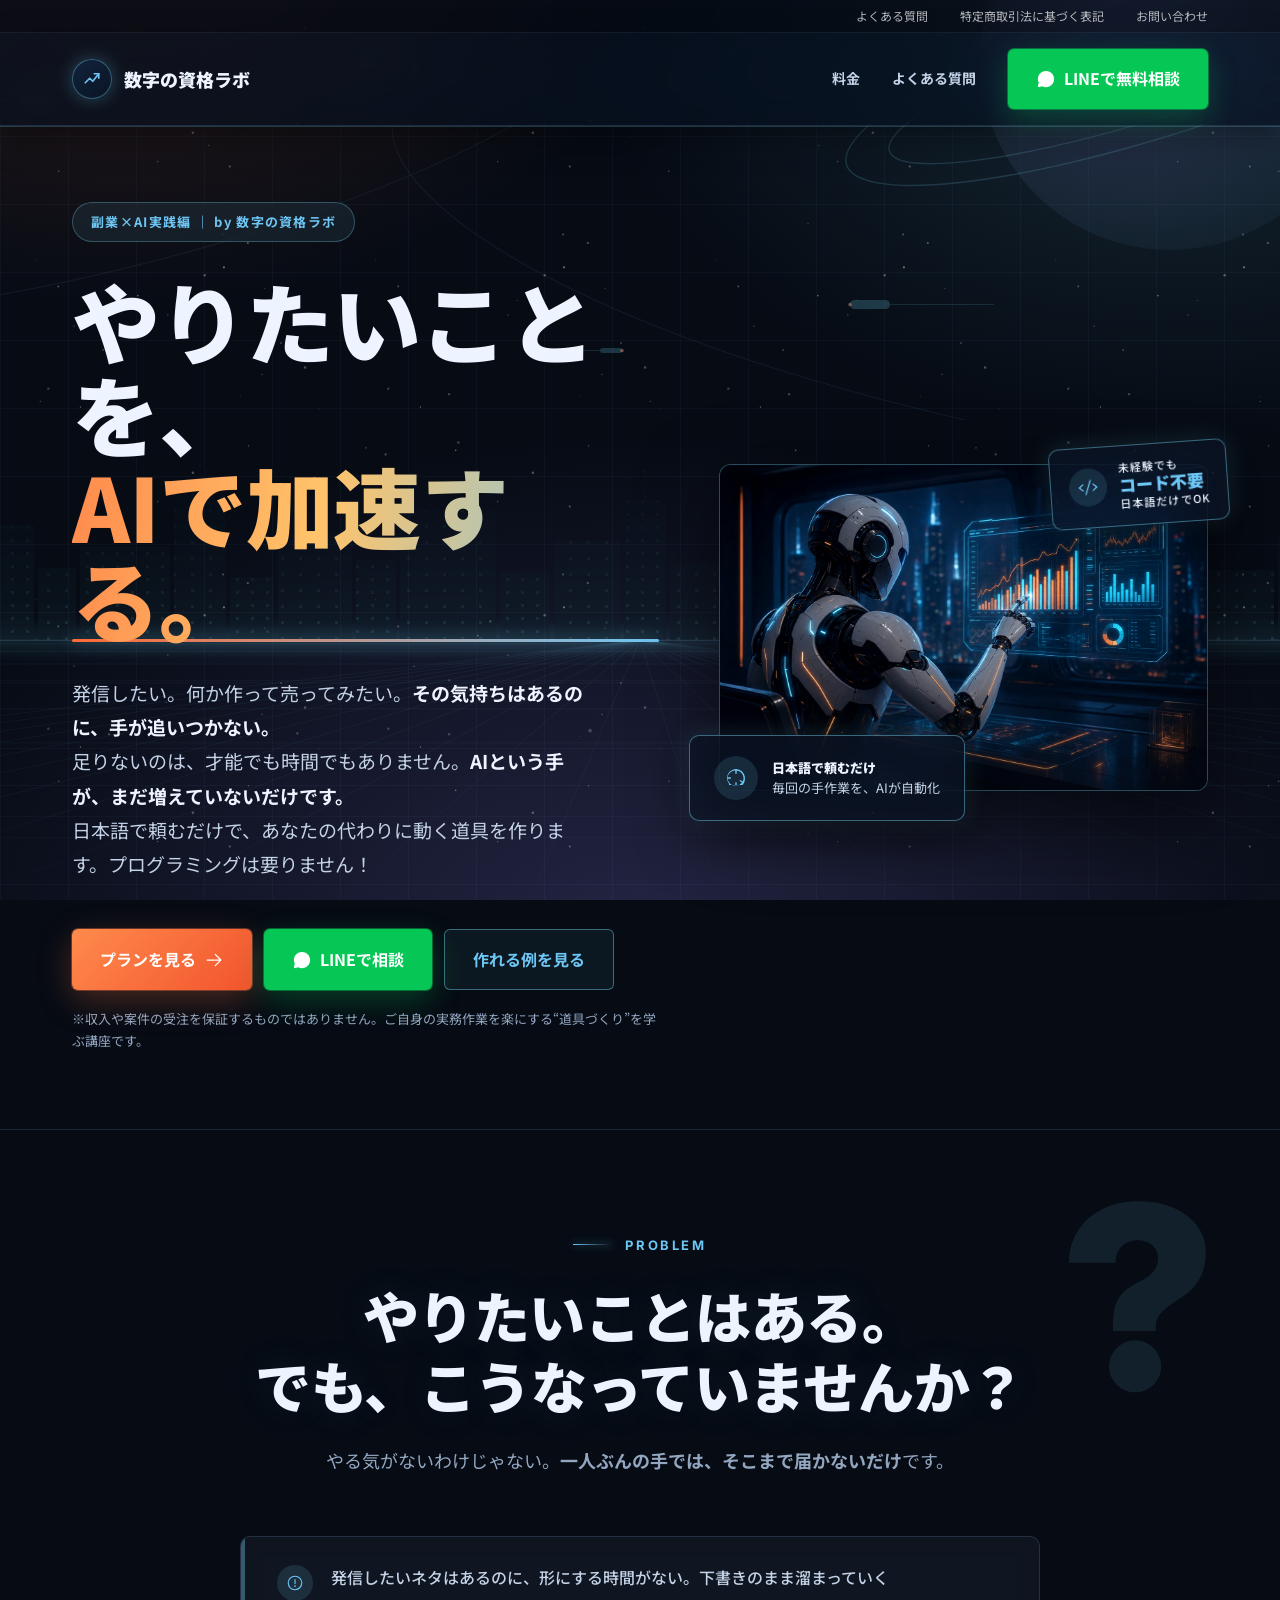
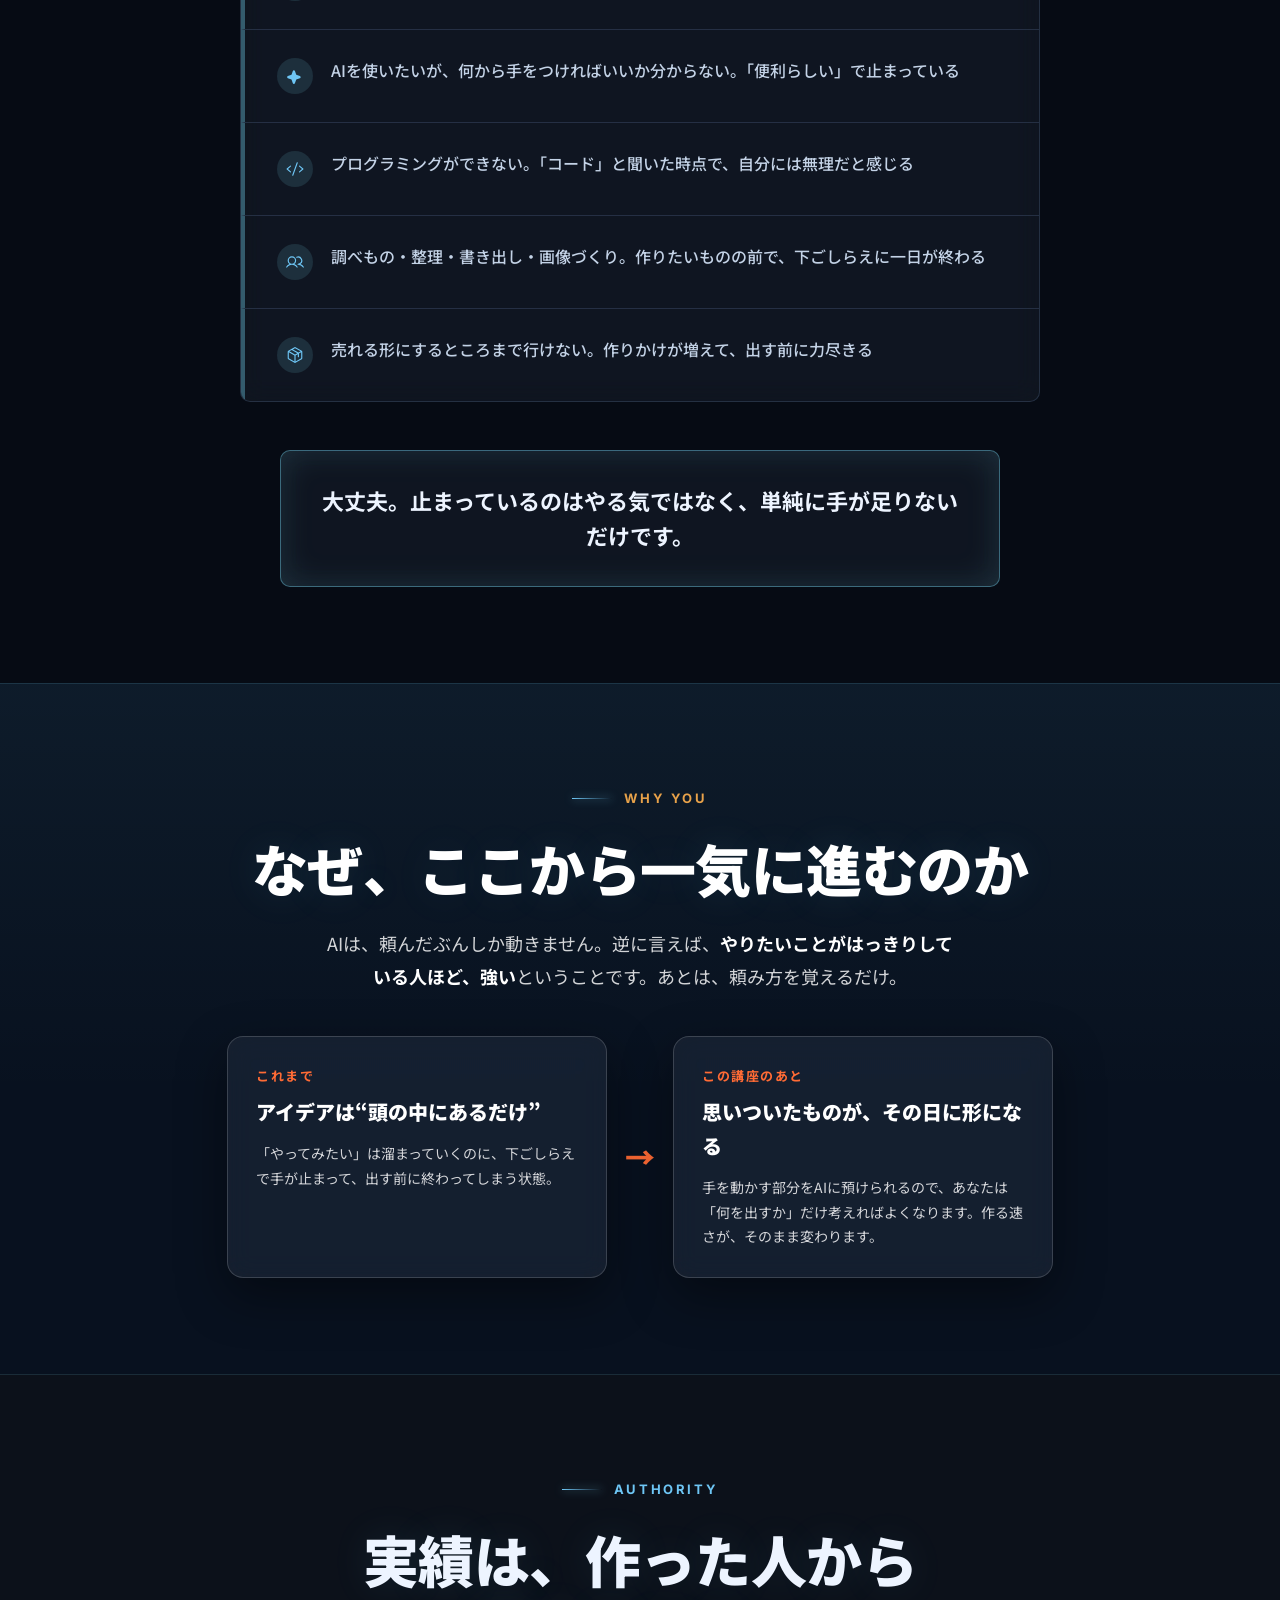
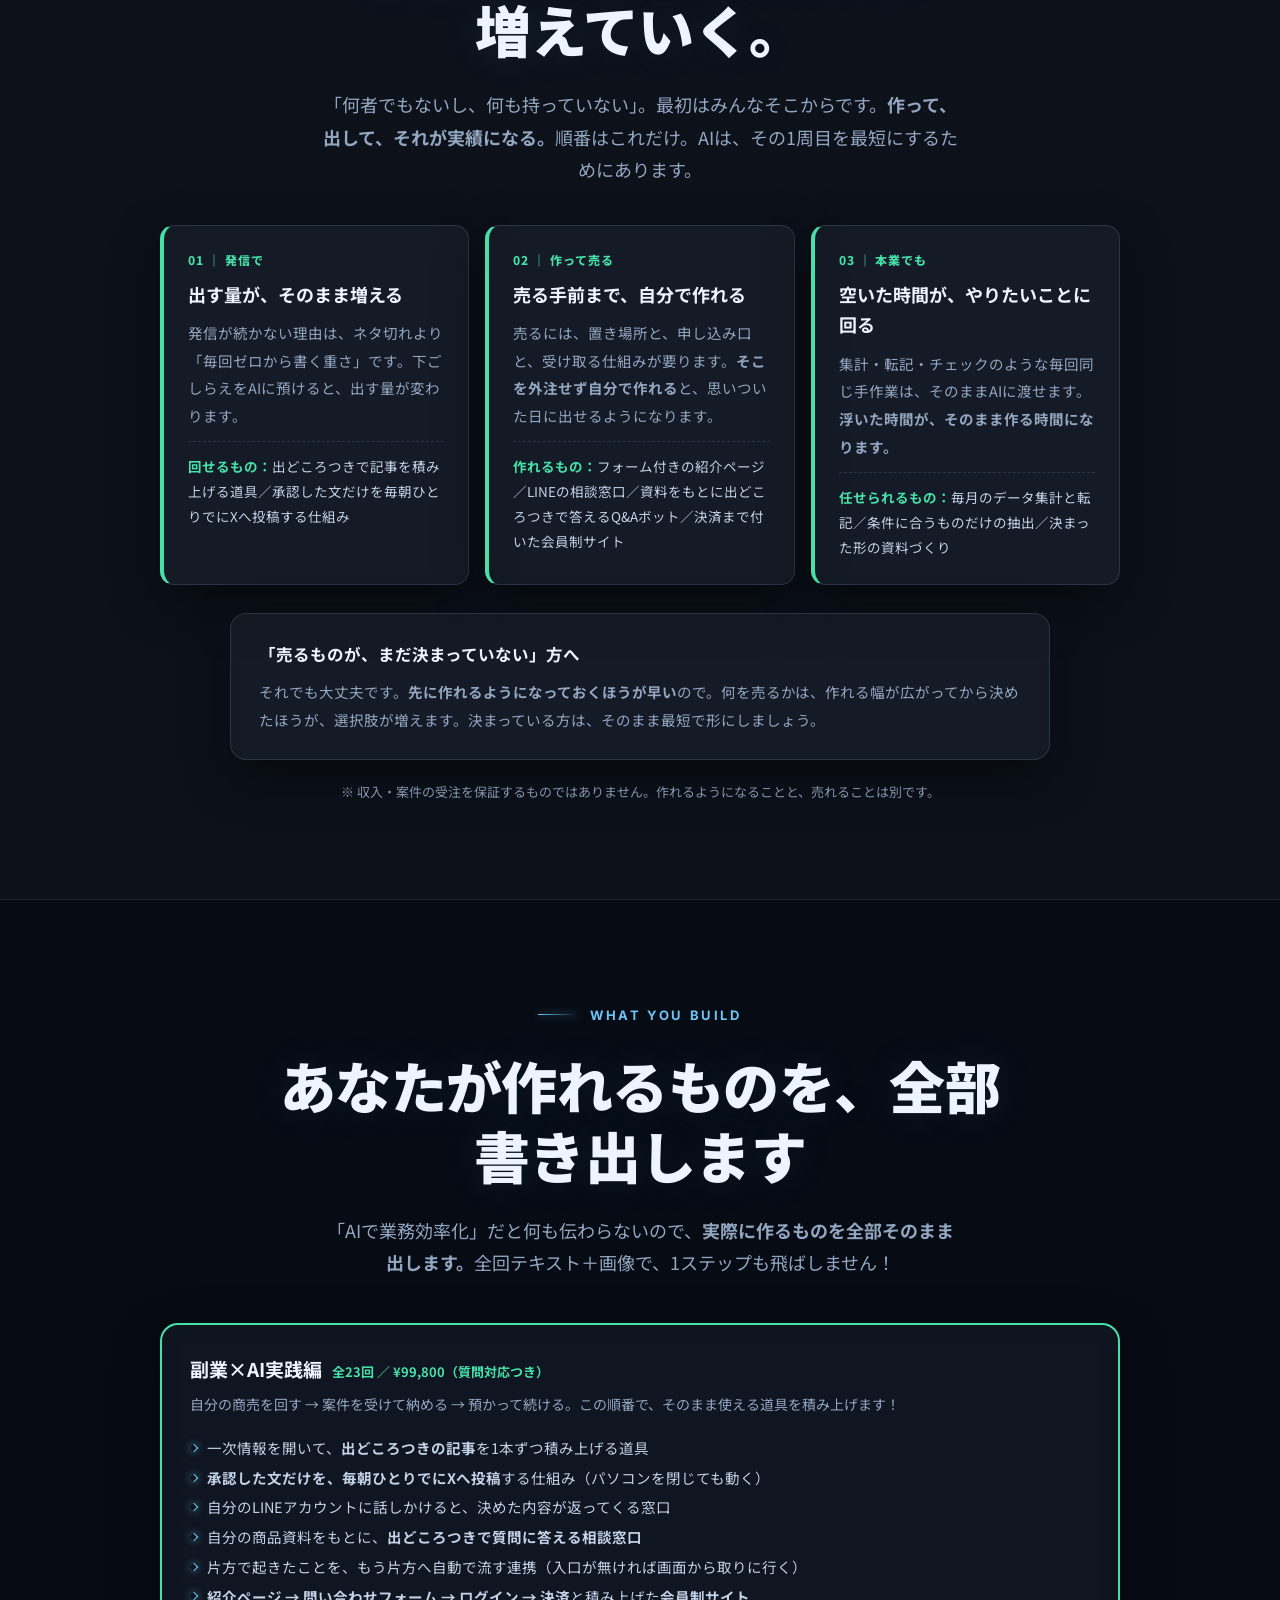
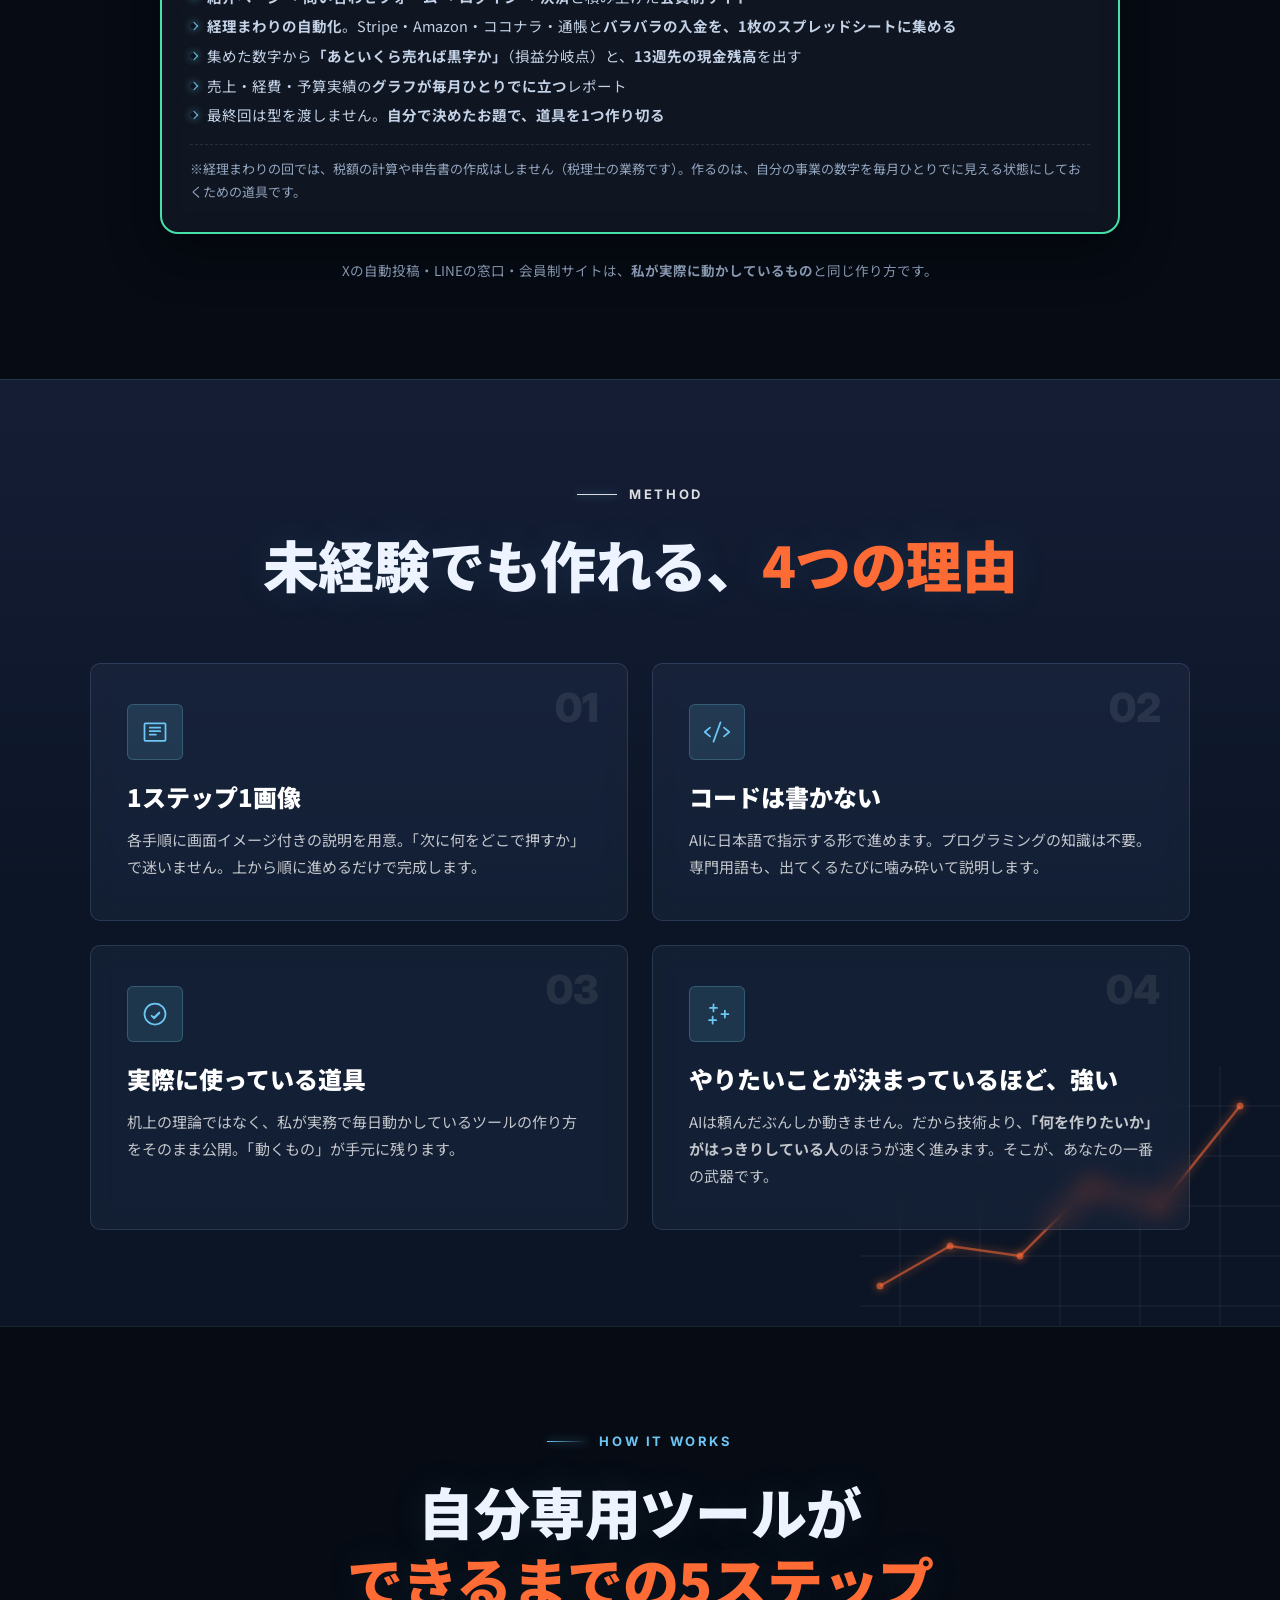
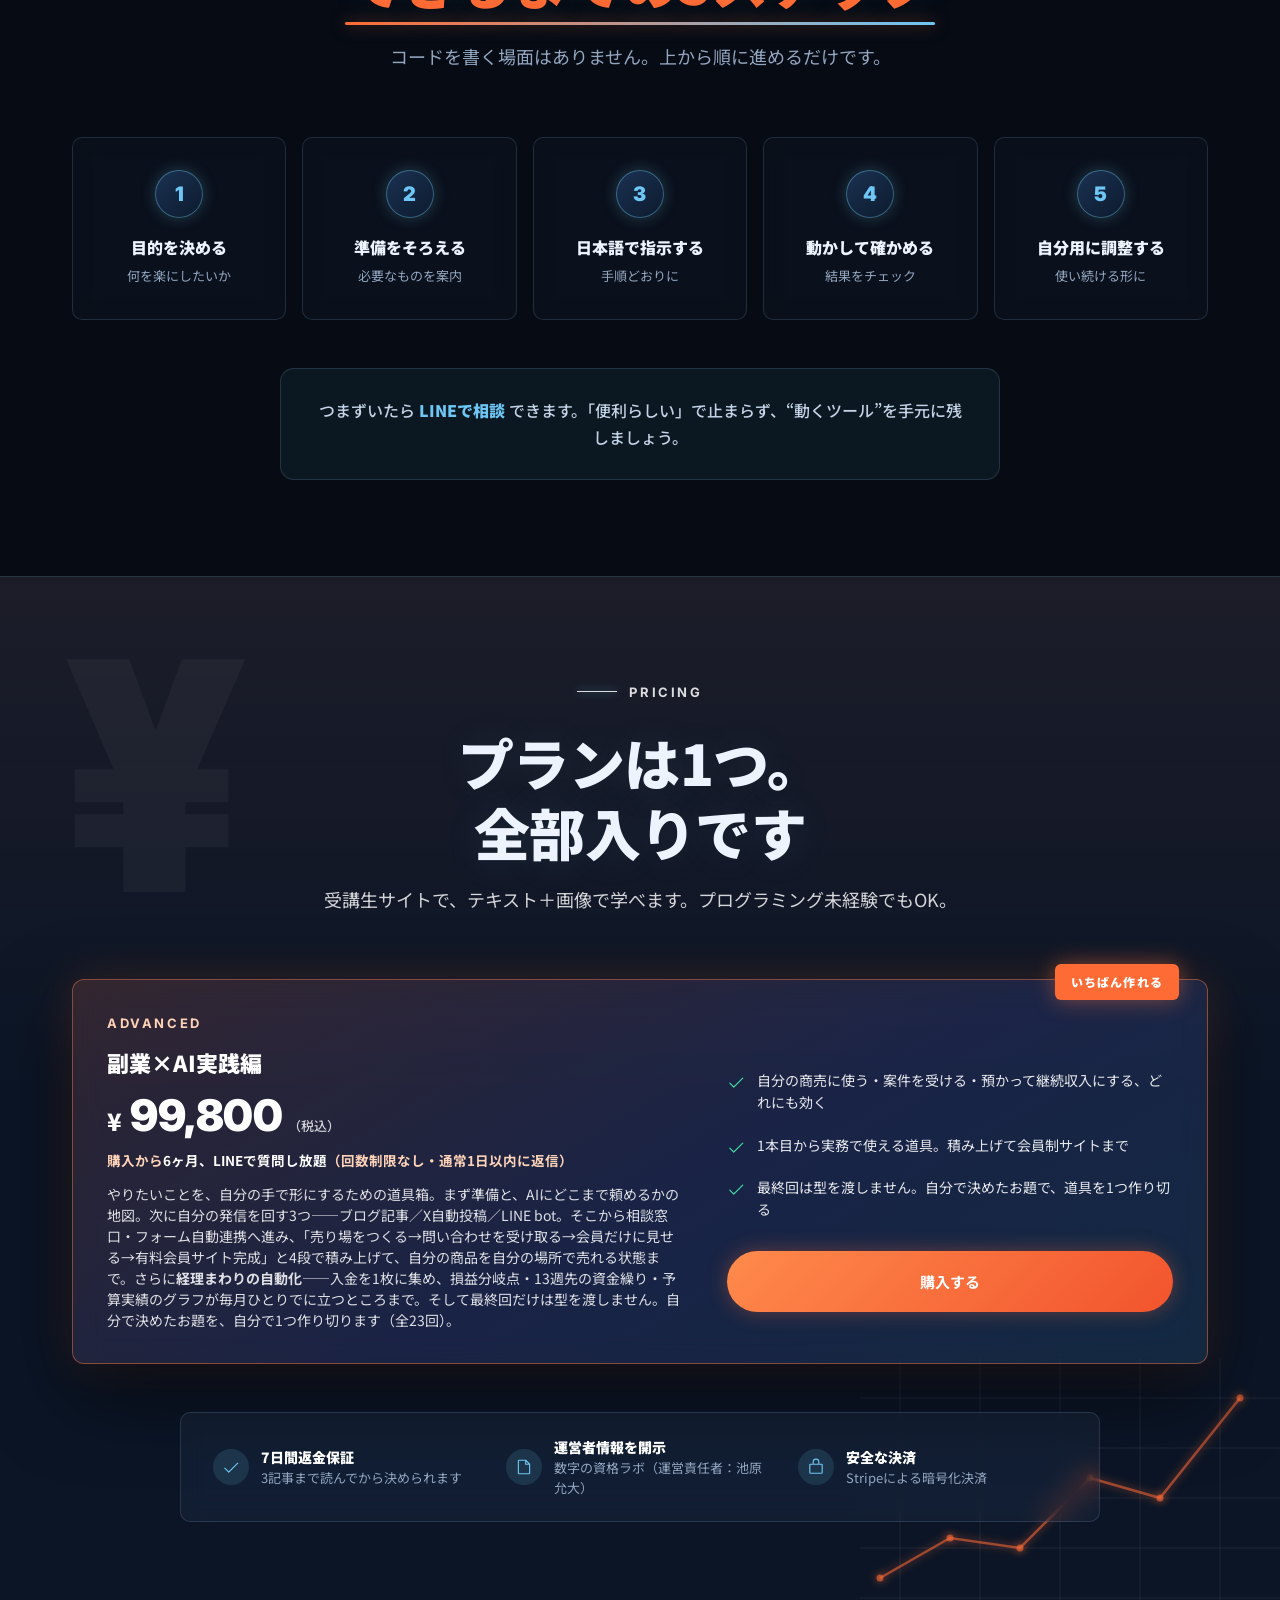
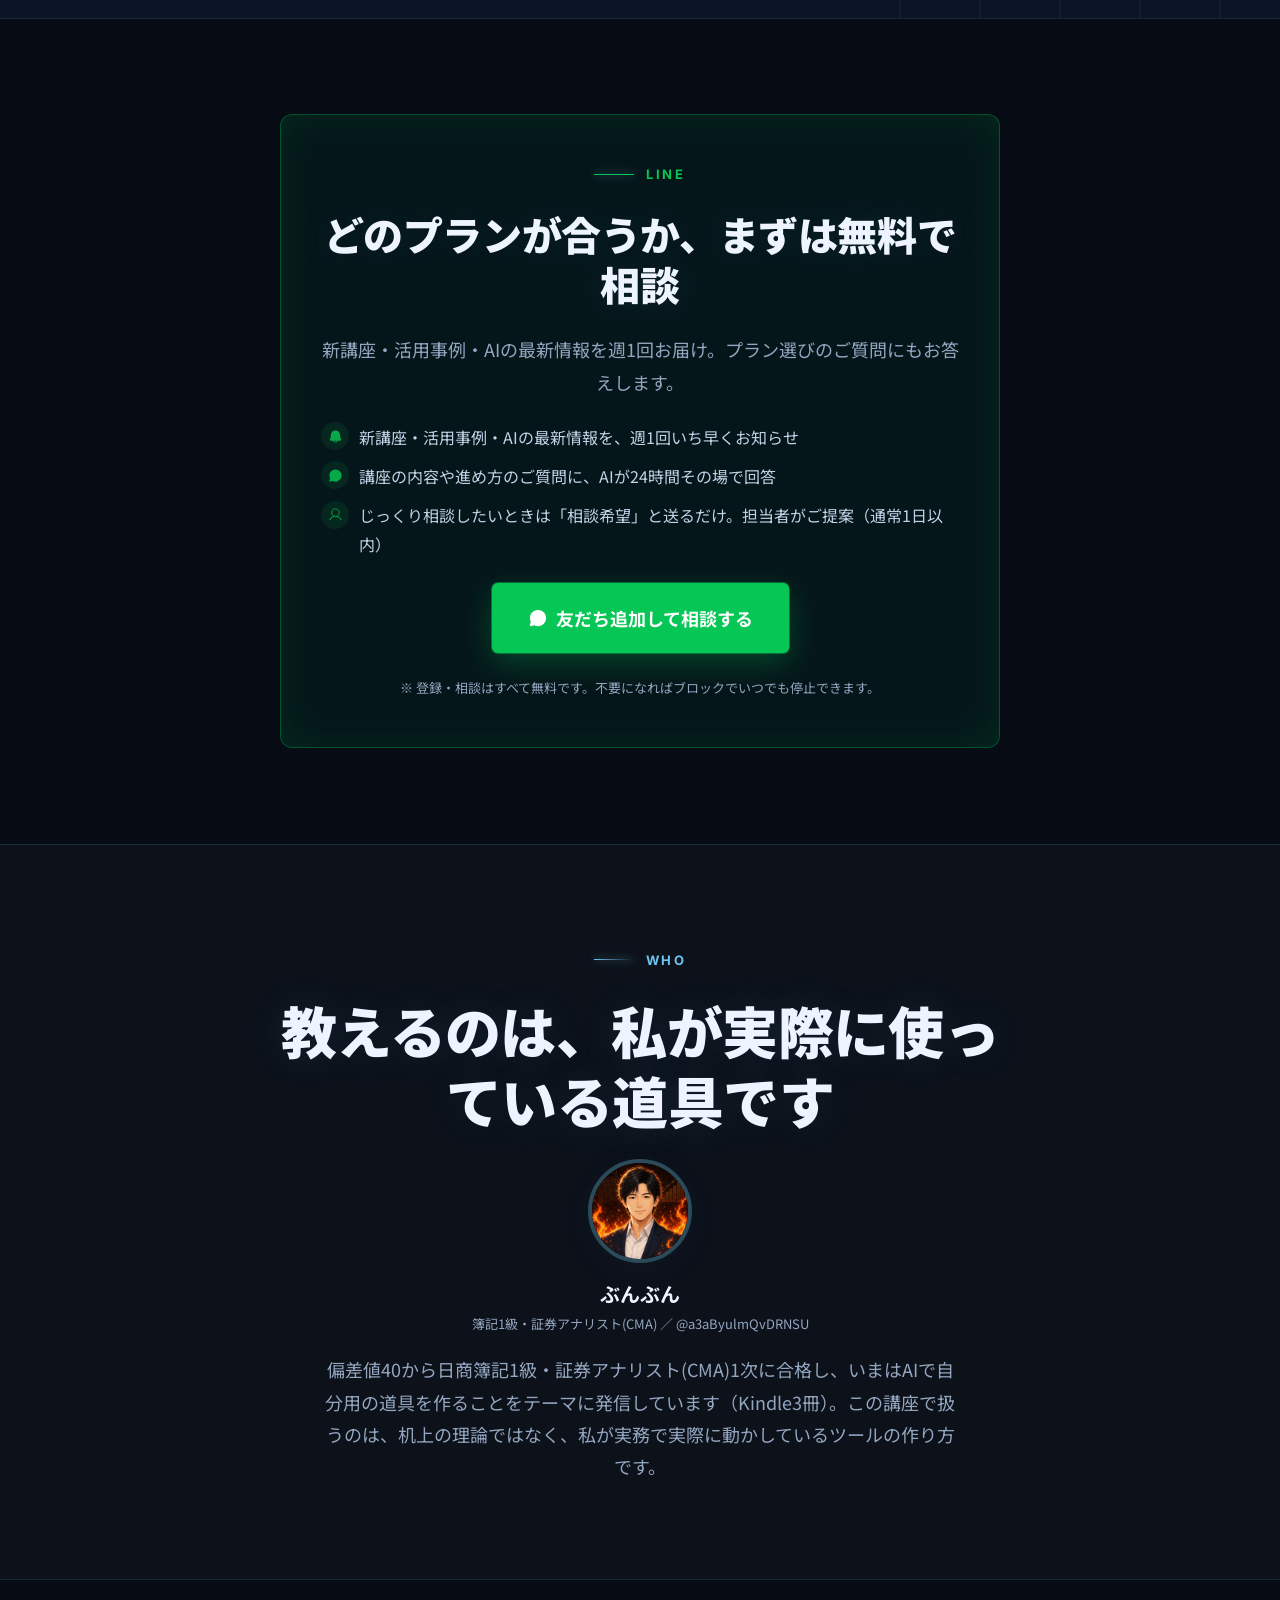
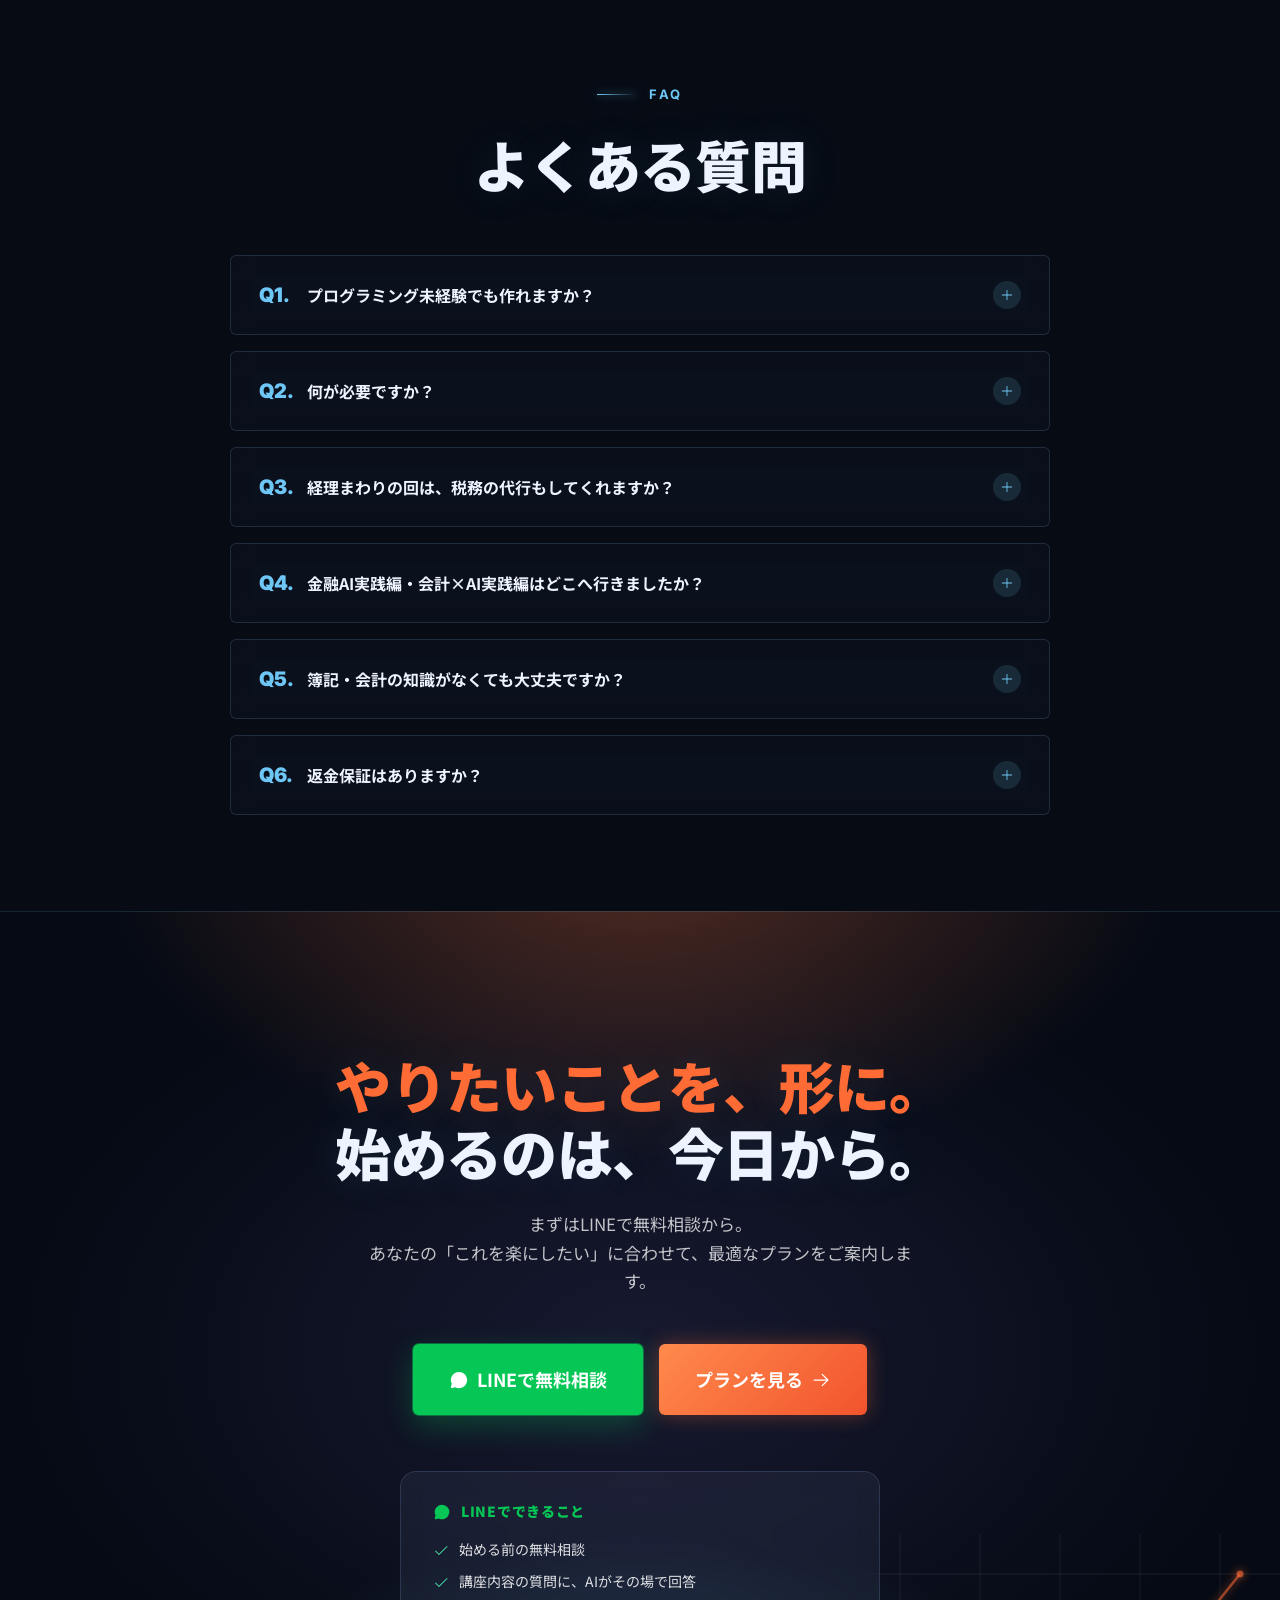
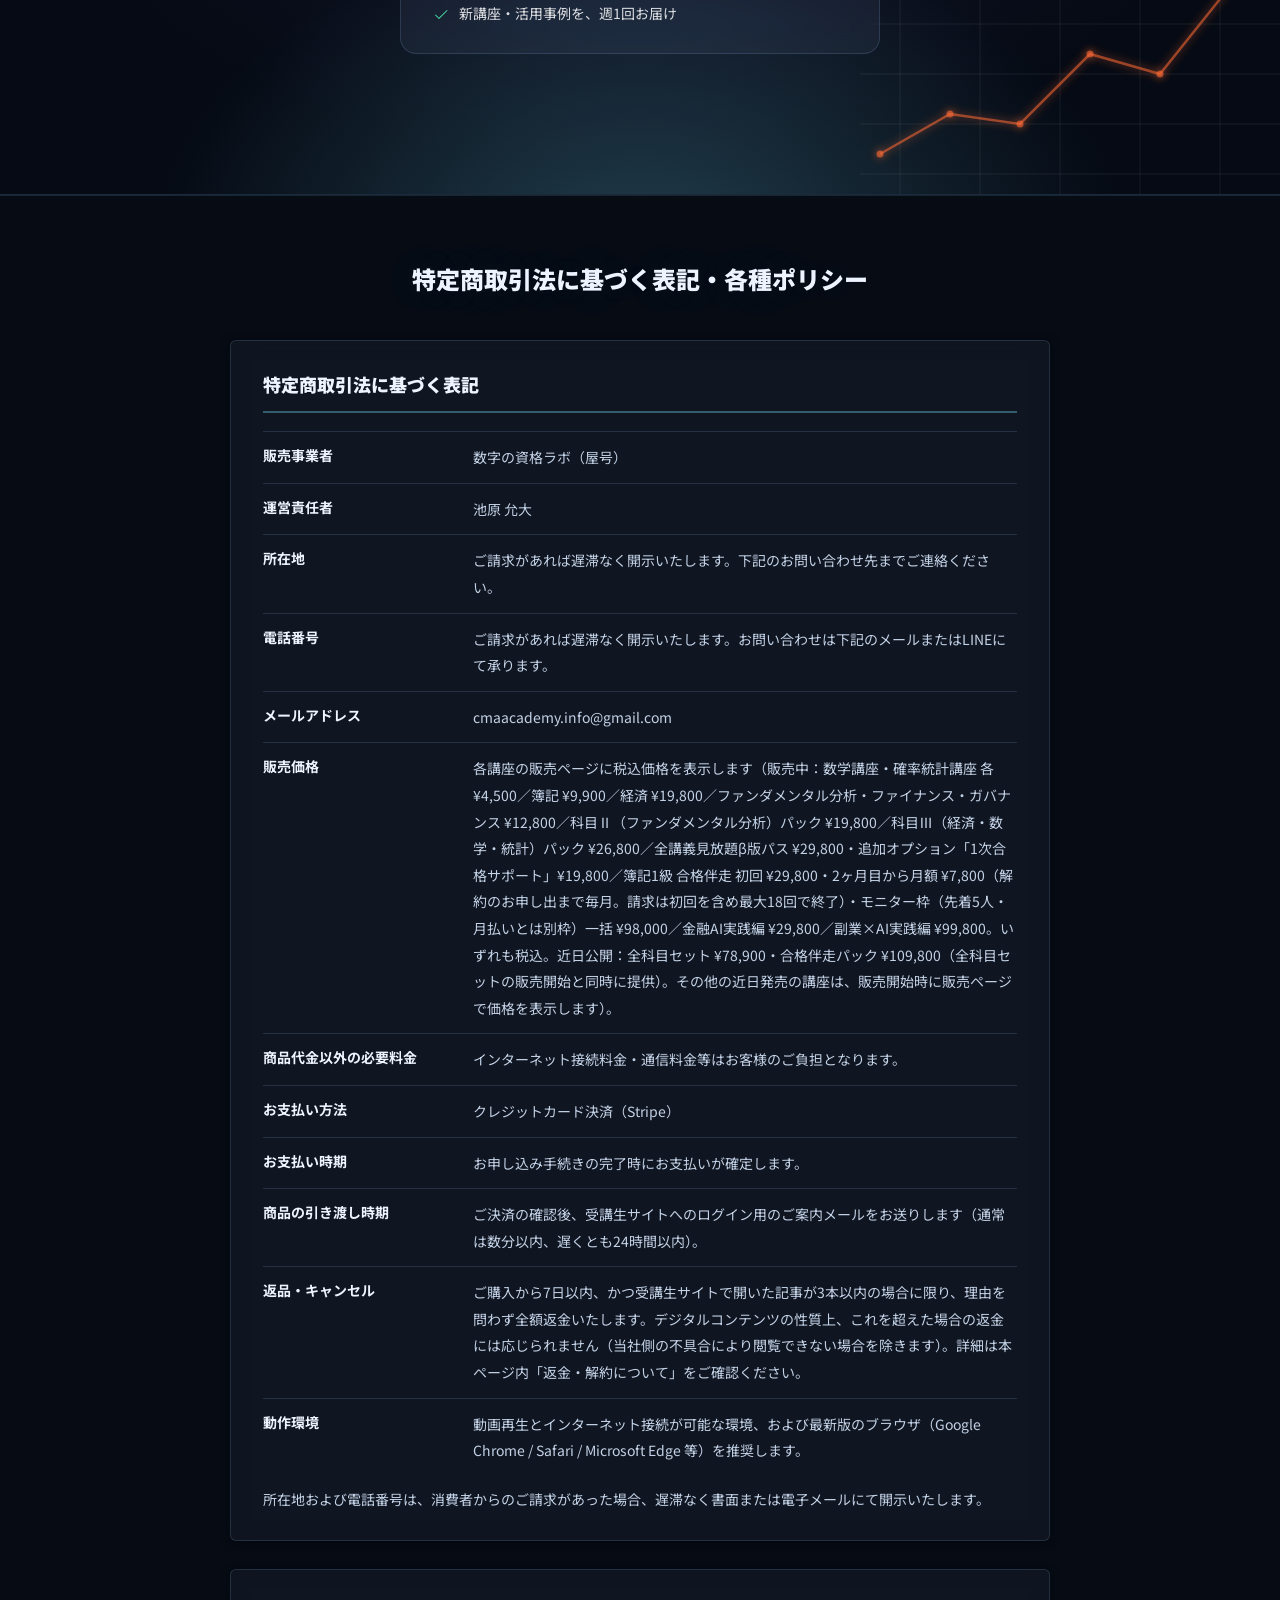
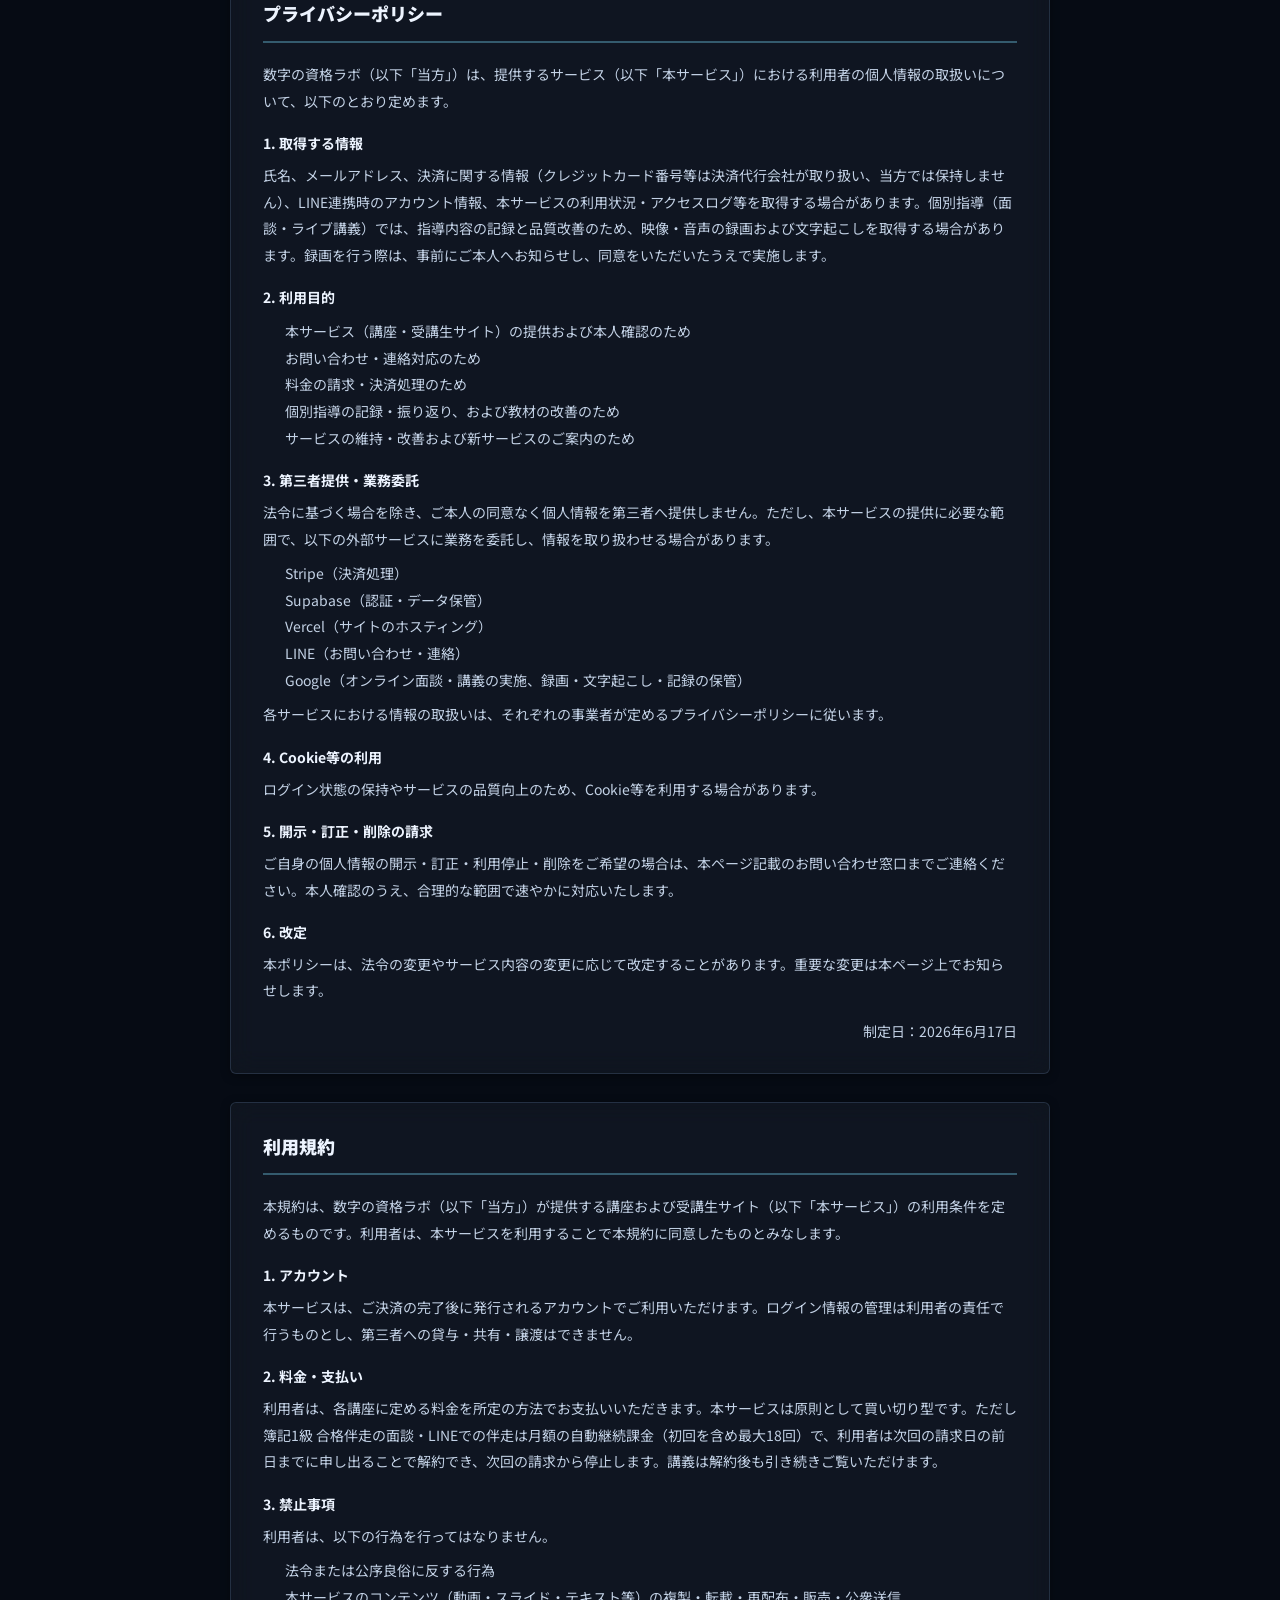
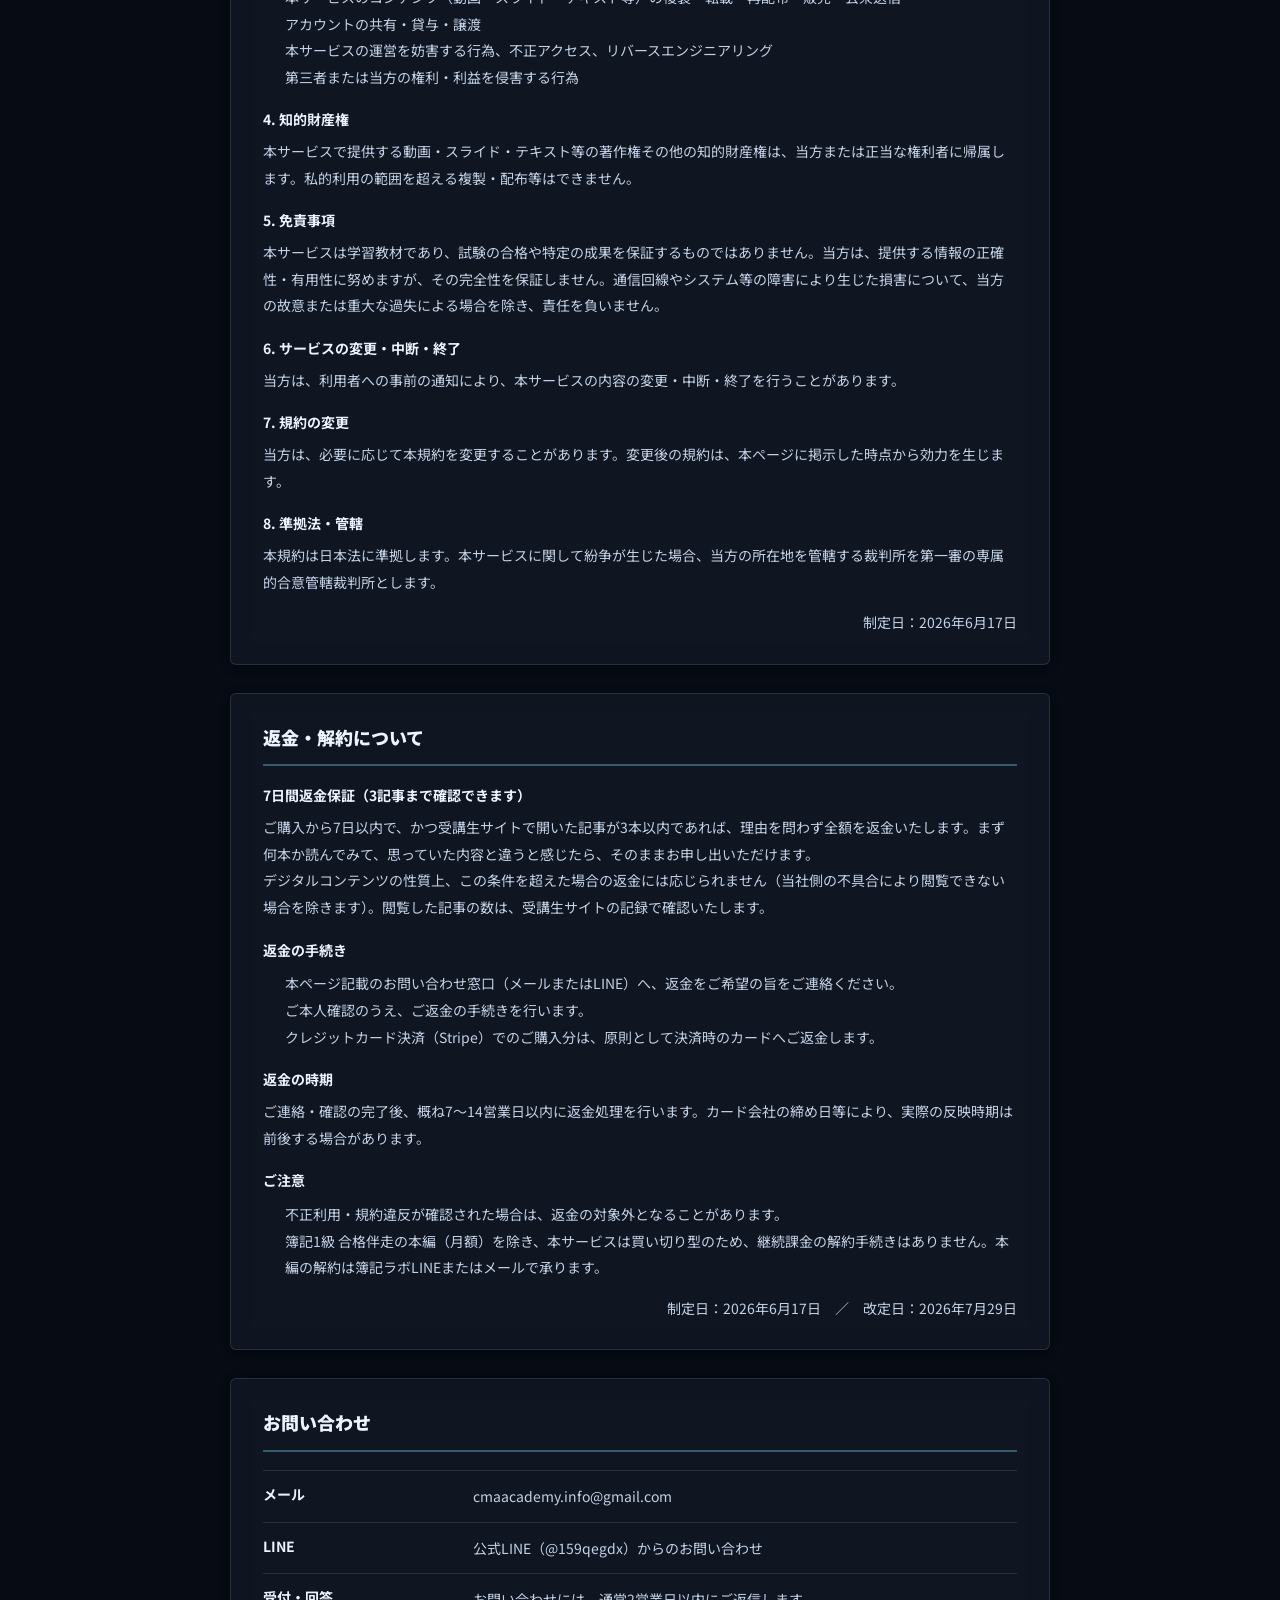
==== ai.html @ e946b757 "lp(boki): 本文から「最大18回・総額¥162,400」を外し、月払いは「続けている間ずっと伴走・いつでもやめられる」に。10か月以上なら一括（モニター枠）が安いと明記。月払いの5名とモニター" ====
<!DOCTYPE html>
<html lang="ja">
<head>
  <!-- Google tag (gtag.js) -->
  <script async src="https://www.googletagmanager.com/gtag/js?id=G-P944782B10"></script>
  <script>
    window.dataLayer = window.dataLayer || [];
    function gtag(){dataLayer.push(arguments);}
    gtag('js', new Date());
    gtag('config', 'G-P944782B10');
  </script>
  <meta charset="UTF-8">
  <meta name="viewport" content="width=device-width, initial-scale=1.0">
  <title>副業×AI実践編｜やりたいことを、AIで形にする｜数字の資格ラボ</title>
  <meta name="description" content="やりたいことを、AIで加速する。発信したい・作って売りたい人のための実践講座。プログラミング未経験でも、紹介ページ・LINE窓口・Q&Aボット・決済つき会員サイト、そして経理まわりの自動化まで自分で作れます。副業×AI実践編 全23回 ¥99,800（質問対応つき）。">

  <!-- 検索・SNS最適化 -->
  <link rel="canonical" href="https://sujilab.net/ai">
  <meta name="robots" content="index, follow">
  <meta property="og:type" content="website">
  <meta property="og:site_name" content="数字の資格ラボ">
  <meta property="og:locale" content="ja_JP">
  <meta property="og:title" content="副業×AI実践編｜やりたいことを、AIで“自分の道具”にする">
  <meta property="og:description" content="発信したい。作って売ってみたい。その気持ちはあるのに手が追いつかない人へ。プログラミング未経験でも、日本語で頼むだけで自分専用の道具が作れます。副業×AI実践編 全23回 ¥99,800（質問対応つき）。">
  <meta property="og:url" content="https://sujilab.net/ai">
  <meta property="og:image" content="https://sujilab.net/assets/og-image-ai-v2.jpg">
  <meta property="og:image:type" content="image/jpeg">
  <meta property="og:image:width" content="1200">
  <meta property="og:image:height" content="630">
  <meta property="og:image:alt" content="やりたいことを、AIで加速する。コード不要・未経験OK・日本語だけで進めるAI実践編">
  <meta name="twitter:card" content="summary_large_image">
  <meta name="twitter:title" content="副業×AI実践編｜やりたいことを、AIで“自分の道具”にする">
  <meta name="twitter:description" content="やりたいことを、AIで加速する。発信・コンテンツ販売・経理まわりの「作る」ところを、プログラミングなしで自分の手に。副業×AI実践編 全23回 ¥99,800（質問対応つき）。">
  <meta name="twitter:image" content="https://sujilab.net/assets/og-image-ai-v2.jpg">
  <meta name="twitter:image:alt" content="やりたいことを、AIで加速する。コード不要・未経験OK・日本語だけで進めるAI実践編">
  <script type="application/ld+json">
  {
    "@context": "https://schema.org",
    "@graph": [
      {
        "@type": "Organization",
        "name": "数字の資格ラボ",
        "url": "https://sujilab.net/",
        "description": "証券アナリスト(CMA)1次試験対策の理解重視型オンライン講座。"
      },
      {
        "@type": "Course",
        "name": "証券アナリスト(CMA)1次試験対策講座",
        "description": "経済・ファンダメンタル分析・証券分析・数学の4科目を、丸暗記ではなく本質・途中式・意味まで噛み砕いて学ぶオンライン講座。",
        "inLanguage": "ja",
        "provider": {
          "@type": "Organization",
          "name": "数字の資格ラボ",
          "url": "https://sujilab.net/"
        }
      }
    ]
  }
  </script>

  <link rel="preconnect" href="https://fonts.googleapis.com">
  <link rel="preconnect" href="https://fonts.gstatic.com" crossorigin>
  <link href="https://fonts.googleapis.com/css2?family=Noto+Sans+JP:wght@400;500;700;900&family=Inter:wght@400;700;900&display=swap" rel="stylesheet">
  <style>
    /* ============================================
       数字の資格ラボ LP — Design System
       Theme: ディープネイビー × ウォームオレンジ × クリームベージュ
       ============================================ */

    /* リセット */
    html { scroll-behavior: smooth; }
    *, *::before, *::after { box-sizing: border-box; margin: 0; padding: 0; }
    #mission, #curriculum, #pricing, #faq { scroll-margin-top: 88px; }
    img, svg { max-width: 100%; height: auto; display: block; }
    button { font-family: inherit; cursor: pointer; border: none; background: none; }
    a { color: inherit; text-decoration: none; }
    ul, ol { list-style: none; }

    /* CSS 変数
       ── 2026-08-04：ダーク×グラス×ネオンの「未来のラボ」へ切り替え。
          ネイビー×オレンジのブランド色はそのまま、地を深宇宙まで沈めて
          面をガラスに、差し色にシアンを足している。
          面＝--surface系／文字＝--ink・--text系、と役割で分ける（同じ白を共有しない）。 */
    :root {
      /* 地（深いほど奥） */
      --navy: #0B1526;
      --navy-soft: #14243C;
      --navy-deep: #050A14;
      --bg: #060B14;
      --band-deep: #08111F;

      /* ブランドの差し色 */
      --orange: #FF6B35;        /* 2026-08-11 index と同じ値に揃えた */
      --orange-soft: rgba(255,122,69,0.22);
      --cyan: #6EC6F5;          /* 2026-08-11 index のヒーロー水色と同じ値 */
      --cyan-deep: #35B9E8;
      --violet: #9A8CFF;
      --accent-2: #46E0A8;   /* 旧 #2D6A4F（濃い緑）の後継。暗い地でも沈まないミント */
      --green: #06C755;      /* LINEのブランド色。変えない */
      --green-dark: #05A948;

      /* 面（ガラス） */
      --surface: rgba(255,255,255,0.045);
      --surface-2: rgba(255,255,255,0.022);
      --surface-3: rgba(122,224,255,0.10);
      --icon-bg: rgba(122,224,255,0.12);
      --white: #FFFFFF;

      /* 文字 */
      --ink: #EDF4FF;
      --text: #C3D2E6;
      --text-muted: #93A6C0;
      --text-light: #71839E;

      /* 線 */
      --border: rgba(150,190,255,0.16);
      --border-dark: rgba(150,190,255,0.14);
      --line-accent: rgba(122,224,255,0.42);

      /* 影とネオン */
      --shadow-sm: 0 2px 10px rgba(0, 0, 0, 0.35);
      --shadow-md: 0 10px 30px rgba(0, 0, 0, 0.45);
      --shadow-lg: 0 26px 70px rgba(0, 0, 0, 0.55);
      --glow-orange: 0 0 0 1px rgba(255,122,69,.35), 0 10px 34px rgba(255,122,69,.28);
      --glow-cyan: 0 0 0 1px rgba(122,224,255,.28), 0 10px 34px rgba(122,224,255,.20);

      /* スペーシング（8px基準） */
      --space-1: 8px;  --space-2: 16px; --space-3: 24px;
      --space-4: 32px; --space-5: 40px; --space-6: 48px;
      --space-7: 64px; --space-8: 80px; --space-9: 96px;

      /* 角丸 */
      --radius-sm: 6px;
      --radius-md: 10px;
      --radius-lg: 12px;

      /* カードpadding */
      --card-pad-compact: 28px 32px;
      --card-pad-roomy: 40px 36px;
      --card-pad-showcase: 48px 40px;

      /* タイポグラフィ */
      --fs-display: clamp(44px, 7vw, 88px);
      --fs-h1: clamp(32px, 5vw, 56px);
      --fs-h2: clamp(20px, 2.4vw, 24px);
      --fs-h3: 16px;

      /* 地の奥に置く未来都市。目立たせないのが条件なので、線も窓あかりもかなり薄い。
         作り直すときは scratchpad の build-city-motif.mjs（ビルの座標表）から吐き直す */
      --star-motif: url("data:image/svg+xml,%3Csvg xmlns='http://www.w3.org/2000/svg' viewBox='0 0 340 340' preserveAspectRatio='xMidYMid slice'%3E%3Cg fill='%23ffffff'%3E%3Ccircle cx='157.63' cy='161.61' r='0.65' fill-opacity='0.33'/%3E%3Ccircle cx='58.26' cy='286.4' r='0.84' fill-opacity='0.31'/%3E%3Ccircle cx='115.71' cy='110.24' r='0.81' fill-opacity='0.4'/%3E%3Ccircle cx='229.75' cy='166.4' r='1' fill-opacity='0.31'/%3E%3Ccircle cx='48.29' cy='48.83' r='1.23' fill-opacity='0.19'/%3E%3Ccircle cx='223.1' cy='234.51' r='0.94' fill-opacity='0.27'/%3E%3Ccircle cx='248.57' cy='105.82' r='0.69' fill-opacity='0.34'/%3E%3Ccircle cx='247.83' cy='243.03' r='1.07' fill-opacity='0.3'/%3E%3Ccircle cx='319.04' cy='68.9' r='0.46' fill-opacity='0.26'/%3E%3Ccircle cx='262.1' cy='34.41' r='0.58' fill-opacity='0.3'/%3E%3Ccircle cx='240.43' cy='56.77' r='0.44' fill-opacity='0.23'/%3E%3Ccircle cx='80.43' cy='66.98' r='0.67' fill-opacity='0.39'/%3E%3Ccircle cx='264.85' cy='288.17' r='0.51' fill-opacity='0.31'/%3E%3Ccircle cx='192.86' cy='132.77' r='1.24' fill-opacity='0.28'/%3E%3Ccircle cx='74.06' cy='326.16' r='0.71' fill-opacity='0.28'/%3E%3Ccircle cx='223.96' cy='267.37' r='1.15' fill-opacity='0.37'/%3E%3Ccircle cx='281.03' cy='3.08' r='0.96' fill-opacity='0.21'/%3E%3Ccircle cx='290.63' cy='137.43' r='0.44' fill-opacity='0.17'/%3E%3Ccircle cx='305.06' cy='27.59' r='1.23' fill-opacity='0.26'/%3E%3Ccircle cx='177.31' cy='300.48' r='0.49' fill-opacity='0.29'/%3E%3Ccircle cx='103.13' cy='10.08' r='0.96' fill-opacity='0.22'/%3E%3Ccircle cx='109.06' cy='54.14' r='1.17' fill-opacity='0.21'/%3E%3Ccircle cx='137.82' cy='295.63' r='0.76' fill-opacity='0.4'/%3E%3Ccircle cx='35.59' cy='259.4' r='0.44' fill-opacity='0.27'/%3E%3Ccircle cx='167.77' cy='314.93' r='0.78' fill-opacity='0.22'/%3E%3Ccircle cx='204.66' cy='275.25' r='1.18' fill-opacity='0.31'/%3E%3C/g%3E%3C/svg%3E");
      --star2-motif: url("data:image/svg+xml,%3Csvg xmlns='http://www.w3.org/2000/svg' viewBox='0 0 610 610' preserveAspectRatio='xMidYMid slice'%3E%3Cg fill='%23ffffff'%3E%3Ccircle cx='166.28' cy='92.39' r='0.6' fill-opacity='0.24'/%3E%3Ccircle cx='314.37' cy='477.91' r='1.27' fill-opacity='0.27'/%3E%3Ccircle cx='385.62' cy='454.42' r='1.15' fill-opacity='0.25'/%3E%3Ccircle cx='590.08' cy='120.65' r='1.78' fill-opacity='0.2'/%3E%3Ccircle cx='328.83' cy='91.51' r='0.88' fill-opacity='0.18'/%3E%3Ccircle cx='58.74' cy='171.28' r='0.83' fill-opacity='0.28'/%3E%3Ccircle cx='490.27' cy='11.38' r='1.15' fill-opacity='0.25'/%3E%3Ccircle cx='365.96' cy='447.87' r='1.04' fill-opacity='0.14'/%3E%3Ccircle cx='40.29' cy='401.42' r='0.59' fill-opacity='0.28'/%3E%3Ccircle cx='449.17' cy='70.39' r='1.23' fill-opacity='0.15'/%3E%3Ccircle cx='297.35' cy='123.32' r='1.18' fill-opacity='0.22'/%3E%3Ccircle cx='458.39' cy='442.57' r='1.43' fill-opacity='0.19'/%3E%3Ccircle cx='198.04' cy='223.54' r='0.73' fill-opacity='0.19'/%3E%3Ccircle cx='208.69' cy='145.48' r='0.69' fill-opacity='0.21'/%3E%3C/g%3E%3C/svg%3E");
      --city-motif: url("data:image/svg+xml,%3Csvg xmlns='http://www.w3.org/2000/svg' viewBox='0 0 1600 460' preserveAspectRatio='xMidYMax slice'%3E%3Cdefs%3E%3Cpattern id='w0' x='6' y='8' width='15' height='13' patternUnits='userSpaceOnUse'%3E%3Crect x='0' y='0' width='3' height='3' fill='%237AE0FF' fill-opacity='0.11'/%3E%3C/pattern%3E%3Cpattern id='w1' x='9' y='5' width='18' height='16' patternUnits='userSpaceOnUse'%3E%3Crect x='0' y='0' width='3' height='3' fill='%237AE0FF' fill-opacity='0.11'/%3E%3C/pattern%3E%3ClinearGradient id='hz' x1='0' y1='0' x2='0' y2='1'%3E%3Cstop offset='0' stop-color='%237AE0FF' stop-opacity='0'/%3E%3Cstop offset='0.5' stop-color='%237AE0FF' stop-opacity='0.10'/%3E%3Cstop offset='1' stop-color='%237AE0FF' stop-opacity='0'/%3E%3C/linearGradient%3E%3ClinearGradient id='f' x1='0' y1='0' x2='0' y2='1'%3E%3Cstop offset='0' stop-color='%23fff' stop-opacity='0'/%3E%3Cstop offset='0.30' stop-color='%23fff' stop-opacity='0.5'/%3E%3Cstop offset='0.44' stop-color='%23fff' stop-opacity='1'/%3E%3Cstop offset='0.80' stop-color='%23fff' stop-opacity='0.8'/%3E%3Cstop offset='1' stop-color='%23fff' stop-opacity='0.25'/%3E%3C/linearGradient%3E%3Cmask id='m'%3E%3Crect width='1600' height='460' fill='url(%23f)'/%3E%3C/mask%3E%3C/defs%3E%3Cg mask='url(%23m)'%3E%3Cg stroke='%237AE0FF' stroke-opacity='0.055' stroke-width='1' fill='none'%3E%3Cline x1='800' y1='200' x2='-1400' y2='460'/%3E%3Cline x1='800' y1='200' x2='-1210' y2='460'/%3E%3Cline x1='800' y1='200' x2='-1020' y2='460'/%3E%3Cline x1='800' y1='200' x2='-830' y2='460'/%3E%3Cline x1='800' y1='200' x2='-640' y2='460'/%3E%3Cline x1='800' y1='200' x2='-450' y2='460'/%3E%3Cline x1='800' y1='200' x2='-260' y2='460'/%3E%3Cline x1='800' y1='200' x2='-70' y2='460'/%3E%3Cline x1='800' y1='200' x2='120' y2='460'/%3E%3Cline x1='800' y1='200' x2='310' y2='460'/%3E%3Cline x1='800' y1='200' x2='500' y2='460'/%3E%3Cline x1='800' y1='200' x2='690' y2='460'/%3E%3Cline x1='800' y1='200' x2='880' y2='460'/%3E%3Cline x1='800' y1='200' x2='1070' y2='460'/%3E%3Cline x1='800' y1='200' x2='1260' y2='460'/%3E%3Cline x1='800' y1='200' x2='1450' y2='460'/%3E%3Cline x1='800' y1='200' x2='1640' y2='460'/%3E%3Cline x1='800' y1='200' x2='1830' y2='460'/%3E%3Cline x1='800' y1='200' x2='2020' y2='460'/%3E%3Cline x1='800' y1='200' x2='2210' y2='460'/%3E%3Cline x1='800' y1='200' x2='2400' y2='460'/%3E%3Cline x1='800' y1='200' x2='2590' y2='460'/%3E%3Cline x1='800' y1='200' x2='2780' y2='460'/%3E%3Cline x1='800' y1='200' x2='2970' y2='460'/%3E%3Cline x1='0' y1='200.65' x2='1600' y2='200.65'/%3E%3Cline x1='0' y1='203.96' x2='1600' y2='203.96'/%3E%3Cline x1='0' y1='211.36' x2='1600' y2='211.36'/%3E%3Cline x1='0' y1='224.01' x2='1600' y2='224.01'/%3E%3Cline x1='0' y1='242.88' x2='1600' y2='242.88'/%3E%3Cline x1='0' y1='268.89' x2='1600' y2='268.89'/%3E%3Cline x1='0' y1='302.86' x2='1600' y2='302.86'/%3E%3Cline x1='0' y1='345.55' x2='1600' y2='345.55'/%3E%3Cline x1='0' y1='397.7' x2='1600' y2='397.7'/%3E%3Cline x1='0' y1='460' x2='1600' y2='460'/%3E%3C/g%3E%3Crect x='0' y='174' width='1600' height='52' fill='url(%23hz)'/%3E%3Cline x1='0' y1='200' x2='1600' y2='200' stroke='%237AE0FF' stroke-opacity='0.20'/%3E%3Cg fill='%23060B14' fill-opacity='0.55'%3E%3Crect x='0' y='116' width='78' height='84'/%3E%3Crect x='82' y='146' width='46' height='54'/%3E%3Crect x='132' y='85' width='62' height='115'/%3E%3Crect x='198' y='128' width='38' height='72'/%3E%3Crect x='240' y='106' width='90' height='94'/%3E%3Crect x='334' y='53' width='52' height='147'/%3E%3Crect x='390' y='137' width='44' height='63'/%3E%3Crect x='438' y='93' width='74' height='107'/%3E%3Crect x='516' y='120' width='40' height='80'/%3E%3Crect x='560' y='70' width='96' height='130'/%3E%3Crect x='660' y='133' width='50' height='67'/%3E%3Crect x='714' y='100' width='66' height='100'/%3E%3Crect x='784' y='60' width='42' height='140'/%3E%3Crect x='830' y='123' width='84' height='77'/%3E%3Crect x='918' y='90' width='48' height='110'/%3E%3Crect x='970' y='110' width='72' height='90'/%3E%3Crect x='1046' y='139' width='40' height='61'/%3E%3Crect x='1090' y='78' width='88' height='122'/%3E%3Crect x='1182' y='126' width='46' height='74'/%3E%3Crect x='1232' y='101' width='64' height='99'/%3E%3Crect x='1300' y='65' width='52' height='135'/%3E%3Crect x='1356' y='130' width='78' height='70'/%3E%3Crect x='1438' y='96' width='44' height='104'/%3E%3Crect x='1486' y='115' width='92' height='85'/%3E%3Crect x='1582' y='88' width='18' height='112'/%3E%3C/g%3E%3Cg fill='%237AE0FF' fill-opacity='0.05'%3E%3Crect x='0' y='116' width='78' height='84'/%3E%3Crect x='82' y='146' width='46' height='54'/%3E%3Crect x='132' y='85' width='62' height='115'/%3E%3Crect x='198' y='128' width='38' height='72'/%3E%3Crect x='240' y='106' width='90' height='94'/%3E%3Crect x='334' y='53' width='52' height='147'/%3E%3Crect x='390' y='137' width='44' height='63'/%3E%3Crect x='438' y='93' width='74' height='107'/%3E%3Crect x='516' y='120' width='40' height='80'/%3E%3Crect x='560' y='70' width='96' height='130'/%3E%3Crect x='660' y='133' width='50' height='67'/%3E%3Crect x='714' y='100' width='66' height='100'/%3E%3Crect x='784' y='60' width='42' height='140'/%3E%3Crect x='830' y='123' width='84' height='77'/%3E%3Crect x='918' y='90' width='48' height='110'/%3E%3Crect x='970' y='110' width='72' height='90'/%3E%3Crect x='1046' y='139' width='40' height='61'/%3E%3Crect x='1090' y='78' width='88' height='122'/%3E%3Crect x='1182' y='126' width='46' height='74'/%3E%3Crect x='1232' y='101' width='64' height='99'/%3E%3Crect x='1300' y='65' width='52' height='135'/%3E%3Crect x='1356' y='130' width='78' height='70'/%3E%3Crect x='1438' y='96' width='44' height='104'/%3E%3Crect x='1486' y='115' width='92' height='85'/%3E%3Crect x='1582' y='88' width='18' height='112'/%3E%3C/g%3E%3Cg%3E%3Crect x='0' y='116' width='78' height='84' fill='url(%23w0)'/%3E%3Crect x='82' y='146' width='46' height='54' fill='url(%23w1)'/%3E%3Crect x='132' y='85' width='62' height='115' fill='url(%23w0)'/%3E%3Crect x='198' y='128' width='38' height='72' fill='url(%23w1)'/%3E%3Crect x='240' y='106' width='90' height='94' fill='url(%23w0)'/%3E%3Crect x='334' y='53' width='52' height='147' fill='url(%23w1)'/%3E%3Crect x='390' y='137' width='44' height='63' fill='url(%23w0)'/%3E%3Crect x='438' y='93' width='74' height='107' fill='url(%23w1)'/%3E%3Crect x='516' y='120' width='40' height='80' fill='url(%23w0)'/%3E%3Crect x='560' y='70' width='96' height='130' fill='url(%23w1)'/%3E%3Crect x='660' y='133' width='50' height='67' fill='url(%23w0)'/%3E%3Crect x='714' y='100' width='66' height='100' fill='url(%23w1)'/%3E%3Crect x='784' y='60' width='42' height='140' fill='url(%23w0)'/%3E%3Crect x='830' y='123' width='84' height='77' fill='url(%23w1)'/%3E%3Crect x='918' y='90' width='48' height='110' fill='url(%23w0)'/%3E%3Crect x='970' y='110' width='72' height='90' fill='url(%23w1)'/%3E%3Crect x='1046' y='139' width='40' height='61' fill='url(%23w0)'/%3E%3Crect x='1090' y='78' width='88' height='122' fill='url(%23w1)'/%3E%3Crect x='1182' y='126' width='46' height='74' fill='url(%23w0)'/%3E%3Crect x='1232' y='101' width='64' height='99' fill='url(%23w1)'/%3E%3Crect x='1300' y='65' width='52' height='135' fill='url(%23w0)'/%3E%3Crect x='1356' y='130' width='78' height='70' fill='url(%23w1)'/%3E%3Crect x='1438' y='96' width='44' height='104' fill='url(%23w0)'/%3E%3Crect x='1486' y='115' width='92' height='85' fill='url(%23w1)'/%3E%3Crect x='1582' y='88' width='18' height='112' fill='url(%23w0)'/%3E%3C/g%3E%3Cg stroke='%237AE0FF' stroke-opacity='0.14' stroke-width='1' fill='%23FF7A45' fill-opacity='0.30'%3E%3Cline x1='360' y1='53' x2='360' y2='27'/%3E%3Ccircle cx='360' cy='25' r='2'/%3E%3Cline x1='805' y1='60' x2='805' y2='34'/%3E%3Ccircle cx='805' cy='32' r='2'/%3E%3Cline x1='942' y1='90' x2='942' y2='64'/%3E%3Ccircle cx='942' cy='62' r='2'/%3E%3Cline x1='1326' y1='65' x2='1326' y2='39'/%3E%3Ccircle cx='1326' cy='37' r='2'/%3E%3Cline x1='1591' y1='88' x2='1591' y2='62'/%3E%3Ccircle cx='1591' cy='60' r='2'/%3E%3C/g%3E%3C/g%3E%3C/svg%3E");
      --sky-motif: url("data:image/svg+xml,%3Csvg xmlns='http://www.w3.org/2000/svg' viewBox='0 0 1600 420' preserveAspectRatio='xMidYMin slice'%3E%3Cdefs%3E%3CradialGradient id='pg' cx='0.38' cy='0.30' r='0.8'%3E%3Cstop offset='0' stop-color='%239A8CFF' stop-opacity='0.26'/%3E%3Cstop offset='0.55' stop-color='%239A8CFF' stop-opacity='0.11'/%3E%3Cstop offset='1' stop-color='%237AE0FF' stop-opacity='0.03'/%3E%3C/radialGradient%3E%3C/defs%3E%3Ccircle cx='1330' cy='60' r='190' fill='url(%23pg)'/%3E%3Cg fill='none' stroke='%237AE0FF' stroke-opacity='0.16' stroke-width='1.4'%3E%3Cellipse cx='1330' cy='60' rx='295' ry='52' transform='rotate(-18 1330 60)'/%3E%3Cellipse cx='1330' cy='60' rx='340' ry='72' transform='rotate(-18 1330 60)'/%3E%3C/g%3E%3Cg fill='none' stroke='%237AE0FF' stroke-opacity='0.075' stroke-width='1'%3E%3Cellipse cx='260' cy='120' rx='560' ry='150' transform='rotate(-14 260 120)'/%3E%3Cellipse cx='1240' cy='250' rx='700' ry='190' transform='rotate(11 1240 250)'/%3E%3Cellipse cx='820' cy='-40' rx='460' ry='130' transform='rotate(-6 820 -40)'/%3E%3C/g%3E%3Cg stroke='%237AE0FF' stroke-opacity='0.13' stroke-width='1' fill='%23FF7A45' fill-opacity='0.5'%3E%3Cline x1='180' y1='99.5' x2='91.6' y2='99.5'/%3E%3Ccircle cx='214' cy='99.5' r='1.6'/%3E%3Cline x1='520' y1='55' x2='452.4' y2='55'/%3E%3Ccircle cx='546' cy='55' r='1.6'/%3E%3Cline x1='1050' y1='304.5' x2='1154' y2='304.5'/%3E%3Ccircle cx='1010' cy='304.5' r='1.6'/%3E%3Cline x1='1350' y1='71.5' x2='1428' y2='71.5'/%3E%3Ccircle cx='1320' cy='71.5' r='1.6'/%3E%3Cline x1='760' y1='350.5' x2='702.8' y2='350.5'/%3E%3Ccircle cx='782' cy='350.5' r='1.6'/%3E%3C/g%3E%3Cg fill='%237AE0FF' fill-opacity='0.20'%3E%3Crect x='180' y='96' width='34' height='7' rx='3.5'/%3E%3Crect x='520' y='52' width='26' height='6' rx='3'/%3E%3Crect x='1010' y='300' width='40' height='9' rx='4.5'/%3E%3Crect x='1320' y='68' width='30' height='7' rx='3.5'/%3E%3Crect x='760' y='348' width='22' height='5' rx='2.5'/%3E%3C/g%3E%3C/svg%3E");

      --chart-motif: url("data:image/svg+xml,%3Csvg xmlns='http://www.w3.org/2000/svg' viewBox='0 0 420 260'%3E%3Cdefs%3E%3Cfilter id='g' x='-60%25' y='-60%25' width='220%25' height='220%25'%3E%3CfeGaussianBlur stdDeviation='4' result='b'/%3E%3CfeMerge%3E%3CfeMergeNode in='b'/%3E%3CfeMergeNode in='SourceGraphic'/%3E%3C/feMerge%3E%3C/filter%3E%3C/defs%3E%3Cg stroke='%23ffffff' stroke-opacity='0.07'%3E%3Cline x1='0' y1='40' x2='420' y2='40'/%3E%3Cline x1='0' y1='90' x2='420' y2='90'/%3E%3Cline x1='0' y1='140' x2='420' y2='140'/%3E%3Cline x1='0' y1='190' x2='420' y2='190'/%3E%3Cline x1='0' y1='240' x2='420' y2='240'/%3E%3Cline x1='40' y1='0' x2='40' y2='260'/%3E%3Cline x1='120' y1='0' x2='120' y2='260'/%3E%3Cline x1='200' y1='0' x2='200' y2='260'/%3E%3Cline x1='280' y1='0' x2='280' y2='260'/%3E%3Cline x1='360' y1='0' x2='360' y2='260'/%3E%3C/g%3E%3Cpolyline points='20,220 90,180 160,190 230,120 300,140 380,40' fill='none' stroke='%23FF6B35' stroke-opacity='0.55' stroke-width='2.5' filter='url(%23g)'/%3E%3Cg fill='%23FF6B35' fill-opacity='0.6' filter='url(%23g)'%3E%3Ccircle cx='20' cy='220' r='3.5'/%3E%3Ccircle cx='90' cy='180' r='3.5'/%3E%3Ccircle cx='160' cy='190' r='3.5'/%3E%3Ccircle cx='230' cy='120' r='3.5'/%3E%3Ccircle cx='300' cy='140' r='3.5'/%3E%3Ccircle cx='380' cy='40' r='3.5'/%3E%3C/g%3E%3C/svg%3E");
    }

    /* ベース */
    body {
      font-family: 'Noto Sans JP', sans-serif;
      font-weight: 400;
      color: var(--text);
      background: var(--surface);
      line-height: 1.7;
      -webkit-font-smoothing: antialiased;
      overflow-x: hidden;
    }

    /* タイポグラフィ */
    .num {
      font-family: 'Inter', sans-serif;
      font-weight: 900;
      letter-spacing: -0.01em;
    }
    .eyebrow {
      display: inline-flex;
      align-items: center;
      gap: 12px;
      font-family: 'Inter', sans-serif;
      font-size: 13px;
      font-weight: 700;
      letter-spacing: 0.2em;
      color: var(--ink);
      text-transform: uppercase;
      margin-bottom: 24px;
    }
    .eyebrow::before {
      content: '';
      width: 32px;
      height: 2px;
      background: var(--navy);
    }
    .section-title {
      font-size: var(--fs-h1);
      font-weight: 900;
      line-height: 1.25;
      letter-spacing: -0.01em;
      margin-bottom: 24px;
      color: var(--ink);
    }
    .section-subtitle {
      font-size: clamp(16px, 1.5vw, 18px);
      color: var(--text-muted);
      max-width: 640px;
      line-height: 1.8;
    }
    .underline-mark {
      background: linear-gradient(transparent 60%, var(--orange-soft) 60%);
      padding: 0 4px;
      color: var(--orange);
    }

    /* コンテナ */
    .container {
      max-width: 1200px;
      margin: 0 auto;
      padding: 0 32px;
    }
    section {
      padding: clamp(64px, 8vw, 96px) 0;
      position: relative;
    }

    /* ボタン */
    .btn {
      display: inline-flex;
      align-items: center;
      justify-content: center;
      gap: 8px;
      padding: 16px 28px;
      border-radius: var(--radius-sm);
      font-weight: 700;
      font-size: 16px;
      transition: transform 0.15s ease, box-shadow 0.15s ease, background 0.15s ease;
      white-space: nowrap;
      min-height: 56px;
      box-shadow: var(--shadow-sm);
    }
    .btn svg { width: 20px; height: 20px; }
    .btn:hover { transform: translateY(-2px); box-shadow: var(--shadow-md); }
    .btn-line {
      background: var(--green);
      color: var(--white);
    }
    .btn-line:hover { background: var(--green-dark); }
    .btn-outline {
      background: var(--surface);
      color: var(--ink);
      border: 2px solid var(--line-accent);
    }
    .btn-outline:hover { background: var(--navy); color: var(--white); }
    .btn-orange {
      background: var(--orange);
      color: var(--white);
    }
    .btn-orange:hover { background: #E55A2B; }
    .btn-large {
      padding: 20px 36px;
      font-size: 18px;
      min-height: 64px;
    }

    /* ============================================
       ユーティリティバー
       ============================================ */
    .utility-bar {
      background: var(--navy-deep);
      padding: 6px 0;
    }
    .utility-bar .container {
      display: flex;
      justify-content: flex-end;
      gap: var(--space-4);
    }
    .utility-bar a {
      font-size: 12px;
      color: rgba(255,255,255,0.7);
      white-space: nowrap;
    }
    .utility-bar a:hover {
      color: var(--white);
      text-decoration: underline;
    }

    /* ============================================
       ヘッダー
       ============================================ */
    .site-header {
      position: sticky;
      top: 0;
      left: 0;
      width: 100%;
      padding: 16px 0;
      z-index: 10;
      background: var(--surface-2);
      border-bottom: 1px solid var(--border);
    }
    .site-header .container {
      display: flex;
      align-items: center;
      justify-content: space-between;
    }
    .header-right {
      display: flex;
      align-items: center;
      gap: var(--space-4);
    }
    .site-nav {
      display: flex;
      gap: var(--space-4);
    }
    .site-nav a {
      font-size: 14px;
      font-weight: 700;
      color: var(--ink);
      white-space: nowrap;
    }
    .site-nav a:hover {
      color: var(--navy-soft);
      text-decoration: underline;
    }
    .logo {
      display: flex;
      align-items: center;
      gap: 12px;
      font-weight: 900;
      font-size: 18px;
      color: var(--ink);
    }
    .logo-mark {
      width: 40px;
      height: 40px;
      border-radius: 50%;
      background: var(--navy);
      color: var(--white);
      display: flex;
      align-items: center;
      justify-content: center;
      box-shadow: inset 0 0 0 2px rgba(255,255,255,0.28), inset 0 0 0 4px rgba(255,255,255,0.08), 0 0 8px rgba(255,107,53,0.3);
      flex-shrink: 0;
    }
    .logo-mark svg { width: 18px; height: 18px; }
    .header-cta {
      display: flex;
      gap: 12px;
    }

    /* ============================================
       Section 1: HERO
       ============================================ */
    .hero {
      padding: clamp(48px, 6vw, 80px) 0;
      background: var(--surface);
      position: relative;
      overflow: hidden;
      min-height: 100vh;
      display: flex;
      align-items: center;
    }
    .hero .container {
      position: relative;
      z-index: 2;
    }
    .hero-grid {
      display: grid;
      grid-template-columns: 1.2fr 1fr;
      gap: 60px;
      align-items: center;
    }
    .hero-eyebrow {
      display: inline-block;
      padding: 8px 18px;
      background: var(--surface-3);
      color: var(--ink);
      font-weight: 700;
      font-size: 13px;
      letter-spacing: 0.1em;
      border-radius: var(--radius-sm);
      margin-bottom: 32px;
      animation: hero-fade 0.8s ease-out both;
    }
    .hero-title {
      font-size: var(--fs-display);
      font-weight: 900;
      line-height: 1.05;
      letter-spacing: -0.01em;
      color: var(--ink);
      margin-bottom: 32px;
      animation: hero-fade 0.8s ease-out 0.1s both;
    }
    .hero-title .em {
      position: relative;
      display: inline-block;
      color: var(--orange);
    }
    .hero-title .em::after {
      content: '';
      position: absolute;
      left: 0;
      bottom: 8px;
      width: 100%;
      height: 14px;
      background: var(--orange-soft);
      z-index: -1;
    }
    .hero-sub {
      font-size: clamp(16px, 1.5vw, 19px);
      color: var(--text-muted);
      line-height: 1.8;
      margin-bottom: 48px;
      max-width: 520px;
      animation: hero-fade 0.8s ease-out 0.2s both;
    }
    .hero-ctas {
      display: flex;
      flex-wrap: wrap;
      gap: 12px;
      animation: hero-fade 0.8s ease-out 0.4s both;
    }
    .hero-visual {
      position: relative;
      animation: hero-fade 1s ease-out 0.3s both;
    }
    .hero-image-wrap {
      position: relative;
      border-radius: var(--radius-lg);
      overflow: hidden;
      box-shadow: var(--shadow-lg);
      aspect-ratio: 4 / 5;
      background: var(--navy);
    }
    .hero-image-wrap::after {
      content: '';
      position: absolute;
      inset: 0;
      background: linear-gradient(180deg, rgba(15,44,68,0) 55%, rgba(15,44,68,0.55) 100%);
      pointer-events: none;
    }
    .hero-image-wrap img {
      width: 100%;
      height: 100%;
      display: block;
      object-fit: cover;
      object-position: 38% 42%;
    }
    .hero-image-wrap svg {
      width: 100%;
      height: 100%;
      display: block;
    }
    .hero-badge {
      position: absolute;
      top: -20px;
      right: -20px;
      max-width: 200px;
      padding: 14px 18px;
      background: var(--surface);
      color: var(--ink);
      border: 2px solid var(--line-accent);
      border-radius: var(--radius-md);
      display: flex;
      align-items: center;
      gap: 12px;
      font-weight: 900;
      font-size: 14px;
      text-align: left;
      box-shadow: var(--shadow-md);
      transform: rotate(-4deg);
      z-index: 3;
      line-height: 1.3;
    }
    .hero-badge-icon {
      width: 38px;
      height: 38px;
      border-radius: 50%;
      background: var(--icon-bg);
      color: var(--ink);
      display: flex;
      align-items: center;
      justify-content: center;
      flex-shrink: 0;
    }
    .hero-badge-icon svg { width: 20px; height: 20px; }
    .hero-badge-text {
      display: flex;
      flex-direction: column;
    }
    .hero-badge-small {
      font-size: 11px;
      font-weight: 500;
      letter-spacing: 0.1em;
    }
    .hero-badge-em {
      font-size: 17px;
      color: var(--ink);
    }
    .hero-floating-card {
      position: absolute;
      bottom: -30px;
      left: -30px;
      background: var(--surface);
      padding: 20px 24px;
      border-radius: var(--radius-md);
      box-shadow: var(--shadow-md);
      display: flex;
      align-items: center;
      gap: 14px;
      z-index: 3;
      max-width: 280px;
    }
    .hero-floating-card-icon {
      width: 44px;
      height: 44px;
      border-radius: 50%;
      background: var(--icon-bg);
      color: var(--ink);
      display: flex;
      align-items: center;
      justify-content: center;
      flex-shrink: 0;
    }
    .hero-floating-card-icon svg { width: 22px; height: 22px; }
    .hero-floating-card-text {
      font-size: 13px;
      line-height: 1.4;
      color: var(--text);
    }
    .hero-floating-card-text strong {
      display: block;
      font-weight: 900;
      color: var(--ink);
      margin-bottom: 2px;
    }

    @keyframes hero-fade {
      from { opacity: 0; transform: translateY(20px); }
      to { opacity: 1; transform: translateY(0); }
    }

    /* ============================================
       Section 2: PROBLEM
       ============================================ */
    .problem {
      background: var(--surface-2);
      position: relative;
    }
    .problem::before {
      content: '?';
      position: absolute;
      top: 40px;
      right: 5%;
      font-family: 'Inter', sans-serif;
      font-size: clamp(160px, 20vw, 320px);
      font-weight: 900;
      color: var(--surface-3);
      line-height: 1;
      pointer-events: none;
      user-select: none;
    }
    .problem .container { position: relative; z-index: 2; }
    .problem-header {
      text-align: center;
      margin-bottom: 60px;
    }
    .problem-header .eyebrow { justify-content: center; }
    .problem-list {
      max-width: 800px;
      margin: 0 auto 48px;
      background: var(--surface);
      border: 1px solid var(--border);
      border-radius: var(--radius-md);
      overflow: hidden;
    }
    .problem-card {
      padding: var(--card-pad-compact);
      display: flex;
      align-items: flex-start;
      gap: 18px;
      border-bottom: 1px solid var(--border);
      transition: background 0.2s ease;
      border-left: 4px solid var(--line-accent);
    }
    .problem-card:last-child { border-bottom: none; }
    .problem-card:hover {
      background: var(--surface-2);
    }
    .problem-icon {
      width: 36px;
      height: 36px;
      border-radius: 50%;
      background: var(--icon-bg);
      color: var(--ink);
      display: flex;
      align-items: center;
      justify-content: center;
      flex-shrink: 0;
    }
    .problem-icon svg { width: 18px; height: 18px; }
    .problem-text {
      font-size: 16px;
      font-weight: 500;
      color: var(--text);
      line-height: 1.6;
    }
    .problem-bridge {
      text-align: center;
      max-width: 720px;
      margin: 0 auto;
      padding: 32px;
      background: var(--surface);
      border-radius: var(--radius-md);
      border: 2px dashed var(--navy);
      font-size: clamp(18px, 2vw, 22px);
      font-weight: 700;
      color: var(--ink);
      line-height: 1.6;
    }
    .problem-bridge .em {
      color: var(--orange);
    }

    /* ============================================
       Section 3: MISSION
       ============================================ */
    .mission {
      background: var(--surface);
      text-align: center;
    }
    .mission-title {
      font-size: var(--fs-h1);
      font-weight: 900;
      line-height: 1.25;
      letter-spacing: -0.01em;
      color: var(--ink);
      margin-bottom: 32px;
      max-width: 920px;
      margin-left: auto;
      margin-right: auto;
    }
    .mission-title .em {
      color: var(--orange);
      position: relative;
    }
    .mission-lead {
      font-size: 18px;
      color: var(--text-muted);
      margin-bottom: 80px;
      max-width: 640px;
      margin-left: auto;
      margin-right: auto;
    }
    .mission-steps {
      max-width: 820px;
      margin: 0 auto;
      text-align: left;
      background: var(--surface);
      border: 1px solid var(--border);
      border-radius: var(--radius-md);
      overflow: hidden;
    }
    .mission-step {
      display: grid;
      grid-template-columns: auto 1fr;
      align-items: start;
      gap: 24px;
      padding: 28px 32px;
      border-bottom: 1px solid var(--border);
      transition: background 0.2s ease;
    }
    .mission-step:last-child { border-bottom: none; }
    .mission-step:hover { background: var(--surface-2); }
    .mission-step-num {
      width: 44px;
      height: 44px;
      border-radius: 50%;
      background: var(--navy);
      color: var(--white);
      display: flex;
      align-items: center;
      justify-content: center;
      font-family: 'Inter', sans-serif;
      font-weight: 900;
      font-size: 18px;
      flex-shrink: 0;
    }
    .mission-step-label {
      display: block;
      font-family: 'Inter', sans-serif;
      font-size: 12px;
      font-weight: 700;
      letter-spacing: 0.2em;
      color: var(--ink);
      margin-bottom: 8px;
    }
    .mission-step-title {
      font-size: var(--fs-h2);
      font-weight: 900;
      color: var(--ink);
      margin-bottom: 8px;
      line-height: 1.4;
    }
    .mission-step-text {
      font-size: 14px;
      color: var(--text-muted);
      line-height: 1.7;
    }

    /* ============================================
       Section 4: METHOD (navy dark)
       ============================================ */
    .method {
      background: var(--navy);
      color: var(--white);
      position: relative;
      overflow: hidden;
    }
    .method::before {
      content: '';
      position: absolute;
      bottom: 0;
      right: 0;
      width: 420px;
      height: 260px;
      background-image: var(--chart-motif);
      background-repeat: no-repeat;
      background-position: bottom right;
      pointer-events: none;
    }
    .method .container { position: relative; z-index: 2; }
    .method-header {
      text-align: center;
      margin-bottom: 64px;
    }
    .method-header .eyebrow {
      justify-content: center;
      color: rgba(255,255,255,0.85);
    }
    .method-header .eyebrow::before { background: rgba(255,255,255,0.85); }
    .method-title {
      font-size: var(--fs-h1);
      font-weight: 900;
      line-height: 1.25;
      color: var(--white);
      letter-spacing: -0.01em;
    }
    .method-title .em { color: var(--orange); }
    .method-grid {
      display: grid;
      grid-template-columns: repeat(2, 1fr);
      gap: 24px;
      max-width: 1100px;
      margin: 0 auto;
    }
    .method-card {
      background: var(--navy-soft);
      border: 1px solid var(--border-dark);
      padding: var(--card-pad-roomy);
      border-radius: var(--radius-md);
      position: relative;
      transition: transform 0.2s ease, border-color 0.2s ease;
    }
    .method-card:hover {
      transform: translateY(-4px);
      border-color: rgba(255,255,255,0.3);
    }
    .method-num-badge {
      position: absolute;
      top: 24px;
      right: 28px;
      font-family: 'Inter', sans-serif;
      font-size: 40px;
      font-weight: 900;
      color: var(--white);
      opacity: 0.08;
      line-height: 1;
    }
    .method-icon {
      width: 56px;
      height: 56px;
      border-radius: var(--radius-sm);
      background: rgba(255, 255, 255, 0.12);
      color: var(--white);
      display: flex;
      align-items: center;
      justify-content: center;
      margin-bottom: 20px;
    }
    .method-icon svg { width: 28px; height: 28px; }
    .method-card-title {
      font-size: var(--fs-h2);
      font-weight: 900;
      color: var(--white);
      margin-bottom: 12px;
      line-height: 1.4;
    }
    .method-card-text {
      font-size: 15px;
      color: rgba(255, 255, 255, 0.75);
      line-height: 1.8;
    }

    /* ============================================
       Section 5: HOW TO USE (5-step cycle)
       ============================================ */
    .how-to {
      background: var(--surface);
      position: relative;
    }
    .how-to-header {
      text-align: center;
      margin-bottom: 64px;
    }
    .how-to-header .eyebrow { justify-content: center; }
    .how-to-flow {
      display: grid;
      grid-template-columns: repeat(5, 1fr);
      gap: 16px;
      max-width: 1200px;
      margin: 0 auto 48px;
      position: relative;
    }
    .how-to-step {
      background: var(--surface-2);
      padding: 32px 20px;
      border-radius: var(--radius-md);
      text-align: center;
      position: relative;
      border: 1px solid var(--border);
      transition: transform 0.2s ease, background 0.2s ease, border-color 0.2s ease;
    }
    .how-to-step:hover {
      transform: translateY(-4px);
      background: var(--surface-3);
      border-color: rgba(122,224,255,.42);
    }
    .how-to-step-num {
      width: 48px;
      height: 48px;
      border-radius: 50%;
      background: var(--navy);
      color: var(--white);
      display: flex;
      align-items: center;
      justify-content: center;
      font-family: 'Inter', sans-serif;
      font-weight: 900;
      font-size: 20px;
      margin: 0 auto 18px;
    }
    .how-to-step:nth-child(odd) .how-to-step-num { background: var(--navy); }
    .how-to-step-title {
      font-size: var(--fs-h3);
      font-weight: 900;
      color: var(--ink);
      margin-bottom: 8px;
      line-height: 1.4;
    }
    .how-to-step-text {
      font-size: 13px;
      color: var(--text-muted);
      line-height: 1.6;
    }
    .how-to-arrow {
      display: none;
    }
    .how-to-note {
      max-width: 720px;
      margin: 0 auto;
      padding: 28px 36px;
      background: var(--navy);
      color: var(--white);
      border-radius: var(--radius-md);
      text-align: center;
      font-size: 16px;
      line-height: 1.7;
      font-weight: 500;
    }
    .how-to-note .em {
      color: var(--orange);
      font-weight: 900;
    }

    /* ============================================
       Section 6: CONNECTIONS
       ============================================ */
    .connections {
      background: var(--surface-2);
      position: relative;
      overflow: hidden;
    }
    .connections .container { position: relative; z-index: 2; }
    .connections-header {
      text-align: center;
      margin-bottom: 64px;
    }
    .connections-header .eyebrow { justify-content: center; }
    .connections-list {
      max-width: 920px;
      margin: 0 auto 56px;
      background: var(--surface);
      border: 1px solid var(--border);
      border-radius: var(--radius-sm);
      overflow: hidden;
    }
    .connection-row {
      display: grid;
      grid-template-columns: 1fr auto 1.5fr;
      align-items: center;
      gap: 24px;
      padding: 24px 28px;
      border-bottom: 1px solid var(--border);
      transition: background 0.2s ease;
    }
    .connection-row:last-child { border-bottom: none; }
    .connection-row:hover {
      background: var(--surface-2);
    }
    .connection-math {
      font-family: 'Inter', sans-serif;
      font-size: clamp(18px, 2.2vw, 24px);
      font-weight: 700;
      color: var(--ink);
      letter-spacing: -0.01em;
    }
    .connection-arrow {
      width: 44px;
      height: 44px;
      border-radius: 50%;
      background: var(--icon-bg);
      color: var(--ink);
      display: flex;
      align-items: center;
      justify-content: center;
      flex-shrink: 0;
    }
    .connection-arrow svg { width: 20px; height: 20px; }
    .connection-finance {
      font-size: 15px;
      color: var(--text);
      font-weight: 500;
      line-height: 1.5;
    }
    .connections-quote {
      max-width: 720px;
      margin: 0 auto;
      text-align: center;
      font-size: clamp(20px, 2.5vw, 28px);
      font-weight: 700;
      color: var(--ink);
      line-height: 1.6;
      padding: 0 24px;
      position: relative;
    }
    .connections-quote::before,
    .connections-quote::after {
      content: '"';
      font-family: 'Inter', serif;
      font-size: clamp(60px, 8vw, 96px);
      font-weight: 900;
      color: var(--ink);
      opacity: 0.4;
      line-height: 0.6;
      position: absolute;
    }
    .connections-quote::before { left: -20px; top: -10px; }
    .connections-quote::after { right: -20px; bottom: -40px; transform: rotate(180deg); }

    /* ============================================
       Section 8: PRICING
       ============================================ */
    .pricing {
      background: var(--navy);
      color: var(--white);
      position: relative;
      overflow: hidden;
    }
    .pricing::before {
      content: '¥';
      position: absolute;
      top: 40px;
      left: 5%;
      font-family: 'Inter', sans-serif;
      font-size: clamp(180px, 25vw, 360px);
      font-weight: 900;
      color: rgba(255, 255, 255, 0.04);
      line-height: 1;
      pointer-events: none;
      user-select: none;
    }
    .pricing::after {
      content: '';
      position: absolute;
      bottom: 0;
      right: 0;
      width: 420px;
      height: 260px;
      background-image: var(--chart-motif);
      background-repeat: no-repeat;
      background-position: bottom right;
      pointer-events: none;
    }
    .pricing .container { position: relative; z-index: 2; }
    .pricing-header {
      text-align: center;
      margin-bottom: 64px;
    }
    .pricing-header .eyebrow {
      justify-content: center;
      color: rgba(255,255,255,0.85);
    }
    .pricing-header .eyebrow::before { background: rgba(255,255,255,0.85); }
    .pricing-title {
      color: var(--white);
      font-size: var(--fs-h1);
      font-weight: 900;
      line-height: 1.25;
      letter-spacing: -0.01em;
    }
    .pricing-grid {
      display: grid;
      grid-template-columns: repeat(2, 1fr);
      gap: 16px;
      max-width: 820px;
      margin: 0 auto;
    }
    .pricing-grid .pricing-badge { right: 16px; }
    @media (max-width: 1024px) {
      .pricing-grid { grid-template-columns: repeat(2, 1fr); }
    }
    @media (max-width: 560px) {
      .pricing-grid { grid-template-columns: 1fr; }
    }
    .pricing-card {
      background: var(--surface);
      color: var(--text);
      padding: var(--card-pad-showcase);
      border-radius: var(--radius-lg);
      position: relative;
      border: 1px solid var(--border);
      transition: transform 0.2s ease, border-color 0.2s ease;
    }
    .pricing-card.featured {
      background: var(--navy-soft);
      color: var(--white);
      border: 2px solid var(--line-accent);
    }
    .pricing-card.featured .pricing-cta {
      box-shadow: 0 0 20px rgba(255,107,53,0.35);
    }
    .pricing-card.featured .pricing-badge { background: var(--orange); }
    .pricing-card:hover { transform: translateY(-4px); }
    .pricing-badge {
      position: absolute;
      top: -16px;
      right: 24px;
      background: var(--navy);
      color: var(--white);
      font-size: 12px;
      font-weight: 900;
      padding: 8px 16px;
      border-radius: var(--radius-sm);
      letter-spacing: 0.1em;
    }
    .pricing-card-label {
      font-family: 'Inter', sans-serif;
      font-size: 13px;
      font-weight: 700;
      letter-spacing: 0.2em;
      color: var(--ink);
      margin-bottom: 12px;
    }
    .pricing-card.featured .pricing-card-label {
      color: rgba(255,255,255,0.85);
    }
    .pricing-card-name {
      font-size: var(--fs-h2);
      font-weight: 900;
      color: var(--ink);
      margin-bottom: 16px;
    }
    .pricing-card.featured .pricing-card-name {
      color: var(--white);
    }
    .pricing-price {
      display: flex;
      align-items: baseline;
      gap: 6px;
      margin-bottom: 4px;
    }
    .pricing-price .num {
      font-size: clamp(40px, 5vw, 56px);
      font-weight: 900;
      letter-spacing: -0.01em;
      line-height: 1;
      color: var(--ink);
    }
    .pricing-card.featured .pricing-price .num { color: var(--white); }
    .pricing-price .yen {
      font-size: 24px;
      font-weight: 900;
      color: var(--ink);
      margin-right: 2px;
    }
    .pricing-card.featured .pricing-price .yen { color: var(--white); }
    .pricing-price .tax {
      font-size: 13px;
      color: var(--text-muted);
      font-weight: 500;
    }
    .pricing-card.featured .pricing-price .tax { color: rgba(255,255,255,0.8); }
    .pricing-original {
      font-size: 13px;
      color: var(--text-light);
      margin-bottom: 28px;
    }
    /* 取り消し線は「単品合計」の金額だけに掛ける（実売価格まで消さない） */
    .pricing-original .strike { text-decoration: line-through; }
    .pricing-card.featured .pricing-original { color: rgba(255,255,255,0.6); }

    /* 科目別プラン用：科目ごとに価格を等しく並べる */
    .pricing-card-sub {
      font-size: 14px;
      color: var(--text-muted);
      margin: 0 0 16px;
      line-height: 1.5;
    }
    .pricing-card.featured .pricing-card-sub { color: rgba(255,255,255,0.8); }
    .pricing-list {
      list-style: none;
      margin: 0 0 28px;
      padding: 12px 0 0;
      border-top: 1px solid var(--border);
    }
    .pricing-list li {
      display: flex;
      justify-content: space-between;
      align-items: baseline;
      padding: 10px 0;
      border-bottom: 1px solid var(--border);
      font-size: 15px;
    }
    .pricing-list .subject {
      color: var(--ink);
      font-weight: 600;
    }
    .pricing-list .price {
      font-weight: 900;
      font-size: 22px;
      color: var(--ink);
      letter-spacing: -0.01em;
    }
    .pricing-card.featured .pricing-list { border-color: rgba(255,255,255,0.2); }
    .pricing-card.featured .pricing-list li { border-color: rgba(255,255,255,0.2); }
    .pricing-card.featured .pricing-list .subject,
    .pricing-card.featured .pricing-list .price { color: var(--white); }
    /* 階層価格リスト：科目見出し行（パック）と配下の分野行 */
    .pricing-list li.group {
      background: var(--surface-2);
      margin-top: 14px;
      padding: 10px 12px;
      border-bottom: none;
      border-radius: var(--radius-sm);
    }
    .pricing-list li.group:first-child { margin-top: 0; }
    .pricing-list li.group .subject { font-size: 15px; }
    .pricing-list li.group .price { font-size: 18px; }
    .pricing-list li.sub { padding-left: 16px; }
    .pricing-list li.sub .subject { font-weight: 500; font-size: 14px; }
    .pricing-list li.sub .price { font-size: 17px; }
    .pricing-list li { flex-wrap: wrap; gap: 4px 8px; }
    .pricing-list .price-cell {
      display: flex;
      align-items: center;
      gap: 8px;
      margin-left: auto;
    }
    /* 販売状態バッジ */
    .badge-onsale, .badge-soon {
      display: inline-block;
      font-size: 11px;
      font-weight: 700;
      line-height: 1;
      padding: 4px 8px;
      border-radius: var(--radius-sm);
      white-space: nowrap;
    }
    .badge-onsale { background: var(--green-dark); color: #fff; }
    .badge-soon { background: var(--border); color: var(--text-muted); }
    /* 販売中行の小型購入ボタン */
    .buy-mini {
      display: inline-block;
      font-size: 12px;
      font-weight: 700;
      line-height: 1;
      padding: 7px 12px;
      border-radius: var(--radius-sm);
      background: var(--orange);
      color: #fff;
      text-decoration: none;
      white-space: nowrap;
      transition: opacity .15s;
    }
    .buy-mini:hover { opacity: .85; }
    /* 未発売の価格・科目名はグレー表示 */
    .pricing-list .is-soon .subject,
    .pricing-list .is-soon .price { color: var(--text-light); }
    .pricing-features {
      margin: 28px 0 36px;
    }
    .pricing-feature {
      display: flex;
      align-items: flex-start;
      gap: 12px;
      padding: 10px 0;
      font-size: 14px;
      line-height: 1.6;
      color: var(--text);
    }
    .pricing-card.featured .pricing-feature { color: var(--white); }
    .pricing-feature svg {
      width: 18px;
      height: 18px;
      color: var(--green);
      flex-shrink: 0;
      margin-top: 4px;
    }
    .pricing-card.featured .pricing-feature svg { color: var(--white); }
    .pricing-cta {
      display: block;
      width: 100%;
      text-align: center;
      padding: 18px;
      background: var(--orange);
      color: var(--white);
      border-radius: var(--radius-sm);
      font-weight: 700;
      font-size: 15px;
      transition: background 0.15s ease, transform 0.15s ease;
    }
    .pricing-cta:hover {
      background: #E55A2B;
      transform: translateY(-2px);
    }
    /* 上位プラン（副業×AI実践編）＝4プランの下に横長1枚で置く */
    .pricing-advanced {
      position: relative;
      max-width: 1180px;
      margin: 24px auto 0;
      background: var(--navy-soft);
      color: var(--white);
      border: 2px solid var(--line-accent);
      border-radius: var(--radius-lg);
      padding: 32px 34px;
      display: grid;
      grid-template-columns: 1.3fr 1fr;
      gap: 20px 40px;
      align-items: center;
    }
    .pricing-advanced .pricing-card-label { color: rgba(255,255,255,0.85); margin-bottom: 10px; }
    .pricing-advanced .pricing-card-name { color: var(--white); font-size: 22px; margin-bottom: 12px; }
    .pricing-advanced .pricing-price { margin-bottom: 12px; }
    .pricing-advanced .pricing-price .num { color: var(--white); font-size: clamp(34px, 3.4vw, 46px); }
    .pricing-advanced .pricing-price .yen { color: var(--white); }
    .pricing-advanced .pricing-price .tax { color: rgba(255,255,255,0.8); }
    .pricing-advanced .pricing-card-sub { color: rgba(255,255,255,0.86); margin-bottom: 0; }
    .pricing-advanced .pricing-features { margin-bottom: 20px; }
    .pricing-advanced .pricing-feature { color: rgba(255,255,255,0.9); }
    .pricing-advanced .pricing-badge { background: var(--orange); top: -16px; right: 28px; }
    .pricing-advanced .pricing-cta { box-shadow: 0 0 20px rgba(255,107,53,0.35); }
    @media (max-width: 900px) {
      .pricing-advanced { grid-template-columns: 1fr; padding: 30px 26px; }
    }
    .pricing-compare-wrap {
      max-width: 1100px;
      margin: var(--space-6) auto 0;
      overflow-x: auto;
      border-radius: var(--radius-md);
      border: 1px solid var(--border);
    }
    .pricing-compare {
      width: 100%;
      min-width: 680px;
      border-collapse: collapse;
      background: var(--surface);
      font-size: 14px;
    }
    .pricing-compare th,
    .pricing-compare td {
      padding: 14px 16px;
      text-align: center;
      border-top: 1px solid var(--border);
      border-left: 1px solid var(--border);
    }
    .pricing-compare th:first-child,
    .pricing-compare td:first-child {
      border-left: none;
    }
    .pricing-compare thead th {
      background: var(--navy);
      color: var(--white);
      font-weight: 900;
      border-top: none;
      border-left: 1px solid rgba(255,255,255,0.15);
    }
    .pricing-compare thead th:first-child { border-left: none; }
    .pricing-compare tbody th {
      text-align: left;
      color: var(--ink);
      font-weight: 700;
      white-space: nowrap;
      background: var(--surface-2);
    }
    .pricing-compare td { color: var(--text); }
    .pricing-compare tbody tr:nth-child(even) td { background: var(--surface-2); }
    .pricing-compare .compare-check { color: var(--green-dark); display: inline-flex; }
    .pricing-compare .compare-check svg { width: 18px; height: 18px; }
    .pricing-trust-band {
      display: grid;
      grid-template-columns: repeat(3, 1fr);
      gap: var(--space-3);
      max-width: 920px;
      margin: var(--space-6) auto 0;
      padding: var(--space-3) var(--space-4);
      background: var(--navy-soft);
      border: 1px solid var(--border-dark);
      border-radius: var(--radius-md);
    }
    .trust-item {
      display: flex;
      align-items: center;
      gap: 12px;
      color: var(--white);
    }
    .trust-item-icon {
      width: 36px;
      height: 36px;
      border-radius: 50%;
      background: rgba(255,255,255,0.12);
      display: flex;
      align-items: center;
      justify-content: center;
      flex-shrink: 0;
      color: var(--white);
    }
    .trust-item-icon svg { width: 18px; height: 18px; }
    .trust-item-text {
      display: flex;
      flex-direction: column;
      font-size: 13px;
      line-height: 1.5;
    }
    .trust-item-text strong { font-size: 14px; font-weight: 900; }
    .trust-item-text span { color: rgba(255,255,255,0.7); }
    a.trust-item:hover .trust-item-text strong { text-decoration: underline; }

    /* ============================================
       Section 8.5: LINE 週1配信
       ============================================ */
    .line-broadcast {
      background: rgba(6, 199, 85, 0.05);
    }
    .line-broadcast-inner {
      max-width: 720px;
      margin: 0 auto;
      background: var(--surface);
      border: 1px solid rgba(6,199,85,.35);
      border-radius: var(--radius-lg);
      box-shadow: var(--shadow-md);
      padding: var(--card-pad-showcase);
      text-align: center;
      display: flex;
      flex-direction: column;
      align-items: center;
      gap: 24px;
    }
    .line-broadcast-inner .eyebrow { color: var(--green); margin-bottom: 0; }
    .line-broadcast-inner .eyebrow::before { background: var(--green); }
    .line-broadcast-inner .section-title { font-size: clamp(26px, 3.5vw, 40px); margin-bottom: 0; }
    .line-broadcast-inner .section-subtitle { margin: 0 auto; }
    .line-broadcast-points {
      display: flex;
      flex-direction: column;
      gap: 10px;
      text-align: left;
      color: var(--text);
      line-height: 1.8;
    }
    .line-broadcast-points li {
      display: flex;
      align-items: baseline;
      gap: 10px;
    }
    .line-broadcast-points .point-icon {
      flex-shrink: 0;
      width: 28px;
      height: 28px;
      border-radius: 50%;
      background: rgba(6, 199, 85, 0.1);
      color: var(--green-dark);
      display: inline-flex;
      align-items: center;
      justify-content: center;
    }
    .line-broadcast-points .point-icon svg { width: 15px; height: 15px; }
    .line-broadcast-note {
      font-size: 13px;
      color: var(--text-muted);
    }
    /* ============================================
       Section 9: FAQ
       ============================================ */
    .faq {
      background: var(--surface);
    }
    .faq-header {
      text-align: center;
      margin-bottom: 56px;
    }
    .faq-header .eyebrow { justify-content: center; }
    .faq-list {
      max-width: 820px;
      margin: 0 auto;
      display: grid;
      gap: 16px;
    }
    .faq-item {
      background: var(--surface-2);
      border-radius: var(--radius-sm);
      overflow: hidden;
      transition: background 0.2s ease;
    }
    .faq-item[open] { background: var(--surface); border: 2px solid var(--line-accent); }
    .faq-q {
      list-style: none;
      cursor: pointer;
      padding: 24px 28px;
      display: flex;
      align-items: center;
      justify-content: space-between;
      gap: 16px;
      font-size: var(--fs-h3);
      font-weight: 700;
      color: var(--ink);
      line-height: 1.5;
      position: relative;
    }
    .faq-q::-webkit-details-marker { display: none; }
    .faq-q-mark {
      font-family: 'Inter', sans-serif;
      font-weight: 900;
      color: var(--ink);
      font-size: 20px;
      flex-shrink: 0;
      width: 32px;
    }
    .faq-q-text { flex: 1; }
    .faq-toggle {
      width: 28px;
      height: 28px;
      border-radius: 50%;
      background: var(--surface);
      color: var(--ink);
      display: flex;
      align-items: center;
      justify-content: center;
      flex-shrink: 0;
      transition: transform 0.2s ease, background 0.2s ease;
    }
    .faq-item[open] .faq-toggle {
      background: var(--navy);
      color: var(--white);
      transform: rotate(45deg);
    }
    .faq-toggle svg { width: 14px; height: 14px; }
    .faq-a {
      padding: 0 28px 28px 60px;
      font-size: 15px;
      color: var(--text-muted);
      line-height: 1.8;
    }

    /* ============================================
       Final CTA
       ============================================ */
    .final-cta {
      padding: clamp(96px, 11vw, 140px) 0;
      background: var(--navy-deep);
      color: var(--white);
      position: relative;
      overflow: hidden;
    }
    .final-cta::before {
      content: '';
      position: absolute;
      bottom: 0;
      right: 0;
      width: 420px;
      height: 260px;
      background-image: var(--chart-motif);
      background-repeat: no-repeat;
      background-position: bottom right;
      pointer-events: none;
    }
    .final-cta .container {
      position: relative;
      z-index: 2;
      text-align: center;
    }
    .final-cta-title {
      font-size: var(--fs-h1);
      font-weight: 900;
      line-height: 1.2;
      letter-spacing: -0.01em;
      margin-bottom: 24px;
      color: var(--white);
    }
    .final-cta-title .em {
      color: var(--orange);
    }
    .final-cta-sub {
      font-size: 17px;
      color: rgba(255, 255, 255, 0.75);
      margin-bottom: 48px;
      max-width: 560px;
      margin-left: auto;
      margin-right: auto;
    }
    .final-cta-buttons {
      display: flex;
      flex-wrap: wrap;
      gap: 16px;
      justify-content: center;
      margin-bottom: 56px;
    }
    .final-cta-buttons .btn-orange {
      box-shadow: 0 0 20px rgba(255,107,53,0.35);
    }
    .final-cta-bonus {
      max-width: 480px;
      margin: 0 auto;
      padding: 28px 32px;
      background: rgba(255, 255, 255, 0.05);
      border: 1px solid rgba(255, 255, 255, 0.1);
      border-radius: 16px;
      text-align: left;
    }
    .final-cta-bonus-title {
      display: flex;
      align-items: center;
      gap: 10px;
      font-size: 14px;
      font-weight: 900;
      color: var(--green);
      margin-bottom: 14px;
      letter-spacing: 0.05em;
    }
    .final-cta-bonus-title svg { width: 18px; height: 18px; }
    .final-cta-bonus-list {
      display: grid;
      gap: 10px;
    }
    .final-cta-bonus-item {
      display: flex;
      align-items: flex-start;
      gap: 10px;
      font-size: 14px;
      color: rgba(255, 255, 255, 0.85);
      line-height: 1.6;
    }
    .final-cta-bonus-item svg {
      width: 16px;
      height: 16px;
      color: var(--green);
      flex-shrink: 0;
      margin-top: 4px;
    }

    /* ============================================
       FOOTER
       ============================================ */
    .site-footer {
      background: var(--navy-deep);
      color: rgba(255, 255, 255, 0.6);
      padding: 48px 0 32px;
      border-top: 1px solid rgba(255, 255, 255, 0.08);
    }
    .footer-inner {
      display: flex;
      justify-content: space-between;
      align-items: center;
      flex-wrap: wrap;
      gap: 24px;
    }
    .footer-logo {
      color: var(--white);
      display: flex;
      align-items: center;
      gap: 12px;
      font-weight: 900;
      font-size: 16px;
    }
    .footer-logo .logo-mark {
      background: var(--navy);
      width: 36px;
      height: 36px;
    }
    .footer-logo .logo-mark svg { width: 16px; height: 16px; }
    .footer-copy {
      font-size: 13px;
    }
    .footer-nav {
      display: flex;
      flex-wrap: wrap;
      gap: 8px 20px;
      width: 100%;
      margin-bottom: 24px;
      padding-bottom: 24px;
      border-bottom: 1px solid rgba(255, 255, 255, 0.12);
    }
    .footer-nav a {
      color: rgba(255, 255, 255, 0.7);
      font-size: 13px;
      text-decoration: none;
    }
    .footer-nav a:hover { color: var(--white); text-decoration: underline; }

    /* ============================================
       法務セクション（特商法・各種ポリシー）
       ============================================ */
    .legal {
      background: var(--surface-2);
      padding: var(--space-7) 0;
      border-top: 1px solid var(--border);
    }
    .legal-title {
      font-size: var(--fs-h2);
      font-weight: 900;
      color: var(--ink);
      text-align: center;
      margin-bottom: 40px;
    }
    .legal-block {
      max-width: 820px;
      margin: 0 auto 28px;
      background: var(--surface);
      border: 1px solid var(--border);
      border-radius: var(--radius-sm);
      padding: var(--card-pad-compact);
      box-shadow: var(--shadow-sm);
    }
    .legal-block h3 {
      font-size: 18px;
      font-weight: 900;
      color: var(--ink);
      margin: 0 0 18px;
      padding-bottom: 12px;
      border-bottom: 2px solid var(--line-accent);
    }
    .legal-block h4 {
      font-size: 14px;
      font-weight: 700;
      color: var(--ink);
      margin: 18px 0 6px;
    }
    .legal-block p,
    .legal-block li,
    .legal-block dd {
      font-size: 14px;
      line-height: 1.9;
      color: var(--text);
    }
    .legal-block ul,
    .legal-block ol { padding-left: 1.4em; margin: 8px 0; }
    .legal-dl {
      display: grid;
      grid-template-columns: 210px 1fr;
    }
    .legal-dl dt {
      font-weight: 700;
      color: var(--ink);
      padding: 12px 0;
      border-top: 1px solid var(--border);
      font-size: 14px;
    }
    .legal-dl dd {
      margin: 0;
      padding: 12px 0;
      border-top: 1px solid var(--border);
    }
    .legal-note { font-size: 12px; color: var(--text-muted); margin-top: 10px; }
    .legal-updated { text-align: right; font-size: 12px; color: var(--text-muted); margin-top: 14px; }
    /* ============================================
       レスポンシブ・タブレット (≤1024px)
       ============================================ */
    @media (max-width: 1024px) {
      .container { padding: 0 28px; }
      section { padding: var(--space-8) 0; }
      .how-to-flow { grid-template-columns: repeat(3, 1fr); }
    }

    /* ============================================
       レスポンシブ (≤768px)
       ============================================ */
    @media (max-width: 768px) {
      .container { padding: 0 20px; }
      section { padding: 64px 0; }

      .header-cta { display: none; }
      .site-nav { display: none; }
      .utility-bar { display: none; }

      /* LINE 週1配信 */
      .line-broadcast-inner { padding: 36px 20px; }
      .line-broadcast-inner .btn-line { width: 100%; white-space: normal; }

      /* 法務セクション */
      .legal { padding: 48px 0; }
      .legal-block { padding: 22px 20px; }
      .legal-dl { grid-template-columns: 1fr; }
      .legal-dl dt { padding: 12px 0 0; }
      .legal-dl dd { padding: 4px 0 12px; border-top: none; }

      /* Hero */
      .hero { padding: 48px 0 64px; }
      .hero-grid {
        grid-template-columns: 1fr;
        gap: 48px;
      }
      .hero-title { font-size: clamp(36px, 9vw, 56px); }
      .hero-ctas { flex-direction: column; }
      .hero-ctas .btn {
        width: 100%;
        min-height: 52px;
      }
      .hero-image-wrap {
        aspect-ratio: 4 / 3;
        max-width: 420px;
        margin: 0 auto;
      }
      .hero-badge {
        max-width: 160px;
        padding: 10px 14px;
        top: -14px;
        right: 8px;
      }
      .hero-badge-icon { width: 30px; height: 30px; }
      .hero-badge-icon svg { width: 16px; height: 16px; }
      .hero-floating-card {
        bottom: -20px;
        left: 10px;
        padding: 14px 18px;
        max-width: 240px;
      }

      /* Problem */
      .problem-card {
        padding: 22px 24px;
      }

      /* Mission */
      .mission-step {
        padding: 20px 22px;
        gap: 14px;
      }

      /* Method */
      .method-grid {
        grid-template-columns: 1fr;
        gap: 18px;
      }
      .method-card {
        padding: 32px 28px;
      }
      .method-num-badge { font-size: 32px; }

      /* How to Use */
      .how-to-flow {
        grid-template-columns: 1fr;
        gap: 14px;
      }
      .how-to-step {
        display: grid;
        grid-template-columns: auto 1fr;
        gap: 16px;
        text-align: left;
        padding: 20px 22px;
        align-items: center;
      }
      .how-to-step-num {
        margin: 0;
        width: 40px;
        height: 40px;
        font-size: 17px;
      }
      .how-to-step-title { margin-bottom: 4px; }

      /* Connections */
      .connection-row {
        grid-template-columns: 1fr;
        gap: 12px;
        padding: 22px 24px;
      }
      .connection-arrow {
        transform: rotate(90deg);
      }

      /* Pricing */
      .pricing-grid {
        grid-template-columns: 1fr;
        gap: 18px;
      }
      .pricing-card {
        padding: 36px 28px;
      }
      .pricing-card.featured {
        order: -1;
      }
      .pricing-trust-band { grid-template-columns: 1fr; gap: var(--space-2); }

      /* FAQ */
      .faq-q { padding: 20px 22px; font-size: 15px; }
      .faq-a { padding: 0 22px 22px 50px; font-size: 14px; }

      /* Final CTA */
      .final-cta-buttons {
        flex-direction: column;
      }
      .final-cta-buttons .btn {
        width: 100%;
        min-height: 52px;
      }
    }

    /* ================================
       Sample Lesson セクション
       ================================ */
    .sample-lesson {
      padding: clamp(64px, 8vw, 96px) 0;
      background: linear-gradient(180deg, rgba(255,255,255,.03) 0%, transparent 100%);
    }
    .sample-lesson .container {
      max-width: 960px;
    }
    .sample-lesson-header {
      text-align: center;
      margin-bottom: 40px;
    }
    .sample-lesson-video {
      position: relative;
      width: 100%;
      border-radius: var(--radius-md);
      overflow: hidden;
      box-shadow: var(--shadow-lg);
      background: #000;
    }
    .sample-lesson-video video {
      width: 100%;
      display: block;
      aspect-ratio: 16 / 9;
    }
    .sample-lesson-meta {
      display: flex;
      gap: 28px;
      flex-wrap: wrap;
      justify-content: center;
      margin-top: 28px;
      font-size: 14px;
      color: var(--text-muted);
    }
    .sample-lesson-meta-item {
      display: inline-flex;
      align-items: center;
      gap: 8px;
    }
    .sample-lesson-meta-item svg {
      flex-shrink: 0;
      color: var(--green-dark);
    }
    @media (max-width: 768px) {
      .sample-lesson { padding: 56px 0; }
      .sample-lesson-meta { gap: 16px; font-size: 13px; }
    }

    /* ============================================================
       FUTURE LAYER — 「未来のラボ」（2026-08-04）
       上の既存スタイルを、暗い地・ガラスの面・ネオンの差し色に寄せ直す層。
       この層をまるごと削り、:root を元の明るい値に戻せば旧デザインに戻る。
       動きは規約どおり「ホバー」と「ヒーローの入場」だけ。背景は動かさない。
       ============================================================ */

    /* --- 地：深宇宙のグラデーション＋実験ノートの方眼＋奥の未来都市
       （スクロールしても動かさない＝ラボの窓の外に街がある、という見え方） --- */
    html { background: var(--bg); }
    body {
      color: var(--text);
      background-color: var(--bg);
      /* 手前から順に：方眼 → 軌道と乗り物 → 星2種 → 地平線と街 → 星雲（いちばん奥） */
      background-image:
        linear-gradient(rgba(150,190,255,.04) 1px, transparent 1px),
        linear-gradient(90deg, rgba(150,190,255,.04) 1px, transparent 1px),
        var(--sky-motif),
        var(--star-motif),
        var(--star2-motif),
        var(--city-motif),
        radial-gradient(880px 620px at 10% -8%, rgba(255,122,69,.16), transparent 62%),
        radial-gradient(980px 700px at 92% 2%,  rgba(122,224,255,.14), transparent 60%),
        radial-gradient(1200px 780px at 50% 104%, rgba(154,140,255,.20), transparent 64%);
      background-repeat:
        repeat, repeat,
        no-repeat, repeat, repeat, no-repeat,
        no-repeat, no-repeat, no-repeat;
      background-position:
        0 0, 0 0,
        center top, 0 0, 0 0, center bottom,
        0 0, 0 0, 0 0;
      background-size:
        68px 68px, 68px 68px,
        1600px 420px, 340px 340px, 610px 610px, 1600px 460px,
        auto, auto, auto;
      background-attachment: fixed;
    }
    /* 画面が狭いときは、街も乗り物も縮めて置く */
    @media (max-width: 768px) {
      body {
        background-size:
          68px 68px, 68px 68px,
          1000px 260px, 300px 300px, 520px 520px, 1000px 290px,
          auto, auto, auto;
      }
    }
    ::selection { background: rgba(122,224,255,.28); color: var(--white); }

    /* セクションの継ぎ目に細いネオンの線を1本。
       装飾の ::before / ::after を持つセクションがあるので、
       疑似要素ではなく inset の box-shadow で引く（ぶつからない）。 */
    section { box-shadow: inset 0 1px 0 rgba(122,224,255,.13); }

    /* --- 見出し --- */
    .eyebrow { color: var(--cyan); }
    .eyebrow::before {
      width: 40px; height: 1px;
      background: linear-gradient(90deg, var(--cyan), rgba(122,224,255,0));
      box-shadow: 0 0 8px rgba(122,224,255,.7);
    }
    .section-title, .method-title, .pricing-title, .final-cta-title, .legal-title {
      color: var(--ink);
      text-shadow: 0 0 42px rgba(122,224,255,.10);
    }
    /* 暗い地だと蛍光ペン風の帯は濁るので、光る一本線に置き換える */
    .underline-mark {
      background: none;
      color: var(--orange);
      position: relative;
      padding: 0 2px;
    }
    .underline-mark::after {
      content: '';
      position: absolute;
      left: 0; right: 0; bottom: -4px;
      height: 3px;
      border-radius: 999px;
      background: linear-gradient(90deg, var(--orange), var(--cyan));
      box-shadow: 0 0 16px rgba(255,122,69,.55);
    }

    /* --- ユーティリティバー・ヘッダー：すりガラス --- */
    .utility-bar {
      background: rgba(5,10,20,.72);
      border-bottom: 1px solid rgba(150,190,255,.10);
      backdrop-filter: blur(10px);
    }
    .site-header {
      background: rgba(8,17,31,.72);
      border-bottom: 1px solid var(--border);
      backdrop-filter: blur(16px) saturate(140%);
      box-shadow: 0 1px 0 rgba(122,224,255,.12), 0 12px 30px rgba(0,0,0,.35);
    }
    .logo { color: var(--ink); }
    .logo-mark {
      background: linear-gradient(140deg, #12233C, #0A1424);
      color: var(--cyan);
      box-shadow:
        inset 0 0 0 1px rgba(122,224,255,.35),
        0 0 18px rgba(122,224,255,.28);
    }
    .site-nav a { color: var(--text); }
    .site-nav a:hover { color: var(--cyan); }

    /* --- ボタン：ネオンで光らせる --- */
    .btn { border-radius: var(--radius-sm); }  /* 2026-08-11 ピル形をやめ、他3ページと同じ角丸に */
    .btn-orange {
      background: linear-gradient(135deg, #FF8A4C, #F2542D);
      color: var(--white);
      box-shadow: var(--glow-orange);
    }
    .btn-orange:hover {
      background: linear-gradient(135deg, #FF9A61, #FF6B35);
      box-shadow: 0 0 0 1px rgba(255,122,69,.55), 0 14px 42px rgba(255,122,69,.42);
    }
    .btn-outline {
      background: rgba(122,224,255,.06);
      color: var(--cyan);
      border: 1px solid var(--line-accent);
      backdrop-filter: blur(8px);
      box-shadow: none;
    }
    .btn-outline:hover {
      background: rgba(122,224,255,.14);
      color: var(--white);
      box-shadow: var(--glow-cyan);
    }
    .btn-line { box-shadow: 0 0 0 1px rgba(6,199,85,.45), 0 10px 30px rgba(6,199,85,.28); }
    .btn-line:hover { box-shadow: 0 0 0 1px rgba(6,199,85,.7), 0 14px 40px rgba(6,199,85,.4); }

    /* --- HERO --- */
    .hero { background: transparent; }
    .hero-eyebrow {
      background: rgba(122,224,255,.08);
      border: 1px solid rgba(122,224,255,.28);
      color: var(--cyan);
      border-radius: 999px;
      backdrop-filter: blur(8px);
    }
    .hero-title { color: var(--ink); }
    .hero-title .em { color: var(--orange); }
    @supports (background-clip: text) or (-webkit-background-clip: text) {
      .hero-title .em {
        background-image: linear-gradient(100deg, #FF8A4C 0%, #FFC46B 42%, var(--cyan) 100%);
        -webkit-background-clip: text;
        background-clip: text;
        color: transparent;
      }
    }
    /* 見出しの下線を、光る一本線に */
    .hero-title .em::after {
      bottom: 2px;
      height: 3px;
      border-radius: 999px;
      background: linear-gradient(90deg, var(--orange), var(--cyan));
      box-shadow: 0 0 16px rgba(122,224,255,.55);
    }
    .hero-sub { color: var(--text); }
    .hero-sub strong { color: var(--ink); }
    /* 画像はガラスの額縁に入れ、後ろにオレンジの光を置く */
    .hero-visual::before {
      content: '';
      position: absolute;
      inset: -12% -10% -8% -6%;
      background:
        radial-gradient(closest-side, rgba(255,122,69,.30), transparent 72%),
        radial-gradient(closest-side, rgba(122,224,255,.24), transparent 70%);
      background-position: 26% 30%, 78% 74%;
      background-repeat: no-repeat;
      background-size: 62% 62%, 58% 58%;
      filter: blur(8px);
      pointer-events: none;
    }
    .hero-visual > div:first-child {
      border: 1px solid rgba(122,224,255,.28) !important;
      box-shadow: 0 30px 80px rgba(0,0,0,.6), 0 0 0 1px rgba(255,255,255,.05) inset !important;
    }
    /* ヒーロー画像（ロボット）はもともと暗くネオン寄りなので、補正は最小限。
       下だけ落として、重ねてある浮きカードの文字を読みやすくする */
    .hero-visual > div:first-child img { filter: saturate(1.04) contrast(1.04); }
    .hero-visual > div:first-child::after {
      content: '';
      position: absolute;
      inset: 0;
      pointer-events: none;
      background: linear-gradient(180deg, transparent 58%, rgba(6,11,20,.45) 100%);
    }
    .hero-badge, .hero-floating-card {
      background: rgba(12,22,38,.72);
      border: 1px solid var(--line-accent);
      color: var(--ink);
      backdrop-filter: blur(14px) saturate(140%);
      box-shadow: 0 16px 46px rgba(0,0,0,.5), 0 0 26px rgba(122,224,255,.16);
    }
    .hero-badge-em { color: var(--cyan); }
    .hero-badge-icon, .hero-floating-card-icon { color: var(--cyan); }
    .hero-floating-card-text { color: var(--text); }
    .hero-floating-card-text strong { color: var(--ink); }

    /* --- カードの共通ガラス（本文のインラインstyleにも class で効かせる） --- */
    .glass-card,
    .problem-list, .problem-bridge,
    .method-card, .how-to-step, .pricing-card,
    .pricing-compare-wrap, .pricing-trust-band,
    .line-broadcast-inner, .faq-item, .legal-block,
    .final-cta-bonus {
      backdrop-filter: blur(12px) saturate(130%);
    }
    .glass-card {
      border-radius: 18px;
      box-shadow: 0 18px 50px rgba(0,0,0,.42);
      transition: transform .2s ease, border-color .2s ease, box-shadow .2s ease;
    }
    .glass-card:hover {
      transform: translateY(-3px);
      border-color: rgba(122,224,255,.42);
      box-shadow: 0 24px 60px rgba(0,0,0,.5), 0 0 30px rgba(122,224,255,.14);
    }

    /* --- PROBLEM --- */
    .problem { background: transparent; }
    .problem-card { border-left-color: rgba(122,224,255,.35); }
    .problem-card:hover { background: rgba(122,224,255,.05); }
    .problem-icon { color: var(--cyan); }
    .problem-text { color: var(--text); }
    .problem-bridge {
      border: 1px solid var(--line-accent);
      color: var(--ink);
      box-shadow: 0 0 34px rgba(122,224,255,.14) inset;
    }

    /* --- CONCEPT（これまで → この講座のあと） --- */
    #concept { background: linear-gradient(180deg, rgba(122,224,255,.05), transparent 60%), var(--band-deep) !important; }

    /* --- WHAT YOU BUILD：箇条書きの頭に、光る矢印を置く --- */
    #build li { position: relative; }
    #build li::before {
      content: '';
      position: absolute;
      left: -1.15em;
      top: .82em;
      width: 6px; height: 6px;
      border-top: 1.5px solid var(--cyan);
      border-right: 1.5px solid var(--cyan);
      transform: rotate(45deg);
      box-shadow: 0 0 8px rgba(122,224,255,.55);
    }

    /* --- METHOD --- */
    .method { background: linear-gradient(180deg, rgba(154,140,255,.07), transparent 55%), var(--navy); }
    .method-card {
      background: rgba(255,255,255,.045);
      border: 1px solid var(--border);
      transition: transform .2s ease, border-color .2s ease, box-shadow .2s ease;
    }
    .method-card:hover {
      border-color: rgba(122,224,255,.42);
      box-shadow: 0 24px 60px rgba(0,0,0,.5), 0 0 30px rgba(122,224,255,.14);
    }
    .method-icon {
      background: rgba(122,224,255,.12);
      border: 1px solid rgba(122,224,255,.22);
      color: var(--cyan);
    }

    /* --- HOW TO：5ステップ --- */
    .how-to { background: transparent; }
    .how-to-step { border-color: var(--border); }
    .how-to-step:hover { border-color: rgba(122,224,255,.42); box-shadow: 0 0 26px rgba(122,224,255,.12); }
    .how-to-step-num,
    .how-to-step:nth-child(odd) .how-to-step-num {
      background: linear-gradient(140deg, #1B3252, #0C1A2E);
      color: var(--cyan);
      box-shadow: inset 0 0 0 1px rgba(122,224,255,.35), 0 0 16px rgba(122,224,255,.22);
    }
    .how-to-step-title { color: var(--ink); }
    .how-to-note {
      background: rgba(122,224,255,.06);
      border: 1px solid var(--border);
      border-radius: 14px;
      color: var(--text);
    }
    .how-to-note .em { color: var(--cyan); }

    /* --- PRICING --- */
    .pricing { background: linear-gradient(180deg, rgba(255,122,69,.07), transparent 50%), var(--navy); }
    .pricing-card {
      border: 1px solid var(--border);
      box-shadow: 0 18px 50px rgba(0,0,0,.42);
      transition: transform .2s ease, border-color .2s ease, box-shadow .2s ease;
    }
    .pricing-card:hover {
      border-color: rgba(122,224,255,.45);
      box-shadow: 0 26px 64px rgba(0,0,0,.5), 0 0 32px rgba(122,224,255,.16);
    }
    .pricing-cta {
      background: linear-gradient(135deg, #FF8A4C, #F2542D);
      border-radius: 999px;
      box-shadow: var(--glow-orange);
    }
    .pricing-cta:hover {
      background: linear-gradient(135deg, #FF9A61, #FF6B35);
      box-shadow: 0 0 0 1px rgba(255,122,69,.55), 0 14px 42px rgba(255,122,69,.42);
    }
    .pricing-card-label { color: var(--cyan); }
    .pricing-card-name { color: var(--ink); }
    .pricing-price .num, .pricing-price .yen { color: var(--ink); }
    .pricing-price .tax, .pricing-card-sub { color: var(--text-muted); }
    .pricing-feature svg { color: var(--accent-2); }
    .pricing-badge { box-shadow: 0 0 22px rgba(255,122,69,.45); }
    /* 上位プラン＝ここだけオレンジのネオンで格を上げる */
    .pricing-advanced {
      background: linear-gradient(150deg, rgba(255,122,69,.16), rgba(154,140,255,.12) 55%, rgba(122,224,255,.10));
      border: 1px solid rgba(255,122,69,.45);
      box-shadow: 0 30px 80px rgba(0,0,0,.55), 0 0 44px rgba(255,122,69,.18);
      backdrop-filter: blur(14px) saturate(140%);
    }
    .pricing-advanced .pricing-card-label { color: #FFD3B8; }
    .pricing-compare thead th {
      background: linear-gradient(180deg, rgba(122,224,255,.16), rgba(122,224,255,.06));
      color: var(--ink);
    }
    .pricing-compare .compare-check { color: var(--accent-2); }
    .pricing-trust-band {
      background: rgba(255,255,255,.04);
      border: 1px solid var(--border);
    }
    .trust-item-icon { background: rgba(122,224,255,.12); color: var(--cyan); }
    .trust-item-text span { color: var(--text-muted); }

    /* --- LINE --- */
    .line-broadcast { background: transparent; }
    .line-broadcast-inner {
      background: rgba(6,199,85,.06);
      border: 1px solid rgba(6,199,85,.35);
      box-shadow: 0 0 40px rgba(6,199,85,.12) inset;
    }
    .line-broadcast-points li { color: var(--text); }

    /* --- FAQ --- */
    .faq { background: transparent; }
    .faq-item { border: 1px solid var(--border); transition: background .2s ease, border-color .2s ease; }
    .faq-item:hover { border-color: rgba(122,224,255,.35); }
    .faq-item[open] {
      border: 1px solid var(--line-accent);
      box-shadow: 0 0 30px rgba(122,224,255,.12);
    }
    .faq-q { color: var(--ink); }
    .faq-q-mark { color: var(--cyan); }
    .faq-toggle { background: rgba(122,224,255,.12); color: var(--cyan); }
    .faq-a { color: var(--text); }

    /* --- FINAL CTA --- */
    .final-cta {
      background:
        radial-gradient(820px 460px at 50% -6%, rgba(255,122,69,.30), transparent 66%),
        radial-gradient(760px 500px at 50% 106%, rgba(122,224,255,.24), transparent 64%),
        radial-gradient(900px 600px at 50% 50%, rgba(154,140,255,.12), transparent 70%),
        var(--navy-deep);
    }
    .final-cta-title .em { color: var(--orange); }
    .final-cta-bonus {
      background: rgba(255,255,255,.05);
      border: 1px solid var(--border);
    }
    .final-cta-bonus-item svg { color: var(--accent-2); }

    /* --- 法務・フッター --- */
    .legal { background: transparent; border-top: 1px solid var(--border); }
    .legal-block { border: 1px solid var(--border); }
    .legal-block h3 { border-bottom-color: rgba(122,224,255,.35); }
    .legal-block h3, .legal-block h4, .legal-dl dt { color: var(--ink); }
    .site-footer {
      background: linear-gradient(180deg, rgba(122,224,255,.05), transparent 40%), var(--navy-deep);
      border-top: 1px solid var(--border);
    }
    .footer-nav a, .footer-copy { color: var(--text-muted); }
    .footer-nav a:hover { color: var(--cyan); }

    /* --- 動きを減らす設定の人には、入場アニメを出さない --- */
    @media (prefers-reduced-motion: reduce) {
      .hero-eyebrow, .hero-title, .hero-sub, .hero-ctas, .hero-visual { animation: none !important; }
      * { transition-duration: .01ms !important; }
    }
  </style>
</head>
<body>
  <div class="utility-bar">
    <div class="container">
      <a href="#faq">よくある質問</a>
      <a href="#legal-tokuho">特定商取引法に基づく表記</a>
      <a href="mailto:cmaacademy.info@gmail.com">お問い合わせ</a>
    </div>
  </div>
  <!-- ============================================
       ヘッダー
       ============================================ -->
  <header class="site-header">
    <div class="container">
      <div class="logo">
        <div class="logo-mark"><svg viewBox="0 0 24 24" fill="none" stroke="currentColor" stroke-width="2.2" stroke-linecap="round" stroke-linejoin="round"><polyline points="3 17 9 11 13 15 21 5"/><polyline points="15 5 21 5 21 11"/></svg></div>
        <span>数字の資格ラボ</span>
      </div>
      <div class="header-right">
        <nav class="site-nav" aria-label="ページ内ナビゲーション">
          <a href="#pricing">料金</a>
          <a href="#faq">よくある質問</a>
        </nav>
        <div class="header-cta">
          <a href="https://lin.ee/O2xa9mP" target="_blank" rel="noopener" class="btn btn-line">
            <svg viewBox="0 0 256 256" fill="currentColor"><path d="M128,24A104,104,0,0,0,36.18,176.88L24.83,210.93a16,16,0,0,0,20.24,20.24l34.05-11.35A104,104,0,1,0,128,24Z"/></svg>
            LINEで無料相談
          </a>
        </div>
      </div>
    </div>
  </header>


  <!-- ============================================
       Section 1: HERO（2カラム・自作SVGビジュアル）
       ============================================ -->
  <section class="hero">
    <div class="container">
      <div class="hero-grid">
        <div class="hero-content">
          <span class="hero-eyebrow">副業×AI実践編 ｜ by 数字の資格ラボ</span>
          <!-- 🔴 2026-08-12 本人指示で立ち位置を全面的に入れ替えた。
               対象＝「発信したい人・コンテンツを作って売りたい人」。
               売りは **やりたいことを加速させる**。保有資格を前提にした語り口には戻さないこと
               （このLPの読者は資格を持っていない人も含むため）。 -->
          <h1 class="hero-title">やりたいことを、<br><span class="em">AIで加速する。</span></h1>
          <p class="hero-sub">発信したい。何か作って売ってみたい。<strong>その気持ちはあるのに、手が追いつかない。</strong><br>足りないのは、才能でも時間でもありません。<strong>AIという手が、まだ増えていないだけです。</strong><br>日本語で頼むだけで、あなたの代わりに動く道具を作ります。プログラミングは要りません！</p>
          <div class="hero-ctas">
            <a href="#pricing" class="btn btn-orange">プランを見る
              <svg viewBox="0 0 256 256" fill="currentColor"><path d="M221.66,133.66l-72,72a8,8,0,0,1-11.32-11.32L196.69,136H40a8,8,0,0,1,0-16H196.69L138.34,61.66a8,8,0,0,1,11.32-11.32l72,72A8,8,0,0,1,221.66,133.66Z"/></svg>
            </a>
            <a href="https://lin.ee/O2xa9mP" target="_blank" rel="noopener" class="btn btn-line">
              <svg viewBox="0 0 256 256" fill="currentColor"><path d="M128,24A104,104,0,0,0,36.18,176.88L24.83,210.93a16,16,0,0,0,20.24,20.24l34.05-11.35A104,104,0,1,0,128,24Z"/></svg>
              LINEで相談
            </a>
            <a href="#build" class="btn btn-outline">作れる例を見る</a>
          </div>
          <p style="margin:18px 0 0;font-size:13px;color:var(--text-muted);line-height:1.7;">※収入や案件の受注を保証するものではありません。ご自身の実務作業を楽にする“道具づくり”を学ぶ講座です。</p>
        </div>

        <!-- ヒーロービジュアル（日本語で指示 → AIが実行 → 自分専用ツール） -->
        <div class="hero-visual">
          <div style="position:relative;border-radius:var(--radius-lg);overflow:hidden;box-shadow:var(--shadow-lg);background:var(--band-deep);">
            <img src="assets/ai-hero-robot.jpg" alt="人型ロボットが、宙に浮かぶ財務チャート（棒グラフ・折れ線・構成比）を操作している。AIに任せてデータを分析するイメージ" style="width:100%;height:auto;display:block;" loading="eager">
          </div>
          <div class="hero-badge">
            <div class="hero-badge-icon">
              <svg viewBox="0 0 256 256" fill="currentColor"><path d="M69.12,94.15,28.5,128l40.62,33.85a8,8,0,1,1-10.24,12.29l-48-40a8,8,0,0,1,0-12.29l48-40a8,8,0,0,1,10.24,12.3Zm176,27.7-48-40a8,8,0,1,0-10.24,12.3L227.5,128l-40.62,33.85a8,8,0,1,0,10.24,12.29l48-40a8,8,0,0,0,0-12.29ZM162.73,32.48a8,8,0,0,0-10.25,4.79l-64,176a8,8,0,0,0,4.79,10.26,8.14,8.14,0,0,0,2.73.48,8,8,0,0,0,7.52-5.27l64-176A8,8,0,0,0,162.73,32.48Z"/></svg>
            </div>
            <div class="hero-badge-text">
              <span class="hero-badge-small">未経験でも</span>
              <span class="hero-badge-em">コード不要</span>
              <span class="hero-badge-small">日本語だけでOK</span>
            </div>
          </div>
          <div class="hero-floating-card">
            <div class="hero-floating-card-icon">
              <svg viewBox="0 0 256 256" fill="currentColor"><path d="M232,128a104,104,0,1,0-183.6,67.42A8,8,0,0,0,54,208H202a8,8,0,0,0,5.65-2.34l.09-.1A103.7,103.7,0,0,0,232,128ZM128,40a88,88,0,0,1,88,88,87.16,87.16,0,0,1-9.35,39.4l-25-14.42a8,8,0,1,0-8,13.85l25,14.43A88,88,0,0,1,136,215.65V184a8,8,0,0,0-16,0v31.65a88,88,0,0,1-89.65-79.65H62a8,8,0,0,0,0-16H30.35A88.11,88.11,0,0,1,120,40.35V72a8,8,0,0,0,16,0V40.35A88.37,88.37,0,0,1,128,40Z"/></svg>
            </div>
            <div class="hero-floating-card-text">
              <strong>日本語で頼むだけ</strong>
              毎回の手作業を、AIが自動化
            </div>
          </div>
        </div>
      </div>
    </div>
  </section>

  <!-- ============================================
       Section 2: PROBLEM（悩み）
       ============================================ -->
  <section class="problem">
    <div class="container">
      <div class="problem-header">
        <span class="eyebrow">PROBLEM</span>
        <h2 class="section-title">やりたいことはある。<br>でも、こうなっていませんか？</h2>
        <p class="section-subtitle" style="margin-left:auto;margin-right:auto;">やる気がないわけじゃない。<strong>一人ぶんの手では、そこまで届かないだけ</strong>です。</p>
      </div>
      <div class="problem-list">
        <div class="problem-card">
          <div class="problem-icon"><svg viewBox="0 0 256 256" fill="currentColor"><path d="M128,24A104,104,0,1,0,232,128,104.12,104.12,0,0,0,128,24Zm0,192a88,88,0,1,1,88-88A88.1,88.1,0,0,1,128,216Zm-8-80V80a8,8,0,0,1,16,0v56a8,8,0,0,1-16,0Zm20,36a12,12,0,1,1-12-12A12,12,0,0,1,140,172Z"/></svg></div>
          <p class="problem-text">発信したいネタはあるのに、形にする時間がない。下書きのまま溜まっていく</p>
        </div>
        <div class="problem-card">
          <div class="problem-icon"><svg viewBox="0 0 256 256" fill="currentColor"><path d="M197.58,129.06,146,110l-19-51.62a15.92,15.92,0,0,0-29.88,0L78,110l-51.62,19a15.92,15.92,0,0,0,0,29.88L78,178l19,51.62a15.92,15.92,0,0,0,29.88,0L146,178l51.62-19a15.92,15.92,0,0,0,0-29.88Z"/></svg></div>
          <p class="problem-text">AIを使いたいが、何から手をつければいいか分からない。「便利らしい」で止まっている</p>
        </div>
        <div class="problem-card">
          <div class="problem-icon"><svg viewBox="0 0 256 256" fill="currentColor"><path d="M69.12,94.15,28.5,128l40.62,33.85a8,8,0,1,1-10.24,12.29l-48-40a8,8,0,0,1,0-12.29l48-40a8,8,0,0,1,10.24,12.3Zm176,27.7-48-40a8,8,0,1,0-10.24,12.3L227.5,128l-40.62,33.85a8,8,0,1,0,10.24,12.29l48-40a8,8,0,0,0,0-12.29ZM162.73,32.48a8,8,0,0,0-10.25,4.79l-64,176a8,8,0,0,0,4.79,10.26,8.14,8.14,0,0,0,2.73.48,8,8,0,0,0,7.52-5.27l64-176A8,8,0,0,0,162.73,32.48Z"/></svg></div>
          <p class="problem-text">プログラミングができない。「コード」と聞いた時点で、自分には無理だと感じる</p>
        </div>
        <div class="problem-card">
          <div class="problem-icon"><svg viewBox="0 0 256 256" fill="currentColor"><path d="M117.25,157.92a60,60,0,1,0-66.5,0A95.83,95.83,0,0,0,3.53,195.63a8,8,0,1,0,13.4,8.74,80,80,0,0,1,134.14,0,8,8,0,0,0,13.4-8.74A95.83,95.83,0,0,0,117.25,157.92ZM40,108a44,44,0,1,1,44,44A44.05,44.05,0,0,1,40,108Zm210.14,98.7a8,8,0,0,1-11.07-2.33A79.83,79.83,0,0,0,172,168a8,8,0,0,1,0-16,44,44,0,1,0-16.34-84.87,8,8,0,1,1-5.94-14.85,60,60,0,0,1,55.53,105.64,95.83,95.83,0,0,1,47.22,37.71A8,8,0,0,1,250.14,206.7Z"/></svg></div>
          <p class="problem-text">調べもの・整理・書き出し・画像づくり。作りたいものの前で、下ごしらえに一日が終わる</p>
        </div>
        <div class="problem-card">
          <div class="problem-icon"><svg viewBox="0 0 256 256" fill="currentColor"><path d="M223.68,66.15,135.68,18a15.94,15.94,0,0,0-15.36,0l-88,48.17a16,16,0,0,0-8.32,14v95.64a16,16,0,0,0,8.32,14l88,48.17a15.88,15.88,0,0,0,15.36,0l88-48.17a16,16,0,0,0,8.32-14V80.18A16,16,0,0,0,223.68,66.15ZM128,32l80.34,44-29.77,16.3-80.35-44ZM128,120,47.66,76l33.9-18.56,80.34,44ZM40,90l80,43.78v85.79L40,175.82Zm96,129.6V133.82l32-17.51V152a8,8,0,0,0,16,0V107.55L216,90v85.78Z"/></svg></div>
          <p class="problem-text">売れる形にするところまで行けない。作りかけが増えて、出す前に力尽きる</p>
        </div>
      </div>
      <div class="problem-bridge">
        大丈夫。止まっているのはやる気ではなく、単純に手が足りないだけです。
      </div>
    </div>
  </section>

  <!-- ============================================
       Section 3: CONCEPT（やりたいことが決まっている人ほど速い）
       ============================================ -->
  <section id="concept" style="background:var(--band-deep);color:var(--white);">
    <div class="container">
      <div style="max-width:820px;margin:0 auto;text-align:center;">
        <span class="eyebrow" style="justify-content:center;color:#E8A24A;">WHY YOU</span>
        <h2 class="section-title" style="color:#fff;">なぜ、ここから一気に進むのか</h2>
        <p class="section-subtitle" style="margin:0 auto;color:rgba(255,255,255,.82);">AIは、頼んだぶんしか動きません。逆に言えば、<strong style="color:#fff;">やりたいことがはっきりしている人ほど、強い</strong>ということです。あとは、頼み方を覚えるだけ。</p>
      </div>
      <div style="display:flex;gap:18px;align-items:stretch;justify-content:center;flex-wrap:wrap;max-width:900px;margin:44px auto 0;">
        <div class="glass-card" style="flex:1 1 300px;max-width:380px;background:rgba(255,255,255,.06);border:1px solid rgba(255,255,255,.16);border-radius:16px;padding:28px;text-align:left;">
          <div style="font-size:13px;font-weight:700;letter-spacing:.12em;color:var(--orange);">これまで</div>
          <h3 style="font-size:20px;font-weight:900;margin:8px 0 12px;color:#fff;">アイデアは“頭の中にあるだけ”</h3>
          <p style="font-size:14px;line-height:1.75;color:rgba(255,255,255,.82);margin:0;">「やってみたい」は溜まっていくのに、下ごしらえで手が止まって、出す前に終わってしまう状態。</p>
        </div>
        <div style="display:flex;align-items:center;justify-content:center;color:var(--orange);font-size:30px;font-weight:900;flex:0 0 auto;">→</div>
        <div class="glass-card" style="flex:1 1 300px;max-width:380px;background:rgba(255,255,255,.06);border:1px solid rgba(255,255,255,.16);border-radius:16px;padding:28px;text-align:left;">
          <div style="font-size:13px;font-weight:700;letter-spacing:.12em;color:var(--orange);">この講座のあと</div>
          <h3 style="font-size:20px;font-weight:900;margin:8px 0 12px;color:#fff;">思いついたものが、その日に形になる</h3>
          <p style="font-size:14px;line-height:1.75;color:rgba(255,255,255,.82);margin:0;">手を動かす部分をAIに預けられるので、あなたは「何を出すか」だけ考えればよくなります。作る速さが、そのまま変わります。</p>
        </div>
      </div>
    </div>
  </section>

  <!-- ============================================
       Section 3.5: AUTHORITY（作った実績が積み上がる。2026-08-12に資格軸から作り替え）
       ============================================ -->
  <section style="background:var(--surface-2);">
    <div class="container">
      <div style="text-align:center;max-width:820px;margin:0 auto 40px;">
        <span class="eyebrow" style="justify-content:center;">AUTHORITY</span>
        <h2 class="section-title">実績は、作った人から<br>増えていく。</h2>
        <p class="section-subtitle" style="margin:16px auto 0;">「何者でもないし、何も持っていない」。最初はみんなそこからです。<strong>作って、出して、それが実績になる。</strong>順番はこれだけ。AIは、その1周目を最短にするためにあります。</p>
      </div>

      <div style="display:grid;grid-template-columns:repeat(auto-fit,minmax(260px,1fr));gap:16px;max-width:960px;margin:0 auto;">
        <div class="glass-card" style="background:var(--surface);border:1px solid var(--border);border-left:4px solid var(--accent-2);border-radius:14px;padding:24px;">
          <div style="font-size:12px;font-weight:800;letter-spacing:.08em;color:var(--accent-2);">01 ｜ 発信で</div>
          <h3 style="margin:8px 0 0;font-size:18px;color:var(--ink);">出す量が、そのまま増える</h3>
          <p style="margin:10px 0 0;color:var(--text-muted);font-size:14.5px;line-height:1.9;">発信が続かない理由は、ネタ切れより「毎回ゼロから書く重さ」です。下ごしらえをAIに預けると、出す量が変わります。</p>
          <p style="margin:12px 0 0;padding-top:12px;border-top:1px dashed var(--border);color:var(--text);font-size:13.5px;line-height:1.85;"><strong style="color:var(--accent-2);">回せるもの：</strong>出どころつきで記事を積み上げる道具／承認した文だけを毎朝ひとりでにXへ投稿する仕組み</p>
        </div>
        <div class="glass-card" style="background:var(--surface);border:1px solid var(--border);border-left:4px solid var(--accent-2);border-radius:14px;padding:24px;">
          <div style="font-size:12px;font-weight:800;letter-spacing:.08em;color:var(--accent-2);">02 ｜ 作って売る</div>
          <h3 style="margin:8px 0 0;font-size:18px;color:var(--ink);">売る手前まで、自分で作れる</h3>
          <p style="margin:10px 0 0;color:var(--text-muted);font-size:14.5px;line-height:1.9;">売るには、置き場所と、申し込み口と、受け取る仕組みが要ります。<strong>そこを外注せず自分で作れる</strong>と、思いついた日に出せるようになります。</p>
          <p style="margin:12px 0 0;padding-top:12px;border-top:1px dashed var(--border);color:var(--text);font-size:13.5px;line-height:1.85;"><strong style="color:var(--accent-2);">作れるもの：</strong>フォーム付きの紹介ページ／LINEの相談窓口／資料をもとに出どころつきで答えるQ&Aボット／決済まで付いた会員制サイト</p>
        </div>
        <div class="glass-card" style="background:var(--surface);border:1px solid var(--border);border-left:4px solid var(--accent-2);border-radius:14px;padding:24px;">
          <div style="font-size:12px;font-weight:800;letter-spacing:.08em;color:var(--accent-2);">03 ｜ 本業でも</div>
          <h3 style="margin:8px 0 0;font-size:18px;color:var(--ink);">空いた時間が、やりたいことに回る</h3>
          <p style="margin:10px 0 0;color:var(--text-muted);font-size:14.5px;line-height:1.9;">集計・転記・チェックのような毎回同じ手作業は、そのままAIに渡せます。<strong>浮いた時間が、そのまま作る時間になります。</strong></p>
          <p style="margin:12px 0 0;padding-top:12px;border-top:1px dashed var(--border);color:var(--text);font-size:13.5px;line-height:1.85;"><strong style="color:var(--accent-2);">任せられるもの：</strong>毎月のデータ集計と転記／条件に合うものだけの抽出／決まった形の資料づくり</p>
        </div>
      </div>

      <div class="glass-card" style="max-width:820px;margin:28px auto 0;background:var(--surface);border:1px solid var(--border);border-radius:16px;padding:26px 28px;">
        <p style="margin:0;font-weight:700;color:var(--ink);font-size:16.5px;">「売るものが、まだ決まっていない」方へ</p>
        <p style="margin:10px 0 0;color:var(--text-muted);font-size:14.5px;line-height:1.9;">それでも大丈夫です。<strong>先に作れるようになっておくほうが早い</strong>ので。何を売るかは、作れる幅が広がってから決めたほうが、選択肢が増えます。決まっている方は、そのまま最短で形にしましょう。</p>
      </div>

      <p style="max-width:820px;margin:20px auto 0;text-align:center;color:var(--text-muted);font-size:13px;line-height:1.8;">※ 収入・案件の受注を保証するものではありません。作れるようになることと、売れることは別です。</p>
    </div>
  </section>

  <!-- ============================================
       Section 4: WHAT YOU BUILD（何が作れるか）
       ============================================ -->
  <section id="build">
    <div class="container">
      <div style="text-align:center;max-width:760px;margin:0 auto 44px;">
        <span class="eyebrow" style="justify-content:center;">WHAT YOU BUILD</span>
        <h2 class="section-title">あなたが作れるものを、全部書き出します</h2>
        <p class="section-subtitle" style="margin:16px auto 0;">「AIで業務効率化」だと何も伝わらないので、<strong>実際に作るものを全部そのまま出します。</strong>全回テキスト＋画像で、1ステップも飛ばしません！</p>
      </div>

      <div style="max-width:960px;margin:0 auto;display:grid;gap:20px;">

        <!-- 副業×AI -->
        <div class="glass-card" style="background:var(--surface);border:2px solid var(--accent-2);border-radius:18px;padding:28px;box-shadow:0 18px 50px rgba(0,0,0,.45);">
          <div style="display:flex;flex-wrap:wrap;align-items:baseline;gap:10px;">
            <strong style="font-size:19px;color:var(--ink);">副業×AI実践編</strong>
            <span style="font-size:13px;color:var(--accent-2);font-weight:700;">全23回 ／ ¥99,800（質問対応つき）</span>
          </div>
          <p style="margin:8px 0 16px;color:var(--text-muted);font-size:14px;">自分の商売を回す → 案件を受けて納める → 預かって続ける。この順番で、そのまま使える道具を積み上げます！</p>
          <ul style="margin:0;padding-left:1.2em;color:var(--text);font-size:14.5px;line-height:2.05;">
            <li>一次情報を開いて、<strong>出どころつきの記事</strong>を1本ずつ積み上げる道具</li>
            <li><strong>承認した文だけを、毎朝ひとりでにXへ投稿</strong>する仕組み（パソコンを閉じても動く）</li>
            <li>自分のLINEアカウントに話しかけると、決めた内容が返ってくる窓口</li>
            <li>自分の商品資料をもとに、<strong>出どころつきで質問に答える相談窓口</strong></li>
            <li>片方で起きたことを、もう片方へ自動で流す連携（入口が無ければ画面から取りに行く）</li>
            <li><strong>紹介ページ → 問い合わせフォーム → ログイン → 決済</strong>と積み上げた<strong>会員制サイト</strong></li>
            <li><strong>経理まわりの自動化</strong>。Stripe・Amazon・ココナラ・通帳と<strong>バラバラの入金を、1枚のスプレッドシートに集める</strong></li>
            <li>集めた数字から<strong>「あといくら売れば黒字か」</strong>（損益分岐点）と、<strong>13週先の現金残高</strong>を出す</li>
            <li>売上・経費・予算実績の<strong>グラフが毎月ひとりでに立つ</strong>レポート</li>
            <li>最終回は型を渡しません。<strong>自分で決めたお題で、道具を1つ作り切る</strong></li>
          </ul>
          <p style="margin:14px 0 0;padding-top:12px;border-top:1px dashed var(--border);color:var(--text-muted);font-size:13px;line-height:1.8;">※経理まわりの回では、税額の計算や申告書の作成はしません（税理士の業務です）。作るのは、自分の事業の数字を毎月ひとりでに見える状態にしておくための道具です。</p>
        </div>

      </div>

      <p style="max-width:820px;margin:24px auto 0;text-align:center;color:var(--text-muted);font-size:13.5px;line-height:1.85;">Xの自動投稿・LINEの窓口・会員制サイトは、<strong>私が実際に動かしているもの</strong>と同じ作り方です。</p>
    </div>
  </section>

  <!-- ============================================
       Section 5: METHOD（なぜ未経験でも作れるのか）
       ============================================ -->
  <section class="method">
    <div class="container">
      <div class="method-header">
        <span class="eyebrow">METHOD</span>
        <h2 class="method-title">未経験でも作れる、<span class="em">4つの理由</span></h2>
      </div>
      <div class="method-grid">
        <div class="method-card">
          <span class="method-num-badge">01</span>
          <div class="method-icon"><svg viewBox="0 0 256 256" fill="currentColor"><path d="M216,40H40A16,16,0,0,0,24,56V200a16,16,0,0,0,16,16H216a16,16,0,0,0,16-16V56A16,16,0,0,0,216,40Zm0,160H40V56H216V200ZM72,88a8,8,0,0,1,8-8h96a8,8,0,0,1,0,16H80A8,8,0,0,1,72,88Zm0,32a8,8,0,0,1,8-8h96a8,8,0,0,1,0,16H80A8,8,0,0,1,72,120Zm0,32a8,8,0,0,1,8-8h56a8,8,0,0,1,0,16H80A8,8,0,0,1,72,152Z"/></svg></div>
          <h3 class="method-card-title">1ステップ1画像</h3>
          <p class="method-card-text">各手順に画面イメージ付きの説明を用意。「次に何をどこで押すか」で迷いません。上から順に進めるだけで完成します。</p>
        </div>
        <div class="method-card">
          <span class="method-num-badge">02</span>
          <div class="method-icon"><svg viewBox="0 0 256 256" fill="currentColor"><path d="M69.12,94.15,28.5,128l40.62,33.85a8,8,0,1,1-10.24,12.29l-48-40a8,8,0,0,1,0-12.29l48-40a8,8,0,0,1,10.24,12.3Zm176,27.7-48-40a8,8,0,1,0-10.24,12.3L227.5,128l-40.62,33.85a8,8,0,1,0,10.24,12.29l48-40a8,8,0,0,0,0-12.29ZM162.73,32.48a8,8,0,0,0-10.25,4.79l-64,176a8,8,0,0,0,4.79,10.26,8.14,8.14,0,0,0,2.73.48,8,8,0,0,0,7.52-5.27l64-176A8,8,0,0,0,162.73,32.48Z"/></svg></div>
          <h3 class="method-card-title">コードは書かない</h3>
          <p class="method-card-text">AIに日本語で指示する形で進めます。プログラミングの知識は不要。専門用語も、出てくるたびに噛み砕いて説明します。</p>
        </div>
        <div class="method-card">
          <span class="method-num-badge">03</span>
          <div class="method-icon"><svg viewBox="0 0 256 256" fill="currentColor"><path d="M128,24A104,104,0,1,0,232,128,104.11,104.11,0,0,0,128,24Zm0,192a88,88,0,1,1,88-88A88.1,88.1,0,0,1,128,216Zm45.66-101.66a8,8,0,0,1,0,11.32l-48,48a8,8,0,0,1-11.32,0l-24-24a8,8,0,0,1,11.32-11.32L120,148.69l42.34-42.35A8,8,0,0,1,173.66,114.34Z"/></svg></div>
          <h3 class="method-card-title">実際に使っている道具</h3>
          <p class="method-card-text">机上の理論ではなく、私が実務で毎日動かしているツールの作り方をそのまま公開。「動くもの」が手元に残ります。</p>
        </div>
        <div class="method-card">
          <span class="method-num-badge">04</span>
          <div class="method-icon"><svg viewBox="0 0 256 256" fill="currentColor"><path d="M240,128a8,8,0,0,1-8,8H208v24a8,8,0,0,1-16,0V136H168a8,8,0,0,1,0-16h24V96a8,8,0,0,1,16,0v24h24A8,8,0,0,1,240,128ZM128,80a8,8,0,0,0,0-16H104V40a8,8,0,0,0-16,0V64H64a8,8,0,0,0,0,16H88v24a8,8,0,0,0,16,0V80Zm-8,96H96V152a8,8,0,0,0-16,0v24H56a8,8,0,0,0,0,16H80v24a8,8,0,0,0,16,0V192h24a8,8,0,0,0,0-16Z"/></svg></div>
          <h3 class="method-card-title">やりたいことが決まっているほど、強い</h3>
          <p class="method-card-text">AIは頼んだぶんしか動きません。だから技術より、<strong>「何を作りたいか」がはっきりしている人</strong>のほうが速く進みます。そこが、あなたの一番の武器です。</p>
        </div>
      </div>
    </div>
  </section>

  <!-- ============================================
       Section 6: HOW TO（自分専用ツールができるまで）
       ============================================ -->
  <section class="how-to">
    <div class="container">
      <div class="how-to-header">
        <span class="eyebrow">HOW IT WORKS</span>
        <h2 class="section-title">自分専用ツールが<br><span class="underline-mark">できるまでの5ステップ</span></h2>
        <p class="section-subtitle" style="margin-left:auto;margin-right:auto;">コードを書く場面はありません。上から順に進めるだけです。</p>
      </div>
      <div class="how-to-flow">
        <div class="how-to-step"><div class="how-to-step-num">1</div><div><h3 class="how-to-step-title">目的を決める</h3><p class="how-to-step-text">何を楽にしたいか</p></div></div>
        <div class="how-to-step"><div class="how-to-step-num">2</div><div><h3 class="how-to-step-title">準備をそろえる</h3><p class="how-to-step-text">必要なものを案内</p></div></div>
        <div class="how-to-step"><div class="how-to-step-num">3</div><div><h3 class="how-to-step-title">日本語で指示する</h3><p class="how-to-step-text">手順どおりに</p></div></div>
        <div class="how-to-step"><div class="how-to-step-num">4</div><div><h3 class="how-to-step-title">動かして確かめる</h3><p class="how-to-step-text">結果をチェック</p></div></div>
        <div class="how-to-step"><div class="how-to-step-num">5</div><div><h3 class="how-to-step-title">自分用に調整する</h3><p class="how-to-step-text">使い続ける形に</p></div></div>
      </div>
      <div class="how-to-note">
        つまずいたら <span class="em">LINEで相談</span> できます。「便利らしい」で止まらず、“動くツール”を手元に残しましょう。
      </div>
    </div>
  </section>

  <!-- ============================================
       Section 7: PRICING（3プラン＋比較表＋信頼バンド）
       ============================================ -->
  <section id="pricing" class="pricing">
    <div class="container">
      <div class="pricing-header">
        <span class="eyebrow">PRICING</span>
        <h2 class="pricing-title">プランは1つ。<br>全部入りです</h2>
        <p class="section-subtitle" style="margin:16px auto 0;color:rgba(255,255,255,.82);">受講生サイトで、テキスト＋画像で学べます。プログラミング未経験でもOK。</p>
      </div>

      <!-- 上位プラン：副業×AI実践編 ¥99,800（据え置き・人数の限定なし）
           2026-08-05に「先着30名／以降13万」をやめ、代わりに質問対応を付けた。
           2026-08-11に本人決定で、質問対応（購入から6ヶ月・LINEで回数制限なし）を3コース全部へ広げた。
           そのため上位プランのバッジは「質問対応つき」では差別化にならず「いちばん作れる」へ変更。
           Stripe側の決済リンクの人数上限も外してある -->
      <div class="pricing-advanced">
        <div class="pricing-badge">いちばん作れる</div>
        <div>
          <div class="pricing-card-label">ADVANCED</div>
          <h3 class="pricing-card-name">副業×AI実践編</h3>
          <div class="pricing-price"><span class="yen">¥</span><span class="num">99,800</span><span class="tax">（税込）</span></div>
          <p style="margin:-4px 0 12px;font-size:13.5px;font-weight:700;color:#FFD3B8;">購入から<span style="color:#fff;">6ヶ月、LINEで質問し放題</span>（回数制限なし・通常1日以内に返信）</p>
          <p class="pricing-card-sub">やりたいことを、自分の手で形にするための道具箱。まず準備と、AIにどこまで頼めるかの地図。次に自分の発信を回す3つ——ブログ記事／X自動投稿／LINE bot。そこから相談窓口・フォーム自動連携へ進み、「売り場をつくる→問い合わせを受け取る→会員だけに見せる→有料会員サイト完成」と4段で積み上げて、自分の商品を自分の場所で売れる状態まで。さらに<strong>経理まわりの自動化</strong>——入金を1枚に集め、損益分岐点・13週先の資金繰り・予算実績のグラフが毎月ひとりでに立つところまで。そして最終回だけは型を渡しません。自分で決めたお題を、自分で1つ作り切ります（全23回）。</p>
        </div>
        <div>
          <ul class="pricing-features">
            <li class="pricing-feature"><svg viewBox="0 0 256 256" fill="currentColor"><path d="M229.66,77.66l-128,128a8,8,0,0,1-11.32,0l-56-56a8,8,0,0,1,11.32-11.32L96,188.69,218.34,66.34a8,8,0,0,1,11.32,11.32Z"/></svg><span>自分の商売に使う・案件を受ける・預かって継続収入にする、どれにも効く</span></li>
            <li class="pricing-feature"><svg viewBox="0 0 256 256" fill="currentColor"><path d="M229.66,77.66l-128,128a8,8,0,0,1-11.32,0l-56-56a8,8,0,0,1,11.32-11.32L96,188.69,218.34,66.34a8,8,0,0,1,11.32,11.32Z"/></svg><span>1本目から実務で使える道具。積み上げて会員制サイトまで</span></li>
            <li class="pricing-feature"><svg viewBox="0 0 256 256" fill="currentColor"><path d="M229.66,77.66l-128,128a8,8,0,0,1-11.32,0l-56-56a8,8,0,0,1,11.32-11.32L96,188.69,218.34,66.34a8,8,0,0,1,11.32,11.32Z"/></svg><span>最終回は型を渡しません。自分で決めたお題で、道具を1つ作り切る</span></li>
          </ul>
          <a href="https://buy.stripe.com/eVqeVc4SEcwi1EH4ZtgA80l" class="pricing-cta" target="_blank" rel="noopener">購入する</a>
        </div>
      </div>


      <div class="pricing-trust-band">
        <a href="#legal-refund" class="trust-item">
          <span class="trust-item-icon"><svg viewBox="0 0 256 256" fill="currentColor"><path d="M229.66,77.66l-128,128a8,8,0,0,1-11.32,0l-56-56a8,8,0,0,1,11.32-11.32L96,188.69,218.34,66.34a8,8,0,0,1,11.32,11.32Z"/></svg></span>
          <span class="trust-item-text"><strong>7日間返金保証</strong><span>3記事まで読んでから決められます</span></span>
        </a>
        <a href="#legal-tokuho" class="trust-item">
          <span class="trust-item-icon"><svg viewBox="0 0 256 256" fill="currentColor"><path d="M213.66,82.34l-56-56A8,8,0,0,0,152,24H56A16,16,0,0,0,40,40V216a16,16,0,0,0,16,16H200a16,16,0,0,0,16-16V88A8,8,0,0,0,213.66,82.34ZM160,51.31,188.69,80H160ZM200,216H56V40h88V88a8,8,0,0,0,8,8h48Z"/></svg></span>
          <span class="trust-item-text"><strong>運営者情報を開示</strong><span>数字の資格ラボ（運営責任者：池原 允大）</span></span>
        </a>
        <span class="trust-item">
          <span class="trust-item-icon"><svg viewBox="0 0 256 256" fill="currentColor"><path d="M208,80H176V56a48,48,0,0,0-96,0V80H48A16,16,0,0,0,32,96V208a16,16,0,0,0,16,16H208a16,16,0,0,0,16-16V96A16,16,0,0,0,208,80ZM96,56a32,32,0,0,1,64,0V80H96ZM208,208H48V96H208V208Z"/></svg></span>
          <span class="trust-item-text"><strong>安全な決済</strong><span>Stripeによる暗号化決済</span></span>
        </span>
      </div>
    </div>
  </section>

  <!-- ============================================
       Section 8: LINE（AI実践編）
       ============================================ -->
  <section class="line-broadcast">
    <div class="container">
      <div class="line-broadcast-inner">
        <span class="eyebrow">LINE</span>
        <h2 class="section-title">どのプランが合うか、まずは無料で相談</h2>
        <p class="section-subtitle">新講座・活用事例・AIの最新情報を週1回お届け。プラン選びのご質問にもお答えします。</p>
        <ul class="line-broadcast-points">
          <li><span class="point-icon"><svg viewBox="0 0 256 256" fill="currentColor"><path d="M221.8,175.94C216.25,166.38,208,139.33,208,104a80,80,0,1,0-160,0c0,35.34-8.26,62.38-13.81,71.94A16,16,0,0,0,48,200H88.81a40,40,0,0,0,78.38,0H208a16,16,0,0,0,13.8-24.06ZM128,216a24,24,0,0,1-22.62-16h45.24A24,24,0,0,1,128,216Z"/></svg></span><span>新講座・活用事例・AIの最新情報を、週1回いち早くお知らせ</span></li>
          <li><span class="point-icon"><svg viewBox="0 0 256 256" fill="currentColor"><path d="M128,24A104,104,0,0,0,36.18,176.88L24.83,210.93a16,16,0,0,0,20.24,20.24l34.05-11.35A104,104,0,1,0,128,24Z"/></svg></span><span>講座の内容や進め方のご質問に、AIが24時間その場で回答</span></li>
          <li><span class="point-icon"><svg viewBox="0 0 256 256" fill="currentColor"><path d="M230.92,212c-15.23-26.33-38.7-45.21-66.09-54.16a72,72,0,1,0-73.66,0C63.78,166.78,40.31,185.66,25.08,212a8,8,0,1,0,13.85,8c18.84-32.56,52.14-52,89.07-52s70.23,19.44,89.07,52a8,8,0,1,0,13.85-8ZM72,96a56,56,0,1,1,56,56A56.06,56.06,0,0,1,72,96Z"/></svg></span><span>じっくり相談したいときは「相談希望」と送るだけ。担当者がご提案（通常1日以内）</span></li>
        </ul>
        <div class="line-broadcast-buttons" style="display:flex;flex-wrap:wrap;gap:12px;justify-content:center;">
          <a href="https://lin.ee/O2xa9mP" target="_blank" rel="noopener" class="btn btn-line btn-large">
            <svg viewBox="0 0 256 256" fill="currentColor"><path d="M128,24A104,104,0,0,0,36.18,176.88L24.83,210.93a16,16,0,0,0,20.24,20.24l34.05-11.35A104,104,0,1,0,128,24Z"/></svg>
            友だち追加して相談する
          </a>
        </div>
        <p class="line-broadcast-note">※ 登録・相談はすべて無料です。不要になればブロックでいつでも停止できます。</p>
      </div>
    </div>
  </section>

  <!-- ============================================
       Section 9: WHO（教えるのは実際に使っている道具）
       ============================================ -->
  <section style="background:var(--surface-2);">
    <div class="container">
      <div style="max-width:760px;margin:0 auto;text-align:center;">
        <span class="eyebrow" style="justify-content:center;">WHO</span>
        <h2 class="section-title">教えるのは、私が実際に使っている道具です</h2>
        <img src="assets/bunbun-avatar-v2.jpg" alt="運営者 ぶんぶん" style="width:104px;height:104px;border-radius:50%;object-fit:cover;margin:20px auto 0;display:block;box-shadow:0 8px 26px rgba(26,43,74,0.18);border:4px solid rgba(122,224,255,.28);" loading="lazy">
        <h3 style="margin:14px 0 2px;font-size:20px;color:var(--ink);">ぶんぶん</h3>
        <p style="margin:0;color:var(--text-muted);font-size:13px;">簿記1級・証券アナリスト(CMA) ／ @a3aByulmQvDRNSU</p>
        <p class="section-subtitle" style="margin:18px auto 0;">偏差値40から日商簿記1級・証券アナリスト(CMA)1次に合格し、いまはAIで自分用の道具を作ることをテーマに発信しています（Kindle3冊）。この講座で扱うのは、机上の理論ではなく、私が実務で実際に動かしているツールの作り方です。</p>
      </div>
    </div>
  </section>

  <!-- ============================================
       Section 10: FAQ
       ============================================ -->
  <section id="faq" class="faq">
    <div class="container">
      <div class="faq-header">
        <span class="eyebrow">FAQ</span>
        <h2 class="section-title">よくある質問</h2>
      </div>
      <div class="faq-list">
        <details class="faq-item"><summary class="faq-q"><span class="faq-q-mark">Q1.</span><span class="faq-q-text">プログラミング未経験でも作れますか？</span><span class="faq-toggle"><svg viewBox="0 0 256 256" fill="currentColor"><path d="M224,128a8,8,0,0,1-8,8H136v80a8,8,0,0,1-16,0V136H40a8,8,0,0,1,0-16h80V40a8,8,0,0,1,16,0v80h80A8,8,0,0,1,224,128Z"/></svg></span></summary><div class="faq-a">はい。AIに日本語で指示する形なので、コードを自分で書く必要はありません。各ステップに画面イメージ付きの手順があり、上から順に進めれば完成します。</div></details>
        <details class="faq-item"><summary class="faq-q"><span class="faq-q-mark">Q2.</span><span class="faq-q-text">何が必要ですか？</span><span class="faq-toggle"><svg viewBox="0 0 256 256" fill="currentColor"><path d="M224,128a8,8,0,0,1-8,8H136v80a8,8,0,0,1-16,0V136H40a8,8,0,0,1,0-16h80V40a8,8,0,0,1,16,0v80h80A8,8,0,0,1,224,128Z"/></svg></span></summary><div class="faq-a">PCとインターネット環境、無料で使えるAIやGoogleアカウントなどです。必要な準備は講座内で順番にご案内します。</div></details>
        <details class="faq-item"><summary class="faq-q"><span class="faq-q-mark">Q3.</span><span class="faq-q-text">経理まわりの回は、税務の代行もしてくれますか？</span><span class="faq-toggle"><svg viewBox="0 0 256 256" fill="currentColor"><path d="M224,128a8,8,0,0,1-8,8H136v80a8,8,0,0,1-16,0V136H40a8,8,0,0,1,0-16h80V40a8,8,0,0,1,16,0v80h80A8,8,0,0,1,224,128Z"/></svg></span></summary><div class="faq-a">いいえ。税額の計算や申告書の作成はしません（税理士の業務です）。この講座で作るのは、自分の事業の数字を毎月ひとりでに見える状態にしておくための道具です。作った数字をもとに申告するかどうかは、税理士や本人の判断になります。</div></details>
        <details class="faq-item"><summary class="faq-q"><span class="faq-q-mark">Q4.</span><span class="faq-q-text">金融AI実践編・会計×AI実践編はどこへ行きましたか？</span><span class="faq-toggle"><svg viewBox="0 0 256 256" fill="currentColor"><path d="M224,128a8,8,0,0,1-8,8H136v80a8,8,0,0,1-16,0V136H40a8,8,0,0,1,0-16h80V40a8,8,0,0,1,16,0v80h80A8,8,0,0,1,224,128Z"/></svg></span></summary><div class="faq-a">投資分析の<strong>金融AI実践編は、証券アナリスト（CMA）講座のページへ移しました</strong>。経理・会計まわりは、<strong>この副業×AI実践編のなかに「経理まわりの自動化」として入っています</strong>。すでにご購入いただいたぶんは、これまでどおり受講生サイトからお読みいただけます。ご不明な点はLINEでご相談ください。</div></details>
        <details class="faq-item"><summary class="faq-q"><span class="faq-q-mark">Q5.</span><span class="faq-q-text">簿記・会計の知識がなくても大丈夫ですか？</span><span class="faq-toggle"><svg viewBox="0 0 256 256" fill="currentColor"><path d="M224,128a8,8,0,0,1-8,8H136v80a8,8,0,0,1-16,0V136H40a8,8,0,0,1,0-16h80V40a8,8,0,0,1,16,0v80h80A8,8,0,0,1,224,128Z"/></svg></span></summary><div class="faq-a">大丈夫です。プログラミングも簿記も未経験から始められます。経理まわりの自動化も、全回テキスト＋画像で1ステップも飛ばさずに書いています。数字そのものをもっと深く扱いたくなったら、簿記の学習と並行するのもおすすめです。</div></details>
        <details class="faq-item"><summary class="faq-q"><span class="faq-q-mark">Q6.</span><span class="faq-q-text">返金保証はありますか？</span><span class="faq-toggle"><svg viewBox="0 0 256 256" fill="currentColor"><path d="M224,128a8,8,0,0,1-8,8H136v80a8,8,0,0,1-16,0V136H40a8,8,0,0,1,0-16h80V40a8,8,0,0,1,16,0v80h80A8,8,0,0,1,224,128Z"/></svg></span></summary><div class="faq-a">はい。ご購入から7日以内で、受講生サイトで開いた記事が3本以内であれば、理由を問わず全額返金いたします。まず何本か読んでみて、思っていた内容と違うと感じたら、そのままお申し出ください。</div></details>
      </div>
    </div>
  </section>

  <!-- ============================================
       Final CTA
       ============================================ -->
  <section class="final-cta">
    <div class="container">
      <h2 class="final-cta-title"><span class="em">やりたいことを、形に。</span><br>始めるのは、今日から。</h2>
      <p class="final-cta-sub">まずはLINEで無料相談から。<br>あなたの「これを楽にしたい」に合わせて、最適なプランをご案内します。</p>
      <div class="final-cta-buttons">
        <a href="https://lin.ee/O2xa9mP" target="_blank" rel="noopener" class="btn btn-line btn-large">
          <svg viewBox="0 0 256 256" fill="currentColor"><path d="M128,24A104,104,0,0,0,36.18,176.88L24.83,210.93a16,16,0,0,0,20.24,20.24l34.05-11.35A104,104,0,1,0,128,24Z"/></svg>
          LINEで無料相談
        </a>
        <a href="#pricing" class="btn btn-orange btn-large">
          プランを見る
          <svg viewBox="0 0 256 256" fill="currentColor"><path d="M221.66,133.66l-72,72a8,8,0,0,1-11.32-11.32L196.69,136H40a8,8,0,0,1,0-16H196.69L138.34,61.66a8,8,0,0,1,11.32-11.32l72,72A8,8,0,0,1,221.66,133.66Z"/></svg>
        </a>
      </div>
      <div class="final-cta-bonus">
        <div class="final-cta-bonus-title">
          <svg viewBox="0 0 256 256" fill="currentColor"><path d="M128,24A104,104,0,0,0,36.18,176.88L24.83,210.93a16,16,0,0,0,20.24,20.24l34.05-11.35A104,104,0,1,0,128,24Z"/></svg>
          LINEでできること
        </div>
        <div class="final-cta-bonus-list">
          <div class="final-cta-bonus-item"><svg viewBox="0 0 256 256" fill="currentColor"><path d="M229.66,77.66l-128,128a8,8,0,0,1-11.32,0l-56-56a8,8,0,0,1,11.32-11.32L96,188.69,218.34,66.34a8,8,0,0,1,11.32,11.32Z"/></svg><span>始める前の無料相談</span></div>
          <div class="final-cta-bonus-item"><svg viewBox="0 0 256 256" fill="currentColor"><path d="M229.66,77.66l-128,128a8,8,0,0,1-11.32,0l-56-56a8,8,0,0,1,11.32-11.32L96,188.69,218.34,66.34a8,8,0,0,1,11.32,11.32Z"/></svg><span>講座内容の質問に、AIがその場で回答</span></div>
          <div class="final-cta-bonus-item"><svg viewBox="0 0 256 256" fill="currentColor"><path d="M229.66,77.66l-128,128a8,8,0,0,1-11.32,0l-56-56a8,8,0,0,1,11.32-11.32L96,188.69,218.34,66.34a8,8,0,0,1,11.32,11.32Z"/></svg><span>新講座・活用事例を、週1回お届け</span></div>
        </div>
      </div>
    </div>
  </section>


  <!-- ============================================
       法務（特定商取引法に基づく表記・各種ポリシー）
       ============================================ -->
  <section id="legal" class="legal">
    <div class="container">
      <h2 class="legal-title">特定商取引法に基づく表記・各種ポリシー</h2>

      <!-- 特定商取引法に基づく表記 -->
      <article id="legal-tokuho" class="legal-block">
        <h3>特定商取引法に基づく表記</h3>
        <dl class="legal-dl">
          <dt>販売事業者</dt>
          <dd>数字の資格ラボ（屋号）</dd>
          <dt>運営責任者</dt>
          <dd>池原 允大</dd>
          <dt>所在地</dt>
          <dd>ご請求があれば遅滞なく開示いたします。下記のお問い合わせ先までご連絡ください。</dd>
          <dt>電話番号</dt>
          <dd>ご請求があれば遅滞なく開示いたします。お問い合わせは下記のメールまたはLINEにて承ります。</dd>
          <dt>メールアドレス</dt>
          <dd><a href="mailto:cmaacademy.info@gmail.com">cmaacademy.info@gmail.com</a></dd>
          <dt>販売価格</dt>
          <dd>各講座の販売ページに税込価格を表示します（販売中：数学講座・確率統計講座 各 ¥4,500／簿記 ¥9,900／経済 ¥19,800／ファンダメンタル分析・ファイナンス・ガバナンス ¥12,800／科目Ⅱ（ファンダメンタル分析）パック ¥19,800／科目Ⅲ（経済・数学・統計）パック ¥26,800／全講義見放題β版パス ¥29,800・追加オプション「1次合格サポート」¥19,800／簿記1級 合格伴走 初回 ¥29,800・2ヶ月目から月額 ¥7,800（解約のお申し出まで毎月。請求は初回を含め最大18回で終了）・モニター枠（先着5人・月払いとは別枠）一括 ¥98,000／金融AI実践編 ¥29,800／副業×AI実践編 ¥99,800。いずれも税込。近日公開：全科目セット ¥78,900・合格伴走パック ¥109,800（全科目セットの販売開始と同時に提供）。その他の近日発売の講座は、販売開始時に販売ページで価格を表示します）。</dd>
          <dt>商品代金以外の必要料金</dt>
          <dd>インターネット接続料金・通信料金等はお客様のご負担となります。</dd>
          <dt>お支払い方法</dt>
          <dd>クレジットカード決済（Stripe）</dd>
          <dt>お支払い時期</dt>
          <dd>お申し込み手続きの完了時にお支払いが確定します。</dd>
          <dt>商品の引き渡し時期</dt>
          <dd>ご決済の確認後、受講生サイトへのログイン用のご案内メールをお送りします（通常は数分以内、遅くとも24時間以内）。</dd>
          <dt>返品・キャンセル</dt>
          <dd>ご購入から7日以内、かつ受講生サイトで開いた記事が3本以内の場合に限り、理由を問わず全額返金いたします。デジタルコンテンツの性質上、これを超えた場合の返金には応じられません（当社側の不具合により閲覧できない場合を除きます）。詳細は本ページ内「返金・解約について」をご確認ください。</dd>
          <dt>動作環境</dt>
          <dd>動画再生とインターネット接続が可能な環境、および最新版のブラウザ（Google Chrome / Safari / Microsoft Edge 等）を推奨します。</dd>
        </dl>
        <p class="legal-note">所在地および電話番号は、消費者からのご請求があった場合、遅滞なく書面または電子メールにて開示いたします。</p>
      </article>

      <!-- プライバシーポリシー -->
      <article id="legal-privacy" class="legal-block">
        <h3>プライバシーポリシー</h3>
        <p>数字の資格ラボ（以下「当方」）は、提供するサービス（以下「本サービス」）における利用者の個人情報の取扱いについて、以下のとおり定めます。</p>
        <h4>1. 取得する情報</h4>
        <p>氏名、メールアドレス、決済に関する情報（クレジットカード番号等は決済代行会社が取り扱い、当方では保持しません）、LINE連携時のアカウント情報、本サービスの利用状況・アクセスログ等を取得する場合があります。個別指導（面談・ライブ講義）では、指導内容の記録と品質改善のため、映像・音声の録画および文字起こしを取得する場合があります。録画を行う際は、事前にご本人へお知らせし、同意をいただいたうえで実施します。</p>
        <h4>2. 利用目的</h4>
        <ul>
          <li>本サービス（講座・受講生サイト）の提供および本人確認のため</li>
          <li>お問い合わせ・連絡対応のため</li>
          <li>料金の請求・決済処理のため</li>
          <li>個別指導の記録・振り返り、および教材の改善のため</li>
          <li>サービスの維持・改善および新サービスのご案内のため</li>
        </ul>
        <h4>3. 第三者提供・業務委託</h4>
        <p>法令に基づく場合を除き、ご本人の同意なく個人情報を第三者へ提供しません。ただし、本サービスの提供に必要な範囲で、以下の外部サービスに業務を委託し、情報を取り扱わせる場合があります。</p>
        <ul>
          <li>Stripe（決済処理）</li>
          <li>Supabase（認証・データ保管）</li>
          <li>Vercel（サイトのホスティング）</li>
          <li>LINE（お問い合わせ・連絡）</li>
          <li>Google（オンライン面談・講義の実施、録画・文字起こし・記録の保管）</li>
        </ul>
        <p>各サービスにおける情報の取扱いは、それぞれの事業者が定めるプライバシーポリシーに従います。</p>
        <h4>4. Cookie等の利用</h4>
        <p>ログイン状態の保持やサービスの品質向上のため、Cookie等を利用する場合があります。</p>
        <h4>5. 開示・訂正・削除の請求</h4>
        <p>ご自身の個人情報の開示・訂正・利用停止・削除をご希望の場合は、本ページ記載のお問い合わせ窓口までご連絡ください。本人確認のうえ、合理的な範囲で速やかに対応いたします。</p>
        <h4>6. 改定</h4>
        <p>本ポリシーは、法令の変更やサービス内容の変更に応じて改定することがあります。重要な変更は本ページ上でお知らせします。</p>
        <p class="legal-updated">制定日：2026年6月17日</p>
      </article>

      <!-- 利用規約 -->
      <article id="legal-terms" class="legal-block">
        <h3>利用規約</h3>
        <p>本規約は、数字の資格ラボ（以下「当方」）が提供する講座および受講生サイト（以下「本サービス」）の利用条件を定めるものです。利用者は、本サービスを利用することで本規約に同意したものとみなします。</p>
        <h4>1. アカウント</h4>
        <p>本サービスは、ご決済の完了後に発行されるアカウントでご利用いただけます。ログイン情報の管理は利用者の責任で行うものとし、第三者への貸与・共有・譲渡はできません。</p>
        <h4>2. 料金・支払い</h4>
        <p>利用者は、各講座に定める料金を所定の方法でお支払いいただきます。本サービスは原則として買い切り型です。ただし簿記1級 合格伴走の面談・LINEでの伴走は月額の自動継続課金（初回を含め最大18回）で、利用者は次回の請求日の前日までに申し出ることで解約でき、次回の請求から停止します。講義は解約後も引き続きご覧いただけます。</p>
        <h4>3. 禁止事項</h4>
        <p>利用者は、以下の行為を行ってはなりません。</p>
        <ul>
          <li>法令または公序良俗に反する行為</li>
          <li>本サービスのコンテンツ（動画・スライド・テキスト等）の複製・転載・再配布・販売・公衆送信</li>
          <li>アカウントの共有・貸与・譲渡</li>
          <li>本サービスの運営を妨害する行為、不正アクセス、リバースエンジニアリング</li>
          <li>第三者または当方の権利・利益を侵害する行為</li>
        </ul>
        <h4>4. 知的財産権</h4>
        <p>本サービスで提供する動画・スライド・テキスト等の著作権その他の知的財産権は、当方または正当な権利者に帰属します。私的利用の範囲を超える複製・配布等はできません。</p>
        <h4>5. 免責事項</h4>
        <p>本サービスは学習教材であり、試験の合格や特定の成果を保証するものではありません。当方は、提供する情報の正確性・有用性に努めますが、その完全性を保証しません。通信回線やシステム等の障害により生じた損害について、当方の故意または重大な過失による場合を除き、責任を負いません。</p>
        <h4>6. サービスの変更・中断・終了</h4>
        <p>当方は、利用者への事前の通知により、本サービスの内容の変更・中断・終了を行うことがあります。</p>
        <h4>7. 規約の変更</h4>
        <p>当方は、必要に応じて本規約を変更することがあります。変更後の規約は、本ページに掲示した時点から効力を生じます。</p>
        <h4>8. 準拠法・管轄</h4>
        <p>本規約は日本法に準拠します。本サービスに関して紛争が生じた場合、当方の所在地を管轄する裁判所を第一審の専属的合意管轄裁判所とします。</p>
        <p class="legal-updated">制定日：2026年6月17日</p>
      </article>

      <!-- 返金・解約について -->
      <article id="legal-refund" class="legal-block">
        <h3>返金・解約について</h3>
        <h4>7日間返金保証（3記事まで確認できます）</h4>
        <p>ご購入から7日以内で、かつ受講生サイトで開いた記事が3本以内であれば、理由を問わず全額を返金いたします。まず何本か読んでみて、思っていた内容と違うと感じたら、そのままお申し出いただけます。</p>
        <p>デジタルコンテンツの性質上、この条件を超えた場合の返金には応じられません（当社側の不具合により閲覧できない場合を除きます）。閲覧した記事の数は、受講生サイトの記録で確認いたします。</p>
        <h4>返金の手続き</h4>
        <ol>
          <li>本ページ記載のお問い合わせ窓口（メールまたはLINE）へ、返金をご希望の旨をご連絡ください。</li>
          <li>ご本人確認のうえ、ご返金の手続きを行います。</li>
          <li>クレジットカード決済（Stripe）でのご購入分は、原則として決済時のカードへご返金します。</li>
        </ol>
        <h4>返金の時期</h4>
        <p>ご連絡・確認の完了後、概ね7〜14営業日以内に返金処理を行います。カード会社の締め日等により、実際の反映時期は前後する場合があります。</p>
        <h4>ご注意</h4>
        <ul>
          <li>不正利用・規約違反が確認された場合は、返金の対象外となることがあります。</li>
          <li>簿記1級 合格伴走の本編（月額）を除き、本サービスは買い切り型のため、継続課金の解約手続きはありません。本編の解約は簿記ラボLINEまたはメールで承ります。</li>
        </ul>
        <p class="legal-updated">制定日：2026年6月17日　／　改定日：2026年7月29日</p>
      </article>

      <!-- お問い合わせ -->
      <article id="legal-contact" class="legal-block">
        <h3>お問い合わせ</h3>
        <dl class="legal-dl">
          <dt>メール</dt>
          <dd><a href="mailto:cmaacademy.info@gmail.com">cmaacademy.info@gmail.com</a></dd>
          <dt>LINE</dt>
          <dd><a href="https://line.me/R/ti/p/@159qegdx" target="_blank" rel="noopener">公式LINE（@159qegdx）からのお問い合わせ</a></dd>
          <dt>受付・回答</dt>
          <dd>お問い合わせには、通常2営業日以内にご返信します。</dd>
        </dl>
      </article>
    </div>
  </section>

  <!-- ============================================
       FOOTER
       ============================================ -->
  <footer class="site-footer">
    <div class="container">
      <nav class="footer-nav" aria-label="法務・ポリシー">
        <a href="#legal-tokuho">特定商取引法に基づく表記</a>
        <a href="#legal-privacy">プライバシーポリシー</a>
        <a href="#legal-terms">利用規約</a>
        <a href="#legal-refund">返金・解約について</a>
        <a href="#legal-contact">お問い合わせ</a>
      </nav>
      <div class="footer-inner">
        <div class="footer-logo">
          <div class="logo-mark"><svg viewBox="0 0 24 24" fill="none" stroke="currentColor" stroke-width="2.2" stroke-linecap="round" stroke-linejoin="round"><polyline points="3 17 9 11 13 15 21 5"/><polyline points="15 5 21 5 21 11"/></svg></div>
          <span>数字の資格ラボ</span>
        </div>
        <div class="footer-copy">
          運営：数字の資格ラボ ｜ 提供講座：CMA Academy（証券アナリスト1次）／簿記ラボ（簿記1級 合格伴走）／副業×AI実践編<br>
          © 2026 数字の資格ラボ. 数学嫌いを置いていかない。理解して進む、AI時代の学び方。
        </div>
      </div>
    </div>
  </footer>

  <!-- 入口の識別（2026-09-14 追加。boki.html / cma.html と同じ仕組み） -->
  <!-- どの入口から来た人が申し込んだかを数えるための仕組み。
       ①URLの utm_source / utm_medium を読む（無ければ親LPが残した sessionStorage の印を使う）
       → ②Stripeの決済リンクに client_reference_id として引き継ぐ。 -->
  <script>
    (function () {
      var KEY = 'entry_ref';

      // utm を安全な文字だけの短い印に変換する（例：x-profile）
      function readRef() {
        try {
          var p = new URLSearchParams(location.search);
          var src = p.get('utm_source');
          if (!src) return null;
          var med = p.get('utm_medium');
          var raw = med ? src + '-' + med : src;
          return raw.replace(/[^a-zA-Z0-9_-]/g, '').slice(0, 60) || null;
        } catch (e) { return null; }
      }

      var ref = readRef();
      try {
        if (ref) sessionStorage.setItem(KEY, ref);
        else ref = sessionStorage.getItem(KEY);
      } catch (e) { /* プライベートモード等で使えなくても止めない */ }
      if (!ref) return;

      // Stripeの決済リンクに印を付ける
      var links = document.querySelectorAll('a[href*="buy.stripe.com"]');
      for (var i = 0; i < links.length; i++) {
        var href = links[i].getAttribute('href');
        if (!href || href.indexOf('client_reference_id=') !== -1) continue;
        links[i].setAttribute('href', href + (href.indexOf('?') === -1 ? '?' : '&') + 'client_reference_id=' + encodeURIComponent(ref));
      }
    })();
  </script>
</body>
</html>
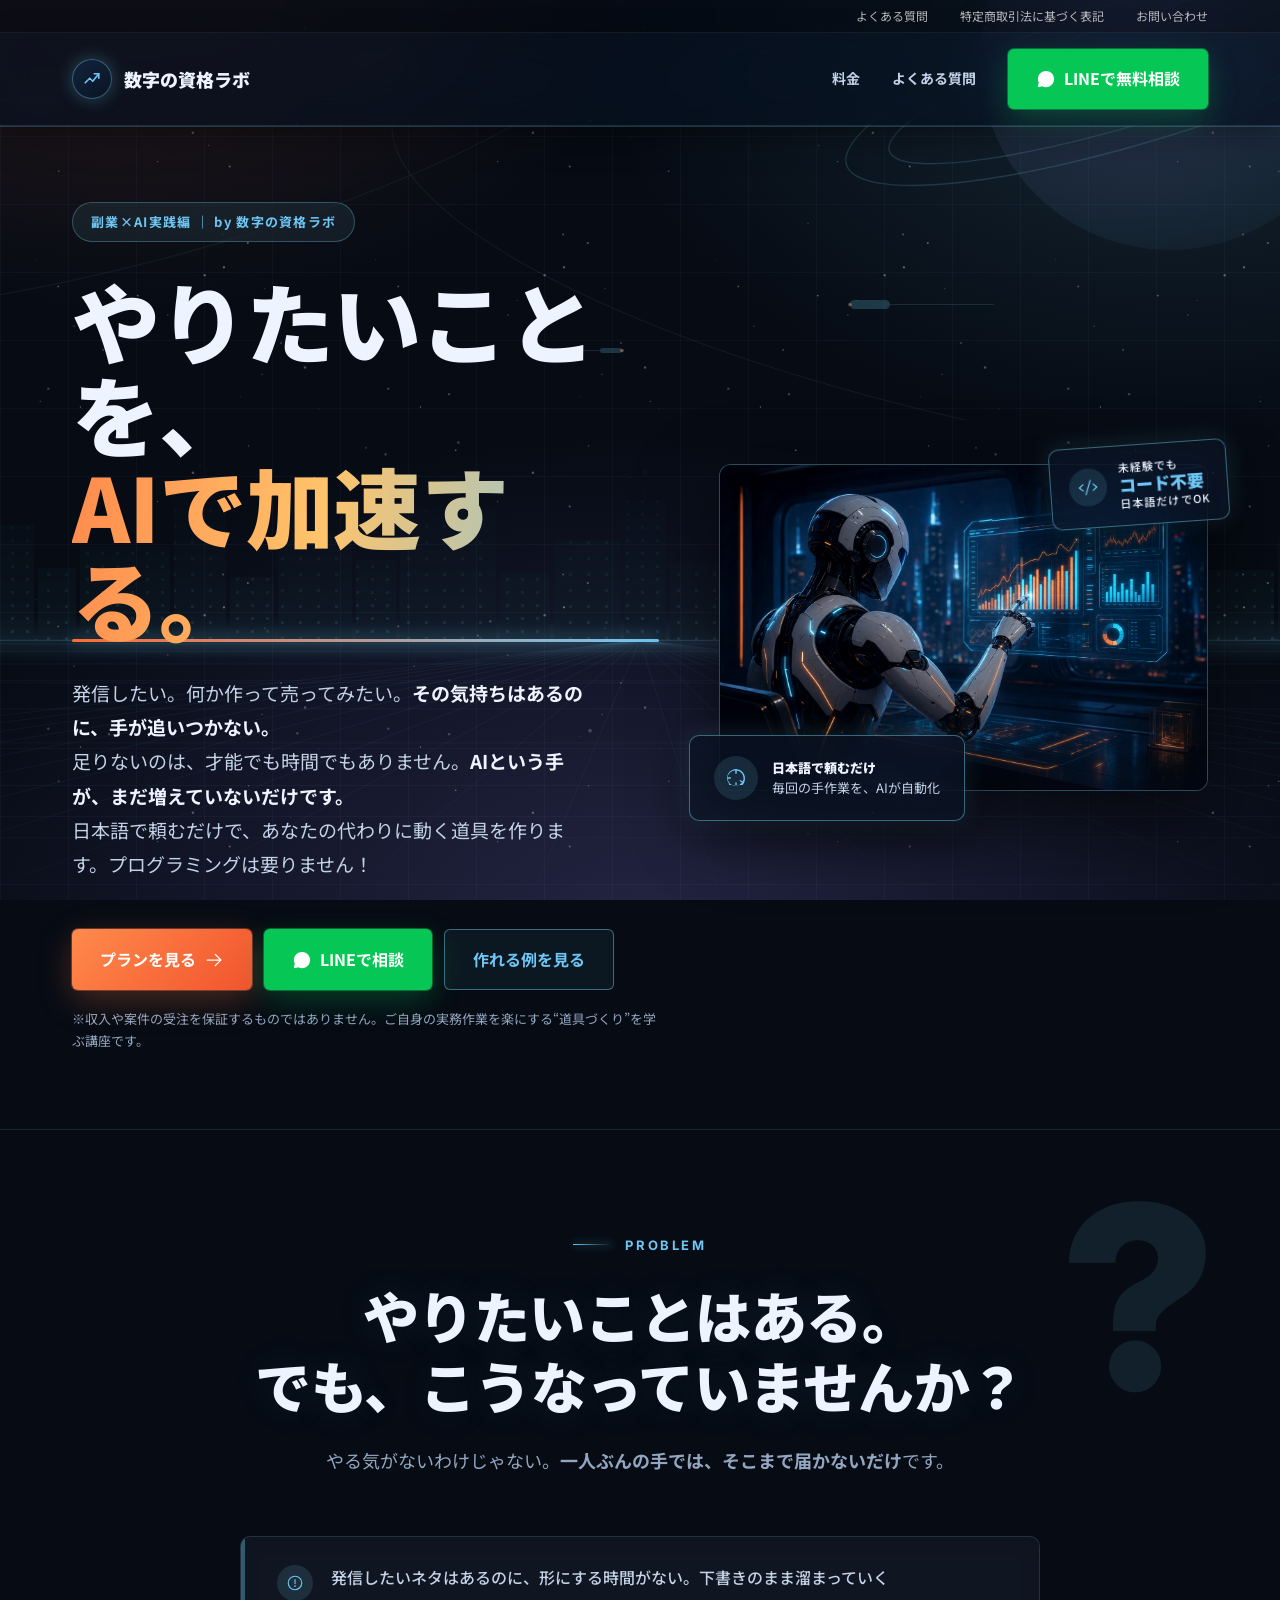
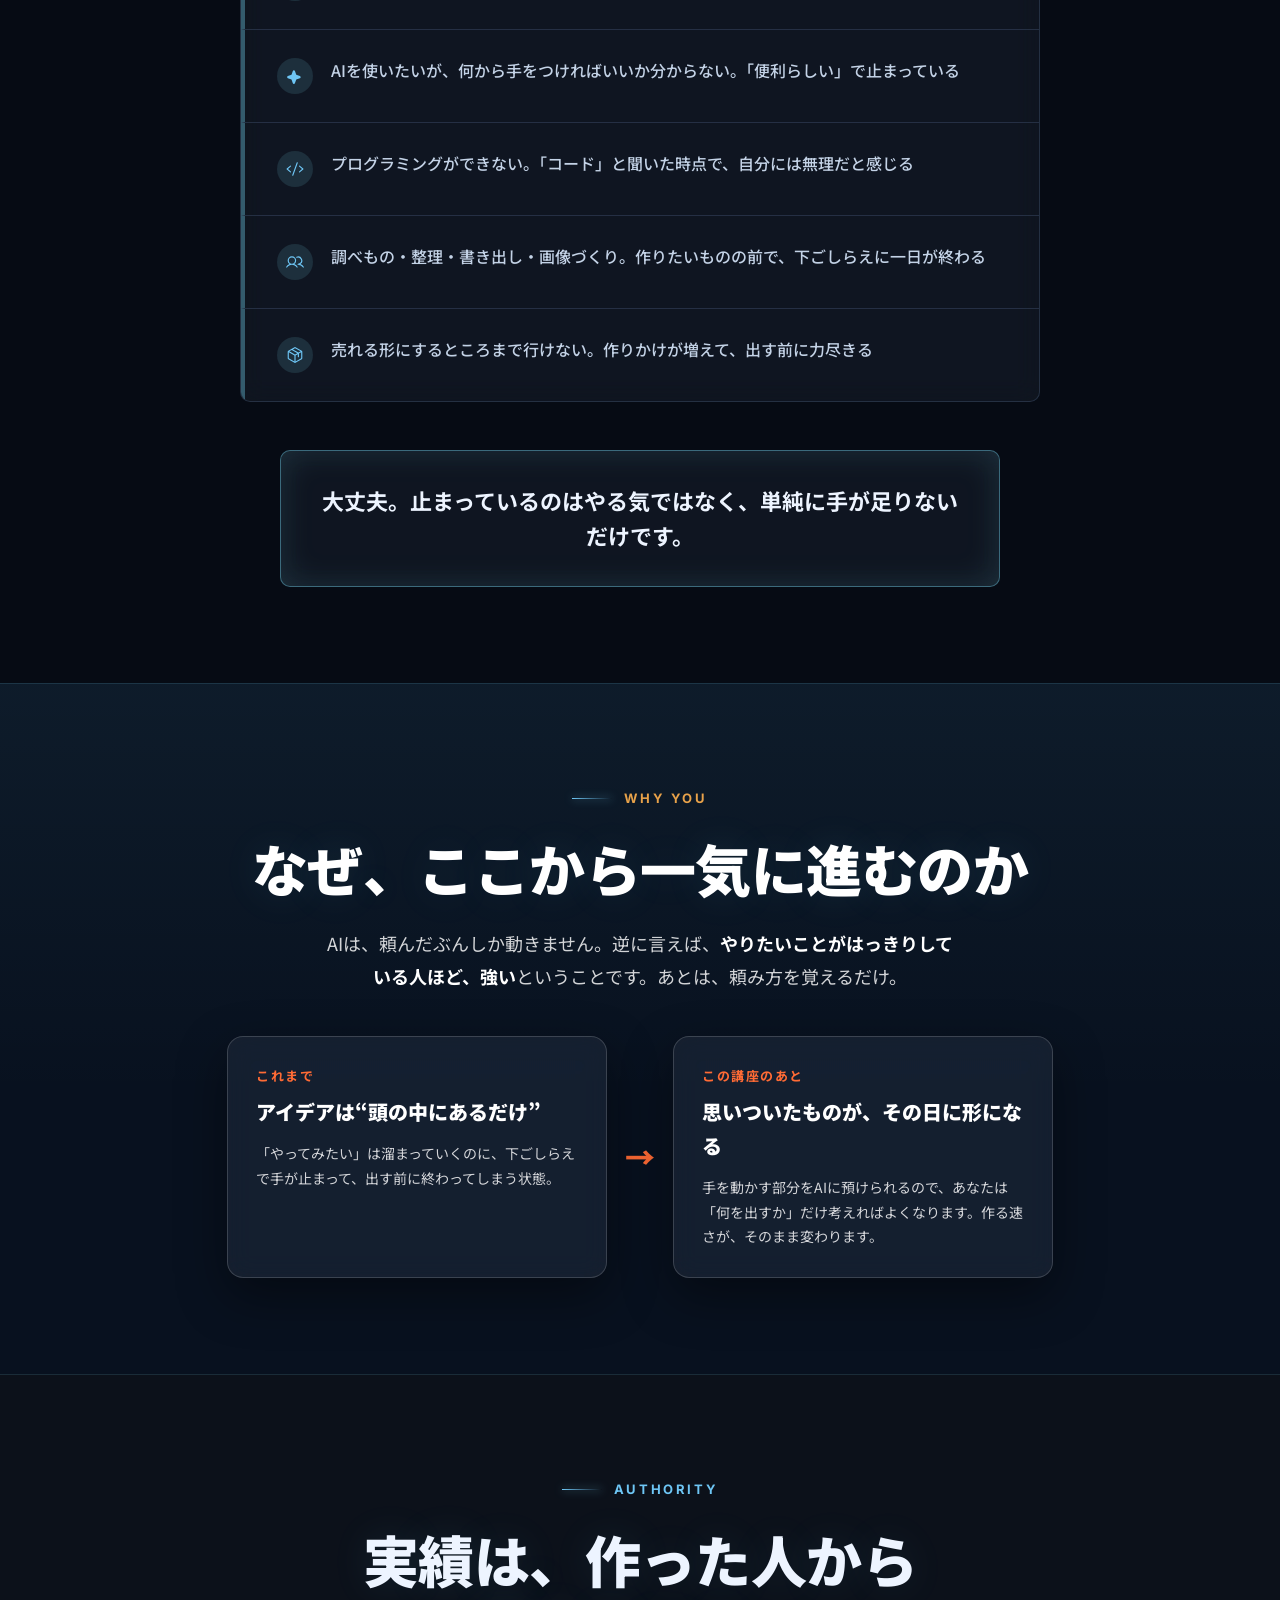
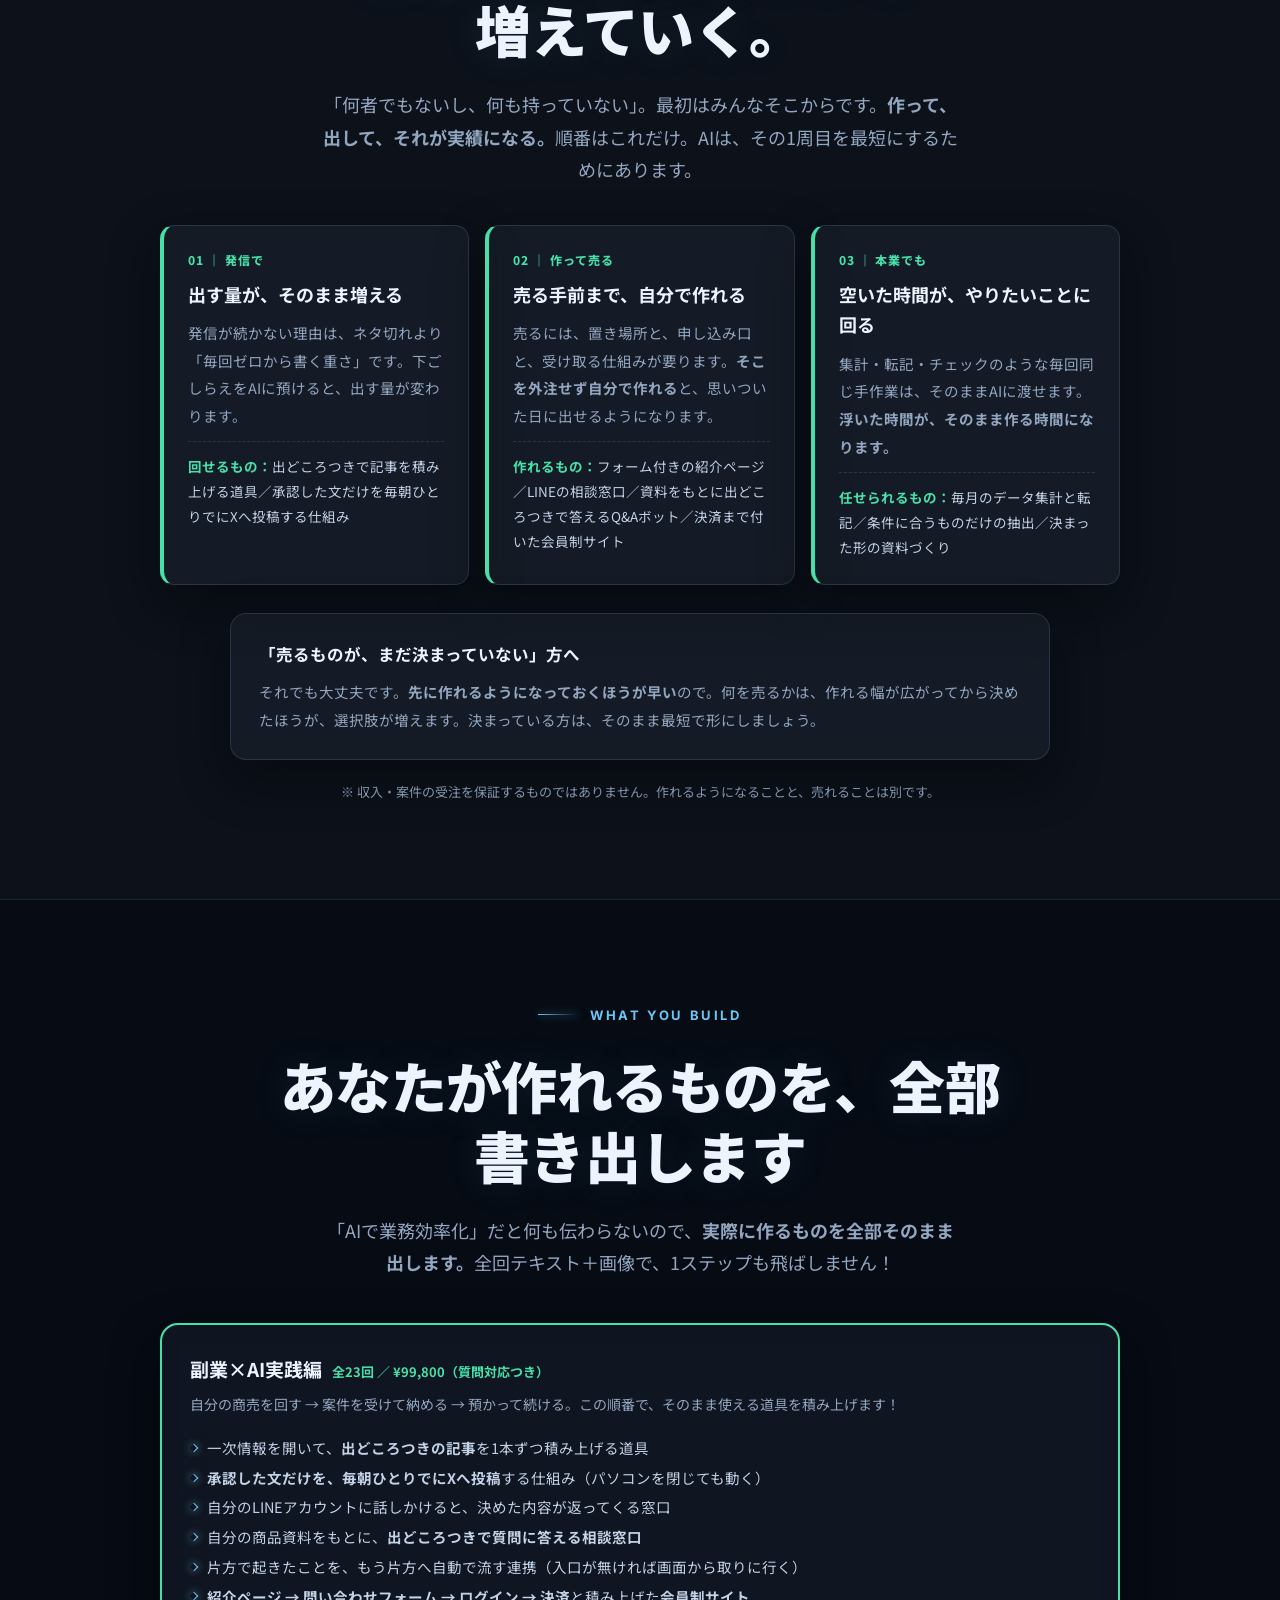
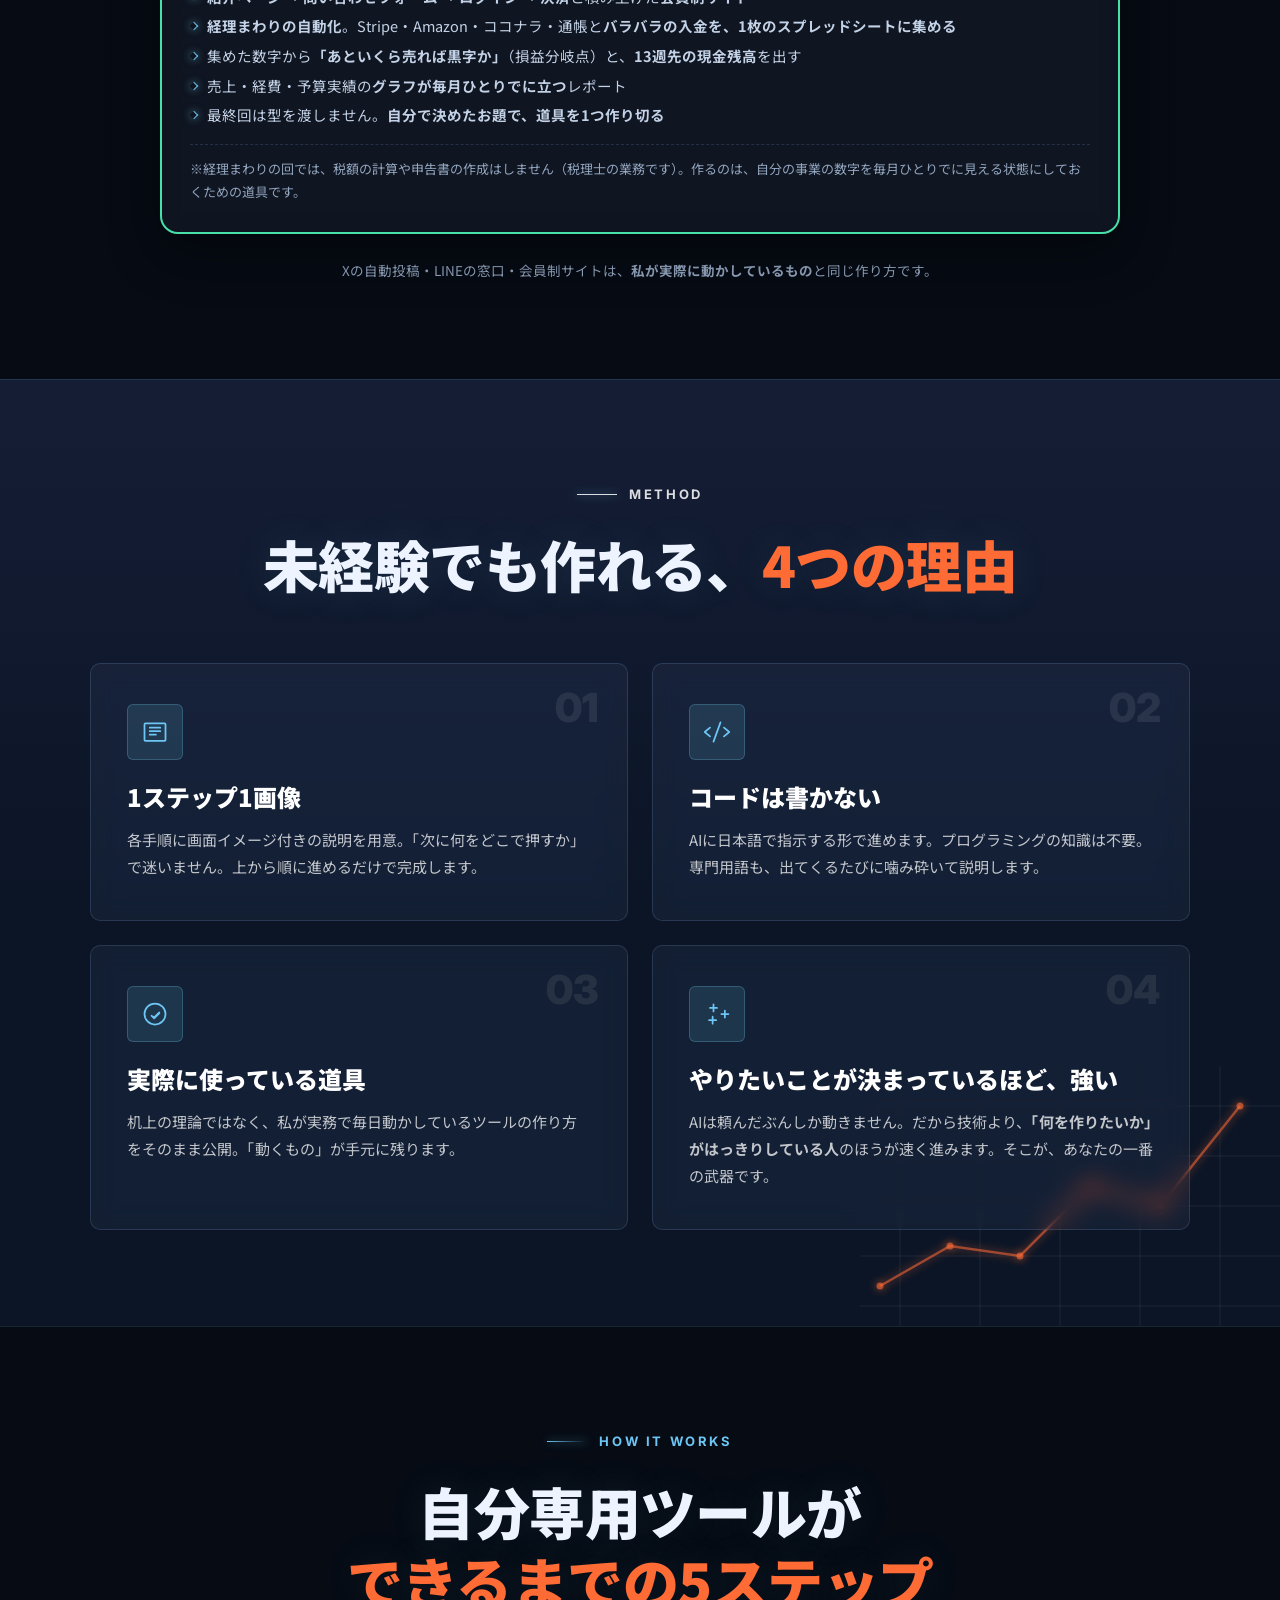
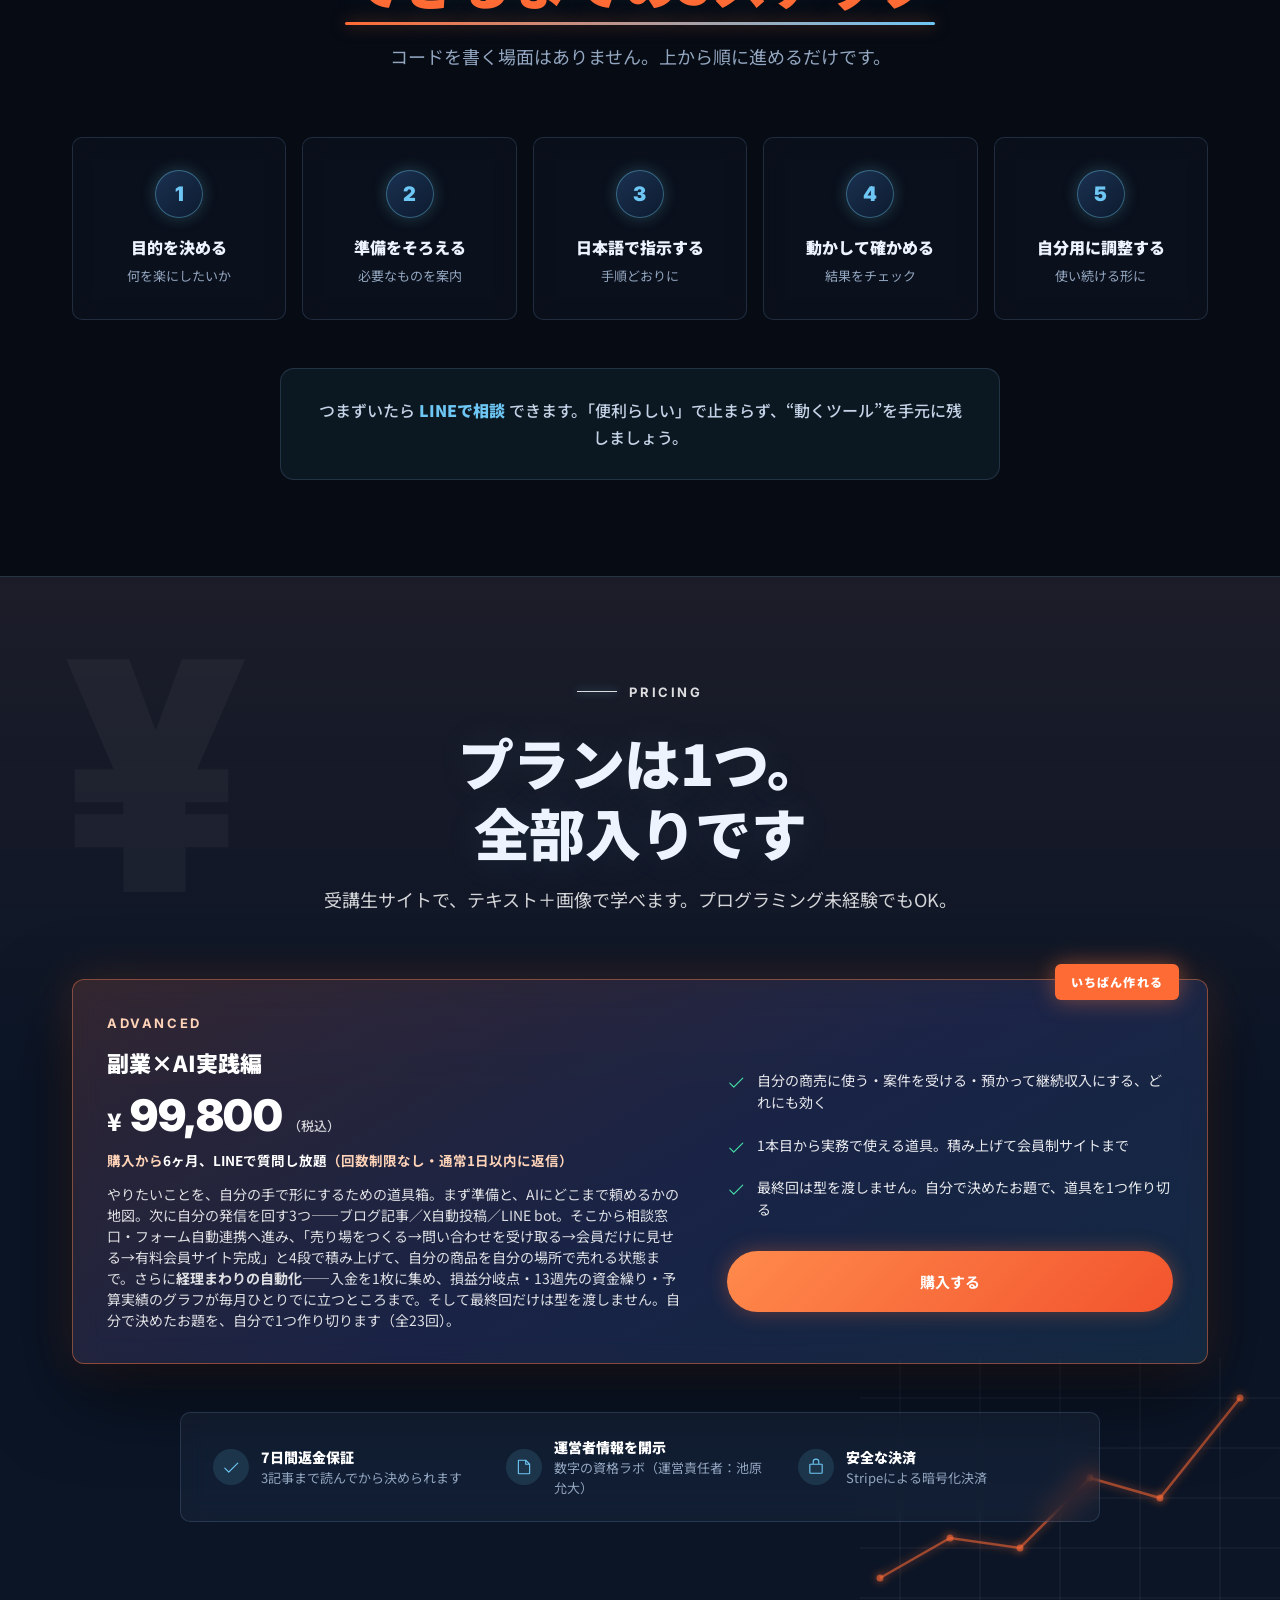
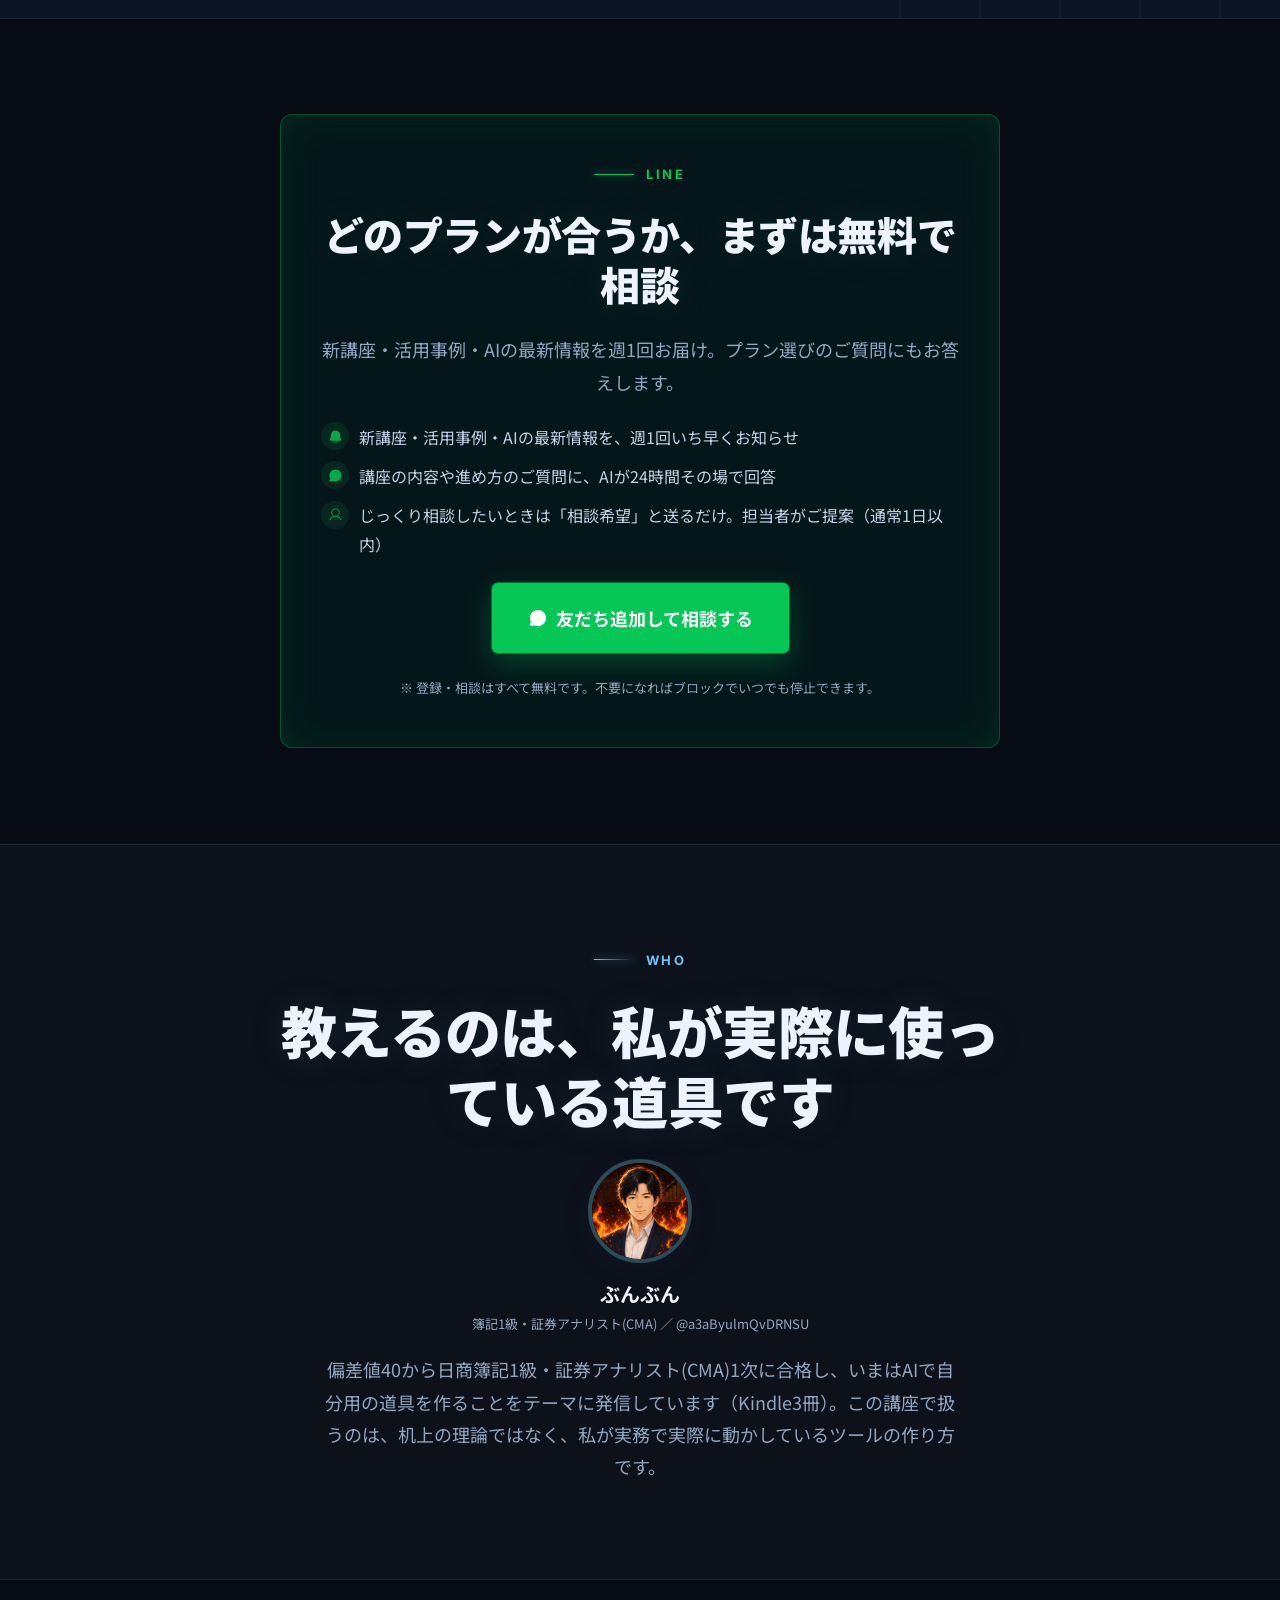
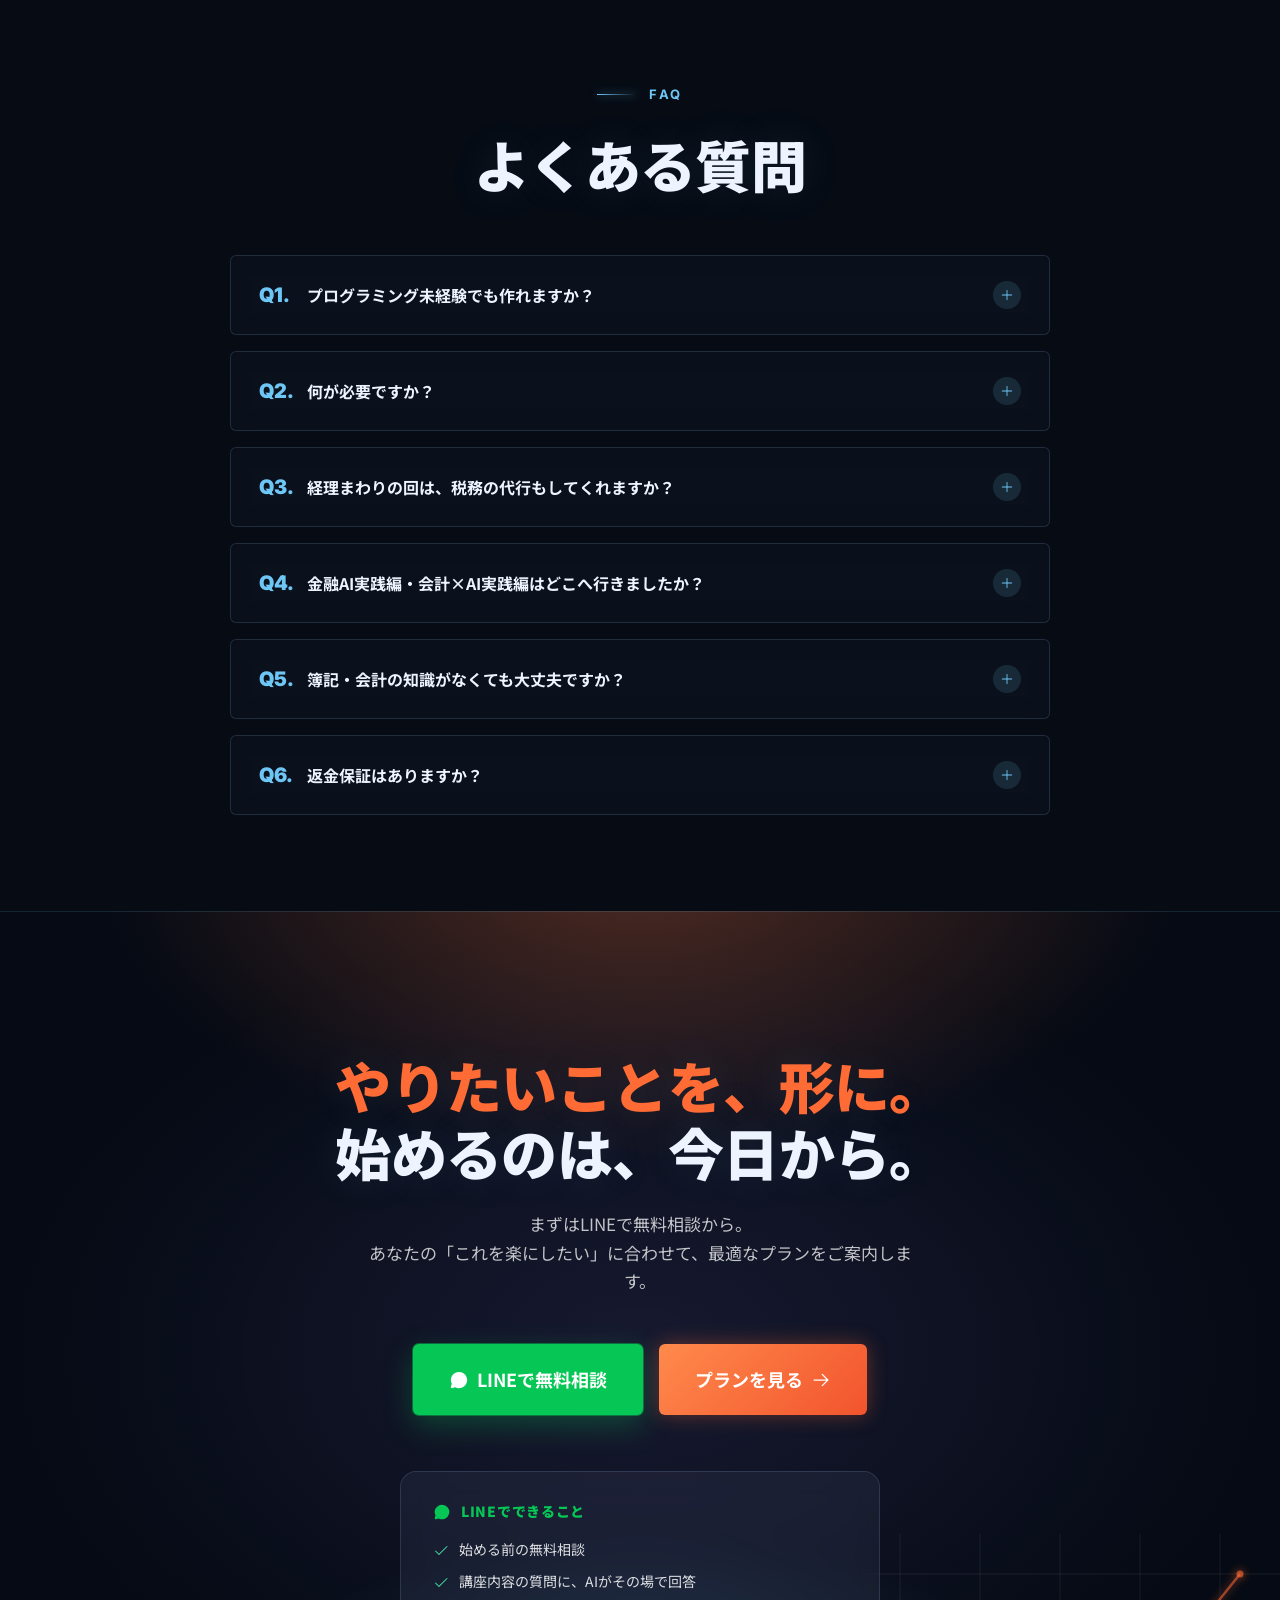
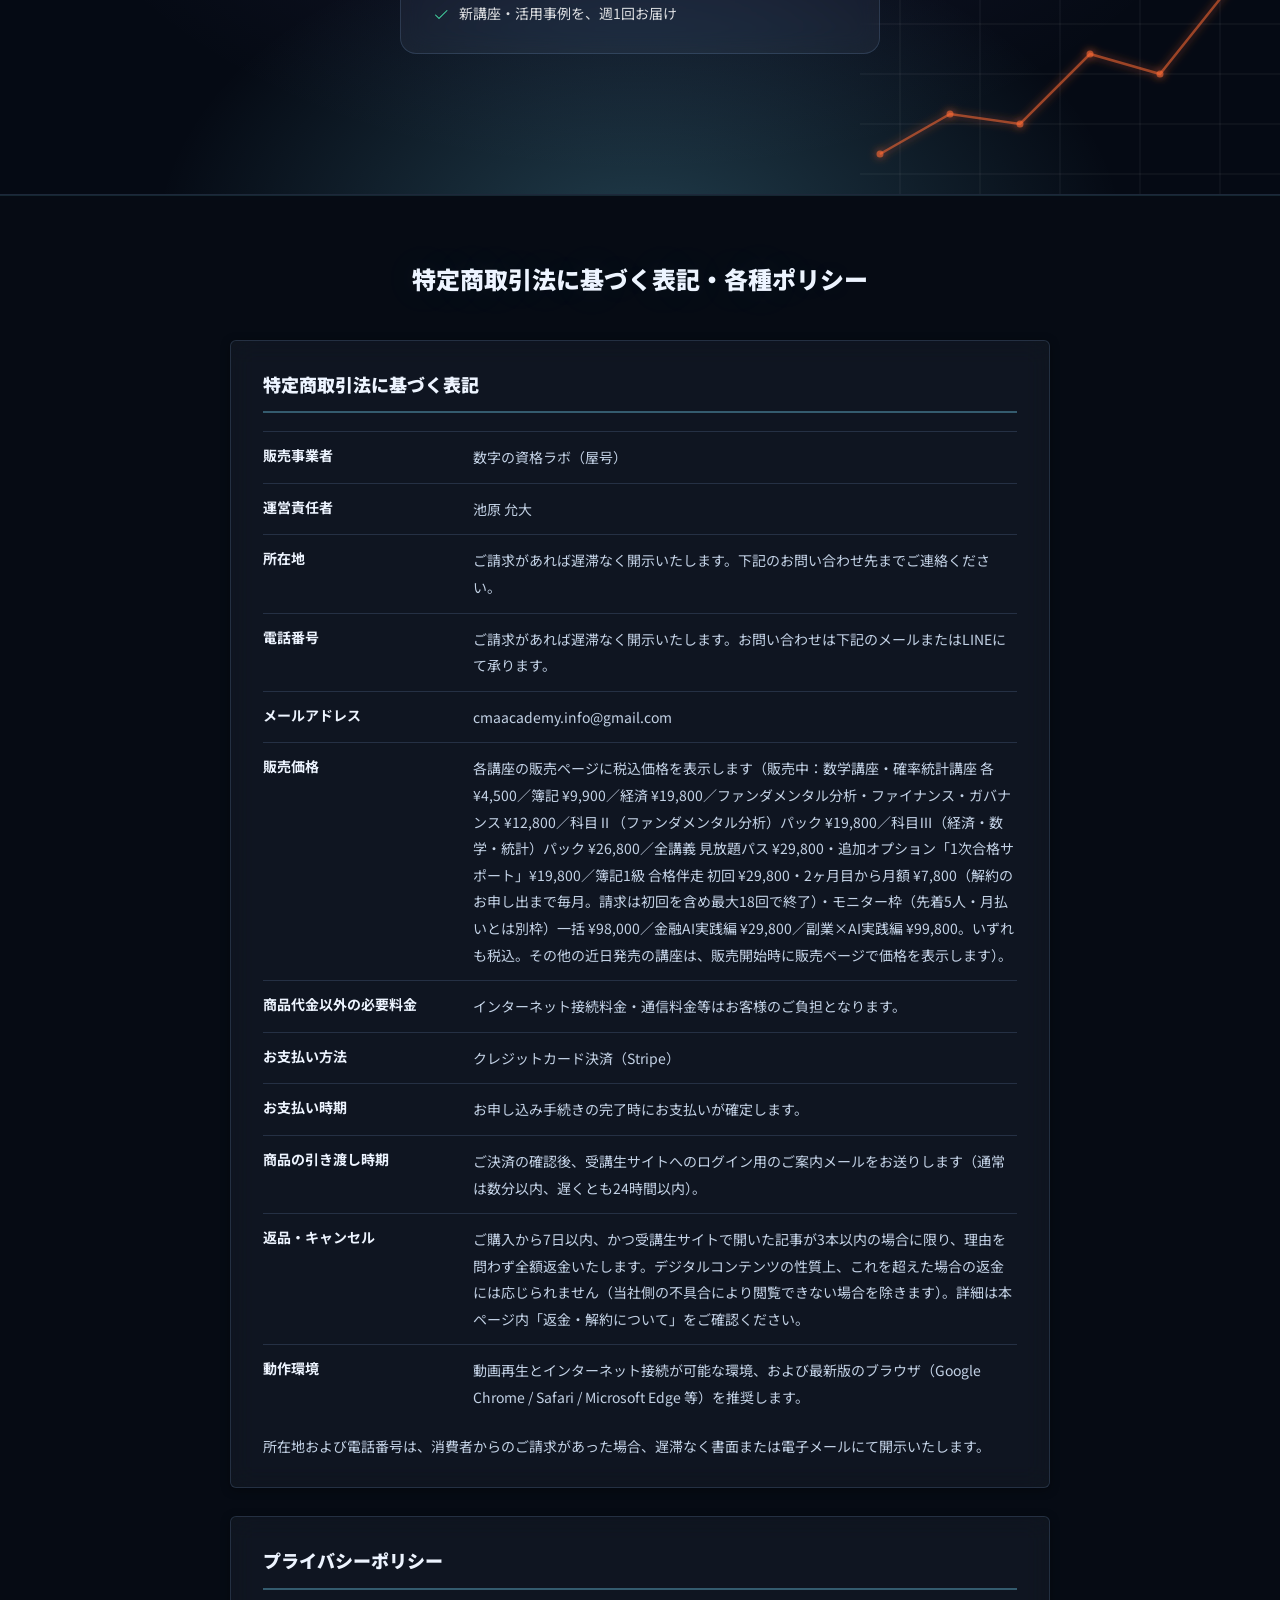
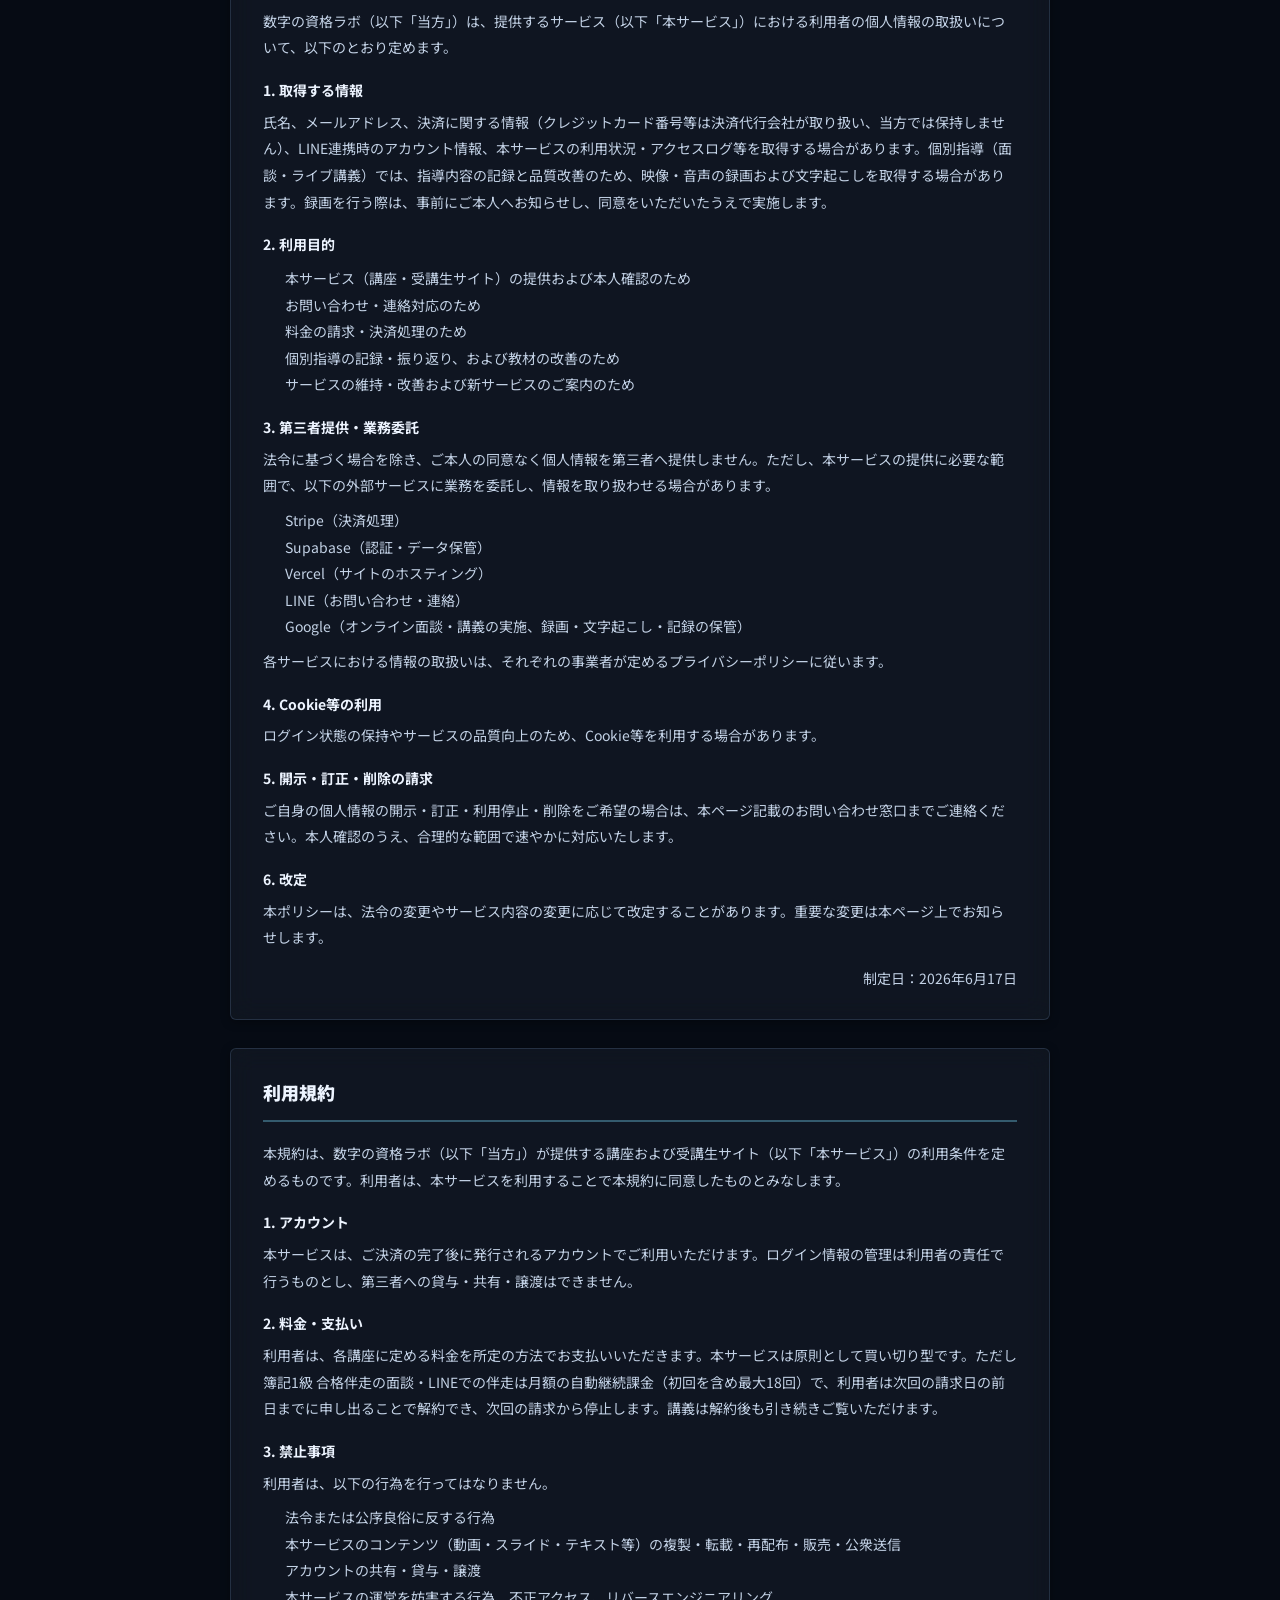
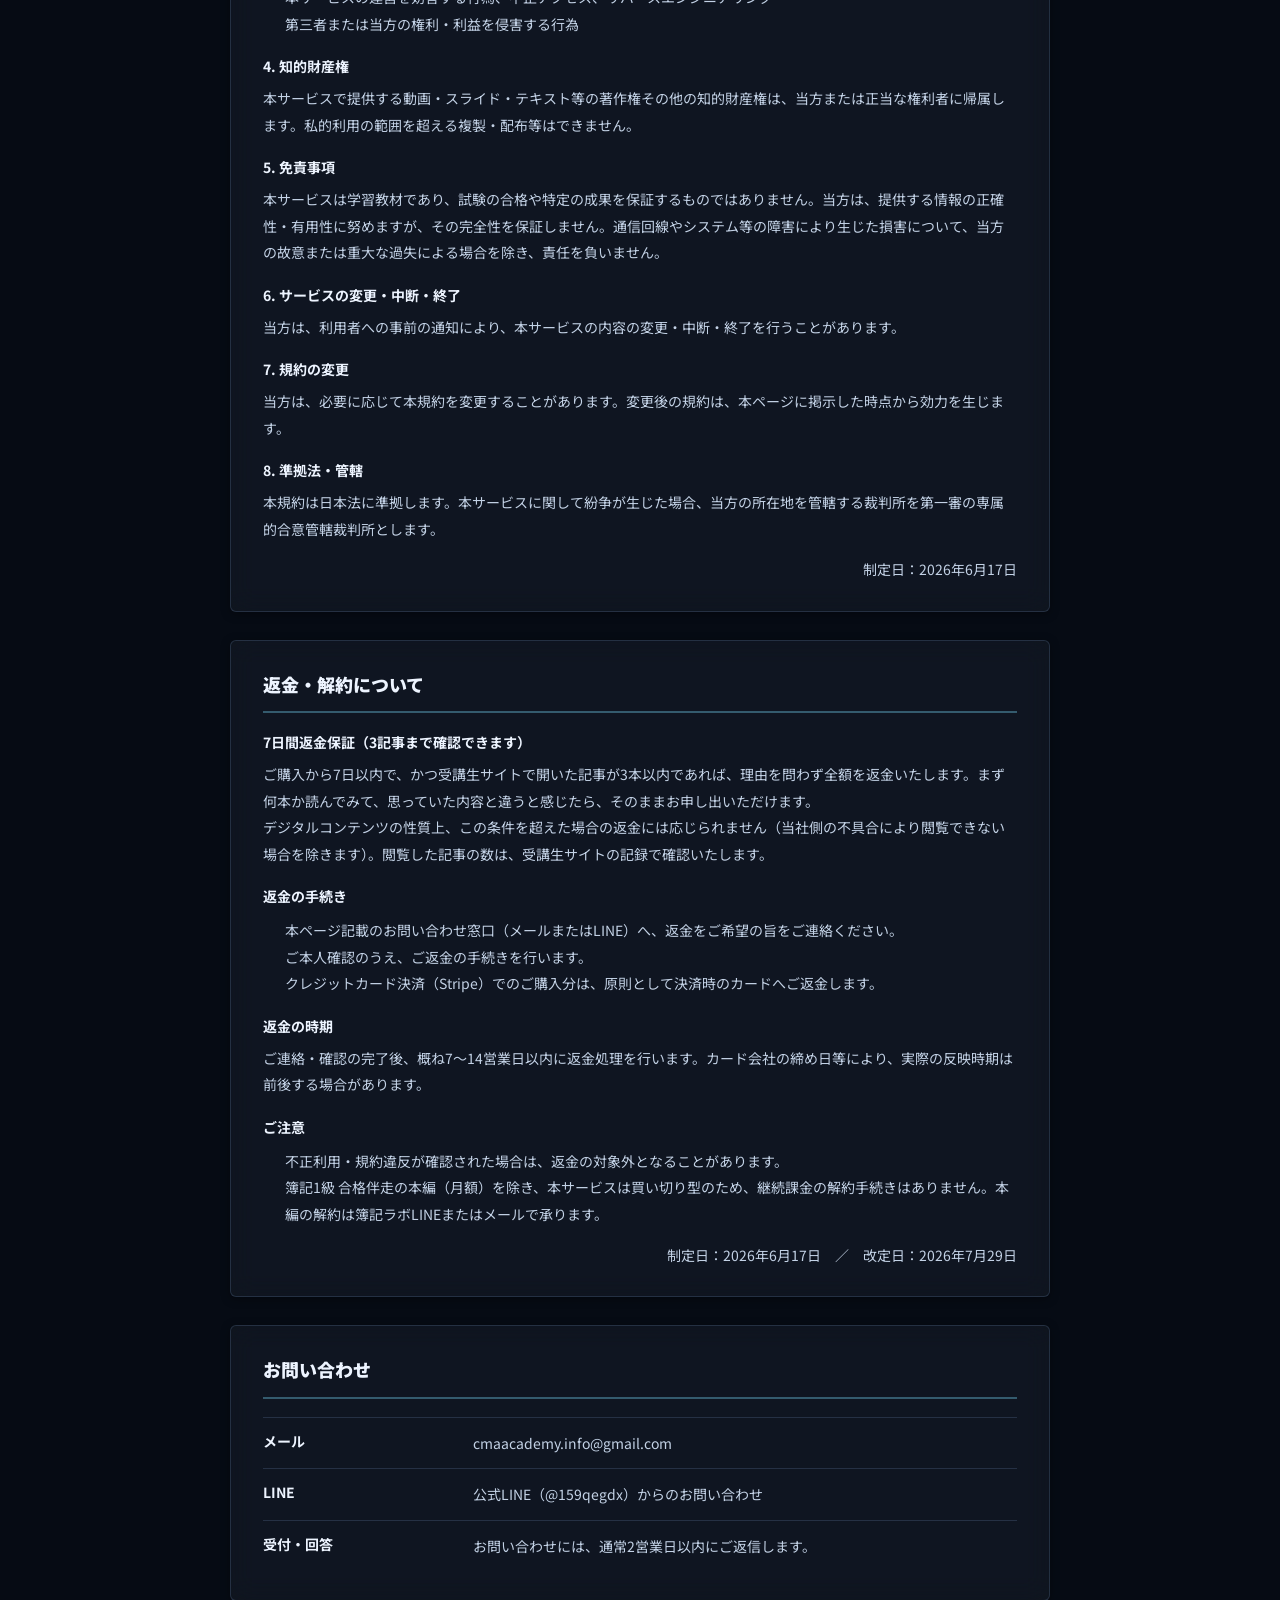
==== commit 2fe554a7: "lp(cma): 見放題パス¥29,800を正式版に（β・先着30名・¥69,800予定の表記を外す）。全科目セット¥78,900と、それに付く合格伴走パックの近日公開枠を外す（パスが全科目を含むため" ====
--- a/ai.html
+++ b/ai.html
@@ -2732,7 +2732,7 @@
           <dt>メールアドレス</dt>
           <dd><a href="mailto:cmaacademy.info@gmail.com">cmaacademy.info@gmail.com</a></dd>
           <dt>販売価格</dt>
-          <dd>各講座の販売ページに税込価格を表示します（販売中：数学講座・確率統計講座 各 ¥4,500／簿記 ¥9,900／経済 ¥19,800／ファンダメンタル分析・ファイナンス・ガバナンス ¥12,800／科目Ⅱ（ファンダメンタル分析）パック ¥19,800／科目Ⅲ（経済・数学・統計）パック ¥26,800／全講義見放題β版パス ¥29,800・追加オプション「1次合格サポート」¥19,800／簿記1級 合格伴走 初回 ¥29,800・2ヶ月目から月額 ¥7,800（解約のお申し出まで毎月。請求は初回を含め最大18回で終了）・モニター枠（先着5人・月払いとは別枠）一括 ¥98,000／金融AI実践編 ¥29,800／副業×AI実践編 ¥99,800。いずれも税込。近日公開：全科目セット ¥78,900・合格伴走パック ¥109,800（全科目セットの販売開始と同時に提供）。その他の近日発売の講座は、販売開始時に販売ページで価格を表示します）。</dd>
+          <dd>各講座の販売ページに税込価格を表示します（販売中：数学講座・確率統計講座 各 ¥4,500／簿記 ¥9,900／経済 ¥19,800／ファンダメンタル分析・ファイナンス・ガバナンス ¥12,800／科目Ⅱ（ファンダメンタル分析）パック ¥19,800／科目Ⅲ（経済・数学・統計）パック ¥26,800／全講義 見放題パス ¥29,800・追加オプション「1次合格サポート」¥19,800／簿記1級 合格伴走 初回 ¥29,800・2ヶ月目から月額 ¥7,800（解約のお申し出まで毎月。請求は初回を含め最大18回で終了）・モニター枠（先着5人・月払いとは別枠）一括 ¥98,000／金融AI実践編 ¥29,800／副業×AI実践編 ¥99,800。いずれも税込。その他の近日発売の講座は、販売開始時に販売ページで価格を表示します）。</dd>
           <dt>商品代金以外の必要料金</dt>
           <dd>インターネット接続料金・通信料金等はお客様のご負担となります。</dd>
           <dt>お支払い方法</dt>
@@ -2894,7 +2894,36 @@
         } catch (e) { return null; }
       }
 
-      var ref = readRef();
+      // utm が無い訪問は、参照元のドメインで入口を寄せる（2026-10-06 追加）
+      // X本文のリンクは t.co を通るので utm が付かず、印が空のまま決済されていた。
+      // 自サイト内の移動・参照元なしは null（＝前に残した印を使う）。
+      function readReferrer() {
+        try {
+          if (!document.referrer) return null;
+          var h = new URL(document.referrer).hostname.toLowerCase().replace(/^www\./, '');
+          if (h === location.hostname.toLowerCase().replace(/^www\./, '') || /(^|\.)sujilab\.net$/.test(h)) return null;
+          var rules = [
+            [/^t\.co$/, 'x-tco'],
+            [/(^|\.)(x|twitter)\.com$/, 'x-web'],
+            [/(^|\.)(youtube\.com|youtu\.be)$/, 'youtube'],
+            [/(^|\.)(line\.me|lin\.ee)$/, 'line'],
+            [/(^|\.)ukkarihachibee\.com$/, 'blog'],
+            [/(^|\.)note\.com$/, 'note'],
+            [/(^|\.)google\.[a-z.]+$/, 'google'],
+            [/(^|\.)yahoo\.(co\.jp|com)$/, 'yahoo'],
+            [/(^|\.)bing\.com$/, 'bing'],
+            [/(^|\.)(chatgpt\.com|openai\.com)$/, 'chatgpt'],
+            [/(^|\.)amazon\.(co\.jp|com)$/, 'kindle']
+          ];
+          for (var i = 0; i < rules.length; i++) if (rules[i][0].test(h)) return rules[i][1];
+          // 決めていない参照元は「ref-ドメイン」で残す（例：ref-crowdworks_jp）
+          return ('ref-' + h.replace(/\./g, '_')).replace(/[^a-zA-Z0-9_-]/g, '').slice(0, 60);
+        } catch (e) { return null; }
+      }
+
+      // 印を決める順：①URLの utm → ②外部サイトの参照元 → ③同じタブで前に残した印
+      // Stripe の client_reference_id は英数字・-・_ の200字以内（外れた値は黙って捨てられる）ので、60字までの安全な文字だけにしている
+      var ref = readRef() || readReferrer();
       try {
         if (ref) sessionStorage.setItem(KEY, ref);
         else ref = sessionStorage.getItem(KEY);
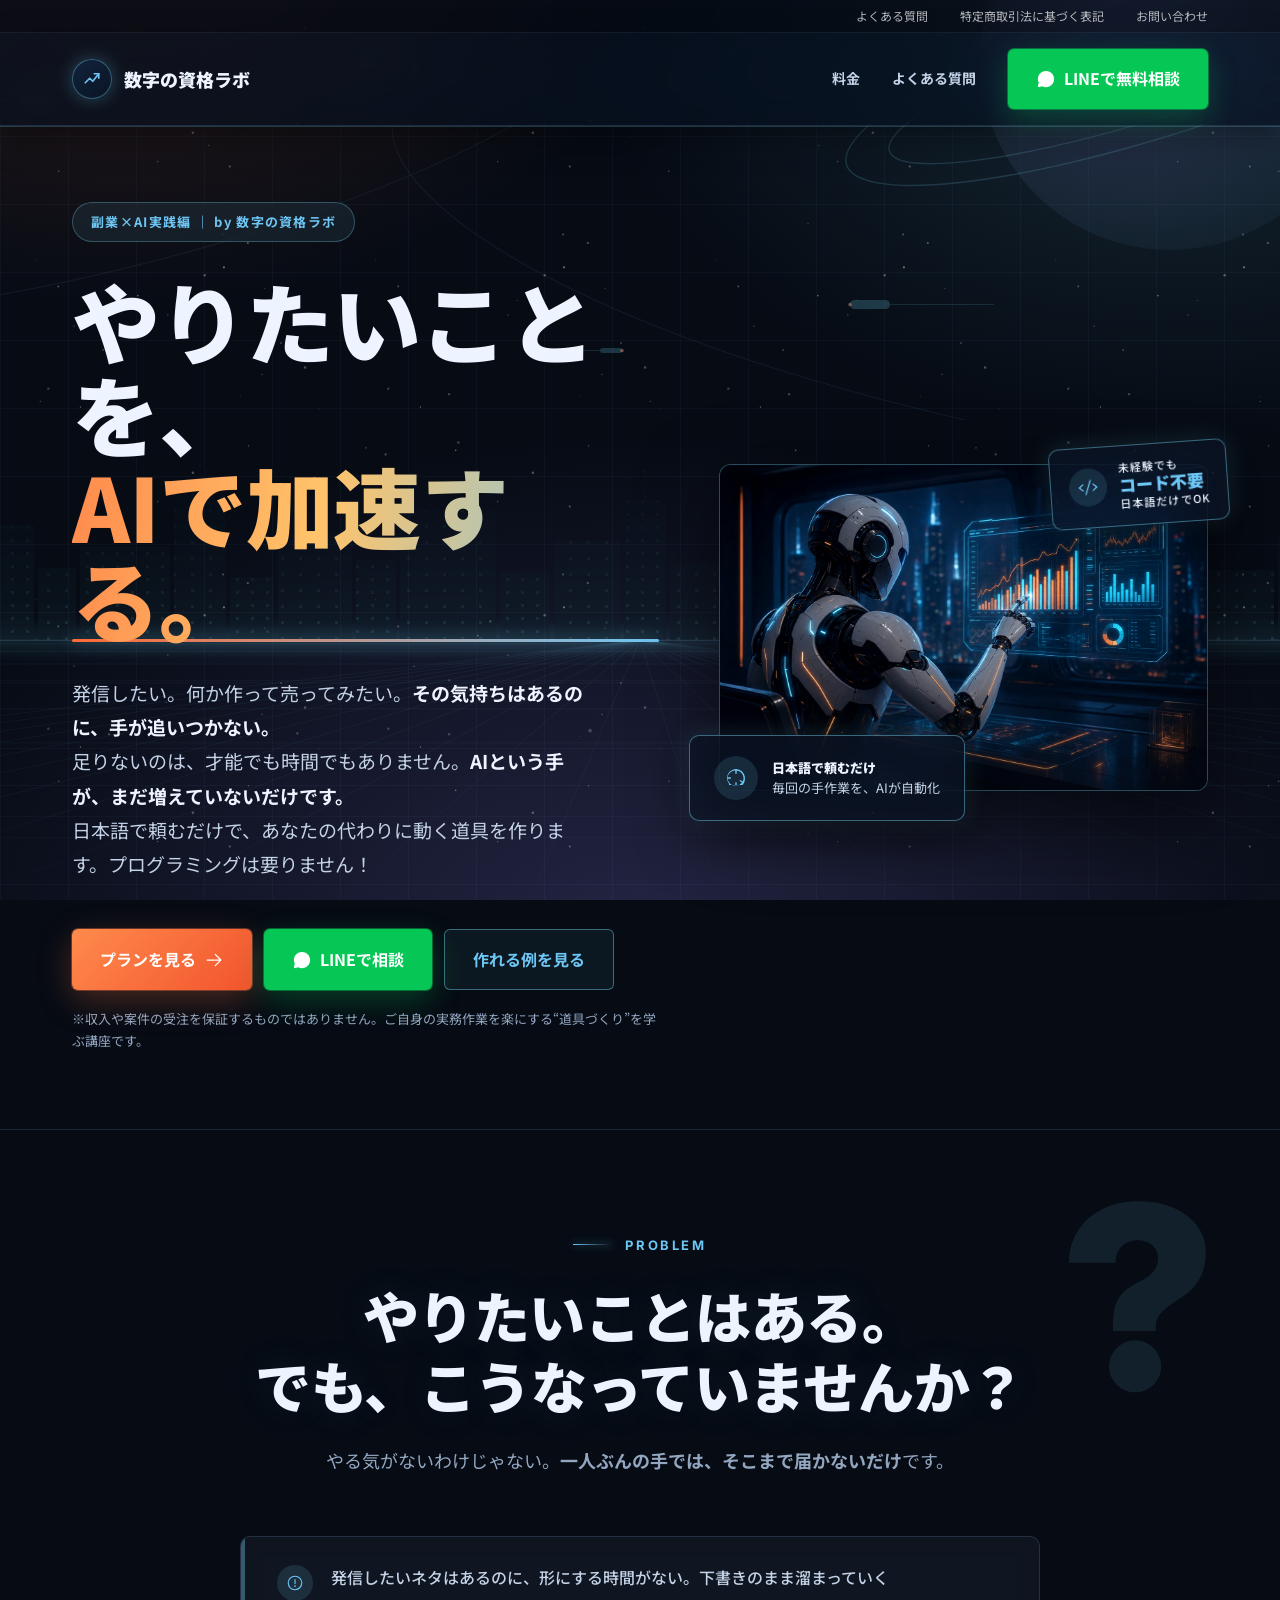
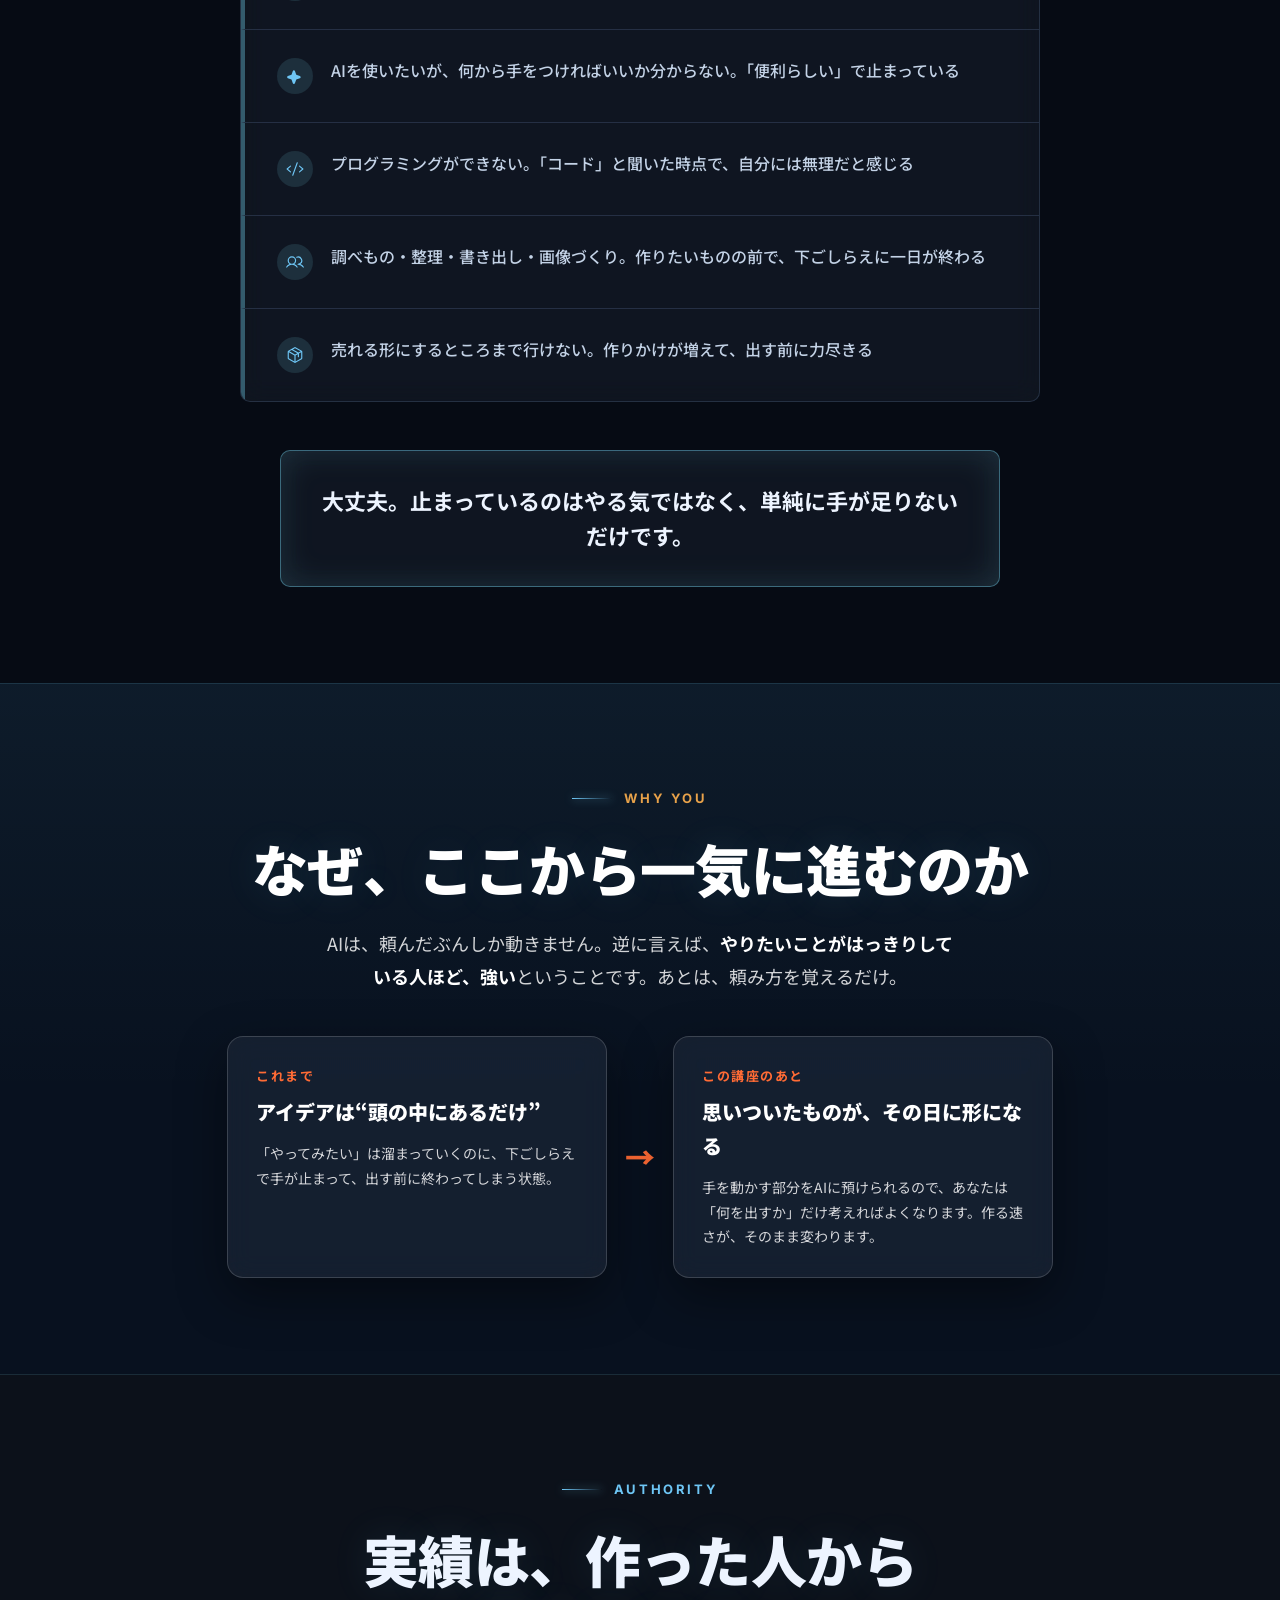
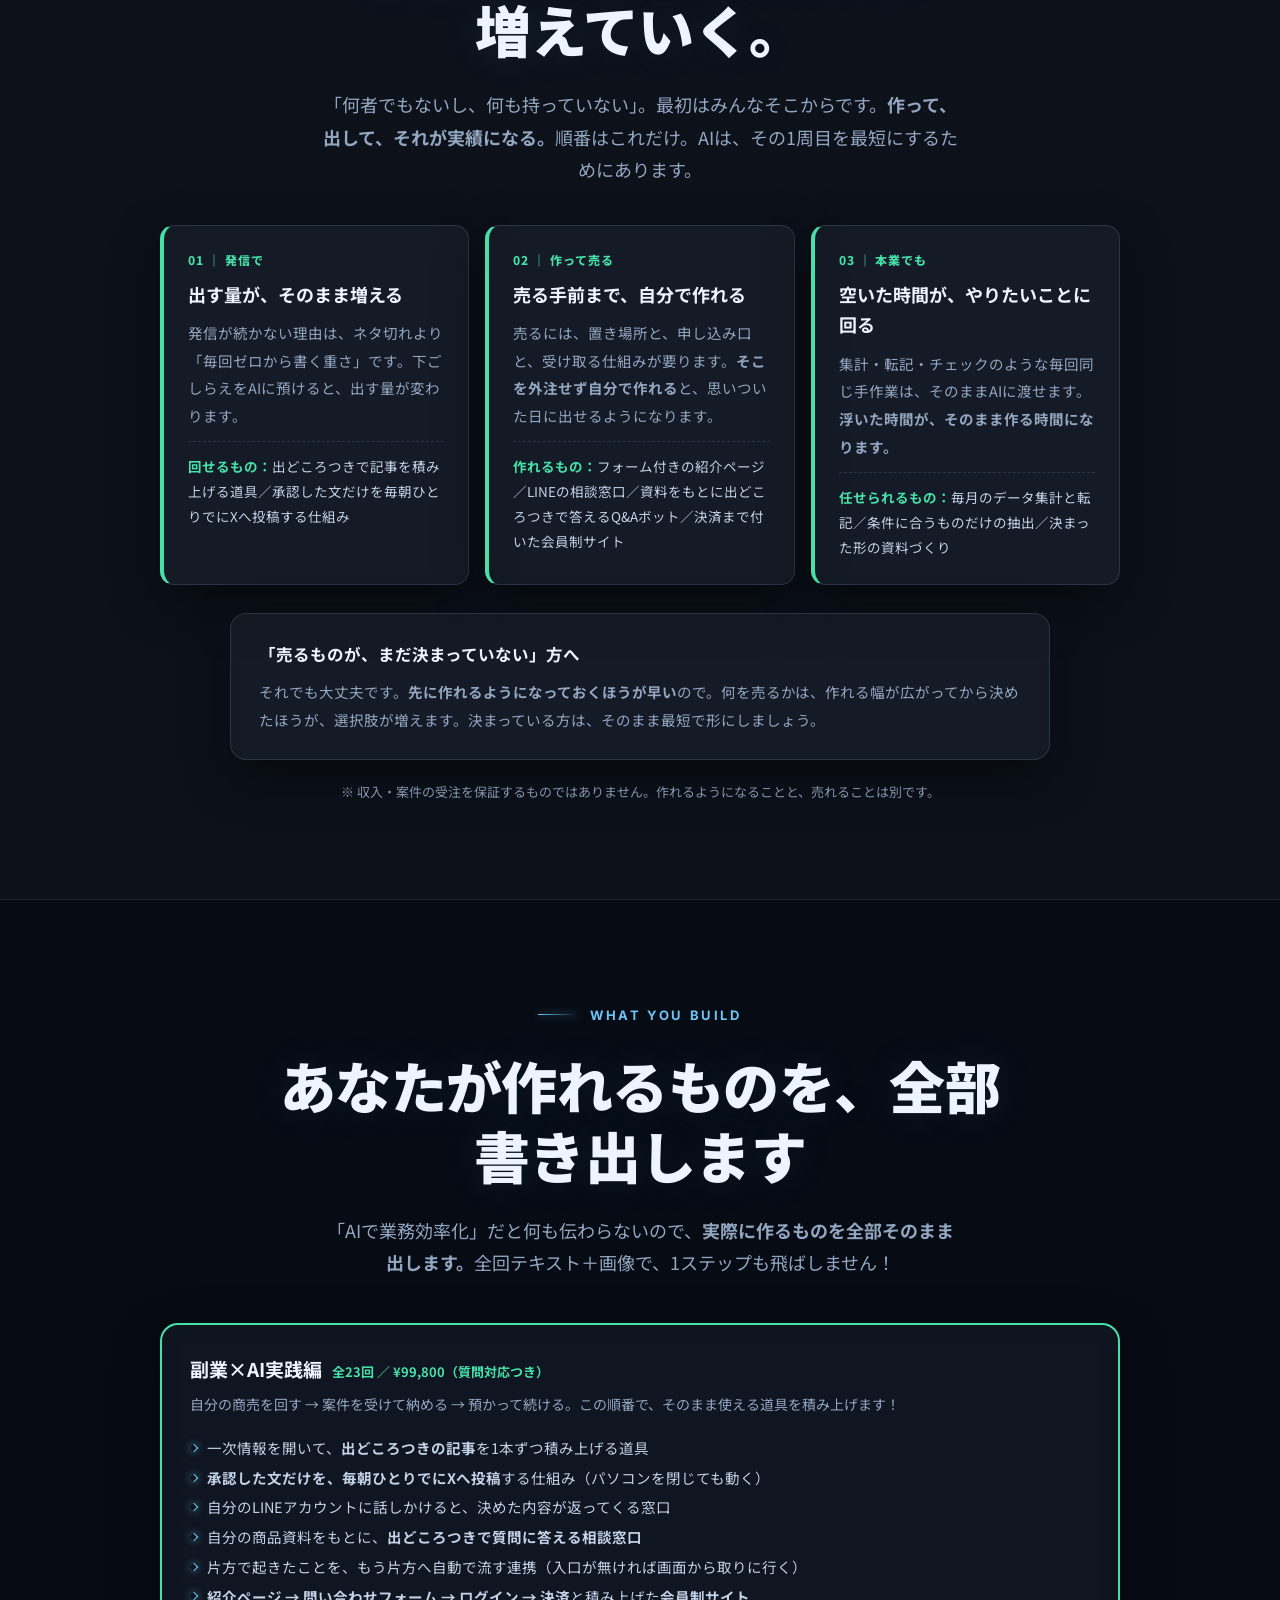
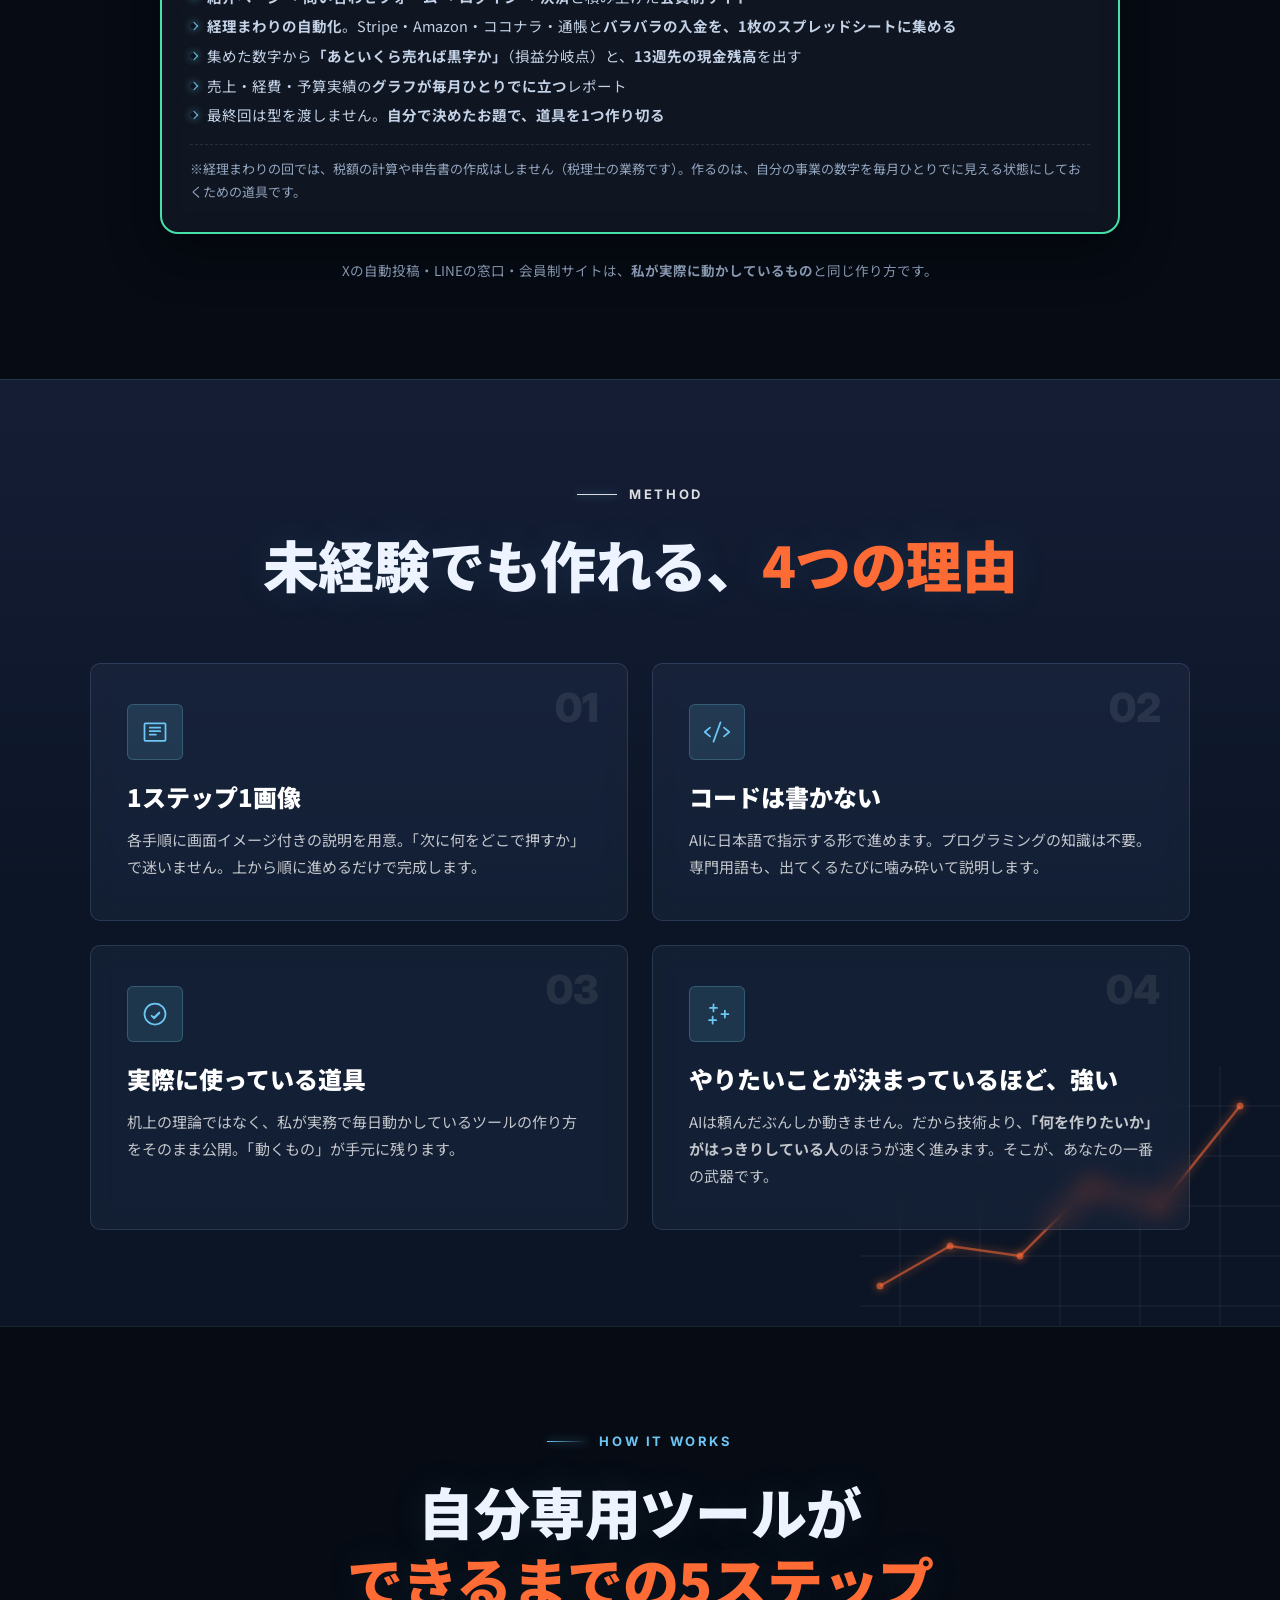
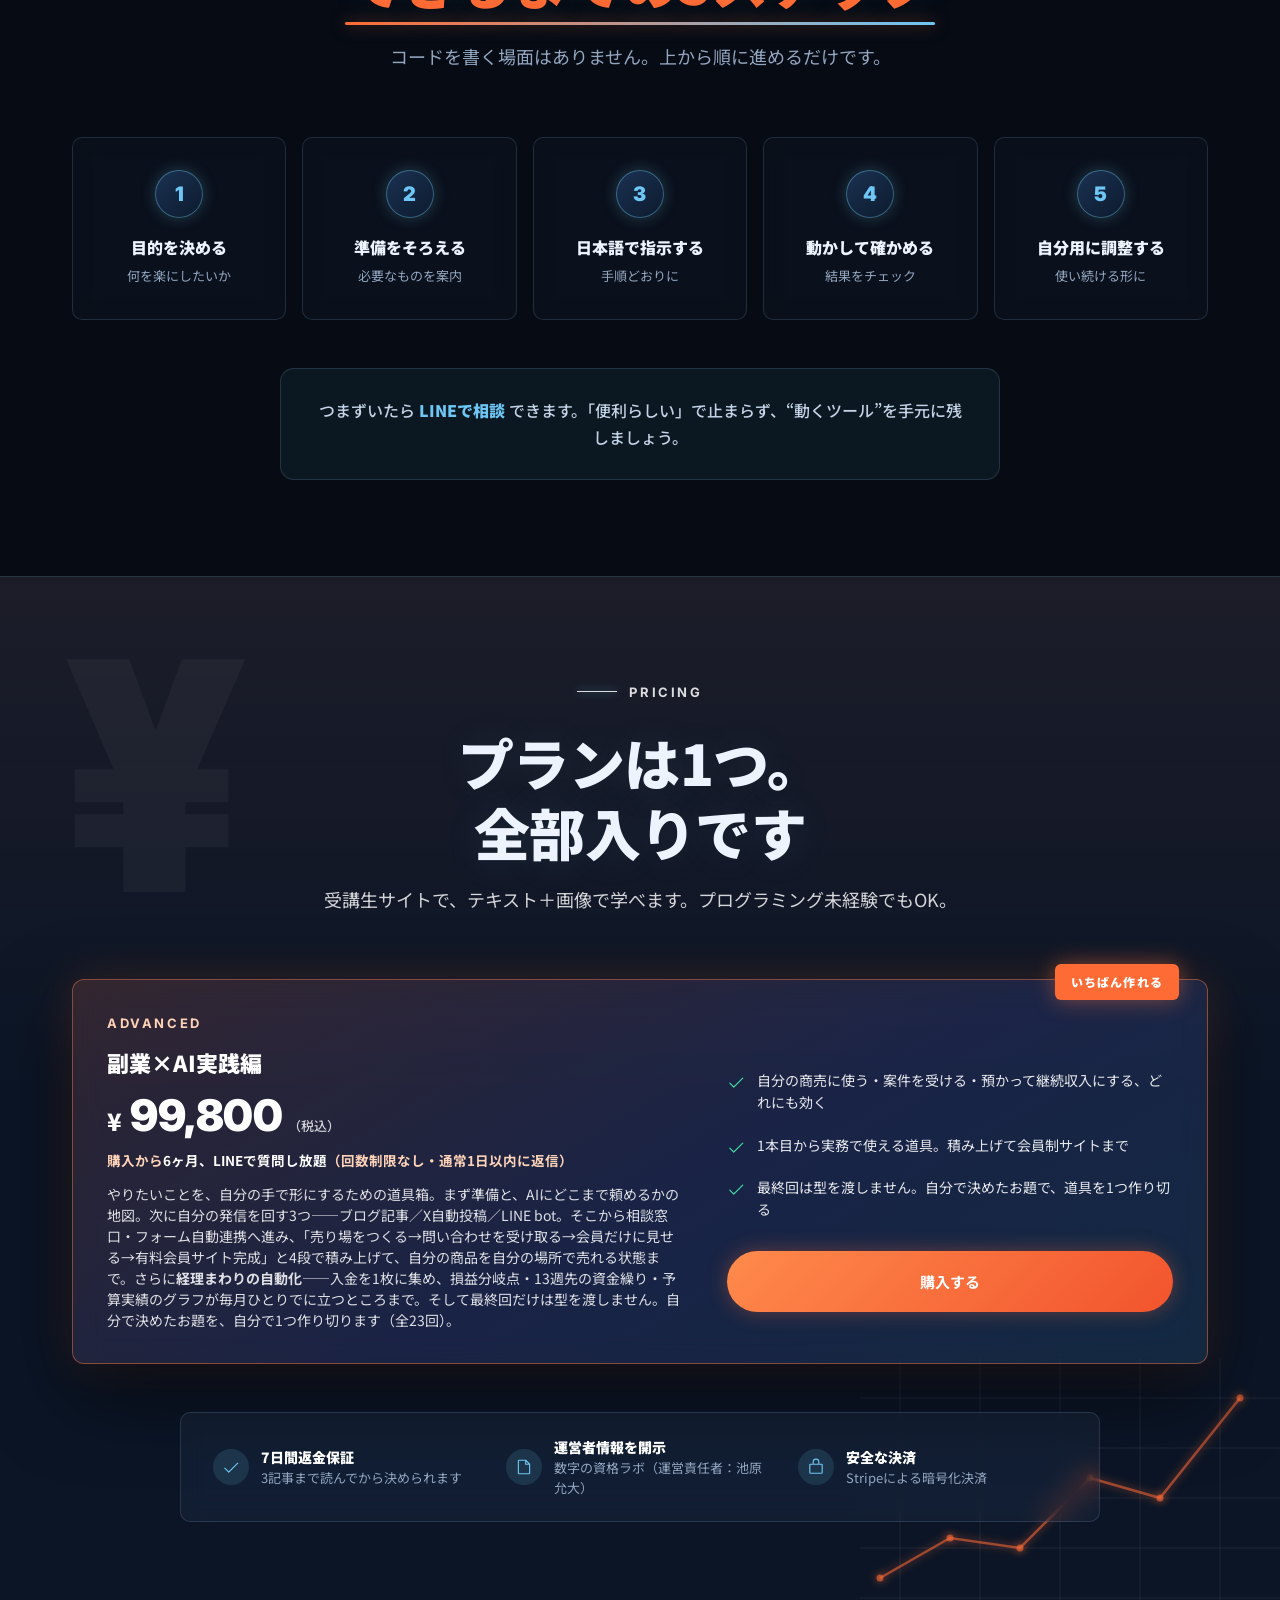
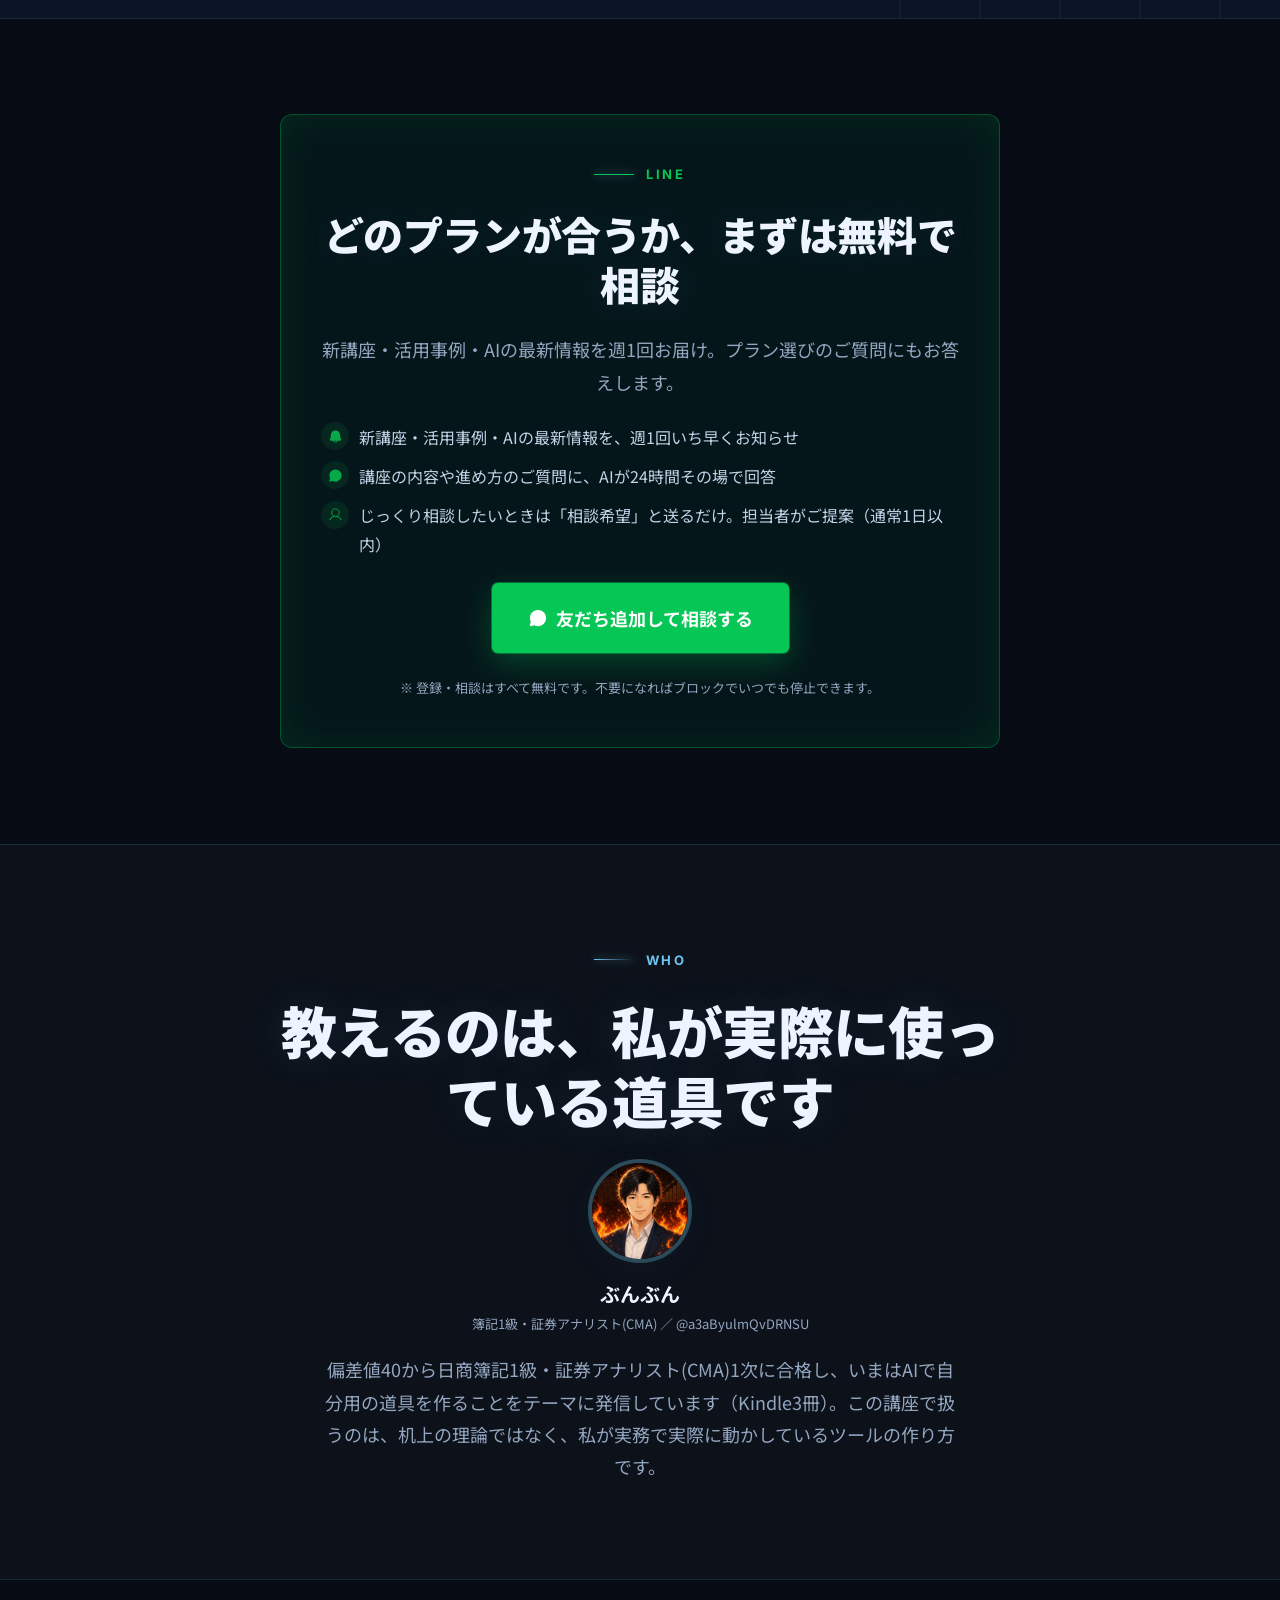
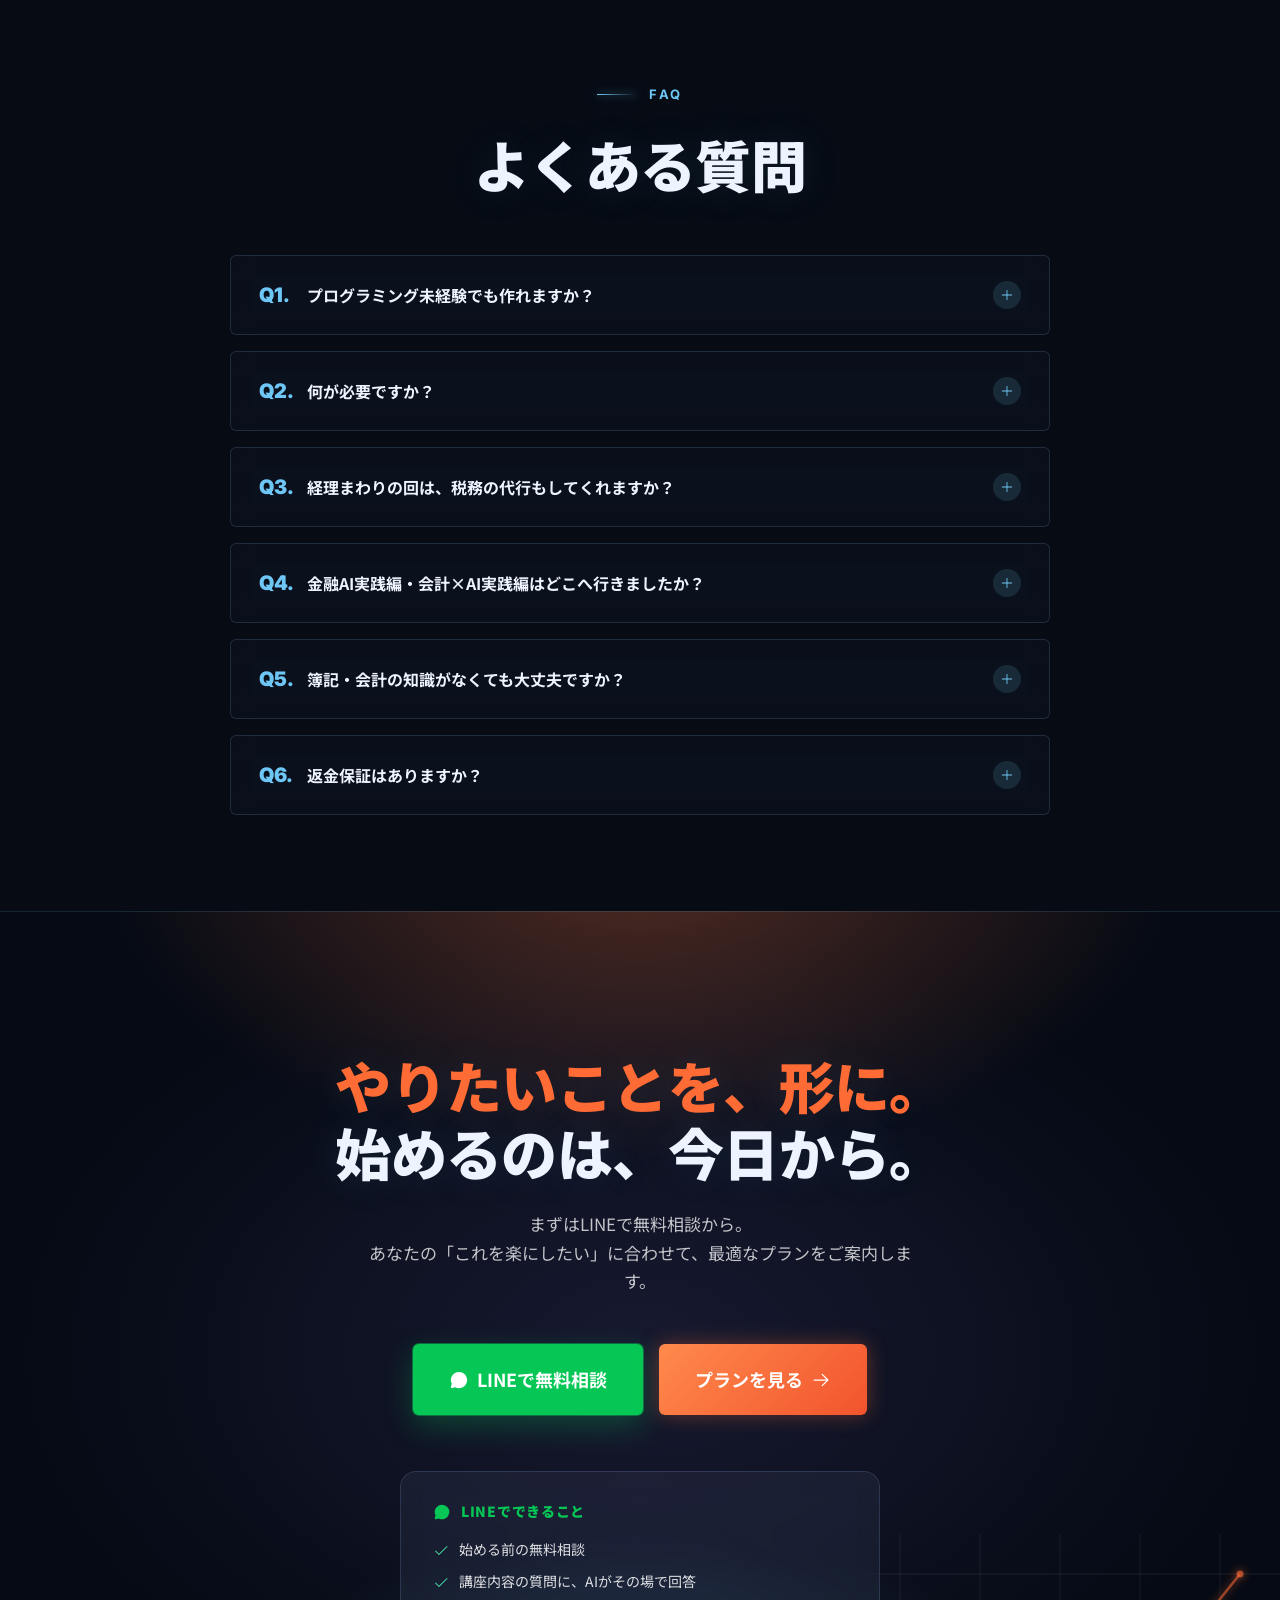
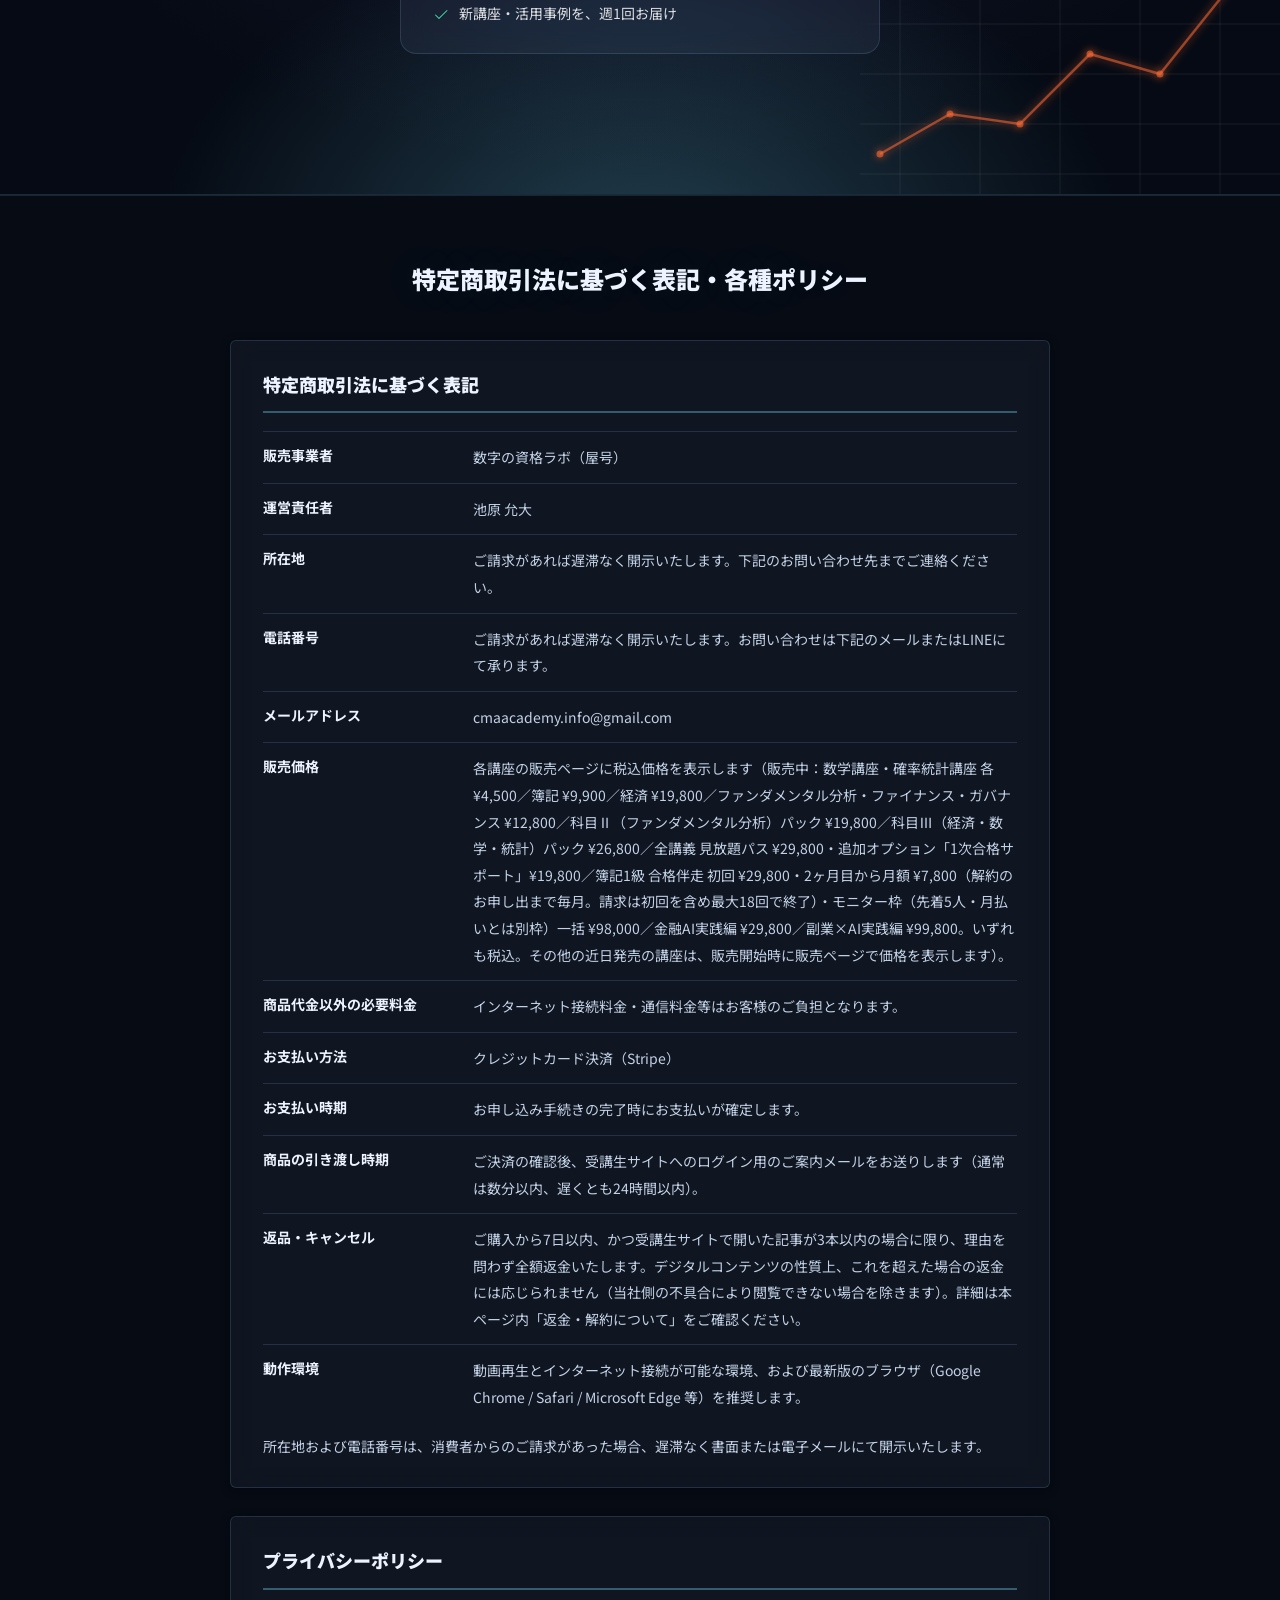
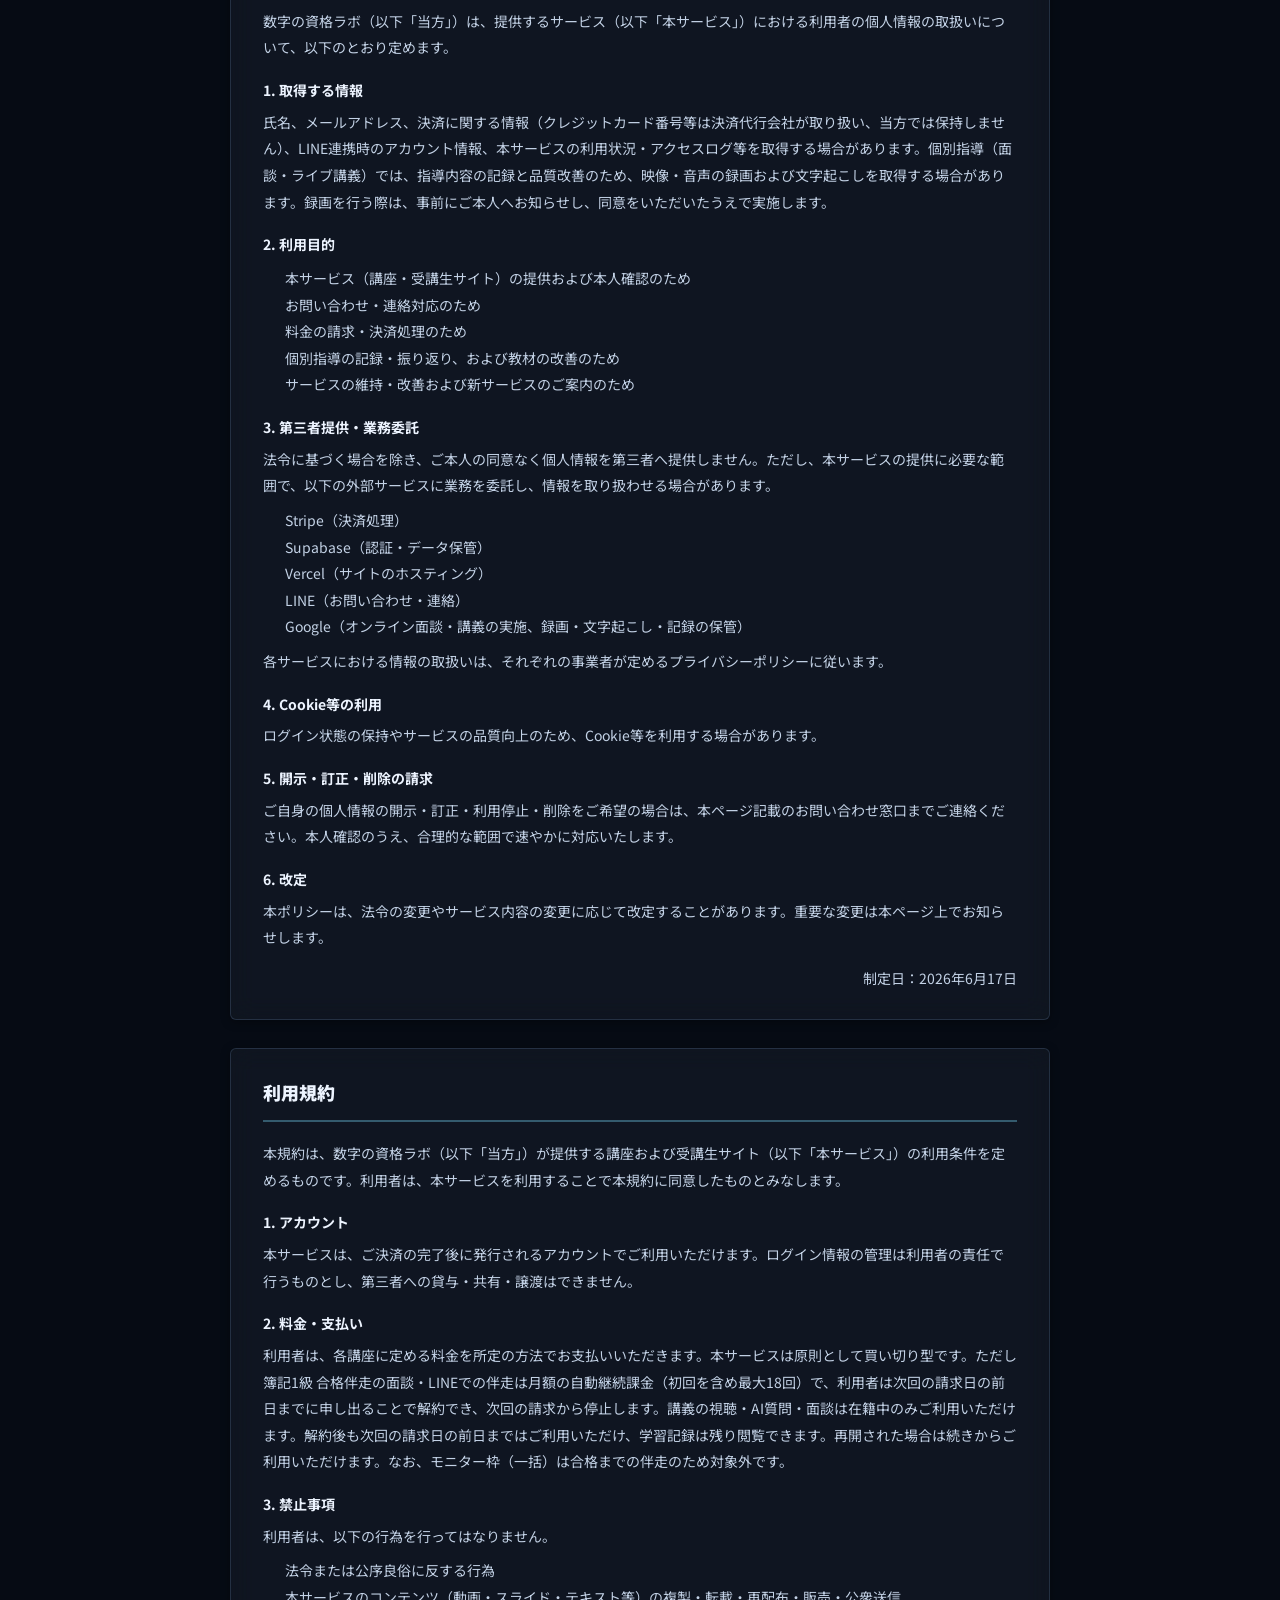
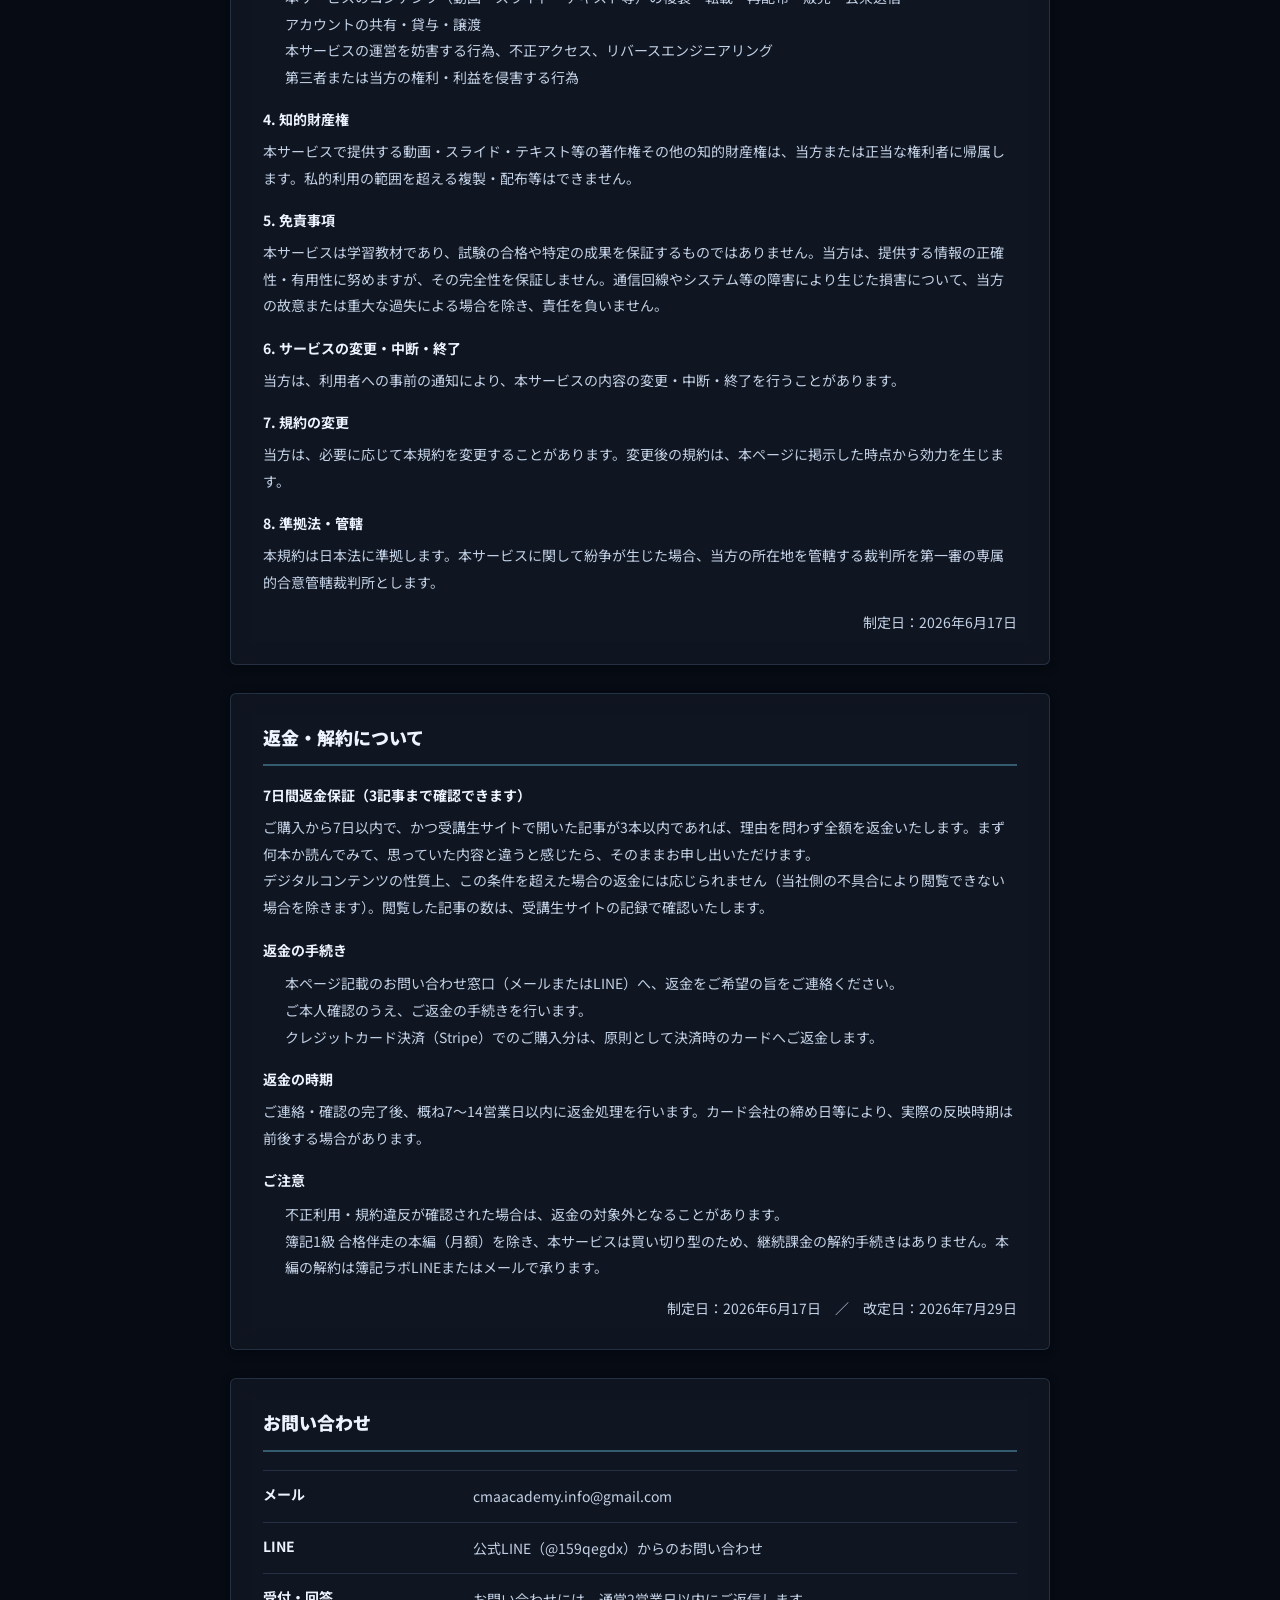
==== commit 4d665aed: "lp: 講義の視聴は在籍中のみの表記" ====
--- a/ai.html
+++ b/ai.html
@@ -2789,7 +2789,7 @@
         <h4>1. アカウント</h4>
         <p>本サービスは、ご決済の完了後に発行されるアカウントでご利用いただけます。ログイン情報の管理は利用者の責任で行うものとし、第三者への貸与・共有・譲渡はできません。</p>
         <h4>2. 料金・支払い</h4>
-        <p>利用者は、各講座に定める料金を所定の方法でお支払いいただきます。本サービスは原則として買い切り型です。ただし簿記1級 合格伴走の面談・LINEでの伴走は月額の自動継続課金（初回を含め最大18回）で、利用者は次回の請求日の前日までに申し出ることで解約でき、次回の請求から停止します。講義は解約後も引き続きご覧いただけます。</p>
+        <p>利用者は、各講座に定める料金を所定の方法でお支払いいただきます。本サービスは原則として買い切り型です。ただし簿記1級 合格伴走の面談・LINEでの伴走は月額の自動継続課金（初回を含め最大18回）で、利用者は次回の請求日の前日までに申し出ることで解約でき、次回の請求から停止します。講義の視聴・AI質問・面談は在籍中のみご利用いただけます。解約後も次回の請求日の前日まではご利用いただけ、学習記録は残り閲覧できます。再開された場合は続きからご利用いただけます。なお、モニター枠（一括）は合格までの伴走のため対象外です。</p>
         <h4>3. 禁止事項</h4>
         <p>利用者は、以下の行為を行ってはなりません。</p>
         <ul>
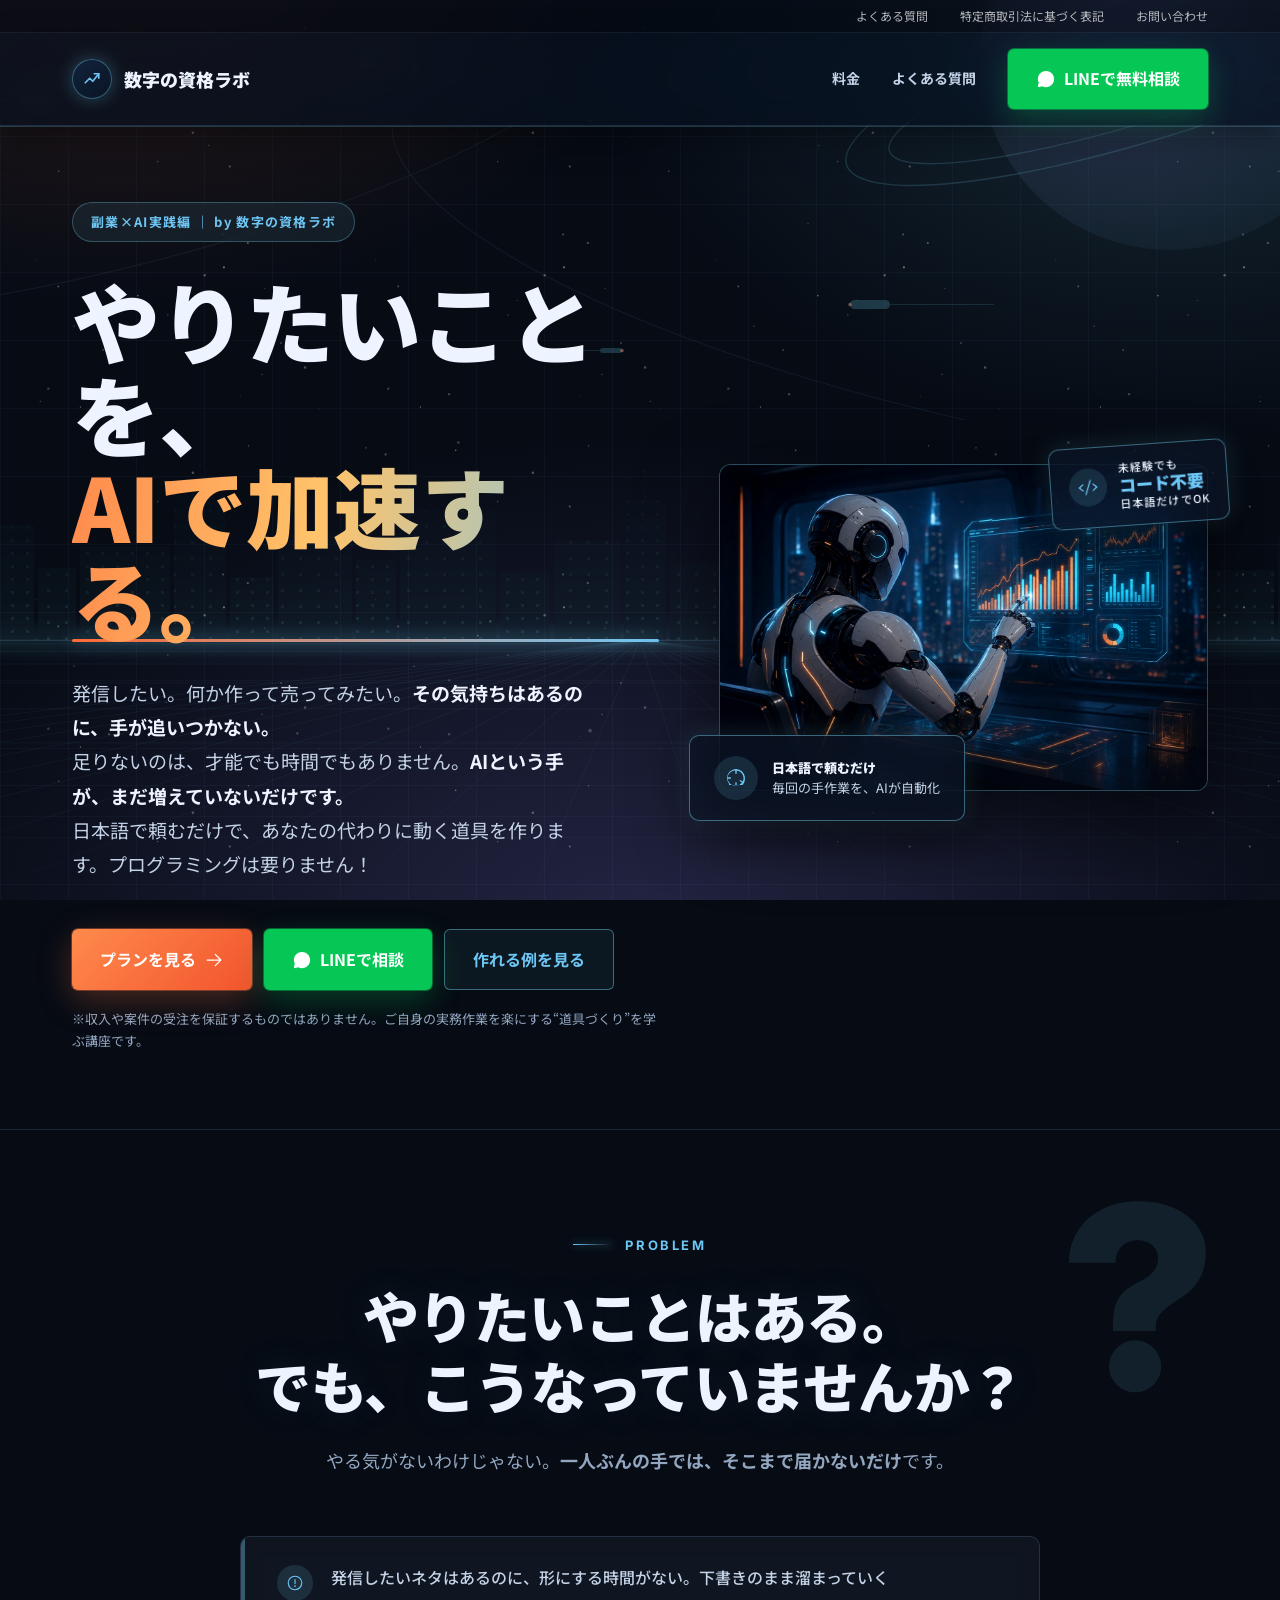
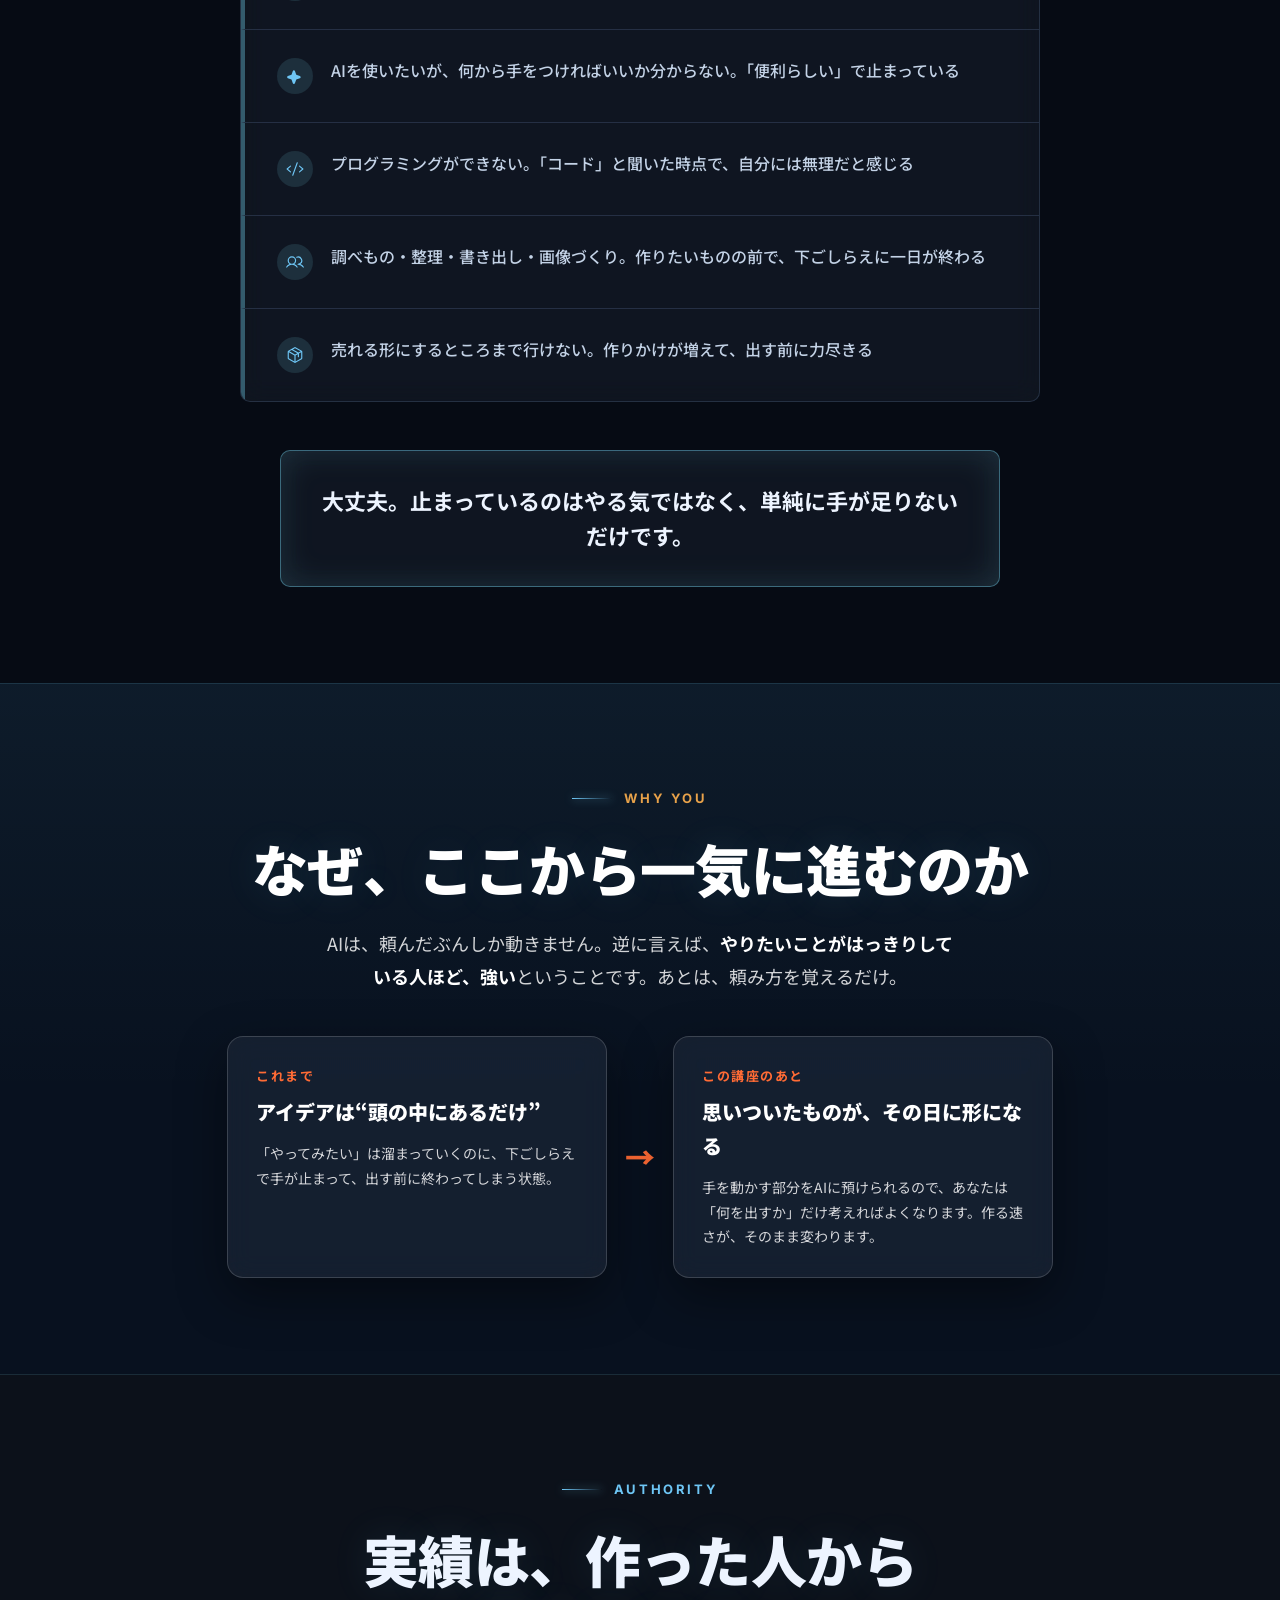
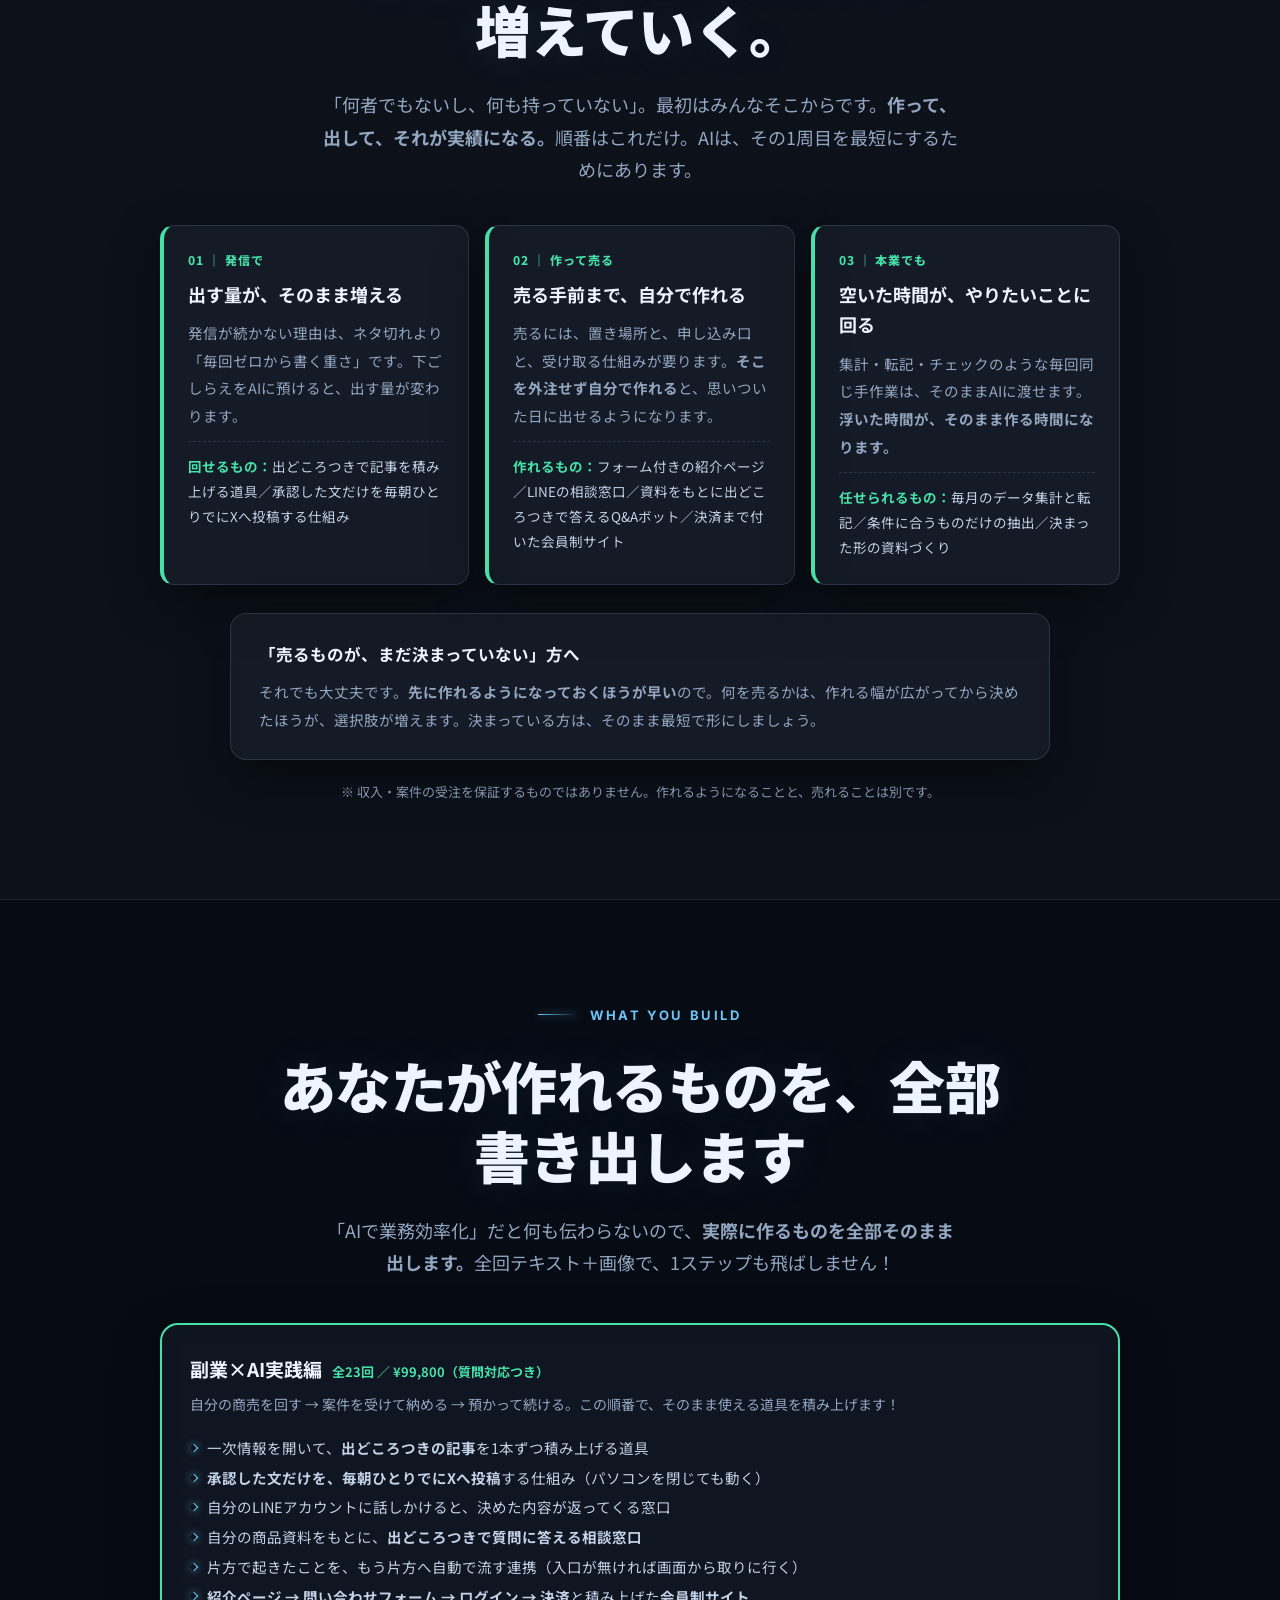
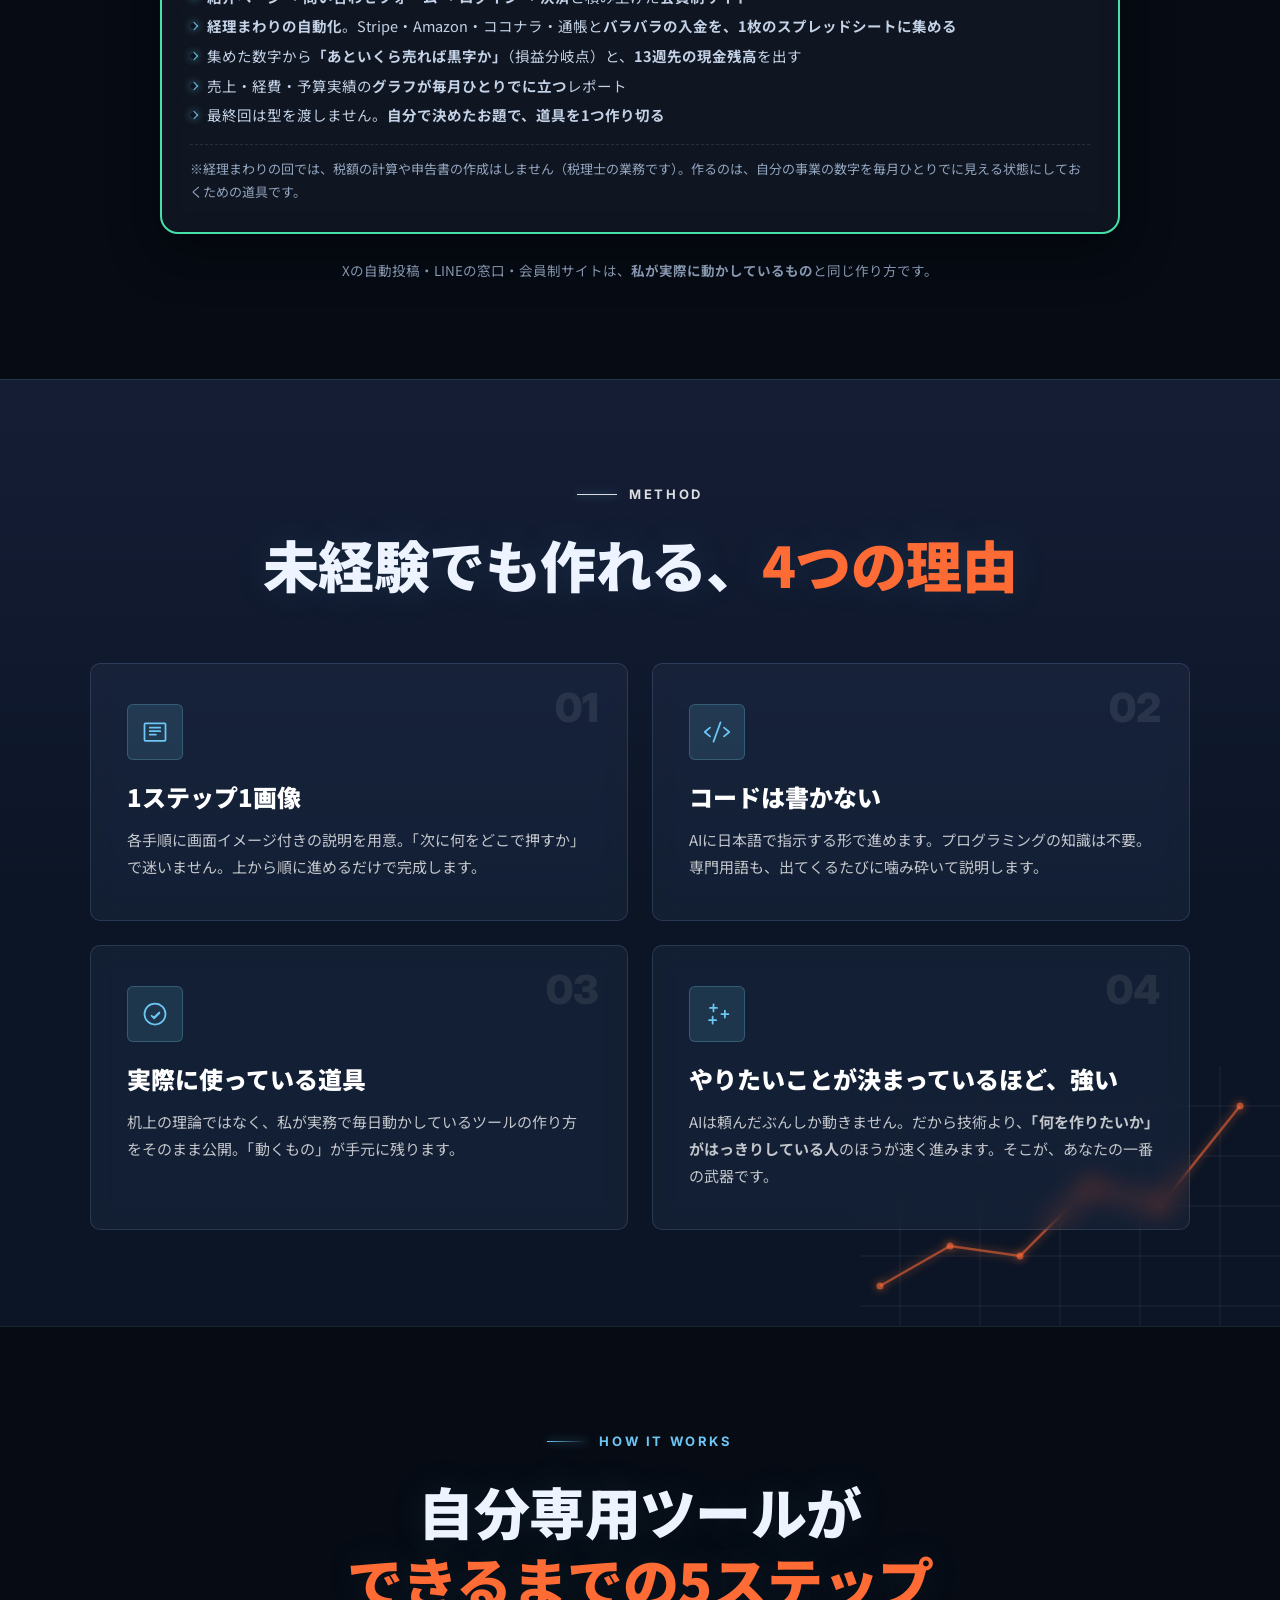
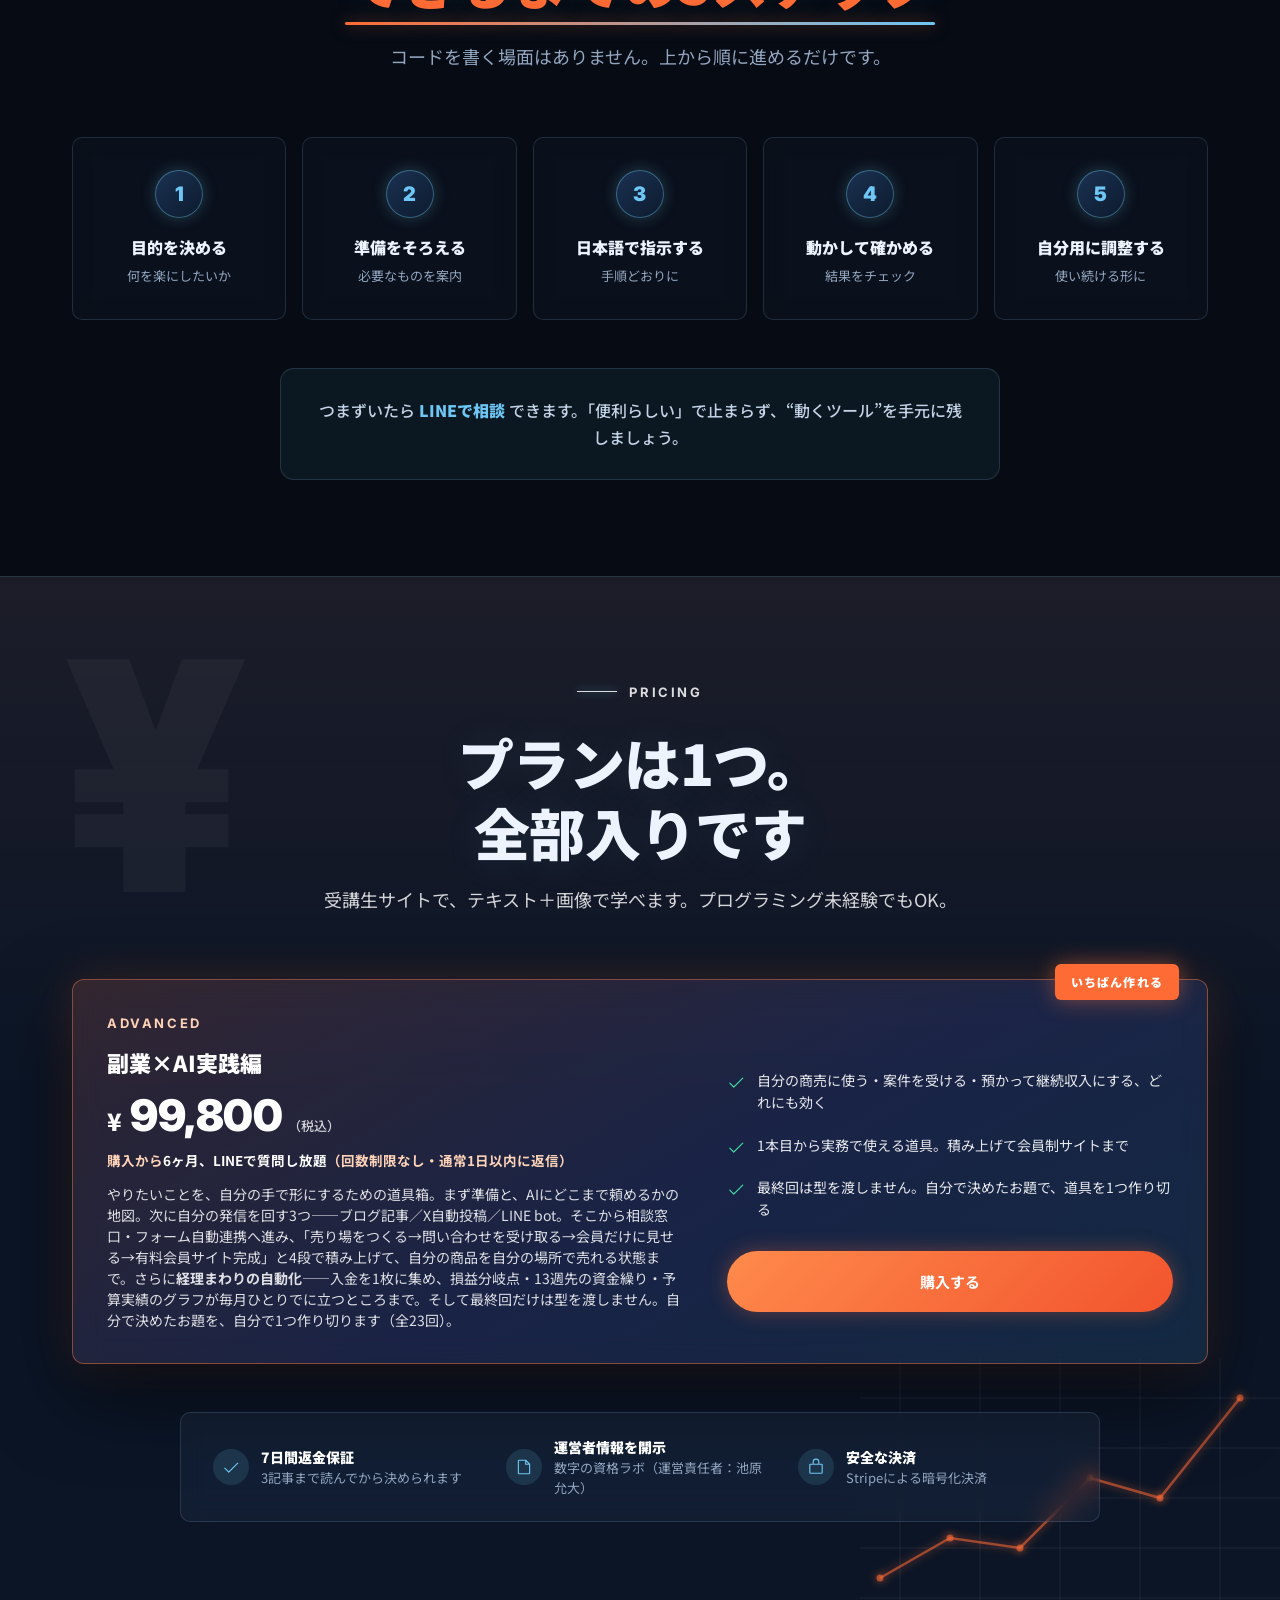
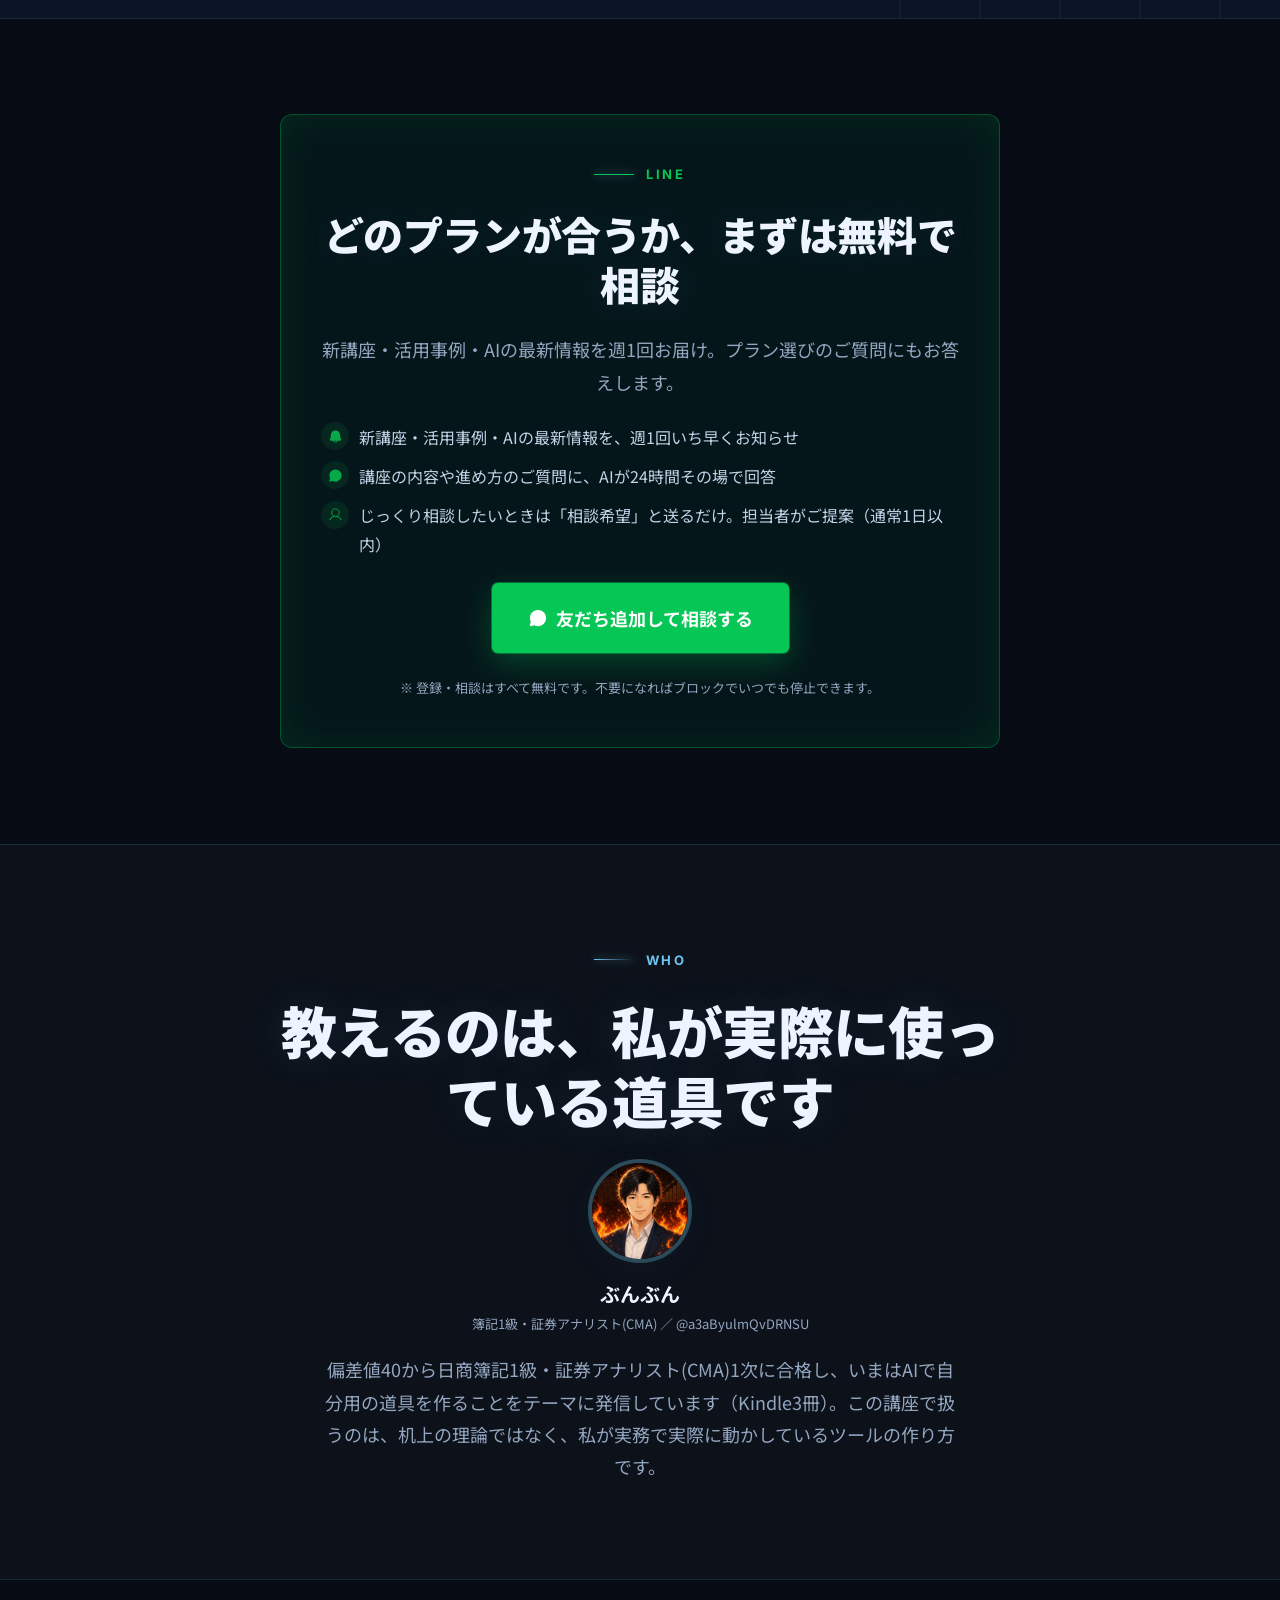
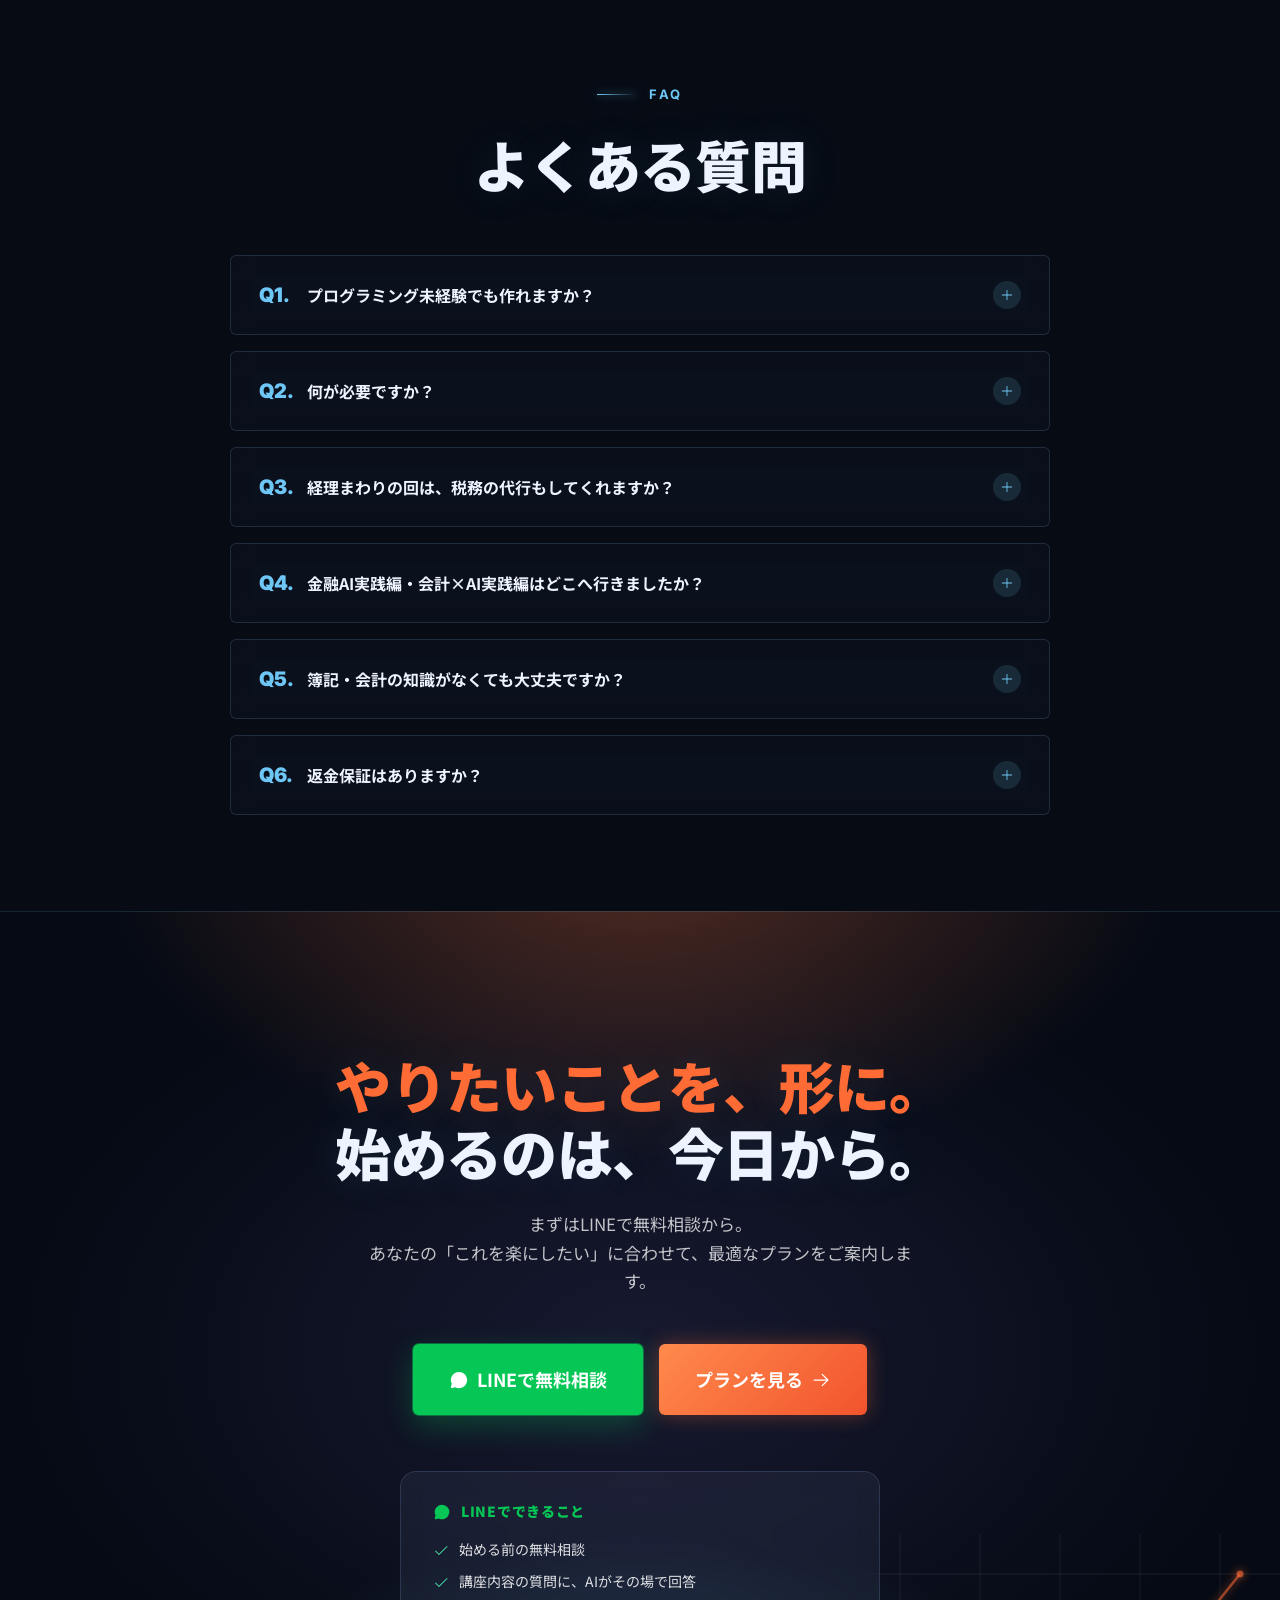
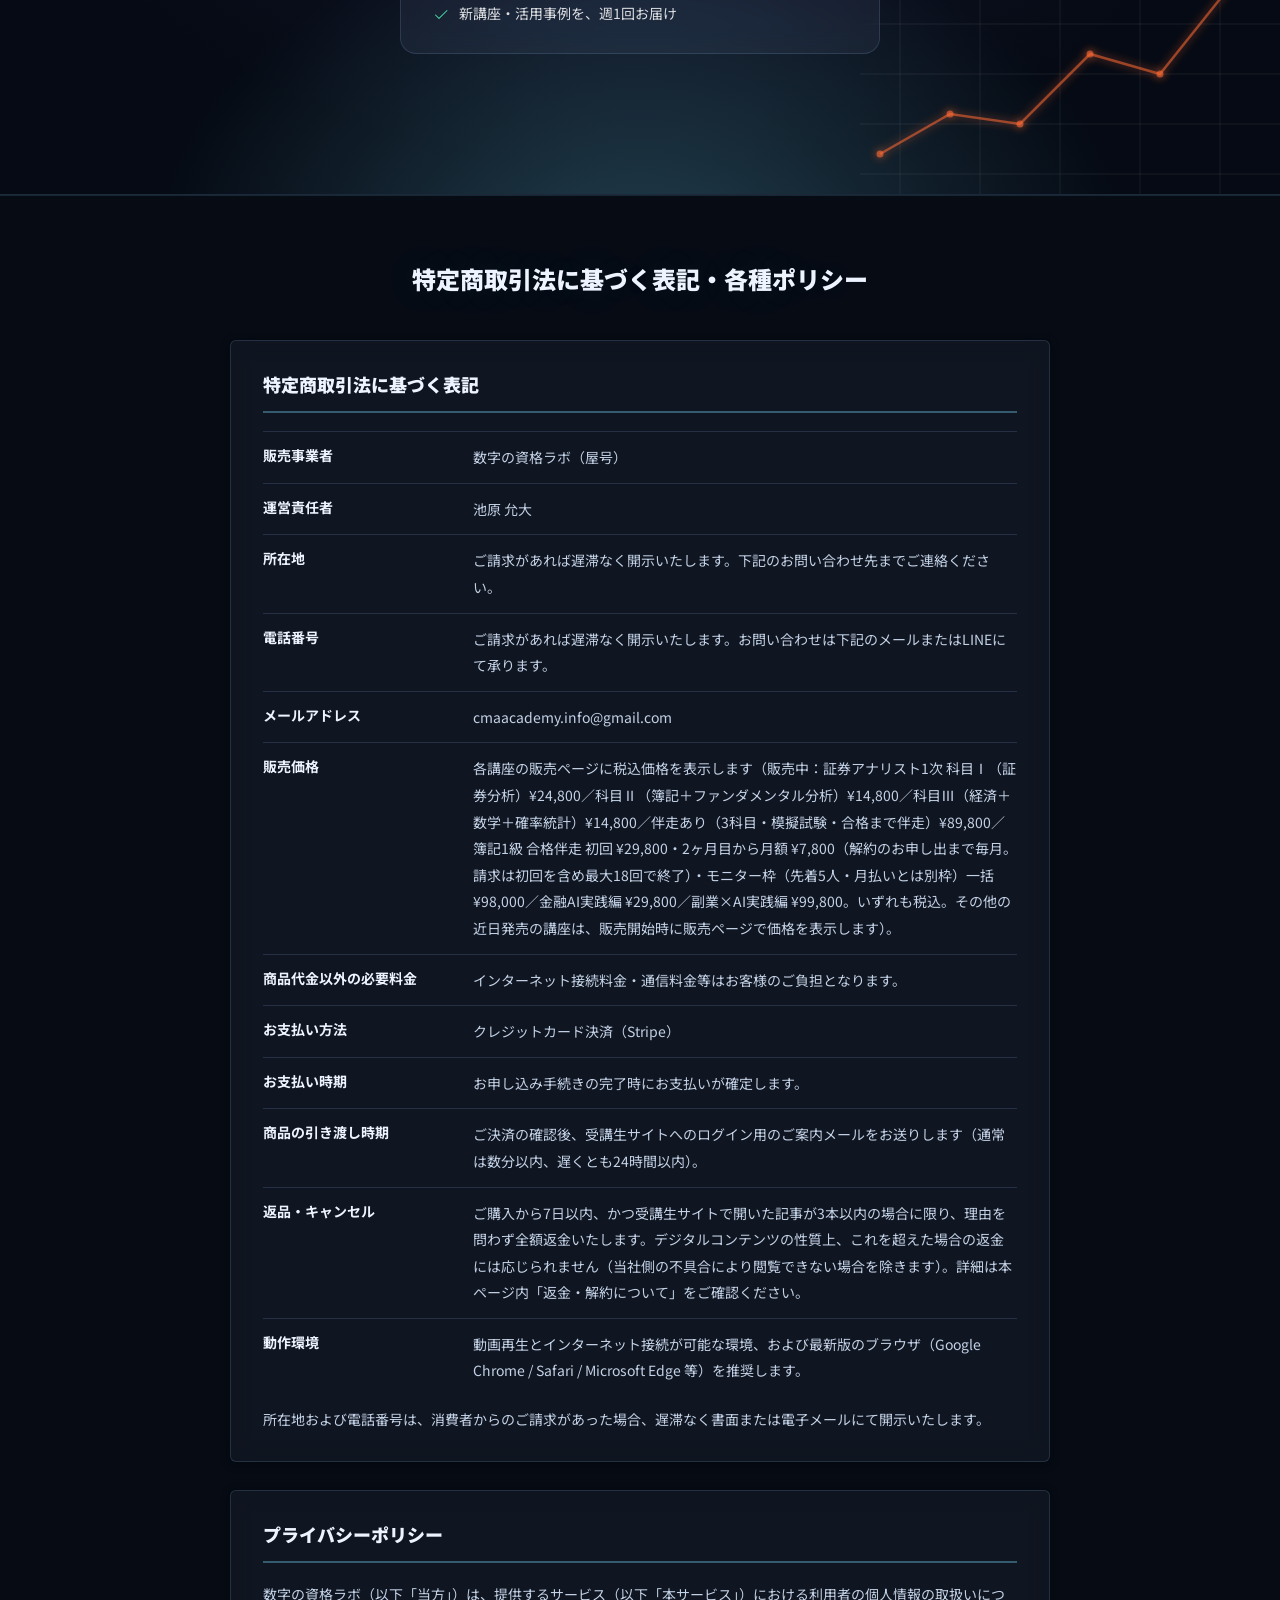
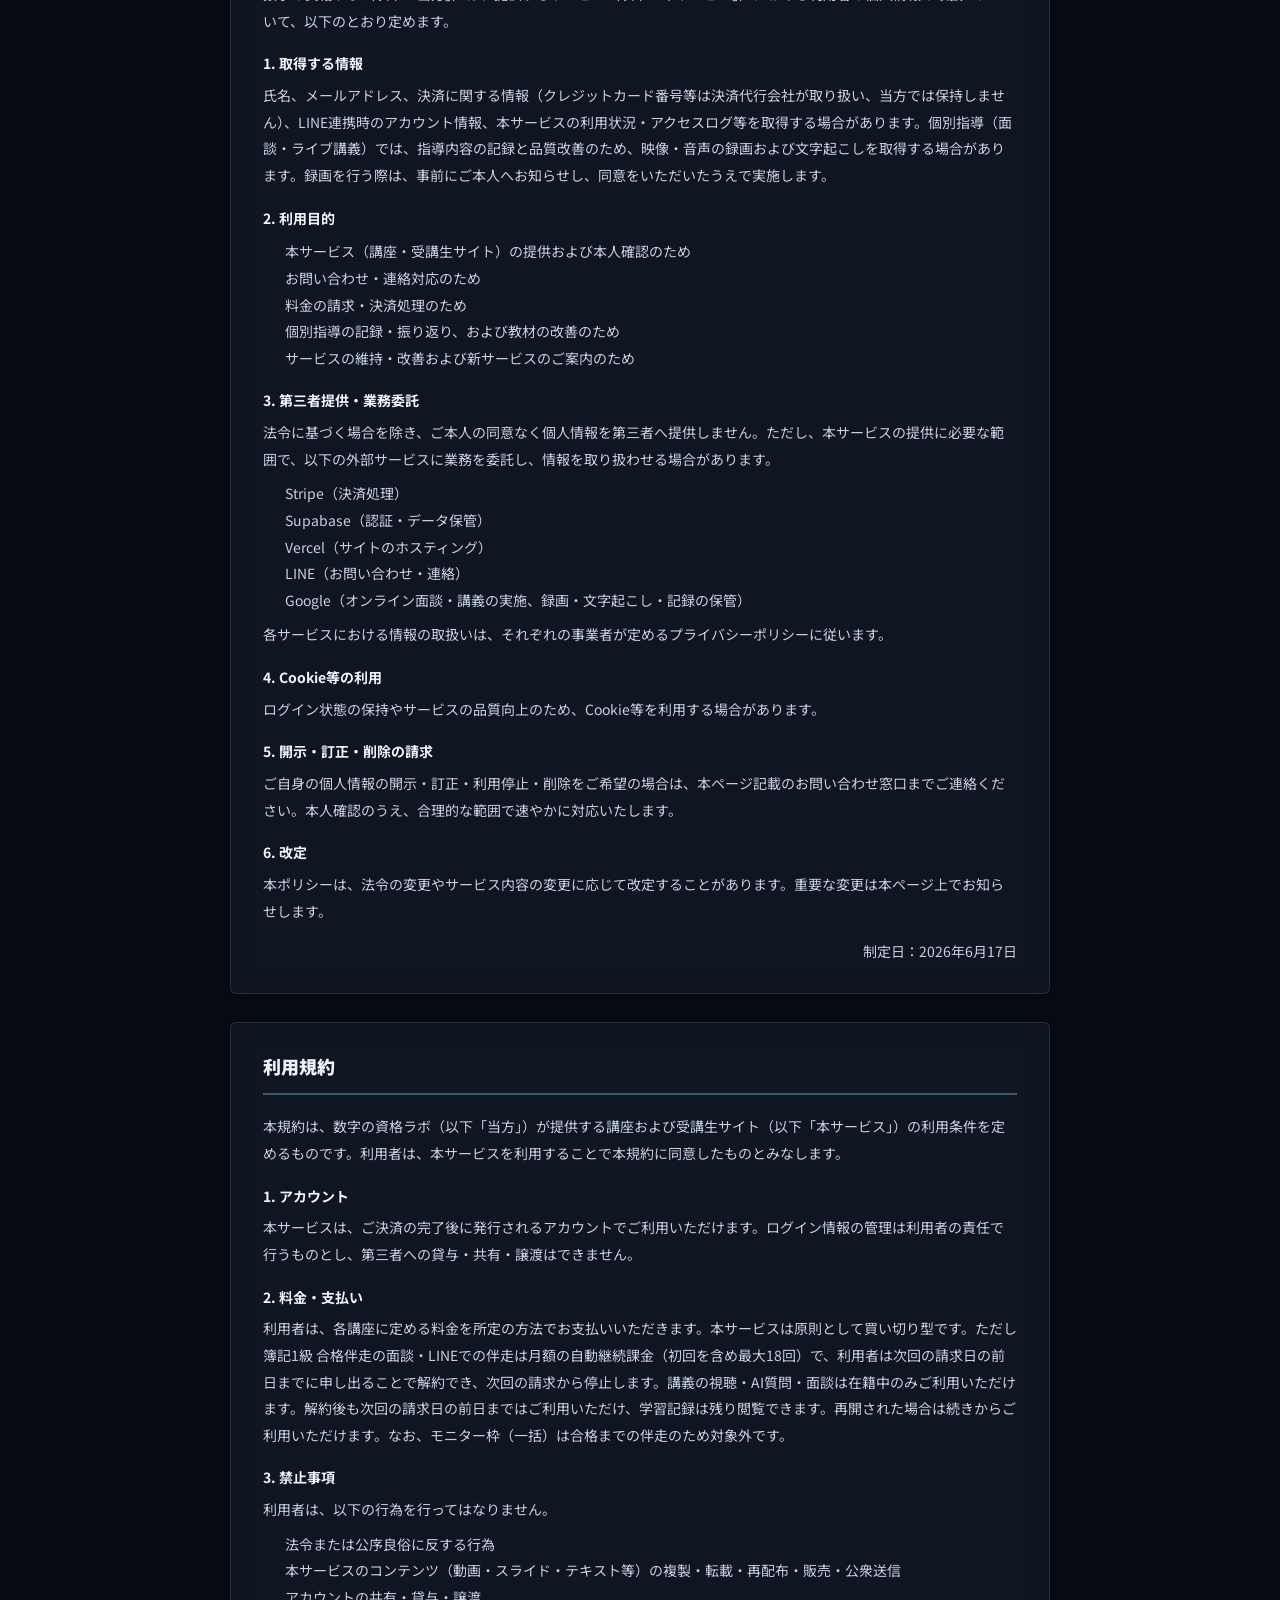
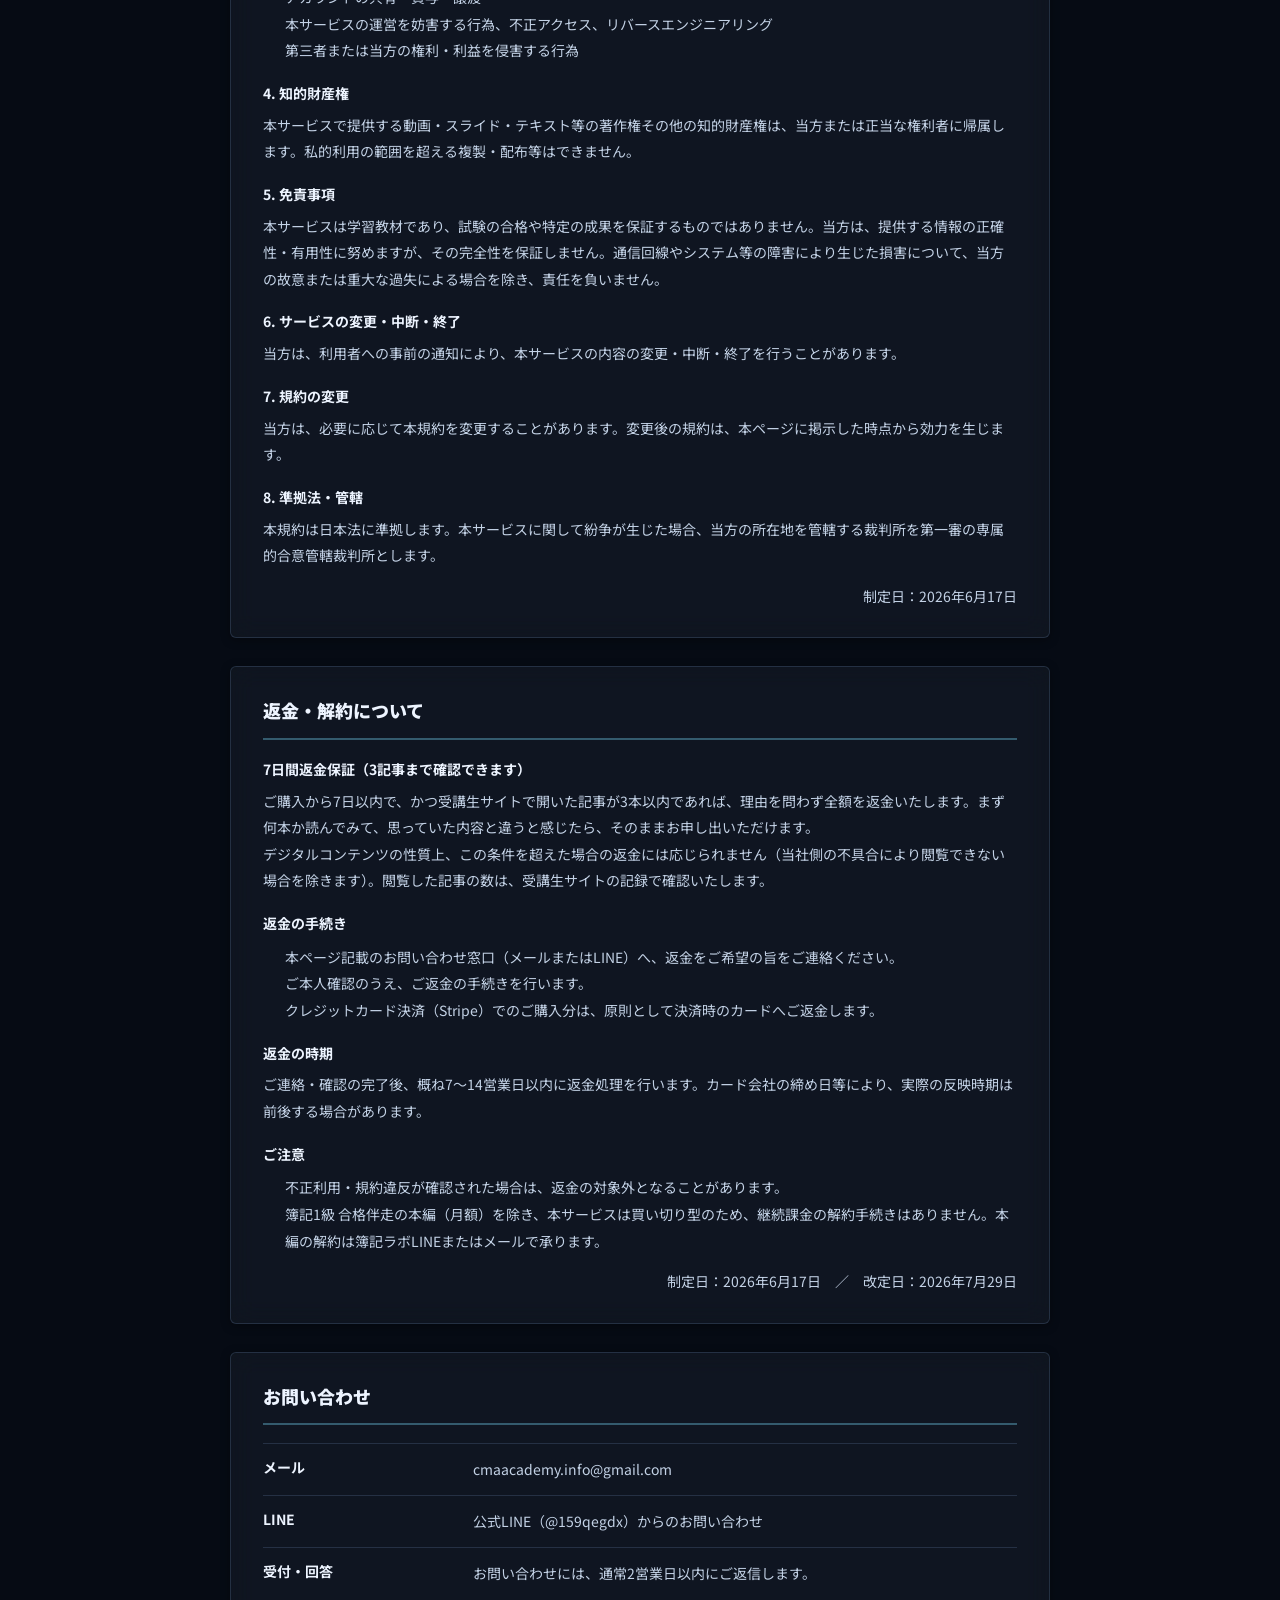
==== commit 0aae83b2: "lp(cma): sell CMA level 1 per exam subject plus coaching (2026-10-18 pricing) - pricing: 科目I ¥24,800" ====
--- a/ai.html
+++ b/ai.html
@@ -2732,7 +2732,7 @@
           <dt>メールアドレス</dt>
           <dd><a href="mailto:cmaacademy.info@gmail.com">cmaacademy.info@gmail.com</a></dd>
           <dt>販売価格</dt>
-          <dd>各講座の販売ページに税込価格を表示します（販売中：数学講座・確率統計講座 各 ¥4,500／簿記 ¥9,900／経済 ¥19,800／ファンダメンタル分析・ファイナンス・ガバナンス ¥12,800／科目Ⅱ（ファンダメンタル分析）パック ¥19,800／科目Ⅲ（経済・数学・統計）パック ¥26,800／全講義 見放題パス ¥29,800・追加オプション「1次合格サポート」¥19,800／簿記1級 合格伴走 初回 ¥29,800・2ヶ月目から月額 ¥7,800（解約のお申し出まで毎月。請求は初回を含め最大18回で終了）・モニター枠（先着5人・月払いとは別枠）一括 ¥98,000／金融AI実践編 ¥29,800／副業×AI実践編 ¥99,800。いずれも税込。その他の近日発売の講座は、販売開始時に販売ページで価格を表示します）。</dd>
+          <dd>各講座の販売ページに税込価格を表示します（販売中：証券アナリスト1次 科目Ⅰ（証券分析）¥24,800／科目Ⅱ（簿記＋ファンダメンタル分析）¥14,800／科目Ⅲ（経済＋数学＋確率統計）¥14,800／伴走あり（3科目・模擬試験・合格まで伴走）¥89,800／簿記1級 合格伴走 初回 ¥29,800・2ヶ月目から月額 ¥7,800（解約のお申し出まで毎月。請求は初回を含め最大18回で終了）・モニター枠（先着5人・月払いとは別枠）一括 ¥98,000／金融AI実践編 ¥29,800／副業×AI実践編 ¥99,800。いずれも税込。その他の近日発売の講座は、販売開始時に販売ページで価格を表示します）。</dd>
           <dt>商品代金以外の必要料金</dt>
           <dd>インターネット接続料金・通信料金等はお客様のご負担となります。</dd>
           <dt>お支払い方法</dt>
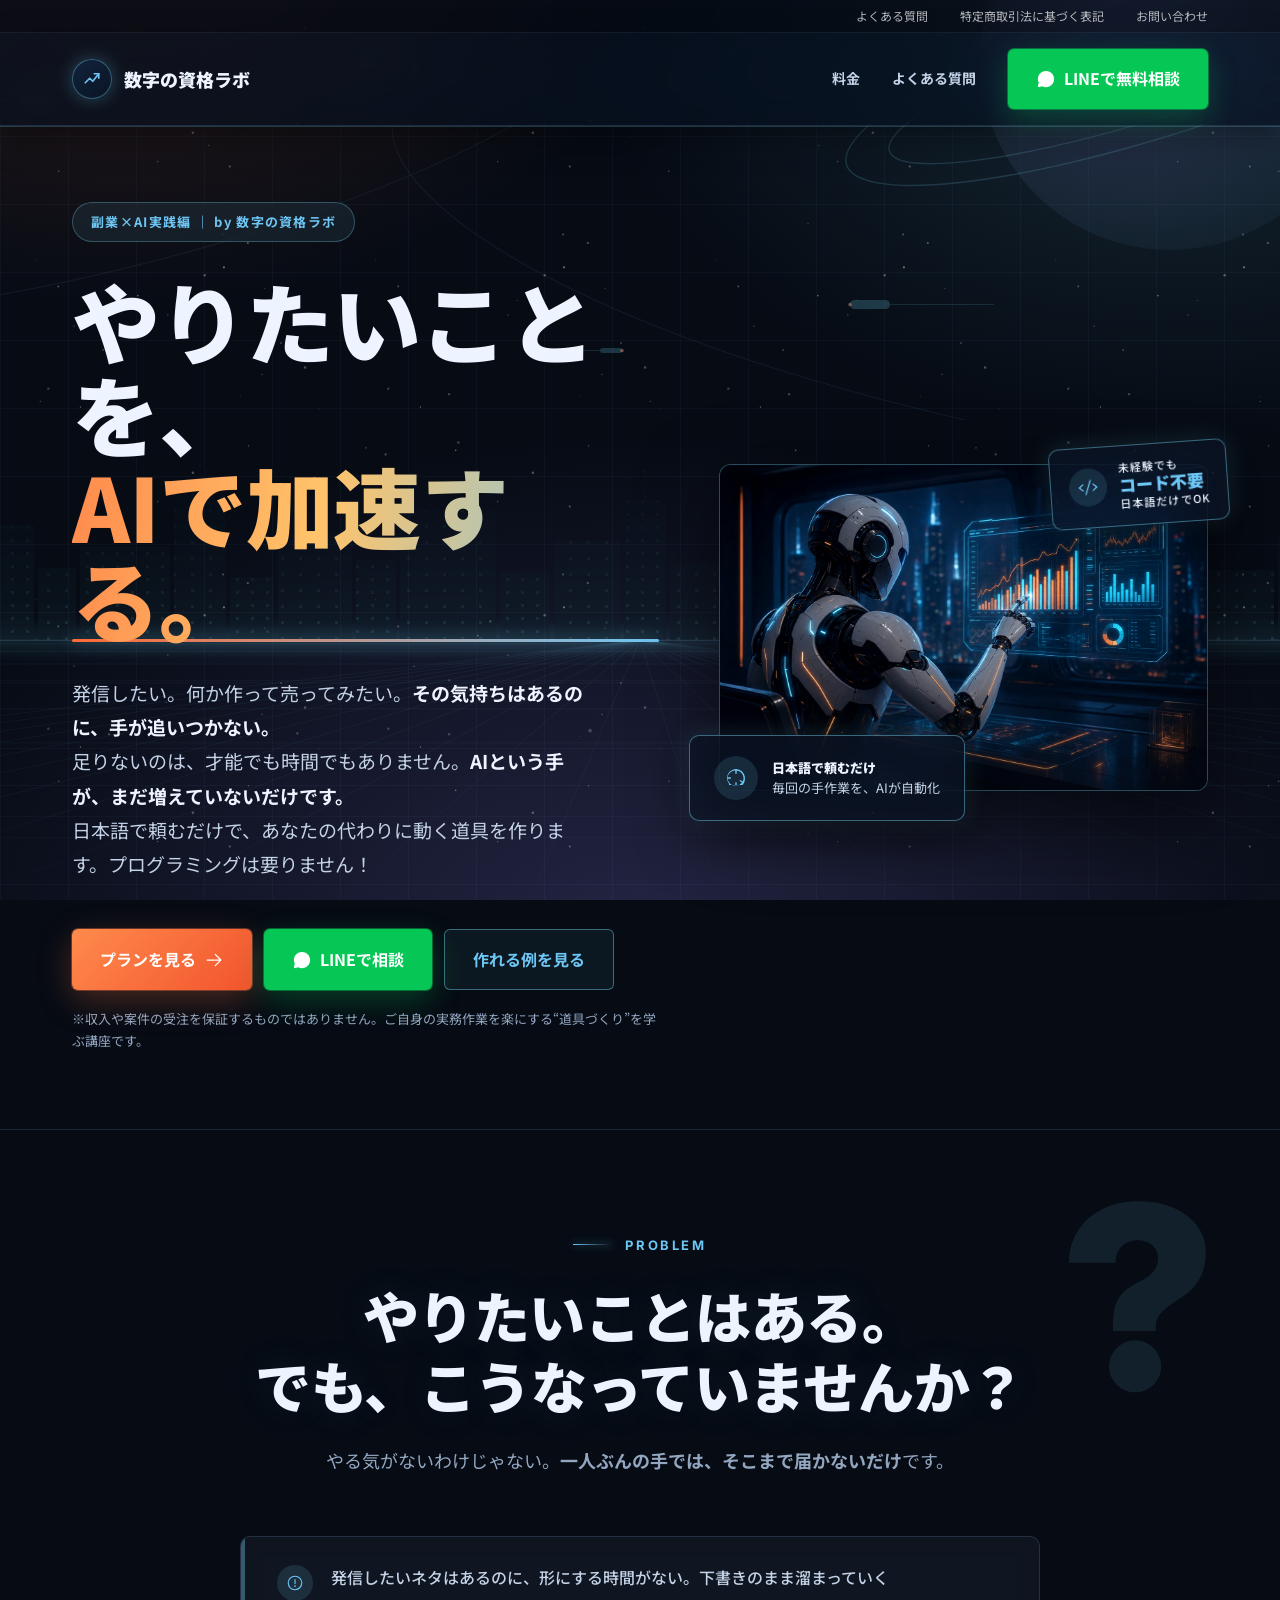
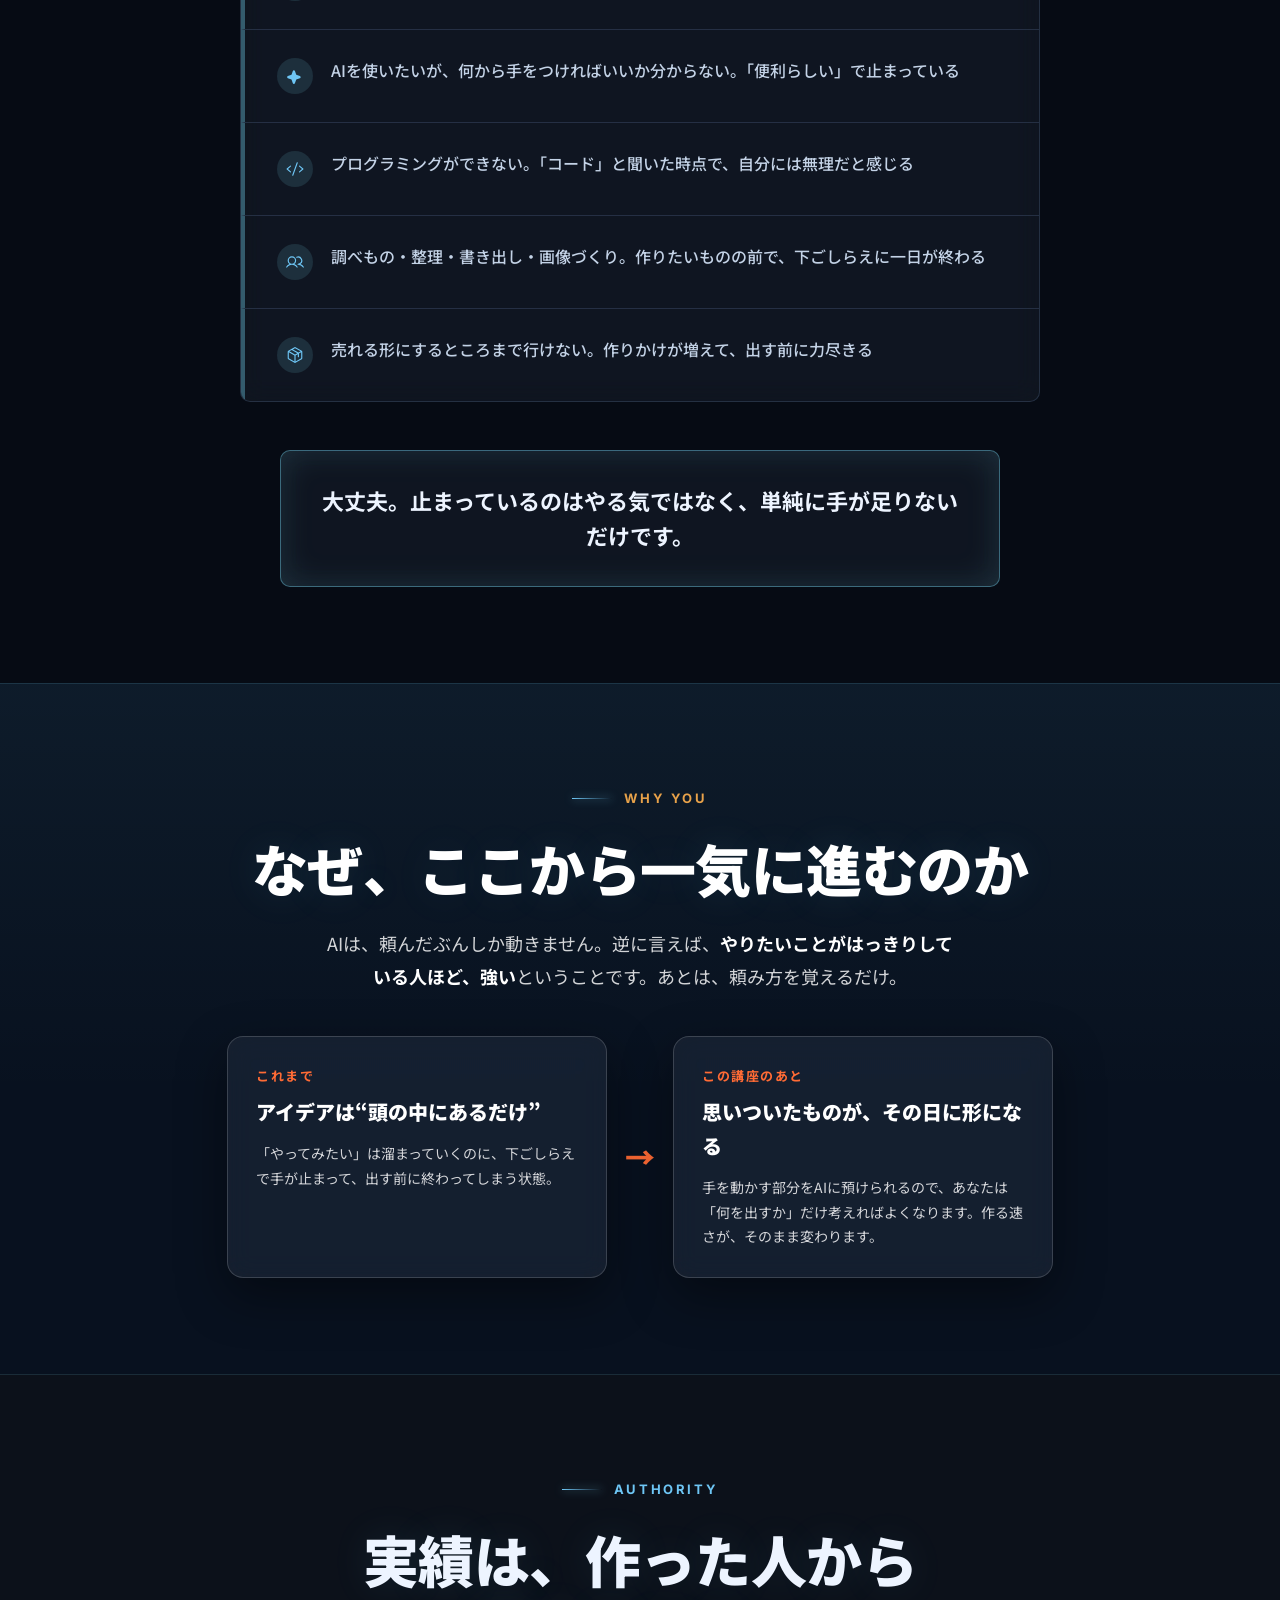
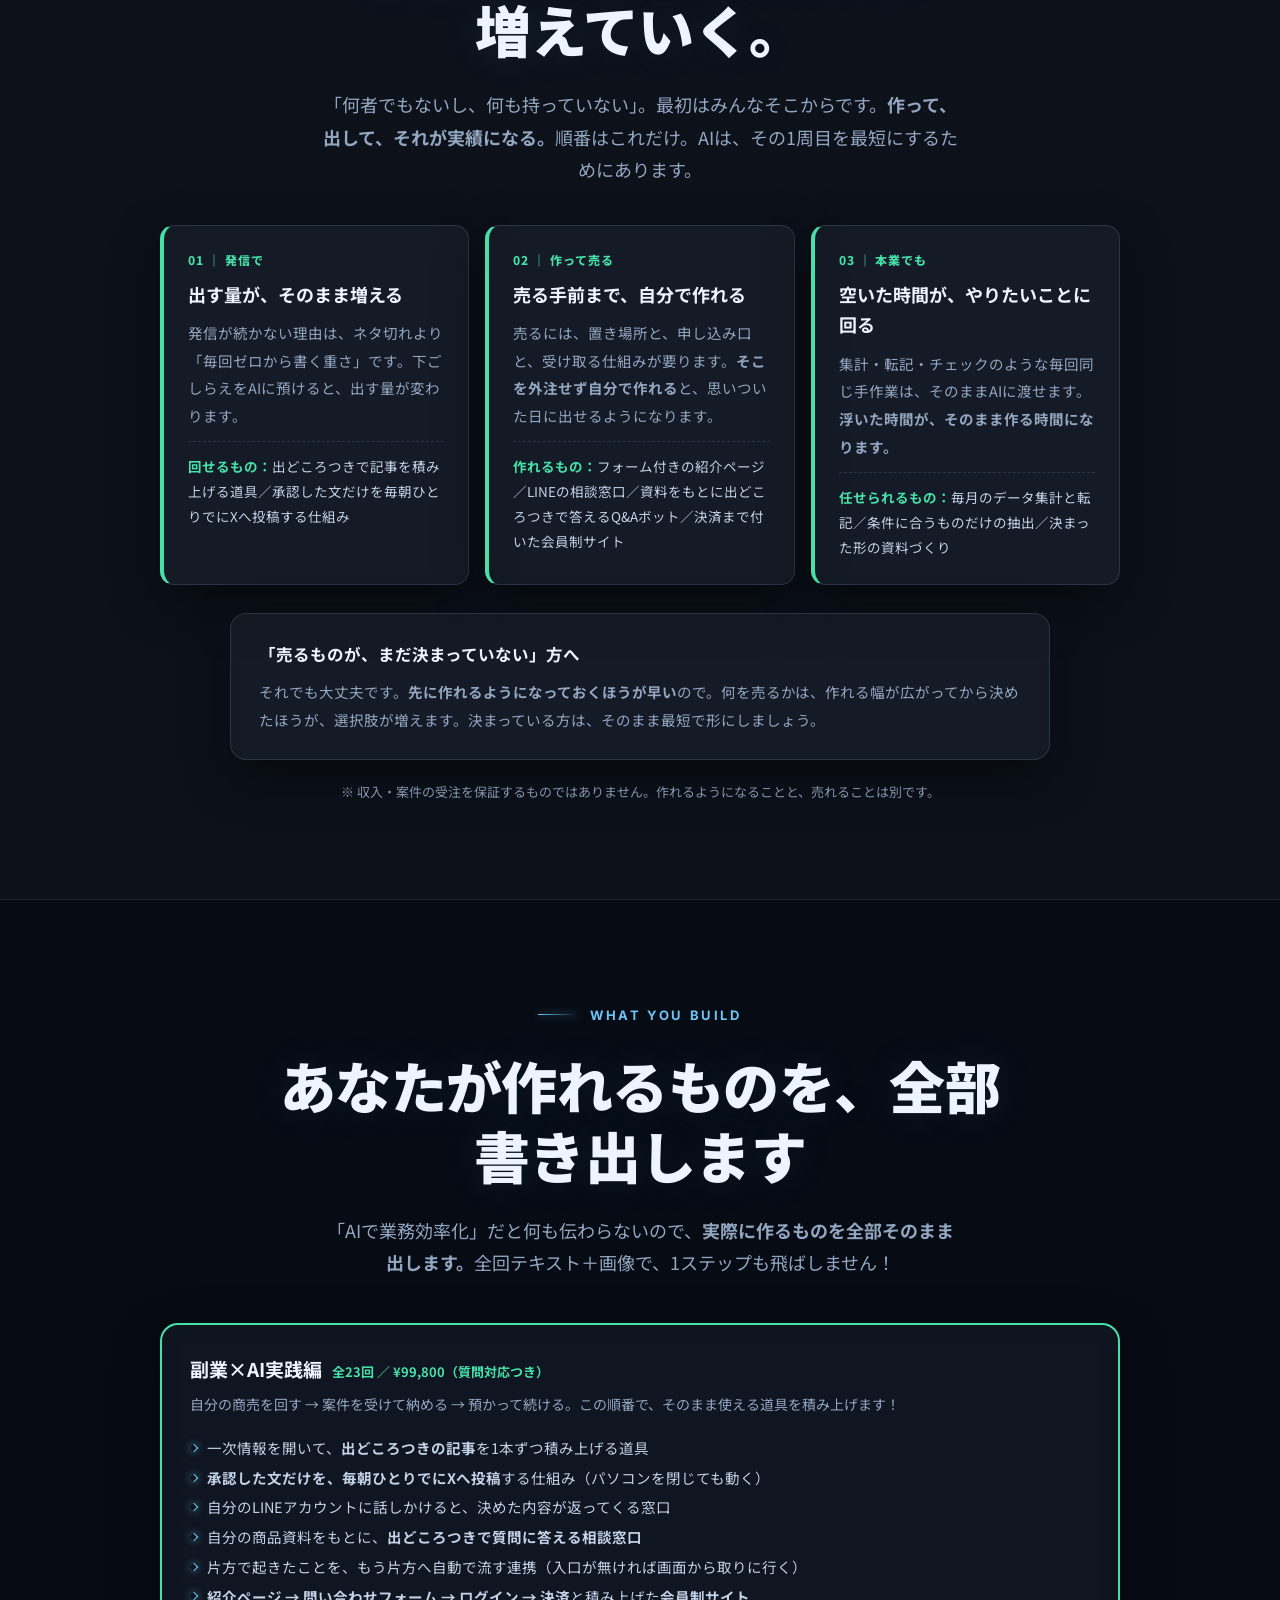
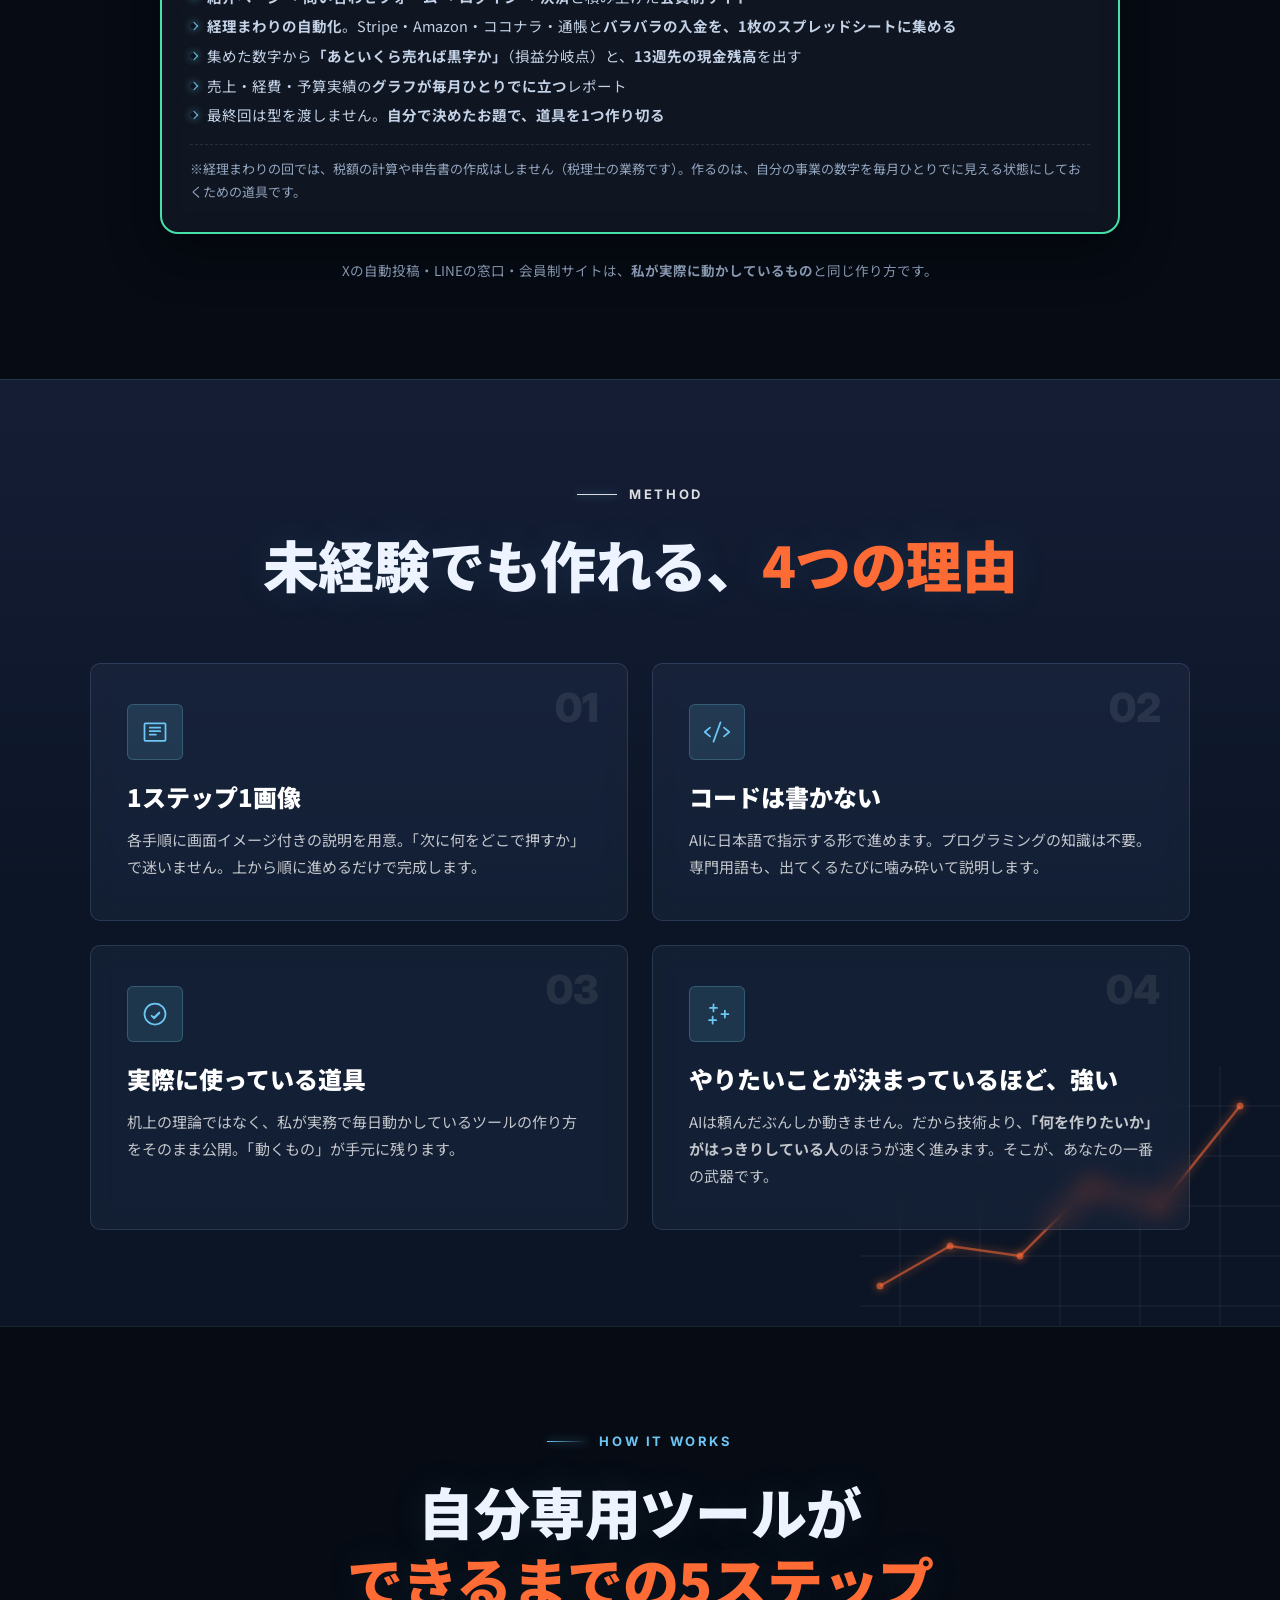
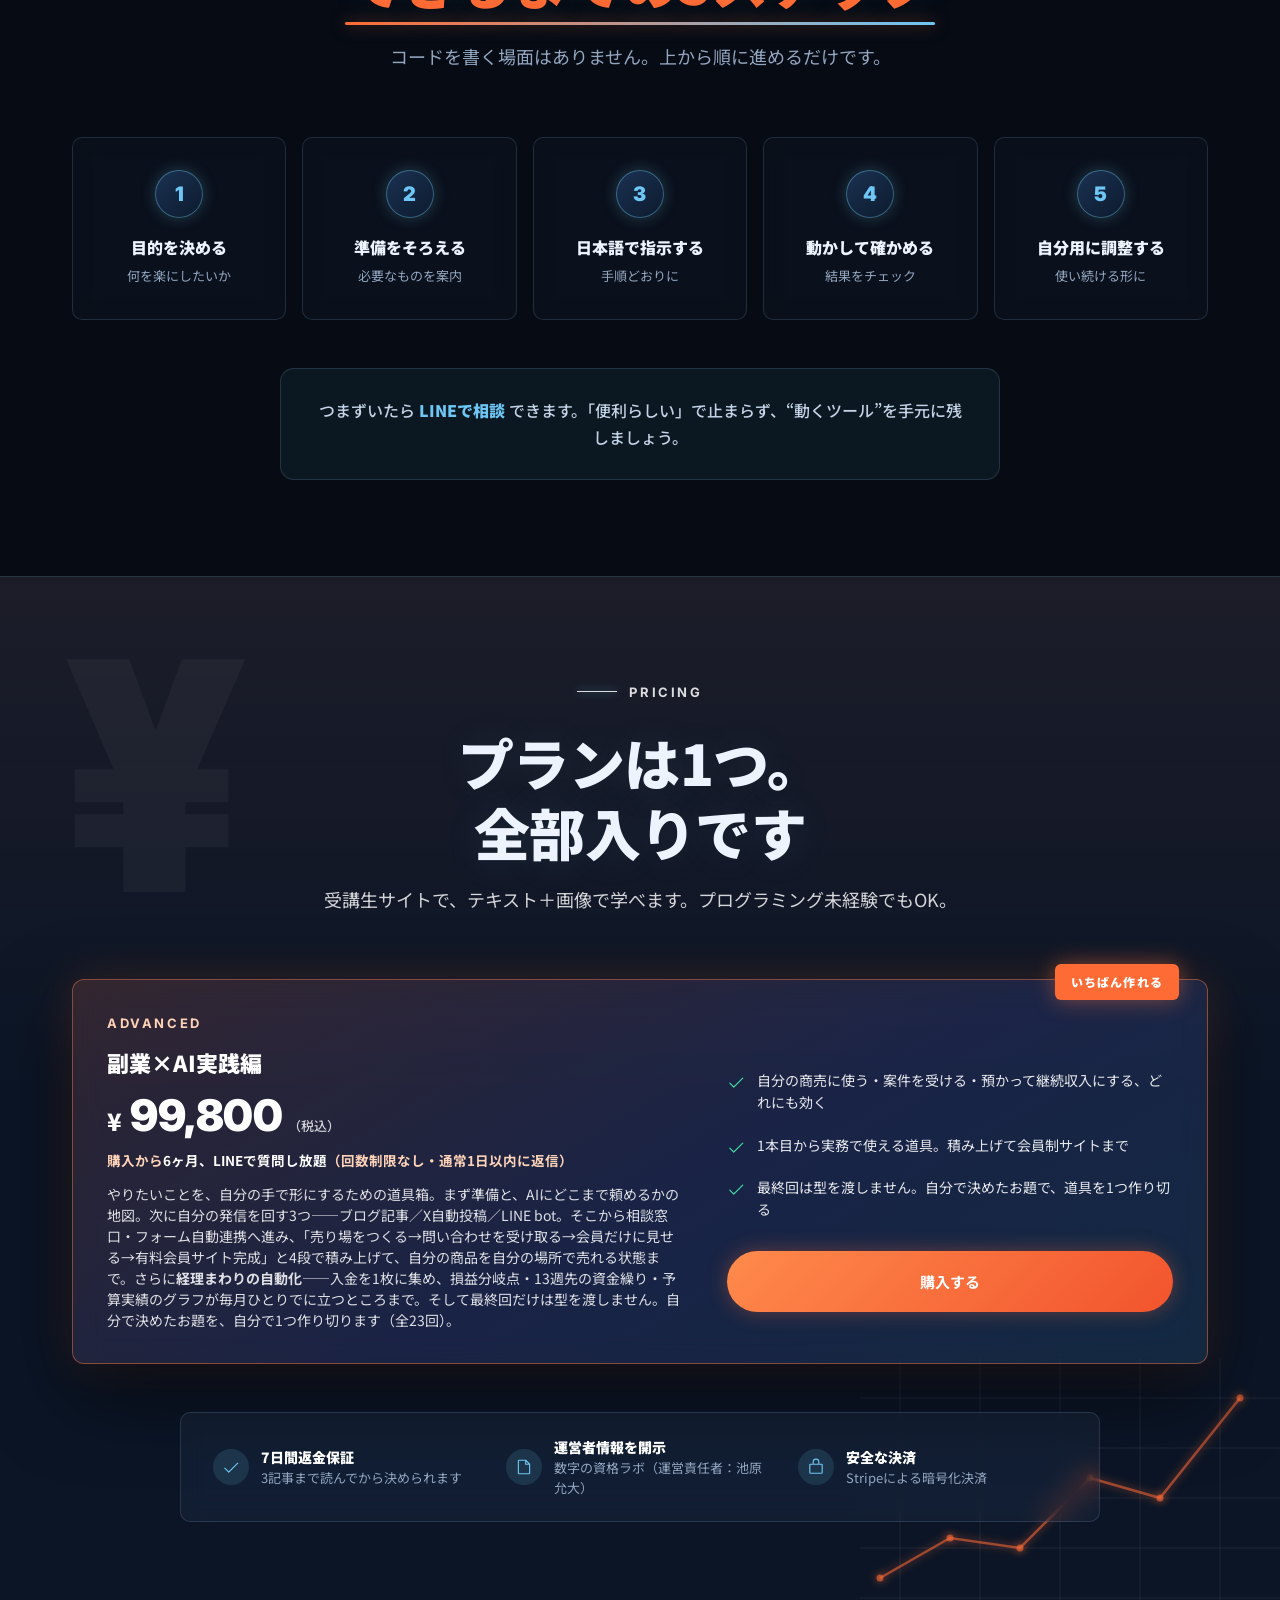
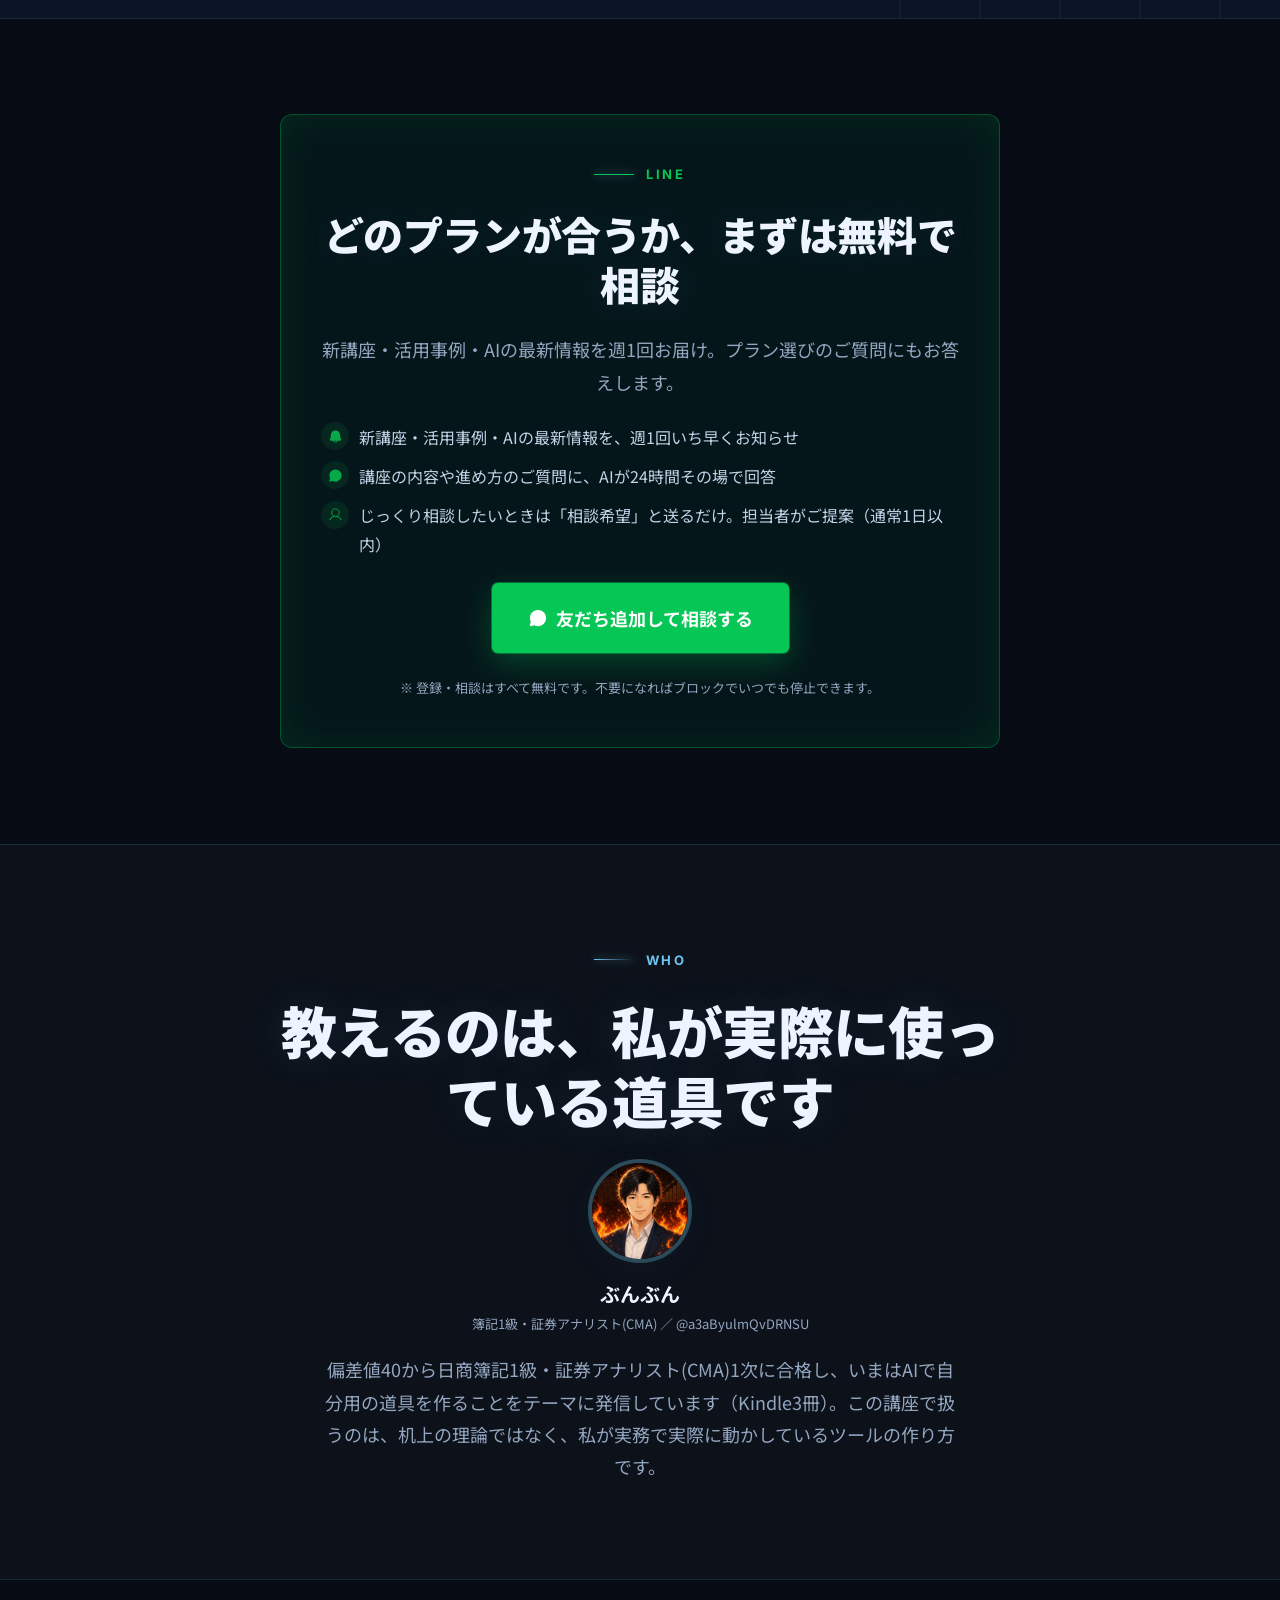
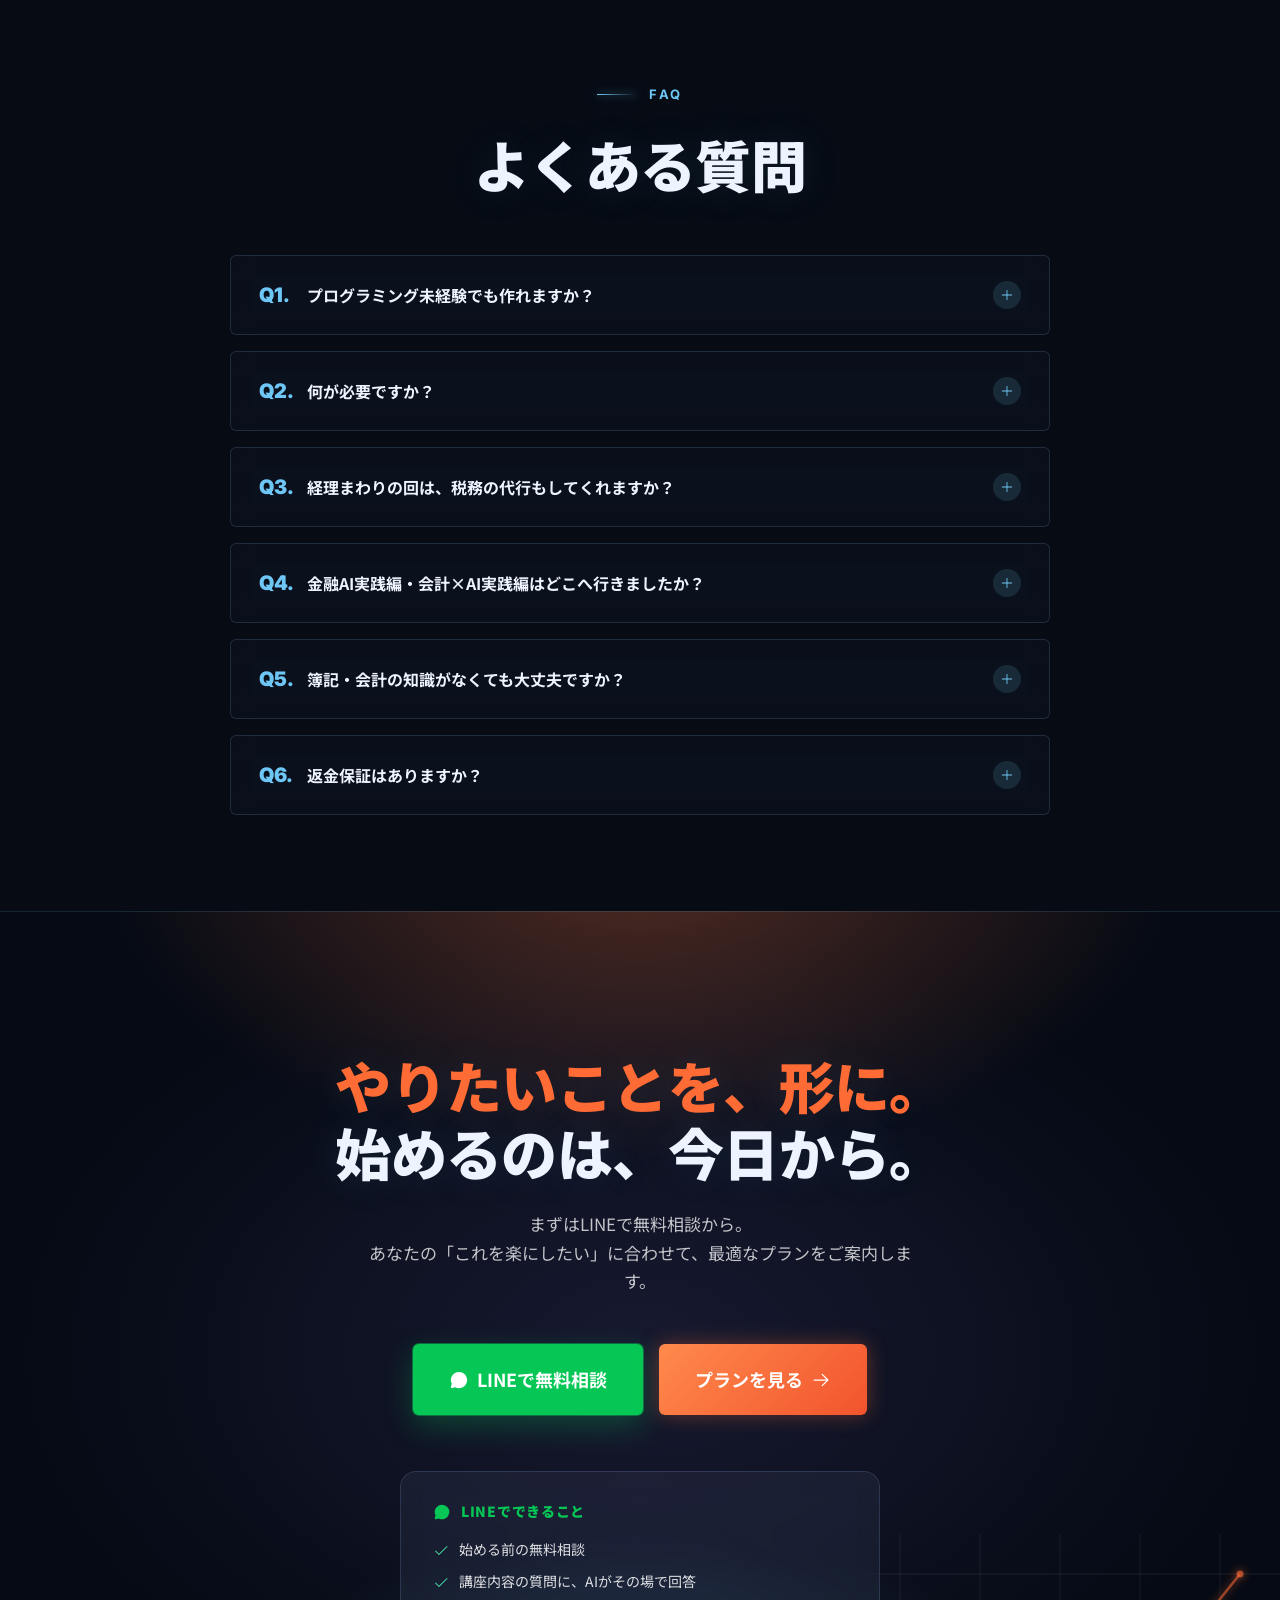
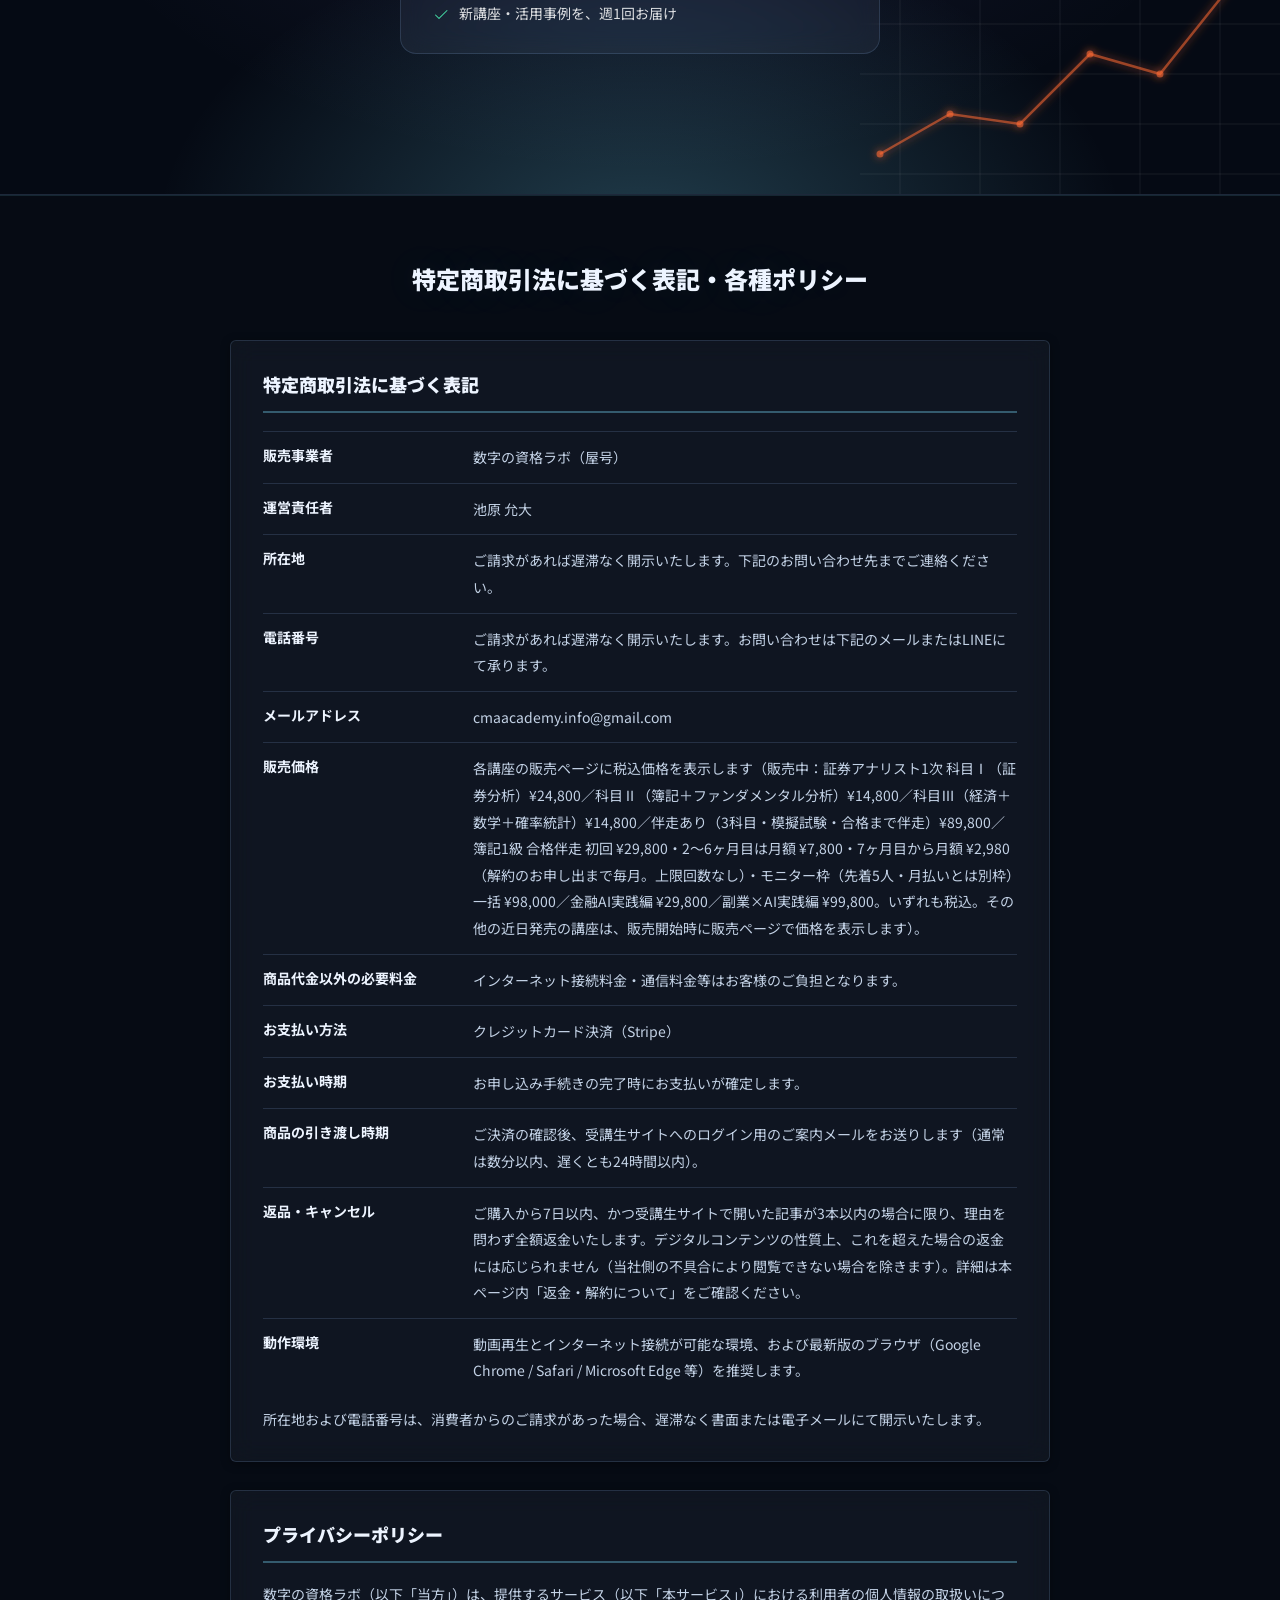
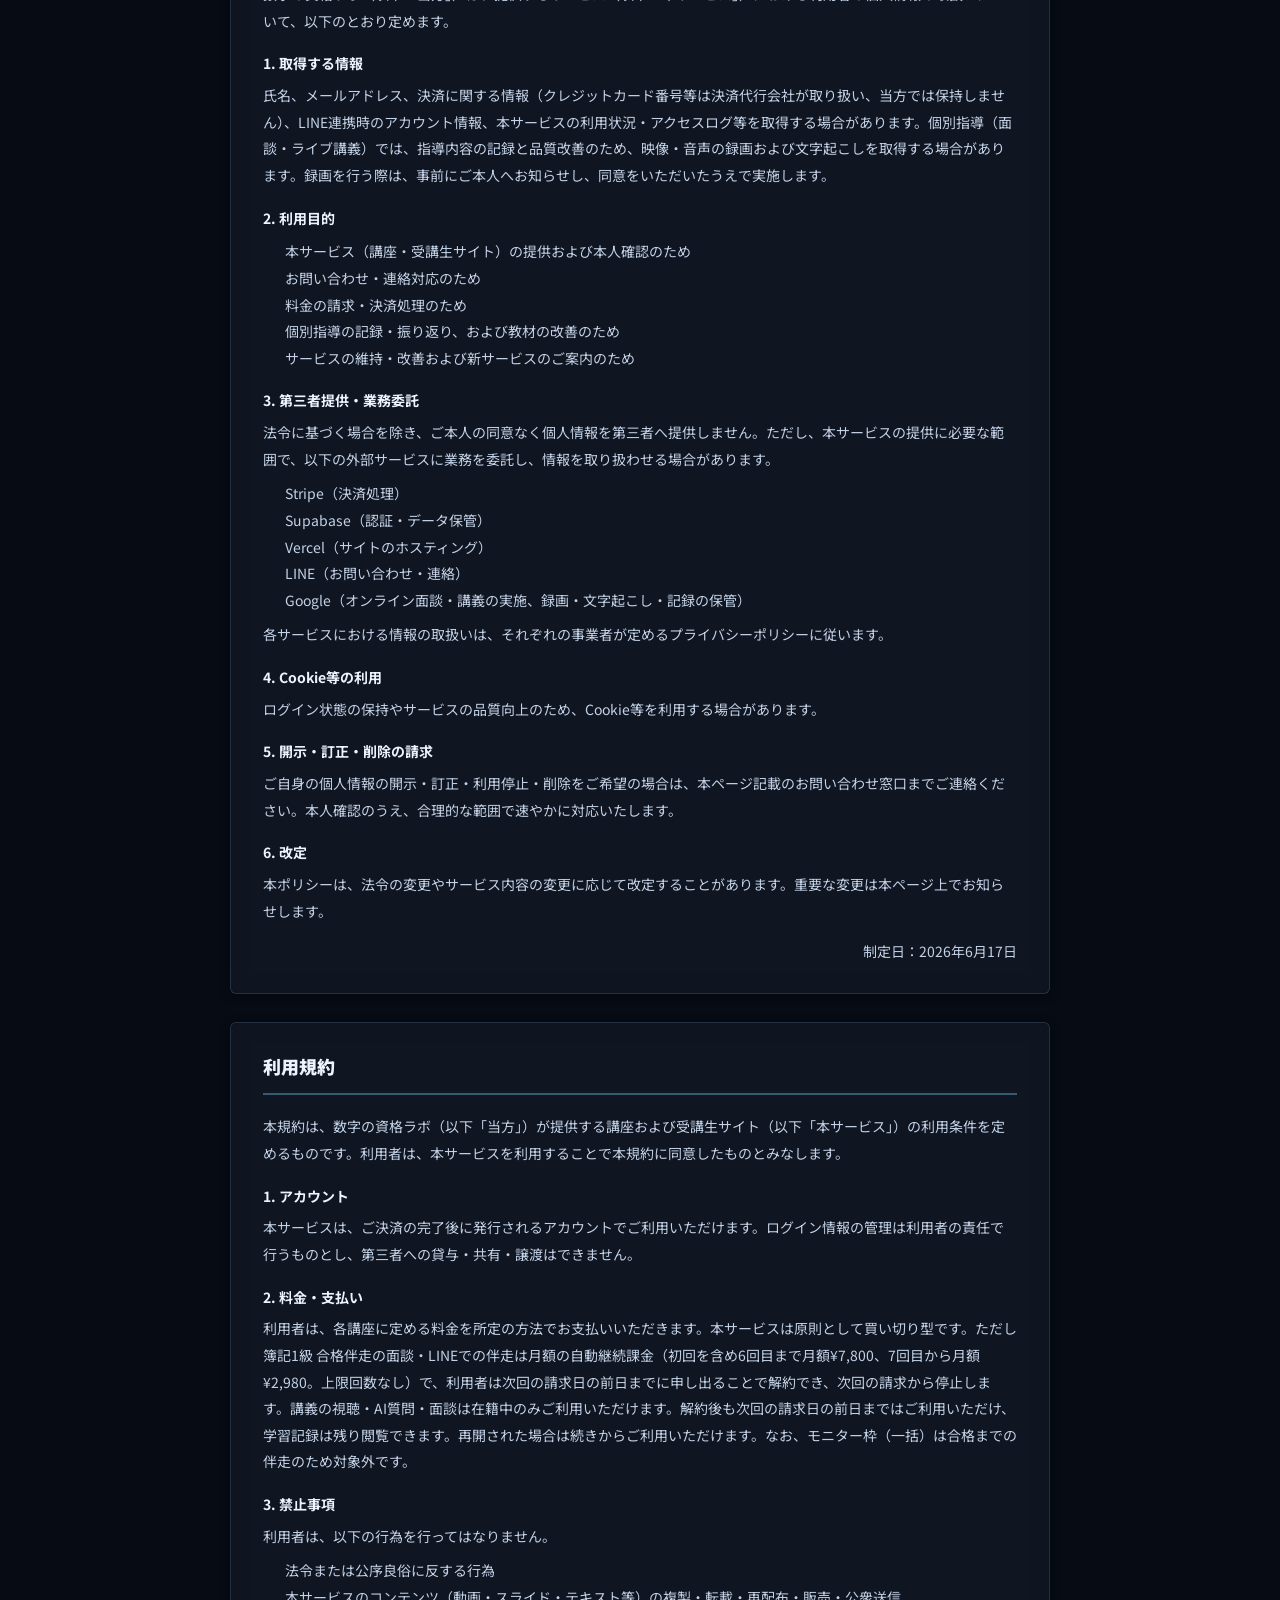
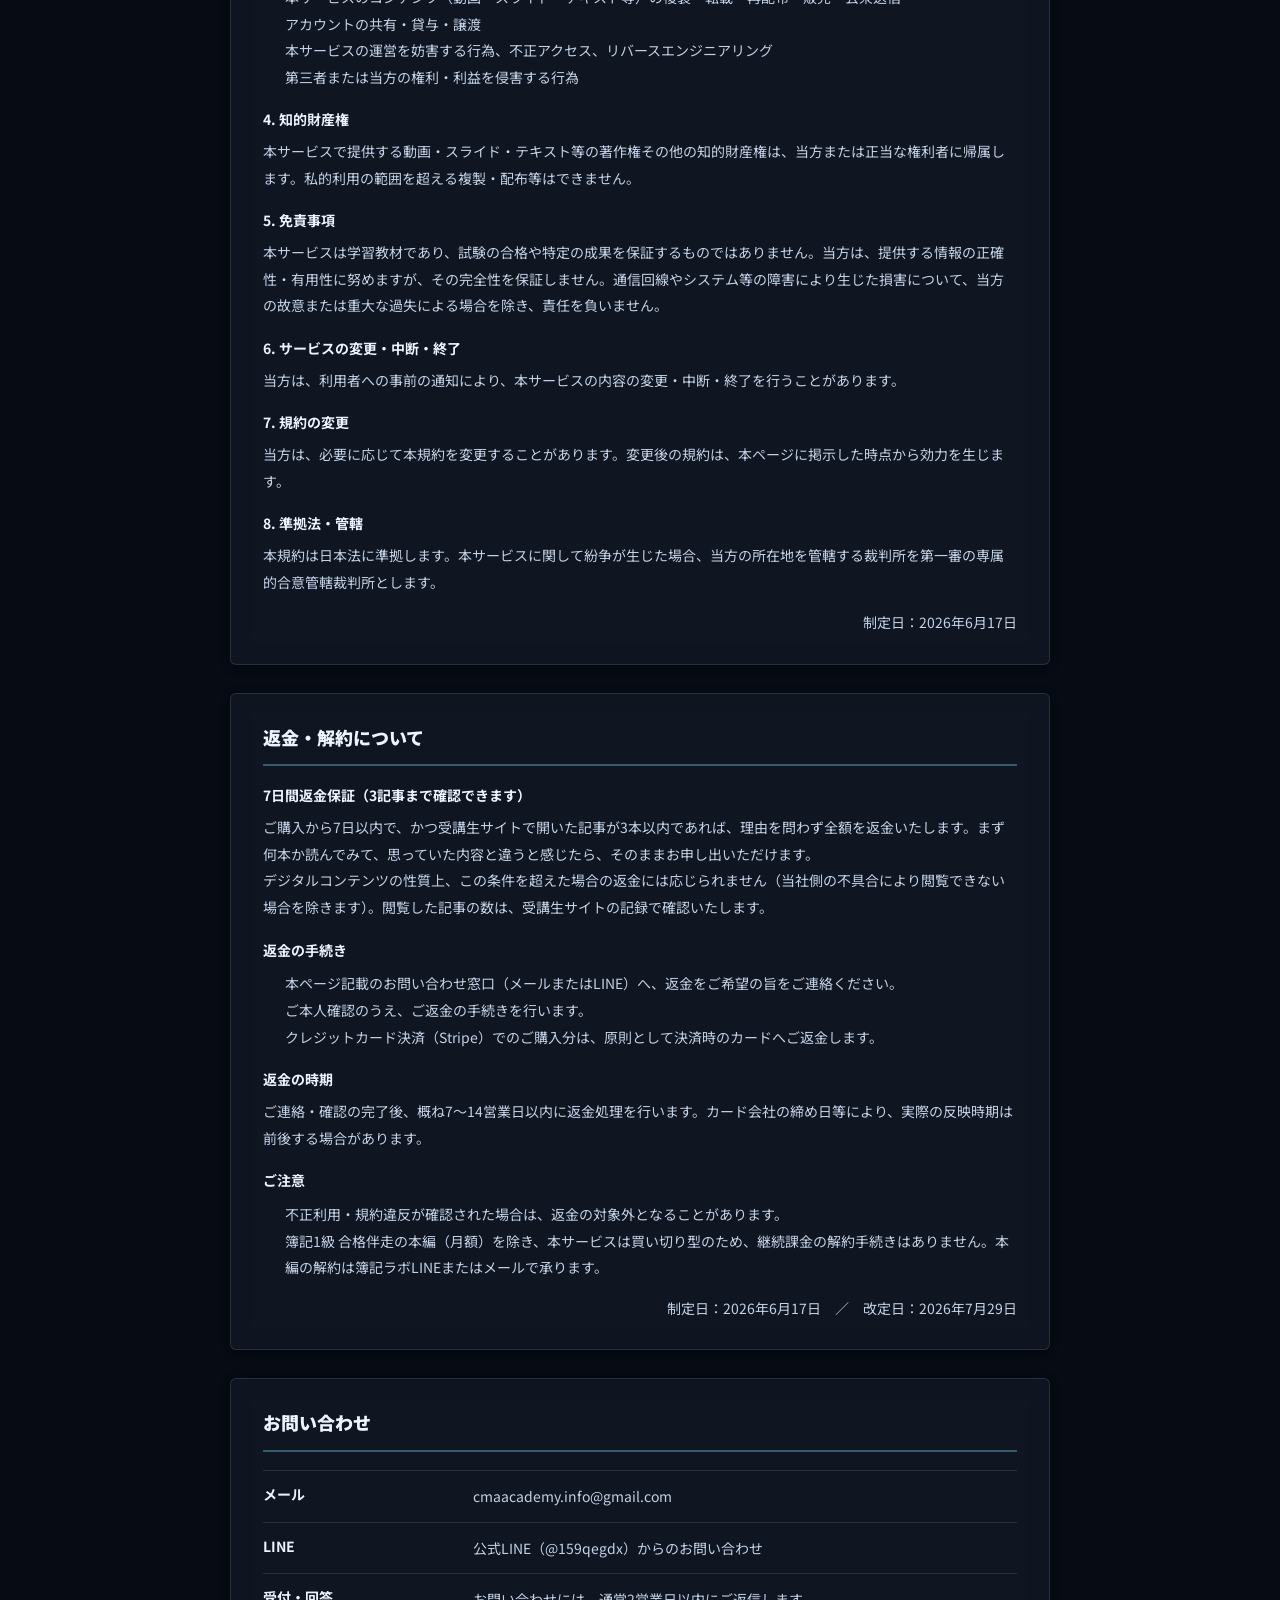
==== commit cdc8b59c: "lp(boki): 月額を6回目まで¥7,800・7回目から¥2,980（合格まで・上限なし）の表記に。最大18回の文を削除 Co-Authored-By: Claude Opus 5.5 <nore" ====
--- a/ai.html
+++ b/ai.html
@@ -2732,7 +2732,7 @@
           <dt>メールアドレス</dt>
           <dd><a href="mailto:cmaacademy.info@gmail.com">cmaacademy.info@gmail.com</a></dd>
           <dt>販売価格</dt>
-          <dd>各講座の販売ページに税込価格を表示します（販売中：証券アナリスト1次 科目Ⅰ（証券分析）¥24,800／科目Ⅱ（簿記＋ファンダメンタル分析）¥14,800／科目Ⅲ（経済＋数学＋確率統計）¥14,800／伴走あり（3科目・模擬試験・合格まで伴走）¥89,800／簿記1級 合格伴走 初回 ¥29,800・2ヶ月目から月額 ¥7,800（解約のお申し出まで毎月。請求は初回を含め最大18回で終了）・モニター枠（先着5人・月払いとは別枠）一括 ¥98,000／金融AI実践編 ¥29,800／副業×AI実践編 ¥99,800。いずれも税込。その他の近日発売の講座は、販売開始時に販売ページで価格を表示します）。</dd>
+          <dd>各講座の販売ページに税込価格を表示します（販売中：証券アナリスト1次 科目Ⅰ（証券分析）¥24,800／科目Ⅱ（簿記＋ファンダメンタル分析）¥14,800／科目Ⅲ（経済＋数学＋確率統計）¥14,800／伴走あり（3科目・模擬試験・合格まで伴走）¥89,800／簿記1級 合格伴走 初回 ¥29,800・2〜6ヶ月目は月額 ¥7,800・7ヶ月目から月額 ¥2,980（解約のお申し出まで毎月。上限回数なし）・モニター枠（先着5人・月払いとは別枠）一括 ¥98,000／金融AI実践編 ¥29,800／副業×AI実践編 ¥99,800。いずれも税込。その他の近日発売の講座は、販売開始時に販売ページで価格を表示します）。</dd>
           <dt>商品代金以外の必要料金</dt>
           <dd>インターネット接続料金・通信料金等はお客様のご負担となります。</dd>
           <dt>お支払い方法</dt>
@@ -2789,7 +2789,7 @@
         <h4>1. アカウント</h4>
         <p>本サービスは、ご決済の完了後に発行されるアカウントでご利用いただけます。ログイン情報の管理は利用者の責任で行うものとし、第三者への貸与・共有・譲渡はできません。</p>
         <h4>2. 料金・支払い</h4>
-        <p>利用者は、各講座に定める料金を所定の方法でお支払いいただきます。本サービスは原則として買い切り型です。ただし簿記1級 合格伴走の面談・LINEでの伴走は月額の自動継続課金（初回を含め最大18回）で、利用者は次回の請求日の前日までに申し出ることで解約でき、次回の請求から停止します。講義の視聴・AI質問・面談は在籍中のみご利用いただけます。解約後も次回の請求日の前日まではご利用いただけ、学習記録は残り閲覧できます。再開された場合は続きからご利用いただけます。なお、モニター枠（一括）は合格までの伴走のため対象外です。</p>
+        <p>利用者は、各講座に定める料金を所定の方法でお支払いいただきます。本サービスは原則として買い切り型です。ただし簿記1級 合格伴走の面談・LINEでの伴走は月額の自動継続課金（初回を含め6回目まで月額¥7,800、7回目から月額¥2,980。上限回数なし）で、利用者は次回の請求日の前日までに申し出ることで解約でき、次回の請求から停止します。講義の視聴・AI質問・面談は在籍中のみご利用いただけます。解約後も次回の請求日の前日まではご利用いただけ、学習記録は残り閲覧できます。再開された場合は続きからご利用いただけます。なお、モニター枠（一括）は合格までの伴走のため対象外です。</p>
         <h4>3. 禁止事項</h4>
         <p>利用者は、以下の行為を行ってはなりません。</p>
         <ul>
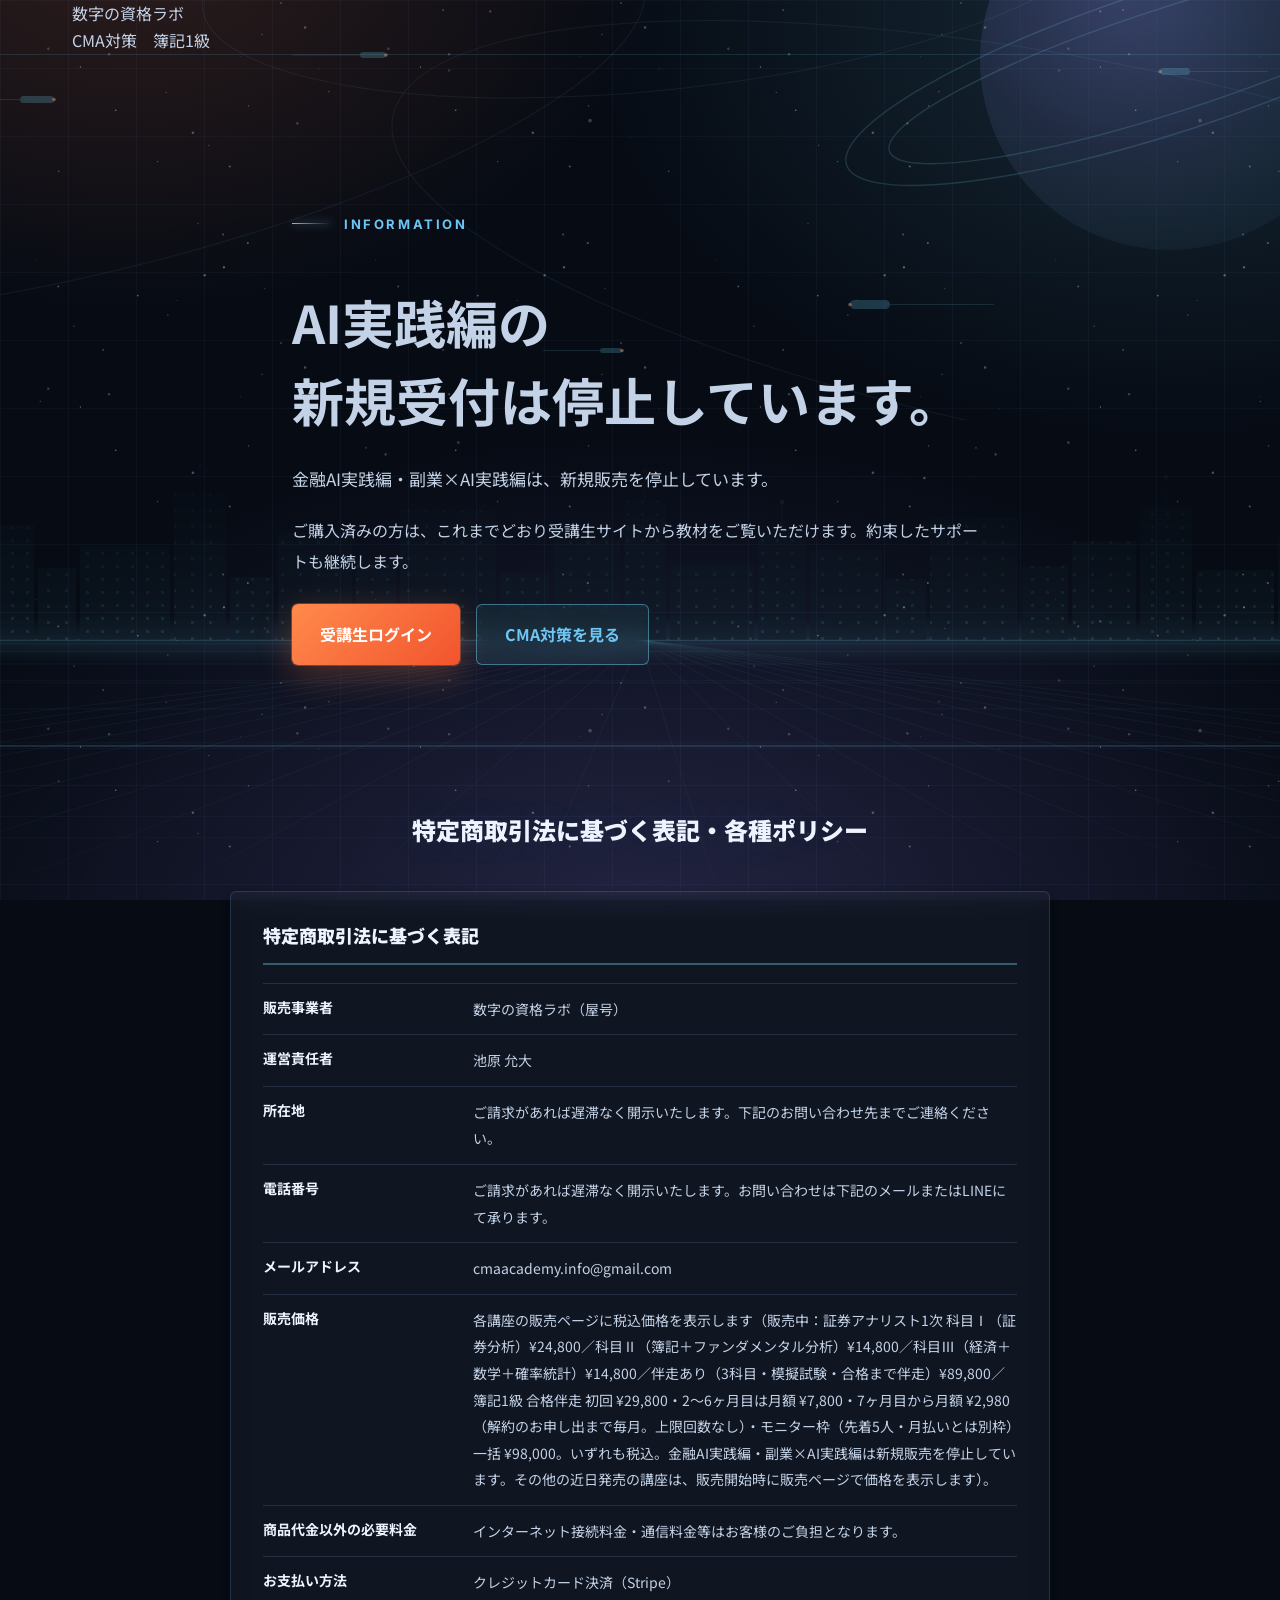
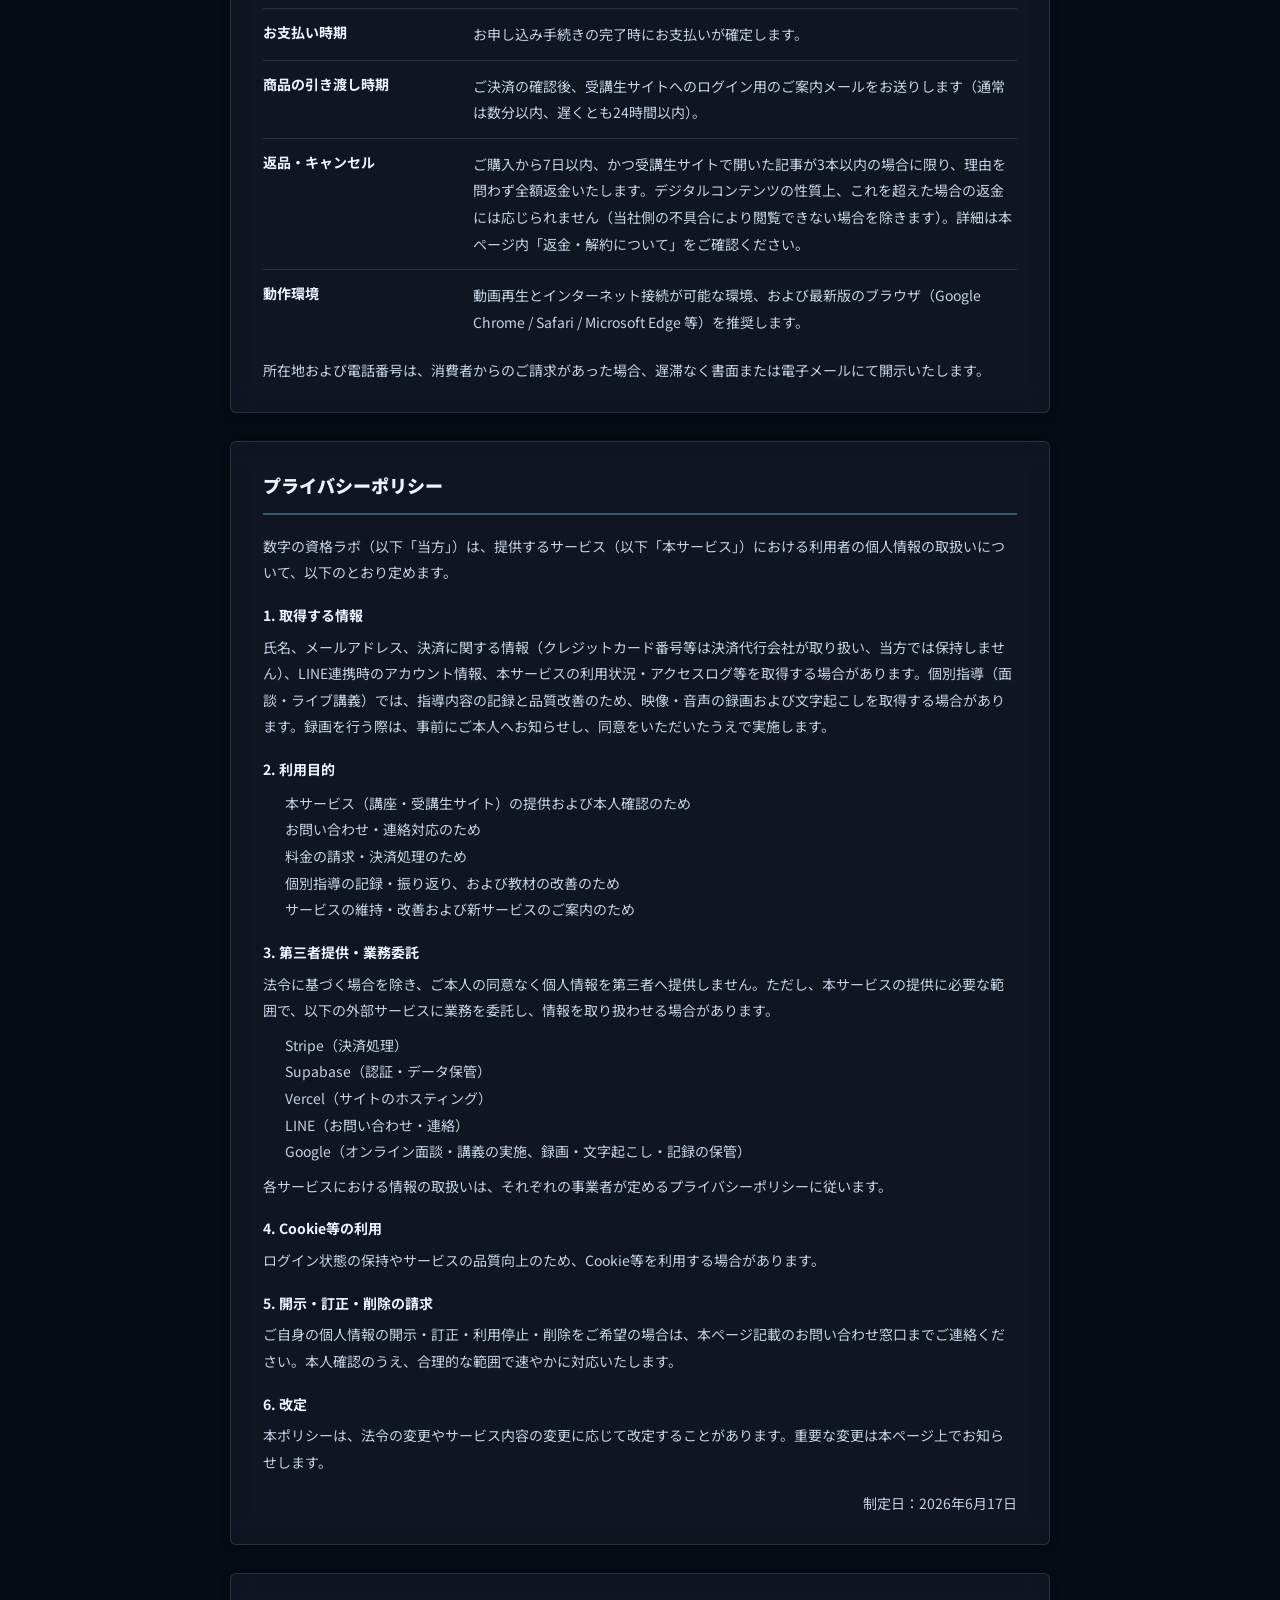
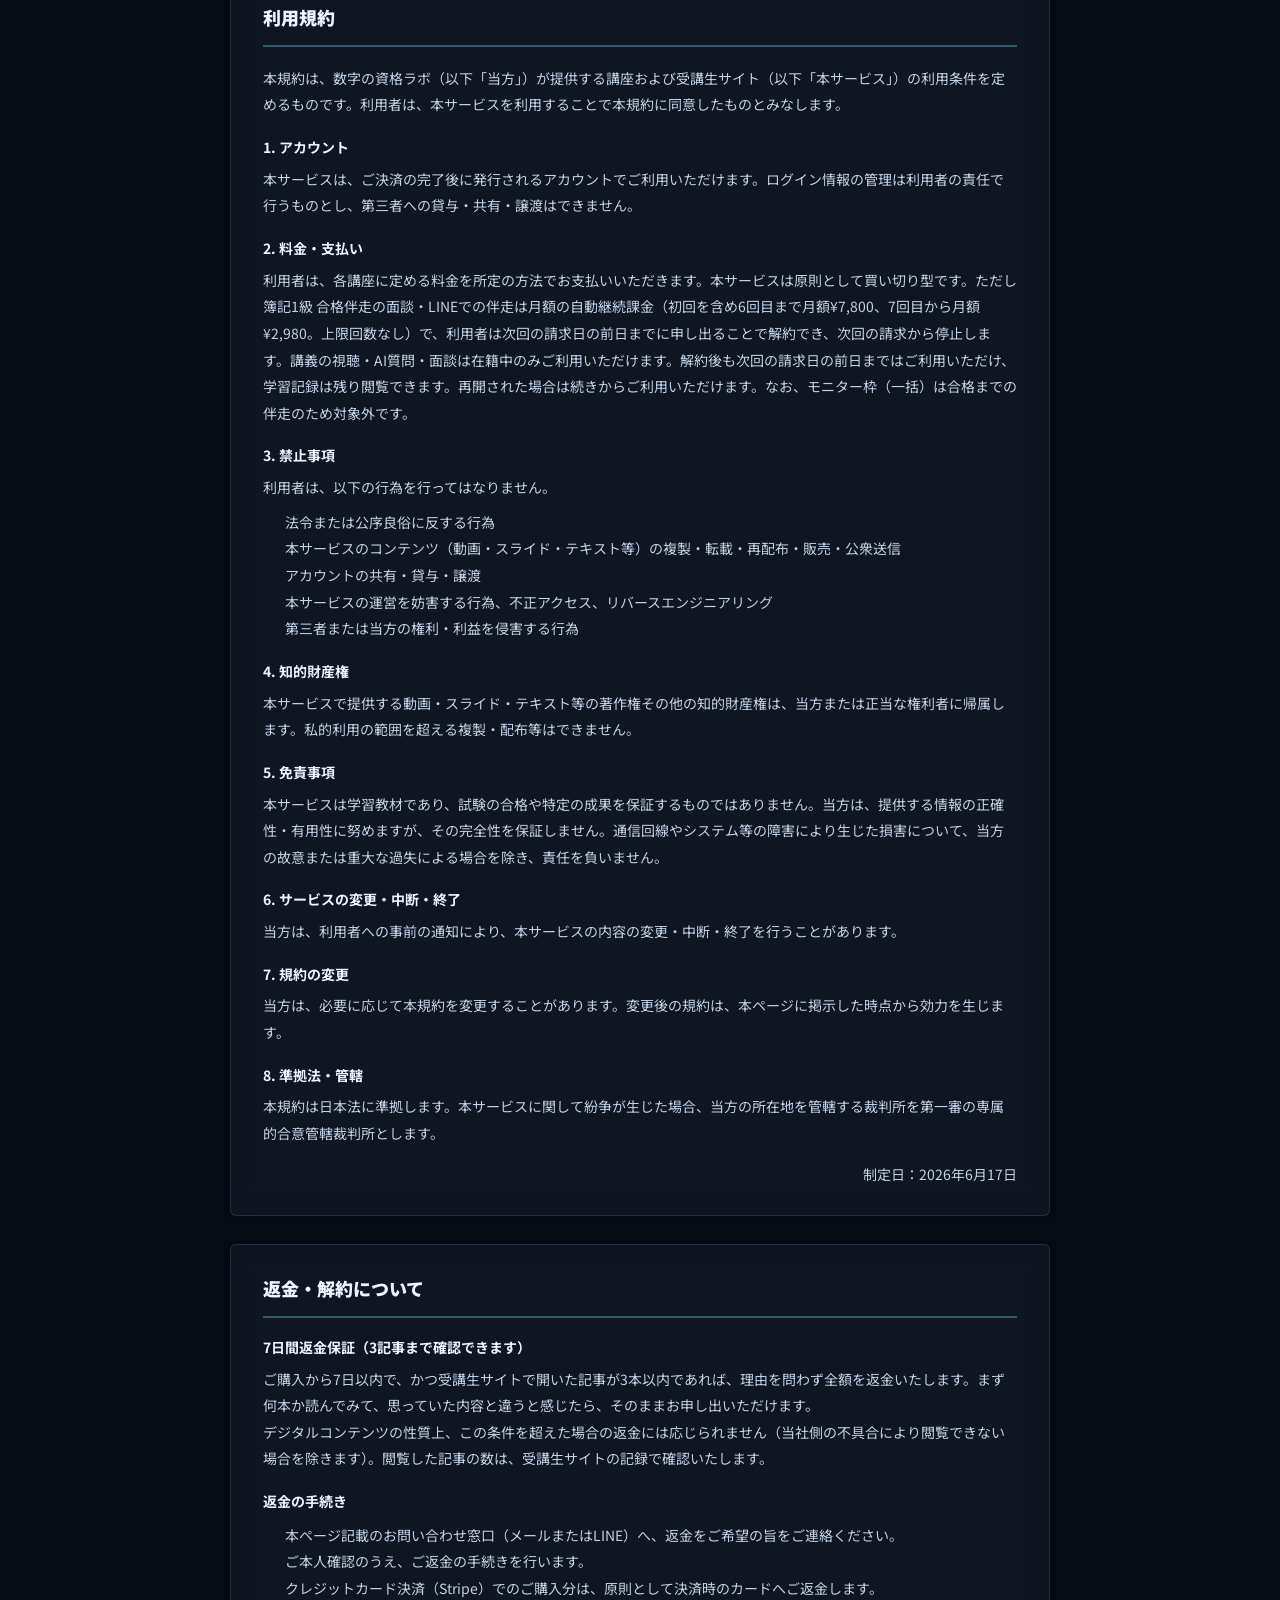
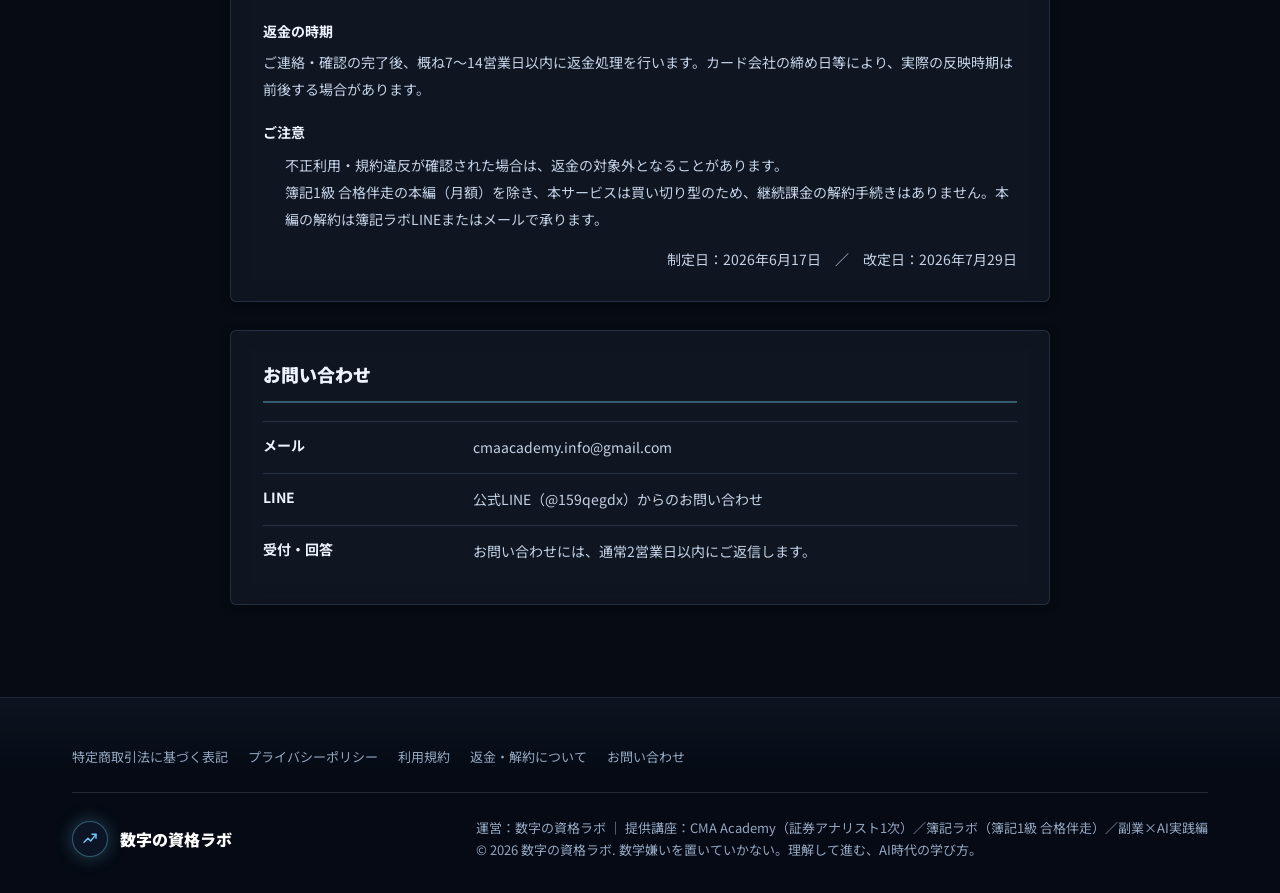
==== commit f75a8691: "Stop new AI course promotions and purchase routes" ====
--- a/ai.html
+++ b/ai.html
@@ -11,8 +11,8 @@
   </script>
   <meta charset="UTF-8">
   <meta name="viewport" content="width=device-width, initial-scale=1.0">
-  <title>副業×AI実践編｜やりたいことを、AIで形にする｜数字の資格ラボ</title>
-  <meta name="description" content="やりたいことを、AIで加速する。発信したい・作って売りたい人のための実践講座。プログラミング未経験でも、紹介ページ・LINE窓口・Q&Aボット・決済つき会員サイト、そして経理まわりの自動化まで自分で作れます。副業×AI実践編 全23回 ¥99,800（質問対応つき）。">
+  <title>AI実践編の新規受付停止について｜数字の資格ラボ</title>
+  <meta name="description" content="金融AI実践編・副業×AI実践編は新規販売を停止しています。ご購入済みの方は、これまでどおり教材と約束したサポートをご利用いただけます。">
 
   <!-- 検索・SNS最適化 -->
   <link rel="canonical" href="https://sujilab.net/ai">
@@ -20,43 +20,20 @@
   <meta property="og:type" content="website">
   <meta property="og:site_name" content="数字の資格ラボ">
   <meta property="og:locale" content="ja_JP">
-  <meta property="og:title" content="副業×AI実践編｜やりたいことを、AIで“自分の道具”にする">
-  <meta property="og:description" content="発信したい。作って売ってみたい。その気持ちはあるのに手が追いつかない人へ。プログラミング未経験でも、日本語で頼むだけで自分専用の道具が作れます。副業×AI実践編 全23回 ¥99,800（質問対応つき）。">
+  <meta property="og:title" content="AI実践編：新規受付停止のお知らせ">
+  <meta property="og:description" content="金融AI実践編・副業×AI実践編は新規販売を停止しています。ご購入済みの方は、これまでどおり教材と約束したサポートをご利用いただけます。">
   <meta property="og:url" content="https://sujilab.net/ai">
   <meta property="og:image" content="https://sujilab.net/assets/og-image-ai-v2.jpg">
   <meta property="og:image:type" content="image/jpeg">
   <meta property="og:image:width" content="1200">
   <meta property="og:image:height" content="630">
-  <meta property="og:image:alt" content="やりたいことを、AIで加速する。コード不要・未経験OK・日本語だけで進めるAI実践編">
+  <meta property="og:image:alt" content="AI実践編：新規受付停止のお知らせ">
   <meta name="twitter:card" content="summary_large_image">
-  <meta name="twitter:title" content="副業×AI実践編｜やりたいことを、AIで“自分の道具”にする">
-  <meta name="twitter:description" content="やりたいことを、AIで加速する。発信・コンテンツ販売・経理まわりの「作る」ところを、プログラミングなしで自分の手に。副業×AI実践編 全23回 ¥99,800（質問対応つき）。">
+  <meta name="twitter:title" content="AI実践編：新規受付停止のお知らせ">
+  <meta name="twitter:description" content="金融AI実践編・副業×AI実践編は新規販売を停止しています。ご購入済みの方は、これまでどおり教材と約束したサポートをご利用いただけます。">
   <meta name="twitter:image" content="https://sujilab.net/assets/og-image-ai-v2.jpg">
-  <meta name="twitter:image:alt" content="やりたいことを、AIで加速する。コード不要・未経験OK・日本語だけで進めるAI実践編">
-  <script type="application/ld+json">
-  {
-    "@context": "https://schema.org",
-    "@graph": [
-      {
-        "@type": "Organization",
-        "name": "数字の資格ラボ",
-        "url": "https://sujilab.net/",
-        "description": "証券アナリスト(CMA)1次試験対策の理解重視型オンライン講座。"
-      },
-      {
-        "@type": "Course",
-        "name": "証券アナリスト(CMA)1次試験対策講座",
-        "description": "経済・ファンダメンタル分析・証券分析・数学の4科目を、丸暗記ではなく本質・途中式・意味まで噛み砕いて学ぶオンライン講座。",
-        "inLanguage": "ja",
-        "provider": {
-          "@type": "Organization",
-          "name": "数字の資格ラボ",
-          "url": "https://sujilab.net/"
-        }
-      }
-    ]
-  }
-  </script>
+  <meta name="twitter:image:alt" content="AI実践編：新規受付停止のお知らせ">
+  <script type="application/ld+json">{"@context": "https://schema.org", "@type": "Organization", "name": "数字の資格ラボ", "url": "https://sujilab.net/"}</script>
 
   <link rel="preconnect" href="https://fonts.googleapis.com">
   <link rel="preconnect" href="https://fonts.gstatic.com" crossorigin>
@@ -2269,451 +2246,9 @@
   </style>
 </head>
 <body>
-  <div class="utility-bar">
-    <div class="container">
-      <a href="#faq">よくある質問</a>
-      <a href="#legal-tokuho">特定商取引法に基づく表記</a>
-      <a href="mailto:cmaacademy.info@gmail.com">お問い合わせ</a>
-    </div>
-  </div>
-  <!-- ============================================
-       ヘッダー
-       ============================================ -->
-  <header class="site-header">
-    <div class="container">
-      <div class="logo">
-        <div class="logo-mark"><svg viewBox="0 0 24 24" fill="none" stroke="currentColor" stroke-width="2.2" stroke-linecap="round" stroke-linejoin="round"><polyline points="3 17 9 11 13 15 21 5"/><polyline points="15 5 21 5 21 11"/></svg></div>
-        <span>数字の資格ラボ</span>
-      </div>
-      <div class="header-right">
-        <nav class="site-nav" aria-label="ページ内ナビゲーション">
-          <a href="#pricing">料金</a>
-          <a href="#faq">よくある質問</a>
-        </nav>
-        <div class="header-cta">
-          <a href="https://lin.ee/O2xa9mP" target="_blank" rel="noopener" class="btn btn-line">
-            <svg viewBox="0 0 256 256" fill="currentColor"><path d="M128,24A104,104,0,0,0,36.18,176.88L24.83,210.93a16,16,0,0,0,20.24,20.24l34.05-11.35A104,104,0,1,0,128,24Z"/></svg>
-            LINEで無料相談
-          </a>
-        </div>
-      </div>
-    </div>
-  </header>
-
-
-  <!-- ============================================
-       Section 1: HERO（2カラム・自作SVGビジュアル）
-       ============================================ -->
-  <section class="hero">
-    <div class="container">
-      <div class="hero-grid">
-        <div class="hero-content">
-          <span class="hero-eyebrow">副業×AI実践編 ｜ by 数字の資格ラボ</span>
-          <!-- 🔴 2026-08-12 本人指示で立ち位置を全面的に入れ替えた。
-               対象＝「発信したい人・コンテンツを作って売りたい人」。
-               売りは **やりたいことを加速させる**。保有資格を前提にした語り口には戻さないこと
-               （このLPの読者は資格を持っていない人も含むため）。 -->
-          <h1 class="hero-title">やりたいことを、<br><span class="em">AIで加速する。</span></h1>
-          <p class="hero-sub">発信したい。何か作って売ってみたい。<strong>その気持ちはあるのに、手が追いつかない。</strong><br>足りないのは、才能でも時間でもありません。<strong>AIという手が、まだ増えていないだけです。</strong><br>日本語で頼むだけで、あなたの代わりに動く道具を作ります。プログラミングは要りません！</p>
-          <div class="hero-ctas">
-            <a href="#pricing" class="btn btn-orange">プランを見る
-              <svg viewBox="0 0 256 256" fill="currentColor"><path d="M221.66,133.66l-72,72a8,8,0,0,1-11.32-11.32L196.69,136H40a8,8,0,0,1,0-16H196.69L138.34,61.66a8,8,0,0,1,11.32-11.32l72,72A8,8,0,0,1,221.66,133.66Z"/></svg>
-            </a>
-            <a href="https://lin.ee/O2xa9mP" target="_blank" rel="noopener" class="btn btn-line">
-              <svg viewBox="0 0 256 256" fill="currentColor"><path d="M128,24A104,104,0,0,0,36.18,176.88L24.83,210.93a16,16,0,0,0,20.24,20.24l34.05-11.35A104,104,0,1,0,128,24Z"/></svg>
-              LINEで相談
-            </a>
-            <a href="#build" class="btn btn-outline">作れる例を見る</a>
-          </div>
-          <p style="margin:18px 0 0;font-size:13px;color:var(--text-muted);line-height:1.7;">※収入や案件の受注を保証するものではありません。ご自身の実務作業を楽にする“道具づくり”を学ぶ講座です。</p>
-        </div>
-
-        <!-- ヒーロービジュアル（日本語で指示 → AIが実行 → 自分専用ツール） -->
-        <div class="hero-visual">
-          <div style="position:relative;border-radius:var(--radius-lg);overflow:hidden;box-shadow:var(--shadow-lg);background:var(--band-deep);">
-            <img src="assets/ai-hero-robot.jpg" alt="人型ロボットが、宙に浮かぶ財務チャート（棒グラフ・折れ線・構成比）を操作している。AIに任せてデータを分析するイメージ" style="width:100%;height:auto;display:block;" loading="eager">
-          </div>
-          <div class="hero-badge">
-            <div class="hero-badge-icon">
-              <svg viewBox="0 0 256 256" fill="currentColor"><path d="M69.12,94.15,28.5,128l40.62,33.85a8,8,0,1,1-10.24,12.29l-48-40a8,8,0,0,1,0-12.29l48-40a8,8,0,0,1,10.24,12.3Zm176,27.7-48-40a8,8,0,1,0-10.24,12.3L227.5,128l-40.62,33.85a8,8,0,1,0,10.24,12.29l48-40a8,8,0,0,0,0-12.29ZM162.73,32.48a8,8,0,0,0-10.25,4.79l-64,176a8,8,0,0,0,4.79,10.26,8.14,8.14,0,0,0,2.73.48,8,8,0,0,0,7.52-5.27l64-176A8,8,0,0,0,162.73,32.48Z"/></svg>
-            </div>
-            <div class="hero-badge-text">
-              <span class="hero-badge-small">未経験でも</span>
-              <span class="hero-badge-em">コード不要</span>
-              <span class="hero-badge-small">日本語だけでOK</span>
-            </div>
-          </div>
-          <div class="hero-floating-card">
-            <div class="hero-floating-card-icon">
-              <svg viewBox="0 0 256 256" fill="currentColor"><path d="M232,128a104,104,0,1,0-183.6,67.42A8,8,0,0,0,54,208H202a8,8,0,0,0,5.65-2.34l.09-.1A103.7,103.7,0,0,0,232,128ZM128,40a88,88,0,0,1,88,88,87.16,87.16,0,0,1-9.35,39.4l-25-14.42a8,8,0,1,0-8,13.85l25,14.43A88,88,0,0,1,136,215.65V184a8,8,0,0,0-16,0v31.65a88,88,0,0,1-89.65-79.65H62a8,8,0,0,0,0-16H30.35A88.11,88.11,0,0,1,120,40.35V72a8,8,0,0,0,16,0V40.35A88.37,88.37,0,0,1,128,40Z"/></svg>
-            </div>
-            <div class="hero-floating-card-text">
-              <strong>日本語で頼むだけ</strong>
-              毎回の手作業を、AIが自動化
-            </div>
-          </div>
-        </div>
-      </div>
-    </div>
-  </section>
-
-  <!-- ============================================
-       Section 2: PROBLEM（悩み）
-       ============================================ -->
-  <section class="problem">
-    <div class="container">
-      <div class="problem-header">
-        <span class="eyebrow">PROBLEM</span>
-        <h2 class="section-title">やりたいことはある。<br>でも、こうなっていませんか？</h2>
-        <p class="section-subtitle" style="margin-left:auto;margin-right:auto;">やる気がないわけじゃない。<strong>一人ぶんの手では、そこまで届かないだけ</strong>です。</p>
-      </div>
-      <div class="problem-list">
-        <div class="problem-card">
-          <div class="problem-icon"><svg viewBox="0 0 256 256" fill="currentColor"><path d="M128,24A104,104,0,1,0,232,128,104.12,104.12,0,0,0,128,24Zm0,192a88,88,0,1,1,88-88A88.1,88.1,0,0,1,128,216Zm-8-80V80a8,8,0,0,1,16,0v56a8,8,0,0,1-16,0Zm20,36a12,12,0,1,1-12-12A12,12,0,0,1,140,172Z"/></svg></div>
-          <p class="problem-text">発信したいネタはあるのに、形にする時間がない。下書きのまま溜まっていく</p>
-        </div>
-        <div class="problem-card">
-          <div class="problem-icon"><svg viewBox="0 0 256 256" fill="currentColor"><path d="M197.58,129.06,146,110l-19-51.62a15.92,15.92,0,0,0-29.88,0L78,110l-51.62,19a15.92,15.92,0,0,0,0,29.88L78,178l19,51.62a15.92,15.92,0,0,0,29.88,0L146,178l51.62-19a15.92,15.92,0,0,0,0-29.88Z"/></svg></div>
-          <p class="problem-text">AIを使いたいが、何から手をつければいいか分からない。「便利らしい」で止まっている</p>
-        </div>
-        <div class="problem-card">
-          <div class="problem-icon"><svg viewBox="0 0 256 256" fill="currentColor"><path d="M69.12,94.15,28.5,128l40.62,33.85a8,8,0,1,1-10.24,12.29l-48-40a8,8,0,0,1,0-12.29l48-40a8,8,0,0,1,10.24,12.3Zm176,27.7-48-40a8,8,0,1,0-10.24,12.3L227.5,128l-40.62,33.85a8,8,0,1,0,10.24,12.29l48-40a8,8,0,0,0,0-12.29ZM162.73,32.48a8,8,0,0,0-10.25,4.79l-64,176a8,8,0,0,0,4.79,10.26,8.14,8.14,0,0,0,2.73.48,8,8,0,0,0,7.52-5.27l64-176A8,8,0,0,0,162.73,32.48Z"/></svg></div>
-          <p class="problem-text">プログラミングができない。「コード」と聞いた時点で、自分には無理だと感じる</p>
-        </div>
-        <div class="problem-card">
-          <div class="problem-icon"><svg viewBox="0 0 256 256" fill="currentColor"><path d="M117.25,157.92a60,60,0,1,0-66.5,0A95.83,95.83,0,0,0,3.53,195.63a8,8,0,1,0,13.4,8.74,80,80,0,0,1,134.14,0,8,8,0,0,0,13.4-8.74A95.83,95.83,0,0,0,117.25,157.92ZM40,108a44,44,0,1,1,44,44A44.05,44.05,0,0,1,40,108Zm210.14,98.7a8,8,0,0,1-11.07-2.33A79.83,79.83,0,0,0,172,168a8,8,0,0,1,0-16,44,44,0,1,0-16.34-84.87,8,8,0,1,1-5.94-14.85,60,60,0,0,1,55.53,105.64,95.83,95.83,0,0,1,47.22,37.71A8,8,0,0,1,250.14,206.7Z"/></svg></div>
-          <p class="problem-text">調べもの・整理・書き出し・画像づくり。作りたいものの前で、下ごしらえに一日が終わる</p>
-        </div>
-        <div class="problem-card">
-          <div class="problem-icon"><svg viewBox="0 0 256 256" fill="currentColor"><path d="M223.68,66.15,135.68,18a15.94,15.94,0,0,0-15.36,0l-88,48.17a16,16,0,0,0-8.32,14v95.64a16,16,0,0,0,8.32,14l88,48.17a15.88,15.88,0,0,0,15.36,0l88-48.17a16,16,0,0,0,8.32-14V80.18A16,16,0,0,0,223.68,66.15ZM128,32l80.34,44-29.77,16.3-80.35-44ZM128,120,47.66,76l33.9-18.56,80.34,44ZM40,90l80,43.78v85.79L40,175.82Zm96,129.6V133.82l32-17.51V152a8,8,0,0,0,16,0V107.55L216,90v85.78Z"/></svg></div>
-          <p class="problem-text">売れる形にするところまで行けない。作りかけが増えて、出す前に力尽きる</p>
-        </div>
-      </div>
-      <div class="problem-bridge">
-        大丈夫。止まっているのはやる気ではなく、単純に手が足りないだけです。
-      </div>
-    </div>
-  </section>
-
-  <!-- ============================================
-       Section 3: CONCEPT（やりたいことが決まっている人ほど速い）
-       ============================================ -->
-  <section id="concept" style="background:var(--band-deep);color:var(--white);">
-    <div class="container">
-      <div style="max-width:820px;margin:0 auto;text-align:center;">
-        <span class="eyebrow" style="justify-content:center;color:#E8A24A;">WHY YOU</span>
-        <h2 class="section-title" style="color:#fff;">なぜ、ここから一気に進むのか</h2>
-        <p class="section-subtitle" style="margin:0 auto;color:rgba(255,255,255,.82);">AIは、頼んだぶんしか動きません。逆に言えば、<strong style="color:#fff;">やりたいことがはっきりしている人ほど、強い</strong>ということです。あとは、頼み方を覚えるだけ。</p>
-      </div>
-      <div style="display:flex;gap:18px;align-items:stretch;justify-content:center;flex-wrap:wrap;max-width:900px;margin:44px auto 0;">
-        <div class="glass-card" style="flex:1 1 300px;max-width:380px;background:rgba(255,255,255,.06);border:1px solid rgba(255,255,255,.16);border-radius:16px;padding:28px;text-align:left;">
-          <div style="font-size:13px;font-weight:700;letter-spacing:.12em;color:var(--orange);">これまで</div>
-          <h3 style="font-size:20px;font-weight:900;margin:8px 0 12px;color:#fff;">アイデアは“頭の中にあるだけ”</h3>
-          <p style="font-size:14px;line-height:1.75;color:rgba(255,255,255,.82);margin:0;">「やってみたい」は溜まっていくのに、下ごしらえで手が止まって、出す前に終わってしまう状態。</p>
-        </div>
-        <div style="display:flex;align-items:center;justify-content:center;color:var(--orange);font-size:30px;font-weight:900;flex:0 0 auto;">→</div>
-        <div class="glass-card" style="flex:1 1 300px;max-width:380px;background:rgba(255,255,255,.06);border:1px solid rgba(255,255,255,.16);border-radius:16px;padding:28px;text-align:left;">
-          <div style="font-size:13px;font-weight:700;letter-spacing:.12em;color:var(--orange);">この講座のあと</div>
-          <h3 style="font-size:20px;font-weight:900;margin:8px 0 12px;color:#fff;">思いついたものが、その日に形になる</h3>
-          <p style="font-size:14px;line-height:1.75;color:rgba(255,255,255,.82);margin:0;">手を動かす部分をAIに預けられるので、あなたは「何を出すか」だけ考えればよくなります。作る速さが、そのまま変わります。</p>
-        </div>
-      </div>
-    </div>
-  </section>
-
-  <!-- ============================================
-       Section 3.5: AUTHORITY（作った実績が積み上がる。2026-08-12に資格軸から作り替え）
-       ============================================ -->
-  <section style="background:var(--surface-2);">
-    <div class="container">
-      <div style="text-align:center;max-width:820px;margin:0 auto 40px;">
-        <span class="eyebrow" style="justify-content:center;">AUTHORITY</span>
-        <h2 class="section-title">実績は、作った人から<br>増えていく。</h2>
-        <p class="section-subtitle" style="margin:16px auto 0;">「何者でもないし、何も持っていない」。最初はみんなそこからです。<strong>作って、出して、それが実績になる。</strong>順番はこれだけ。AIは、その1周目を最短にするためにあります。</p>
-      </div>
-
-      <div style="display:grid;grid-template-columns:repeat(auto-fit,minmax(260px,1fr));gap:16px;max-width:960px;margin:0 auto;">
-        <div class="glass-card" style="background:var(--surface);border:1px solid var(--border);border-left:4px solid var(--accent-2);border-radius:14px;padding:24px;">
-          <div style="font-size:12px;font-weight:800;letter-spacing:.08em;color:var(--accent-2);">01 ｜ 発信で</div>
-          <h3 style="margin:8px 0 0;font-size:18px;color:var(--ink);">出す量が、そのまま増える</h3>
-          <p style="margin:10px 0 0;color:var(--text-muted);font-size:14.5px;line-height:1.9;">発信が続かない理由は、ネタ切れより「毎回ゼロから書く重さ」です。下ごしらえをAIに預けると、出す量が変わります。</p>
-          <p style="margin:12px 0 0;padding-top:12px;border-top:1px dashed var(--border);color:var(--text);font-size:13.5px;line-height:1.85;"><strong style="color:var(--accent-2);">回せるもの：</strong>出どころつきで記事を積み上げる道具／承認した文だけを毎朝ひとりでにXへ投稿する仕組み</p>
-        </div>
-        <div class="glass-card" style="background:var(--surface);border:1px solid var(--border);border-left:4px solid var(--accent-2);border-radius:14px;padding:24px;">
-          <div style="font-size:12px;font-weight:800;letter-spacing:.08em;color:var(--accent-2);">02 ｜ 作って売る</div>
-          <h3 style="margin:8px 0 0;font-size:18px;color:var(--ink);">売る手前まで、自分で作れる</h3>
-          <p style="margin:10px 0 0;color:var(--text-muted);font-size:14.5px;line-height:1.9;">売るには、置き場所と、申し込み口と、受け取る仕組みが要ります。<strong>そこを外注せず自分で作れる</strong>と、思いついた日に出せるようになります。</p>
-          <p style="margin:12px 0 0;padding-top:12px;border-top:1px dashed var(--border);color:var(--text);font-size:13.5px;line-height:1.85;"><strong style="color:var(--accent-2);">作れるもの：</strong>フォーム付きの紹介ページ／LINEの相談窓口／資料をもとに出どころつきで答えるQ&Aボット／決済まで付いた会員制サイト</p>
-        </div>
-        <div class="glass-card" style="background:var(--surface);border:1px solid var(--border);border-left:4px solid var(--accent-2);border-radius:14px;padding:24px;">
-          <div style="font-size:12px;font-weight:800;letter-spacing:.08em;color:var(--accent-2);">03 ｜ 本業でも</div>
-          <h3 style="margin:8px 0 0;font-size:18px;color:var(--ink);">空いた時間が、やりたいことに回る</h3>
-          <p style="margin:10px 0 0;color:var(--text-muted);font-size:14.5px;line-height:1.9;">集計・転記・チェックのような毎回同じ手作業は、そのままAIに渡せます。<strong>浮いた時間が、そのまま作る時間になります。</strong></p>
-          <p style="margin:12px 0 0;padding-top:12px;border-top:1px dashed var(--border);color:var(--text);font-size:13.5px;line-height:1.85;"><strong style="color:var(--accent-2);">任せられるもの：</strong>毎月のデータ集計と転記／条件に合うものだけの抽出／決まった形の資料づくり</p>
-        </div>
-      </div>
-
-      <div class="glass-card" style="max-width:820px;margin:28px auto 0;background:var(--surface);border:1px solid var(--border);border-radius:16px;padding:26px 28px;">
-        <p style="margin:0;font-weight:700;color:var(--ink);font-size:16.5px;">「売るものが、まだ決まっていない」方へ</p>
-        <p style="margin:10px 0 0;color:var(--text-muted);font-size:14.5px;line-height:1.9;">それでも大丈夫です。<strong>先に作れるようになっておくほうが早い</strong>ので。何を売るかは、作れる幅が広がってから決めたほうが、選択肢が増えます。決まっている方は、そのまま最短で形にしましょう。</p>
-      </div>
-
-      <p style="max-width:820px;margin:20px auto 0;text-align:center;color:var(--text-muted);font-size:13px;line-height:1.8;">※ 収入・案件の受注を保証するものではありません。作れるようになることと、売れることは別です。</p>
-    </div>
-  </section>
-
-  <!-- ============================================
-       Section 4: WHAT YOU BUILD（何が作れるか）
-       ============================================ -->
-  <section id="build">
-    <div class="container">
-      <div style="text-align:center;max-width:760px;margin:0 auto 44px;">
-        <span class="eyebrow" style="justify-content:center;">WHAT YOU BUILD</span>
-        <h2 class="section-title">あなたが作れるものを、全部書き出します</h2>
-        <p class="section-subtitle" style="margin:16px auto 0;">「AIで業務効率化」だと何も伝わらないので、<strong>実際に作るものを全部そのまま出します。</strong>全回テキスト＋画像で、1ステップも飛ばしません！</p>
-      </div>
-
-      <div style="max-width:960px;margin:0 auto;display:grid;gap:20px;">
-
-        <!-- 副業×AI -->
-        <div class="glass-card" style="background:var(--surface);border:2px solid var(--accent-2);border-radius:18px;padding:28px;box-shadow:0 18px 50px rgba(0,0,0,.45);">
-          <div style="display:flex;flex-wrap:wrap;align-items:baseline;gap:10px;">
-            <strong style="font-size:19px;color:var(--ink);">副業×AI実践編</strong>
-            <span style="font-size:13px;color:var(--accent-2);font-weight:700;">全23回 ／ ¥99,800（質問対応つき）</span>
-          </div>
-          <p style="margin:8px 0 16px;color:var(--text-muted);font-size:14px;">自分の商売を回す → 案件を受けて納める → 預かって続ける。この順番で、そのまま使える道具を積み上げます！</p>
-          <ul style="margin:0;padding-left:1.2em;color:var(--text);font-size:14.5px;line-height:2.05;">
-            <li>一次情報を開いて、<strong>出どころつきの記事</strong>を1本ずつ積み上げる道具</li>
-            <li><strong>承認した文だけを、毎朝ひとりでにXへ投稿</strong>する仕組み（パソコンを閉じても動く）</li>
-            <li>自分のLINEアカウントに話しかけると、決めた内容が返ってくる窓口</li>
-            <li>自分の商品資料をもとに、<strong>出どころつきで質問に答える相談窓口</strong></li>
-            <li>片方で起きたことを、もう片方へ自動で流す連携（入口が無ければ画面から取りに行く）</li>
-            <li><strong>紹介ページ → 問い合わせフォーム → ログイン → 決済</strong>と積み上げた<strong>会員制サイト</strong></li>
-            <li><strong>経理まわりの自動化</strong>。Stripe・Amazon・ココナラ・通帳と<strong>バラバラの入金を、1枚のスプレッドシートに集める</strong></li>
-            <li>集めた数字から<strong>「あといくら売れば黒字か」</strong>（損益分岐点）と、<strong>13週先の現金残高</strong>を出す</li>
-            <li>売上・経費・予算実績の<strong>グラフが毎月ひとりでに立つ</strong>レポート</li>
-            <li>最終回は型を渡しません。<strong>自分で決めたお題で、道具を1つ作り切る</strong></li>
-          </ul>
-          <p style="margin:14px 0 0;padding-top:12px;border-top:1px dashed var(--border);color:var(--text-muted);font-size:13px;line-height:1.8;">※経理まわりの回では、税額の計算や申告書の作成はしません（税理士の業務です）。作るのは、自分の事業の数字を毎月ひとりでに見える状態にしておくための道具です。</p>
-        </div>
-
-      </div>
-
-      <p style="max-width:820px;margin:24px auto 0;text-align:center;color:var(--text-muted);font-size:13.5px;line-height:1.85;">Xの自動投稿・LINEの窓口・会員制サイトは、<strong>私が実際に動かしているもの</strong>と同じ作り方です。</p>
-    </div>
-  </section>
-
-  <!-- ============================================
-       Section 5: METHOD（なぜ未経験でも作れるのか）
-       ============================================ -->
-  <section class="method">
-    <div class="container">
-      <div class="method-header">
-        <span class="eyebrow">METHOD</span>
-        <h2 class="method-title">未経験でも作れる、<span class="em">4つの理由</span></h2>
-      </div>
-      <div class="method-grid">
-        <div class="method-card">
-          <span class="method-num-badge">01</span>
-          <div class="method-icon"><svg viewBox="0 0 256 256" fill="currentColor"><path d="M216,40H40A16,16,0,0,0,24,56V200a16,16,0,0,0,16,16H216a16,16,0,0,0,16-16V56A16,16,0,0,0,216,40Zm0,160H40V56H216V200ZM72,88a8,8,0,0,1,8-8h96a8,8,0,0,1,0,16H80A8,8,0,0,1,72,88Zm0,32a8,8,0,0,1,8-8h96a8,8,0,0,1,0,16H80A8,8,0,0,1,72,120Zm0,32a8,8,0,0,1,8-8h56a8,8,0,0,1,0,16H80A8,8,0,0,1,72,152Z"/></svg></div>
-          <h3 class="method-card-title">1ステップ1画像</h3>
-          <p class="method-card-text">各手順に画面イメージ付きの説明を用意。「次に何をどこで押すか」で迷いません。上から順に進めるだけで完成します。</p>
-        </div>
-        <div class="method-card">
-          <span class="method-num-badge">02</span>
-          <div class="method-icon"><svg viewBox="0 0 256 256" fill="currentColor"><path d="M69.12,94.15,28.5,128l40.62,33.85a8,8,0,1,1-10.24,12.29l-48-40a8,8,0,0,1,0-12.29l48-40a8,8,0,0,1,10.24,12.3Zm176,27.7-48-40a8,8,0,1,0-10.24,12.3L227.5,128l-40.62,33.85a8,8,0,1,0,10.24,12.29l48-40a8,8,0,0,0,0-12.29ZM162.73,32.48a8,8,0,0,0-10.25,4.79l-64,176a8,8,0,0,0,4.79,10.26,8.14,8.14,0,0,0,2.73.48,8,8,0,0,0,7.52-5.27l64-176A8,8,0,0,0,162.73,32.48Z"/></svg></div>
-          <h3 class="method-card-title">コードは書かない</h3>
-          <p class="method-card-text">AIに日本語で指示する形で進めます。プログラミングの知識は不要。専門用語も、出てくるたびに噛み砕いて説明します。</p>
-        </div>
-        <div class="method-card">
-          <span class="method-num-badge">03</span>
-          <div class="method-icon"><svg viewBox="0 0 256 256" fill="currentColor"><path d="M128,24A104,104,0,1,0,232,128,104.11,104.11,0,0,0,128,24Zm0,192a88,88,0,1,1,88-88A88.1,88.1,0,0,1,128,216Zm45.66-101.66a8,8,0,0,1,0,11.32l-48,48a8,8,0,0,1-11.32,0l-24-24a8,8,0,0,1,11.32-11.32L120,148.69l42.34-42.35A8,8,0,0,1,173.66,114.34Z"/></svg></div>
-          <h3 class="method-card-title">実際に使っている道具</h3>
-          <p class="method-card-text">机上の理論ではなく、私が実務で毎日動かしているツールの作り方をそのまま公開。「動くもの」が手元に残ります。</p>
-        </div>
-        <div class="method-card">
-          <span class="method-num-badge">04</span>
-          <div class="method-icon"><svg viewBox="0 0 256 256" fill="currentColor"><path d="M240,128a8,8,0,0,1-8,8H208v24a8,8,0,0,1-16,0V136H168a8,8,0,0,1,0-16h24V96a8,8,0,0,1,16,0v24h24A8,8,0,0,1,240,128ZM128,80a8,8,0,0,0,0-16H104V40a8,8,0,0,0-16,0V64H64a8,8,0,0,0,0,16H88v24a8,8,0,0,0,16,0V80Zm-8,96H96V152a8,8,0,0,0-16,0v24H56a8,8,0,0,0,0,16H80v24a8,8,0,0,0,16,0V192h24a8,8,0,0,0,0-16Z"/></svg></div>
-          <h3 class="method-card-title">やりたいことが決まっているほど、強い</h3>
-          <p class="method-card-text">AIは頼んだぶんしか動きません。だから技術より、<strong>「何を作りたいか」がはっきりしている人</strong>のほうが速く進みます。そこが、あなたの一番の武器です。</p>
-        </div>
-      </div>
-    </div>
-  </section>
-
-  <!-- ============================================
-       Section 6: HOW TO（自分専用ツールができるまで）
-       ============================================ -->
-  <section class="how-to">
-    <div class="container">
-      <div class="how-to-header">
-        <span class="eyebrow">HOW IT WORKS</span>
-        <h2 class="section-title">自分専用ツールが<br><span class="underline-mark">できるまでの5ステップ</span></h2>
-        <p class="section-subtitle" style="margin-left:auto;margin-right:auto;">コードを書く場面はありません。上から順に進めるだけです。</p>
-      </div>
-      <div class="how-to-flow">
-        <div class="how-to-step"><div class="how-to-step-num">1</div><div><h3 class="how-to-step-title">目的を決める</h3><p class="how-to-step-text">何を楽にしたいか</p></div></div>
-        <div class="how-to-step"><div class="how-to-step-num">2</div><div><h3 class="how-to-step-title">準備をそろえる</h3><p class="how-to-step-text">必要なものを案内</p></div></div>
-        <div class="how-to-step"><div class="how-to-step-num">3</div><div><h3 class="how-to-step-title">日本語で指示する</h3><p class="how-to-step-text">手順どおりに</p></div></div>
-        <div class="how-to-step"><div class="how-to-step-num">4</div><div><h3 class="how-to-step-title">動かして確かめる</h3><p class="how-to-step-text">結果をチェック</p></div></div>
-        <div class="how-to-step"><div class="how-to-step-num">5</div><div><h3 class="how-to-step-title">自分用に調整する</h3><p class="how-to-step-text">使い続ける形に</p></div></div>
-      </div>
-      <div class="how-to-note">
-        つまずいたら <span class="em">LINEで相談</span> できます。「便利らしい」で止まらず、“動くツール”を手元に残しましょう。
-      </div>
-    </div>
-  </section>
-
-  <!-- ============================================
-       Section 7: PRICING（3プラン＋比較表＋信頼バンド）
-       ============================================ -->
-  <section id="pricing" class="pricing">
-    <div class="container">
-      <div class="pricing-header">
-        <span class="eyebrow">PRICING</span>
-        <h2 class="pricing-title">プランは1つ。<br>全部入りです</h2>
-        <p class="section-subtitle" style="margin:16px auto 0;color:rgba(255,255,255,.82);">受講生サイトで、テキスト＋画像で学べます。プログラミング未経験でもOK。</p>
-      </div>
-
-      <!-- 上位プラン：副業×AI実践編 ¥99,800（据え置き・人数の限定なし）
-           2026-08-05に「先着30名／以降13万」をやめ、代わりに質問対応を付けた。
-           2026-08-11に本人決定で、質問対応（購入から6ヶ月・LINEで回数制限なし）を3コース全部へ広げた。
-           そのため上位プランのバッジは「質問対応つき」では差別化にならず「いちばん作れる」へ変更。
-           Stripe側の決済リンクの人数上限も外してある -->
-      <div class="pricing-advanced">
-        <div class="pricing-badge">いちばん作れる</div>
-        <div>
-          <div class="pricing-card-label">ADVANCED</div>
-          <h3 class="pricing-card-name">副業×AI実践編</h3>
-          <div class="pricing-price"><span class="yen">¥</span><span class="num">99,800</span><span class="tax">（税込）</span></div>
-          <p style="margin:-4px 0 12px;font-size:13.5px;font-weight:700;color:#FFD3B8;">購入から<span style="color:#fff;">6ヶ月、LINEで質問し放題</span>（回数制限なし・通常1日以内に返信）</p>
-          <p class="pricing-card-sub">やりたいことを、自分の手で形にするための道具箱。まず準備と、AIにどこまで頼めるかの地図。次に自分の発信を回す3つ——ブログ記事／X自動投稿／LINE bot。そこから相談窓口・フォーム自動連携へ進み、「売り場をつくる→問い合わせを受け取る→会員だけに見せる→有料会員サイト完成」と4段で積み上げて、自分の商品を自分の場所で売れる状態まで。さらに<strong>経理まわりの自動化</strong>——入金を1枚に集め、損益分岐点・13週先の資金繰り・予算実績のグラフが毎月ひとりでに立つところまで。そして最終回だけは型を渡しません。自分で決めたお題を、自分で1つ作り切ります（全23回）。</p>
-        </div>
-        <div>
-          <ul class="pricing-features">
-            <li class="pricing-feature"><svg viewBox="0 0 256 256" fill="currentColor"><path d="M229.66,77.66l-128,128a8,8,0,0,1-11.32,0l-56-56a8,8,0,0,1,11.32-11.32L96,188.69,218.34,66.34a8,8,0,0,1,11.32,11.32Z"/></svg><span>自分の商売に使う・案件を受ける・預かって継続収入にする、どれにも効く</span></li>
-            <li class="pricing-feature"><svg viewBox="0 0 256 256" fill="currentColor"><path d="M229.66,77.66l-128,128a8,8,0,0,1-11.32,0l-56-56a8,8,0,0,1,11.32-11.32L96,188.69,218.34,66.34a8,8,0,0,1,11.32,11.32Z"/></svg><span>1本目から実務で使える道具。積み上げて会員制サイトまで</span></li>
-            <li class="pricing-feature"><svg viewBox="0 0 256 256" fill="currentColor"><path d="M229.66,77.66l-128,128a8,8,0,0,1-11.32,0l-56-56a8,8,0,0,1,11.32-11.32L96,188.69,218.34,66.34a8,8,0,0,1,11.32,11.32Z"/></svg><span>最終回は型を渡しません。自分で決めたお題で、道具を1つ作り切る</span></li>
-          </ul>
-          <a href="https://buy.stripe.com/eVqeVc4SEcwi1EH4ZtgA80l" class="pricing-cta" target="_blank" rel="noopener">購入する</a>
-        </div>
-      </div>
-
-
-      <div class="pricing-trust-band">
-        <a href="#legal-refund" class="trust-item">
-          <span class="trust-item-icon"><svg viewBox="0 0 256 256" fill="currentColor"><path d="M229.66,77.66l-128,128a8,8,0,0,1-11.32,0l-56-56a8,8,0,0,1,11.32-11.32L96,188.69,218.34,66.34a8,8,0,0,1,11.32,11.32Z"/></svg></span>
-          <span class="trust-item-text"><strong>7日間返金保証</strong><span>3記事まで読んでから決められます</span></span>
-        </a>
-        <a href="#legal-tokuho" class="trust-item">
-          <span class="trust-item-icon"><svg viewBox="0 0 256 256" fill="currentColor"><path d="M213.66,82.34l-56-56A8,8,0,0,0,152,24H56A16,16,0,0,0,40,40V216a16,16,0,0,0,16,16H200a16,16,0,0,0,16-16V88A8,8,0,0,0,213.66,82.34ZM160,51.31,188.69,80H160ZM200,216H56V40h88V88a8,8,0,0,0,8,8h48Z"/></svg></span>
-          <span class="trust-item-text"><strong>運営者情報を開示</strong><span>数字の資格ラボ（運営責任者：池原 允大）</span></span>
-        </a>
-        <span class="trust-item">
-          <span class="trust-item-icon"><svg viewBox="0 0 256 256" fill="currentColor"><path d="M208,80H176V56a48,48,0,0,0-96,0V80H48A16,16,0,0,0,32,96V208a16,16,0,0,0,16,16H208a16,16,0,0,0,16-16V96A16,16,0,0,0,208,80ZM96,56a32,32,0,0,1,64,0V80H96ZM208,208H48V96H208V208Z"/></svg></span>
-          <span class="trust-item-text"><strong>安全な決済</strong><span>Stripeによる暗号化決済</span></span>
-        </span>
-      </div>
-    </div>
-  </section>
-
-  <!-- ============================================
-       Section 8: LINE（AI実践編）
-       ============================================ -->
-  <section class="line-broadcast">
-    <div class="container">
-      <div class="line-broadcast-inner">
-        <span class="eyebrow">LINE</span>
-        <h2 class="section-title">どのプランが合うか、まずは無料で相談</h2>
-        <p class="section-subtitle">新講座・活用事例・AIの最新情報を週1回お届け。プラン選びのご質問にもお答えします。</p>
-        <ul class="line-broadcast-points">
-          <li><span class="point-icon"><svg viewBox="0 0 256 256" fill="currentColor"><path d="M221.8,175.94C216.25,166.38,208,139.33,208,104a80,80,0,1,0-160,0c0,35.34-8.26,62.38-13.81,71.94A16,16,0,0,0,48,200H88.81a40,40,0,0,0,78.38,0H208a16,16,0,0,0,13.8-24.06ZM128,216a24,24,0,0,1-22.62-16h45.24A24,24,0,0,1,128,216Z"/></svg></span><span>新講座・活用事例・AIの最新情報を、週1回いち早くお知らせ</span></li>
-          <li><span class="point-icon"><svg viewBox="0 0 256 256" fill="currentColor"><path d="M128,24A104,104,0,0,0,36.18,176.88L24.83,210.93a16,16,0,0,0,20.24,20.24l34.05-11.35A104,104,0,1,0,128,24Z"/></svg></span><span>講座の内容や進め方のご質問に、AIが24時間その場で回答</span></li>
-          <li><span class="point-icon"><svg viewBox="0 0 256 256" fill="currentColor"><path d="M230.92,212c-15.23-26.33-38.7-45.21-66.09-54.16a72,72,0,1,0-73.66,0C63.78,166.78,40.31,185.66,25.08,212a8,8,0,1,0,13.85,8c18.84-32.56,52.14-52,89.07-52s70.23,19.44,89.07,52a8,8,0,1,0,13.85-8ZM72,96a56,56,0,1,1,56,56A56.06,56.06,0,0,1,72,96Z"/></svg></span><span>じっくり相談したいときは「相談希望」と送るだけ。担当者がご提案（通常1日以内）</span></li>
-        </ul>
-        <div class="line-broadcast-buttons" style="display:flex;flex-wrap:wrap;gap:12px;justify-content:center;">
-          <a href="https://lin.ee/O2xa9mP" target="_blank" rel="noopener" class="btn btn-line btn-large">
-            <svg viewBox="0 0 256 256" fill="currentColor"><path d="M128,24A104,104,0,0,0,36.18,176.88L24.83,210.93a16,16,0,0,0,20.24,20.24l34.05-11.35A104,104,0,1,0,128,24Z"/></svg>
-            友だち追加して相談する
-          </a>
-        </div>
-        <p class="line-broadcast-note">※ 登録・相談はすべて無料です。不要になればブロックでいつでも停止できます。</p>
-      </div>
-    </div>
-  </section>
-
-  <!-- ============================================
-       Section 9: WHO（教えるのは実際に使っている道具）
-       ============================================ -->
-  <section style="background:var(--surface-2);">
-    <div class="container">
-      <div style="max-width:760px;margin:0 auto;text-align:center;">
-        <span class="eyebrow" style="justify-content:center;">WHO</span>
-        <h2 class="section-title">教えるのは、私が実際に使っている道具です</h2>
-        <img src="assets/bunbun-avatar-v2.jpg" alt="運営者 ぶんぶん" style="width:104px;height:104px;border-radius:50%;object-fit:cover;margin:20px auto 0;display:block;box-shadow:0 8px 26px rgba(26,43,74,0.18);border:4px solid rgba(122,224,255,.28);" loading="lazy">
-        <h3 style="margin:14px 0 2px;font-size:20px;color:var(--ink);">ぶんぶん</h3>
-        <p style="margin:0;color:var(--text-muted);font-size:13px;">簿記1級・証券アナリスト(CMA) ／ @a3aByulmQvDRNSU</p>
-        <p class="section-subtitle" style="margin:18px auto 0;">偏差値40から日商簿記1級・証券アナリスト(CMA)1次に合格し、いまはAIで自分用の道具を作ることをテーマに発信しています（Kindle3冊）。この講座で扱うのは、机上の理論ではなく、私が実務で実際に動かしているツールの作り方です。</p>
-      </div>
-    </div>
-  </section>
-
-  <!-- ============================================
-       Section 10: FAQ
-       ============================================ -->
-  <section id="faq" class="faq">
-    <div class="container">
-      <div class="faq-header">
-        <span class="eyebrow">FAQ</span>
-        <h2 class="section-title">よくある質問</h2>
-      </div>
-      <div class="faq-list">
-        <details class="faq-item"><summary class="faq-q"><span class="faq-q-mark">Q1.</span><span class="faq-q-text">プログラミング未経験でも作れますか？</span><span class="faq-toggle"><svg viewBox="0 0 256 256" fill="currentColor"><path d="M224,128a8,8,0,0,1-8,8H136v80a8,8,0,0,1-16,0V136H40a8,8,0,0,1,0-16h80V40a8,8,0,0,1,16,0v80h80A8,8,0,0,1,224,128Z"/></svg></span></summary><div class="faq-a">はい。AIに日本語で指示する形なので、コードを自分で書く必要はありません。各ステップに画面イメージ付きの手順があり、上から順に進めれば完成します。</div></details>
-        <details class="faq-item"><summary class="faq-q"><span class="faq-q-mark">Q2.</span><span class="faq-q-text">何が必要ですか？</span><span class="faq-toggle"><svg viewBox="0 0 256 256" fill="currentColor"><path d="M224,128a8,8,0,0,1-8,8H136v80a8,8,0,0,1-16,0V136H40a8,8,0,0,1,0-16h80V40a8,8,0,0,1,16,0v80h80A8,8,0,0,1,224,128Z"/></svg></span></summary><div class="faq-a">PCとインターネット環境、無料で使えるAIやGoogleアカウントなどです。必要な準備は講座内で順番にご案内します。</div></details>
-        <details class="faq-item"><summary class="faq-q"><span class="faq-q-mark">Q3.</span><span class="faq-q-text">経理まわりの回は、税務の代行もしてくれますか？</span><span class="faq-toggle"><svg viewBox="0 0 256 256" fill="currentColor"><path d="M224,128a8,8,0,0,1-8,8H136v80a8,8,0,0,1-16,0V136H40a8,8,0,0,1,0-16h80V40a8,8,0,0,1,16,0v80h80A8,8,0,0,1,224,128Z"/></svg></span></summary><div class="faq-a">いいえ。税額の計算や申告書の作成はしません（税理士の業務です）。この講座で作るのは、自分の事業の数字を毎月ひとりでに見える状態にしておくための道具です。作った数字をもとに申告するかどうかは、税理士や本人の判断になります。</div></details>
-        <details class="faq-item"><summary class="faq-q"><span class="faq-q-mark">Q4.</span><span class="faq-q-text">金融AI実践編・会計×AI実践編はどこへ行きましたか？</span><span class="faq-toggle"><svg viewBox="0 0 256 256" fill="currentColor"><path d="M224,128a8,8,0,0,1-8,8H136v80a8,8,0,0,1-16,0V136H40a8,8,0,0,1,0-16h80V40a8,8,0,0,1,16,0v80h80A8,8,0,0,1,224,128Z"/></svg></span></summary><div class="faq-a">投資分析の<strong>金融AI実践編は、証券アナリスト（CMA）講座のページへ移しました</strong>。経理・会計まわりは、<strong>この副業×AI実践編のなかに「経理まわりの自動化」として入っています</strong>。すでにご購入いただいたぶんは、これまでどおり受講生サイトからお読みいただけます。ご不明な点はLINEでご相談ください。</div></details>
-        <details class="faq-item"><summary class="faq-q"><span class="faq-q-mark">Q5.</span><span class="faq-q-text">簿記・会計の知識がなくても大丈夫ですか？</span><span class="faq-toggle"><svg viewBox="0 0 256 256" fill="currentColor"><path d="M224,128a8,8,0,0,1-8,8H136v80a8,8,0,0,1-16,0V136H40a8,8,0,0,1,0-16h80V40a8,8,0,0,1,16,0v80h80A8,8,0,0,1,224,128Z"/></svg></span></summary><div class="faq-a">大丈夫です。プログラミングも簿記も未経験から始められます。経理まわりの自動化も、全回テキスト＋画像で1ステップも飛ばさずに書いています。数字そのものをもっと深く扱いたくなったら、簿記の学習と並行するのもおすすめです。</div></details>
-        <details class="faq-item"><summary class="faq-q"><span class="faq-q-mark">Q6.</span><span class="faq-q-text">返金保証はありますか？</span><span class="faq-toggle"><svg viewBox="0 0 256 256" fill="currentColor"><path d="M224,128a8,8,0,0,1-8,8H136v80a8,8,0,0,1-16,0V136H40a8,8,0,0,1,0-16h80V40a8,8,0,0,1,16,0v80h80A8,8,0,0,1,224,128Z"/></svg></span></summary><div class="faq-a">はい。ご購入から7日以内で、受講生サイトで開いた記事が3本以内であれば、理由を問わず全額返金いたします。まず何本か読んでみて、思っていた内容と違うと感じたら、そのままお申し出ください。</div></details>
-      </div>
-    </div>
-  </section>
-
-  <!-- ============================================
-       Final CTA
-       ============================================ -->
-  <section class="final-cta">
-    <div class="container">
-      <h2 class="final-cta-title"><span class="em">やりたいことを、形に。</span><br>始めるのは、今日から。</h2>
-      <p class="final-cta-sub">まずはLINEで無料相談から。<br>あなたの「これを楽にしたい」に合わせて、最適なプランをご案内します。</p>
-      <div class="final-cta-buttons">
-        <a href="https://lin.ee/O2xa9mP" target="_blank" rel="noopener" class="btn btn-line btn-large">
-          <svg viewBox="0 0 256 256" fill="currentColor"><path d="M128,24A104,104,0,0,0,36.18,176.88L24.83,210.93a16,16,0,0,0,20.24,20.24l34.05-11.35A104,104,0,1,0,128,24Z"/></svg>
-          LINEで無料相談
-        </a>
-        <a href="#pricing" class="btn btn-orange btn-large">
-          プランを見る
-          <svg viewBox="0 0 256 256" fill="currentColor"><path d="M221.66,133.66l-72,72a8,8,0,0,1-11.32-11.32L196.69,136H40a8,8,0,0,1,0-16H196.69L138.34,61.66a8,8,0,0,1,11.32-11.32l72,72A8,8,0,0,1,221.66,133.66Z"/></svg>
-        </a>
-      </div>
-      <div class="final-cta-bonus">
-        <div class="final-cta-bonus-title">
-          <svg viewBox="0 0 256 256" fill="currentColor"><path d="M128,24A104,104,0,0,0,36.18,176.88L24.83,210.93a16,16,0,0,0,20.24,20.24l34.05-11.35A104,104,0,1,0,128,24Z"/></svg>
-          LINEでできること
-        </div>
-        <div class="final-cta-bonus-list">
-          <div class="final-cta-bonus-item"><svg viewBox="0 0 256 256" fill="currentColor"><path d="M229.66,77.66l-128,128a8,8,0,0,1-11.32,0l-56-56a8,8,0,0,1,11.32-11.32L96,188.69,218.34,66.34a8,8,0,0,1,11.32,11.32Z"/></svg><span>始める前の無料相談</span></div>
-          <div class="final-cta-bonus-item"><svg viewBox="0 0 256 256" fill="currentColor"><path d="M229.66,77.66l-128,128a8,8,0,0,1-11.32,0l-56-56a8,8,0,0,1,11.32-11.32L96,188.69,218.34,66.34a8,8,0,0,1,11.32,11.32Z"/></svg><span>講座内容の質問に、AIがその場で回答</span></div>
-          <div class="final-cta-bonus-item"><svg viewBox="0 0 256 256" fill="currentColor"><path d="M229.66,77.66l-128,128a8,8,0,0,1-11.32,0l-56-56a8,8,0,0,1,11.32-11.32L96,188.69,218.34,66.34a8,8,0,0,1,11.32,11.32Z"/></svg><span>新講座・活用事例を、週1回お届け</span></div>
-        </div>
-      </div>
-    </div>
-  </section>
-
-
-  <!-- ============================================
-       法務（特定商取引法に基づく表記・各種ポリシー）
-       ============================================ -->
-  <section id="legal" class="legal">
+<header class="header"><div class="container header-inner"><a href="/">数字の資格ラボ</a><nav><a href="/cma">CMA対策</a>　<a href="/boki">簿記1級</a></nav></div></header>
+<main><section class="hero" style="min-height:0;padding:150px 24px 80px"><div class="container" style="max-width:760px"><span id="build"></span><span id="pricing"></span><span id="faq"></span><p class="eyebrow">INFORMATION</p><h1 style="font-size:clamp(30px,6vw,52px);line-height:1.5;margin:24px 0">AI実践編の<br>新規受付は停止しています。</h1><p style="font-size:17px;line-height:1.9">金融AI実践編・副業×AI実践編は、新規販売を停止しています。</p><p style="font-size:16px;line-height:1.9;margin:20px 0 28px">ご購入済みの方は、これまでどおり受講生サイトから教材をご覧いただけます。約束したサポートも継続します。</p><div style="display:flex;gap:16px;flex-wrap:wrap"><a class="btn btn-orange" href="https://app.sujilab.net/">受講生ログイン</a><a class="btn btn-outline" href="/cma">CMA対策を見る</a></div></div></section></main>
+<section id="legal" class="legal">
     <div class="container">
       <h2 class="legal-title">特定商取引法に基づく表記・各種ポリシー</h2>
 
@@ -2732,7 +2267,7 @@
           <dt>メールアドレス</dt>
           <dd><a href="mailto:cmaacademy.info@gmail.com">cmaacademy.info@gmail.com</a></dd>
           <dt>販売価格</dt>
-          <dd>各講座の販売ページに税込価格を表示します（販売中：証券アナリスト1次 科目Ⅰ（証券分析）¥24,800／科目Ⅱ（簿記＋ファンダメンタル分析）¥14,800／科目Ⅲ（経済＋数学＋確率統計）¥14,800／伴走あり（3科目・模擬試験・合格まで伴走）¥89,800／簿記1級 合格伴走 初回 ¥29,800・2〜6ヶ月目は月額 ¥7,800・7ヶ月目から月額 ¥2,980（解約のお申し出まで毎月。上限回数なし）・モニター枠（先着5人・月払いとは別枠）一括 ¥98,000／金融AI実践編 ¥29,800／副業×AI実践編 ¥99,800。いずれも税込。その他の近日発売の講座は、販売開始時に販売ページで価格を表示します）。</dd>
+          <dd>各講座の販売ページに税込価格を表示します（販売中：証券アナリスト1次 科目Ⅰ（証券分析）¥24,800／科目Ⅱ（簿記＋ファンダメンタル分析）¥14,800／科目Ⅲ（経済＋数学＋確率統計）¥14,800／伴走あり（3科目・模擬試験・合格まで伴走）¥89,800／簿記1級 合格伴走 初回 ¥29,800・2〜6ヶ月目は月額 ¥7,800・7ヶ月目から月額 ¥2,980（解約のお申し出まで毎月。上限回数なし）・モニター枠（先着5人・月払いとは別枠）一括 ¥98,000。いずれも税込。金融AI実践編・副業×AI実践編は新規販売を停止しています。その他の近日発売の講座は、販売開始時に販売ページで価格を表示します）。</dd>
           <dt>商品代金以外の必要料金</dt>
           <dd>インターネット接続料金・通信料金等はお客様のご負担となります。</dd>
           <dt>お支払い方法</dt>
@@ -2848,11 +2383,7 @@
       </article>
     </div>
   </section>
-
-  <!-- ============================================
-       FOOTER
-       ============================================ -->
-  <footer class="site-footer">
+<footer class="site-footer">
     <div class="container">
       <nav class="footer-nav" aria-label="法務・ポリシー">
         <a href="#legal-tokuho">特定商取引法に基づく表記</a>
@@ -2873,71 +2404,4 @@
       </div>
     </div>
   </footer>
-
-  <!-- 入口の識別（2026-09-14 追加。boki.html / cma.html と同じ仕組み） -->
-  <!-- どの入口から来た人が申し込んだかを数えるための仕組み。
-       ①URLの utm_source / utm_medium を読む（無ければ親LPが残した sessionStorage の印を使う）
-       → ②Stripeの決済リンクに client_reference_id として引き継ぐ。 -->
-  <script>
-    (function () {
-      var KEY = 'entry_ref';
-
-      // utm を安全な文字だけの短い印に変換する（例：x-profile）
-      function readRef() {
-        try {
-          var p = new URLSearchParams(location.search);
-          var src = p.get('utm_source');
-          if (!src) return null;
-          var med = p.get('utm_medium');
-          var raw = med ? src + '-' + med : src;
-          return raw.replace(/[^a-zA-Z0-9_-]/g, '').slice(0, 60) || null;
-        } catch (e) { return null; }
-      }
-
-      // utm が無い訪問は、参照元のドメインで入口を寄せる（2026-10-06 追加）
-      // X本文のリンクは t.co を通るので utm が付かず、印が空のまま決済されていた。
-      // 自サイト内の移動・参照元なしは null（＝前に残した印を使う）。
-      function readReferrer() {
-        try {
-          if (!document.referrer) return null;
-          var h = new URL(document.referrer).hostname.toLowerCase().replace(/^www\./, '');
-          if (h === location.hostname.toLowerCase().replace(/^www\./, '') || /(^|\.)sujilab\.net$/.test(h)) return null;
-          var rules = [
-            [/^t\.co$/, 'x-tco'],
-            [/(^|\.)(x|twitter)\.com$/, 'x-web'],
-            [/(^|\.)(youtube\.com|youtu\.be)$/, 'youtube'],
-            [/(^|\.)(line\.me|lin\.ee)$/, 'line'],
-            [/(^|\.)ukkarihachibee\.com$/, 'blog'],
-            [/(^|\.)note\.com$/, 'note'],
-            [/(^|\.)google\.[a-z.]+$/, 'google'],
-            [/(^|\.)yahoo\.(co\.jp|com)$/, 'yahoo'],
-            [/(^|\.)bing\.com$/, 'bing'],
-            [/(^|\.)(chatgpt\.com|openai\.com)$/, 'chatgpt'],
-            [/(^|\.)amazon\.(co\.jp|com)$/, 'kindle']
-          ];
-          for (var i = 0; i < rules.length; i++) if (rules[i][0].test(h)) return rules[i][1];
-          // 決めていない参照元は「ref-ドメイン」で残す（例：ref-crowdworks_jp）
-          return ('ref-' + h.replace(/\./g, '_')).replace(/[^a-zA-Z0-9_-]/g, '').slice(0, 60);
-        } catch (e) { return null; }
-      }
-
-      // 印を決める順：①URLの utm → ②外部サイトの参照元 → ③同じタブで前に残した印
-      // Stripe の client_reference_id は英数字・-・_ の200字以内（外れた値は黙って捨てられる）ので、60字までの安全な文字だけにしている
-      var ref = readRef() || readReferrer();
-      try {
-        if (ref) sessionStorage.setItem(KEY, ref);
-        else ref = sessionStorage.getItem(KEY);
-      } catch (e) { /* プライベートモード等で使えなくても止めない */ }
-      if (!ref) return;
-
-      // Stripeの決済リンクに印を付ける
-      var links = document.querySelectorAll('a[href*="buy.stripe.com"]');
-      for (var i = 0; i < links.length; i++) {
-        var href = links[i].getAttribute('href');
-        if (!href || href.indexOf('client_reference_id=') !== -1) continue;
-        links[i].setAttribute('href', href + (href.indexOf('?') === -1 ? '?' : '&') + 'client_reference_id=' + encodeURIComponent(ref));
-      }
-    })();
-  </script>
-</body>
-</html>
+</body></html>
